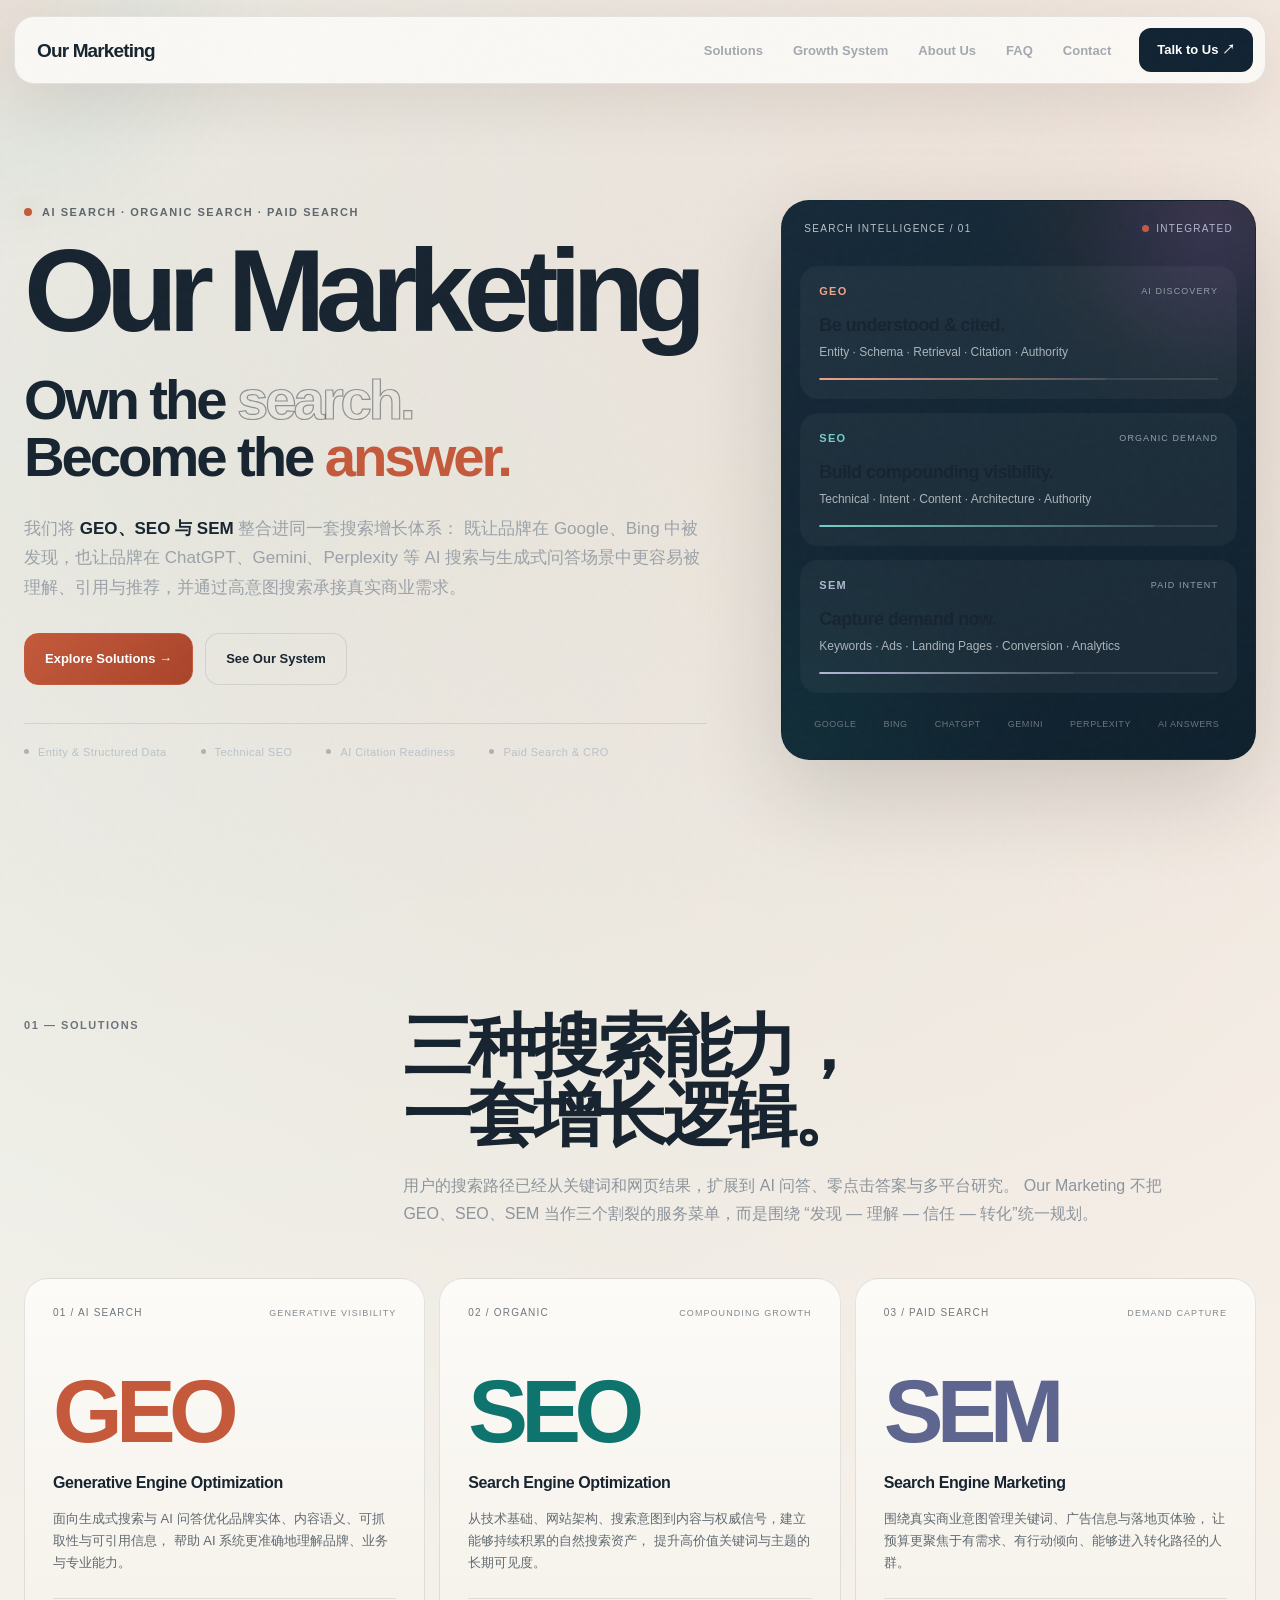
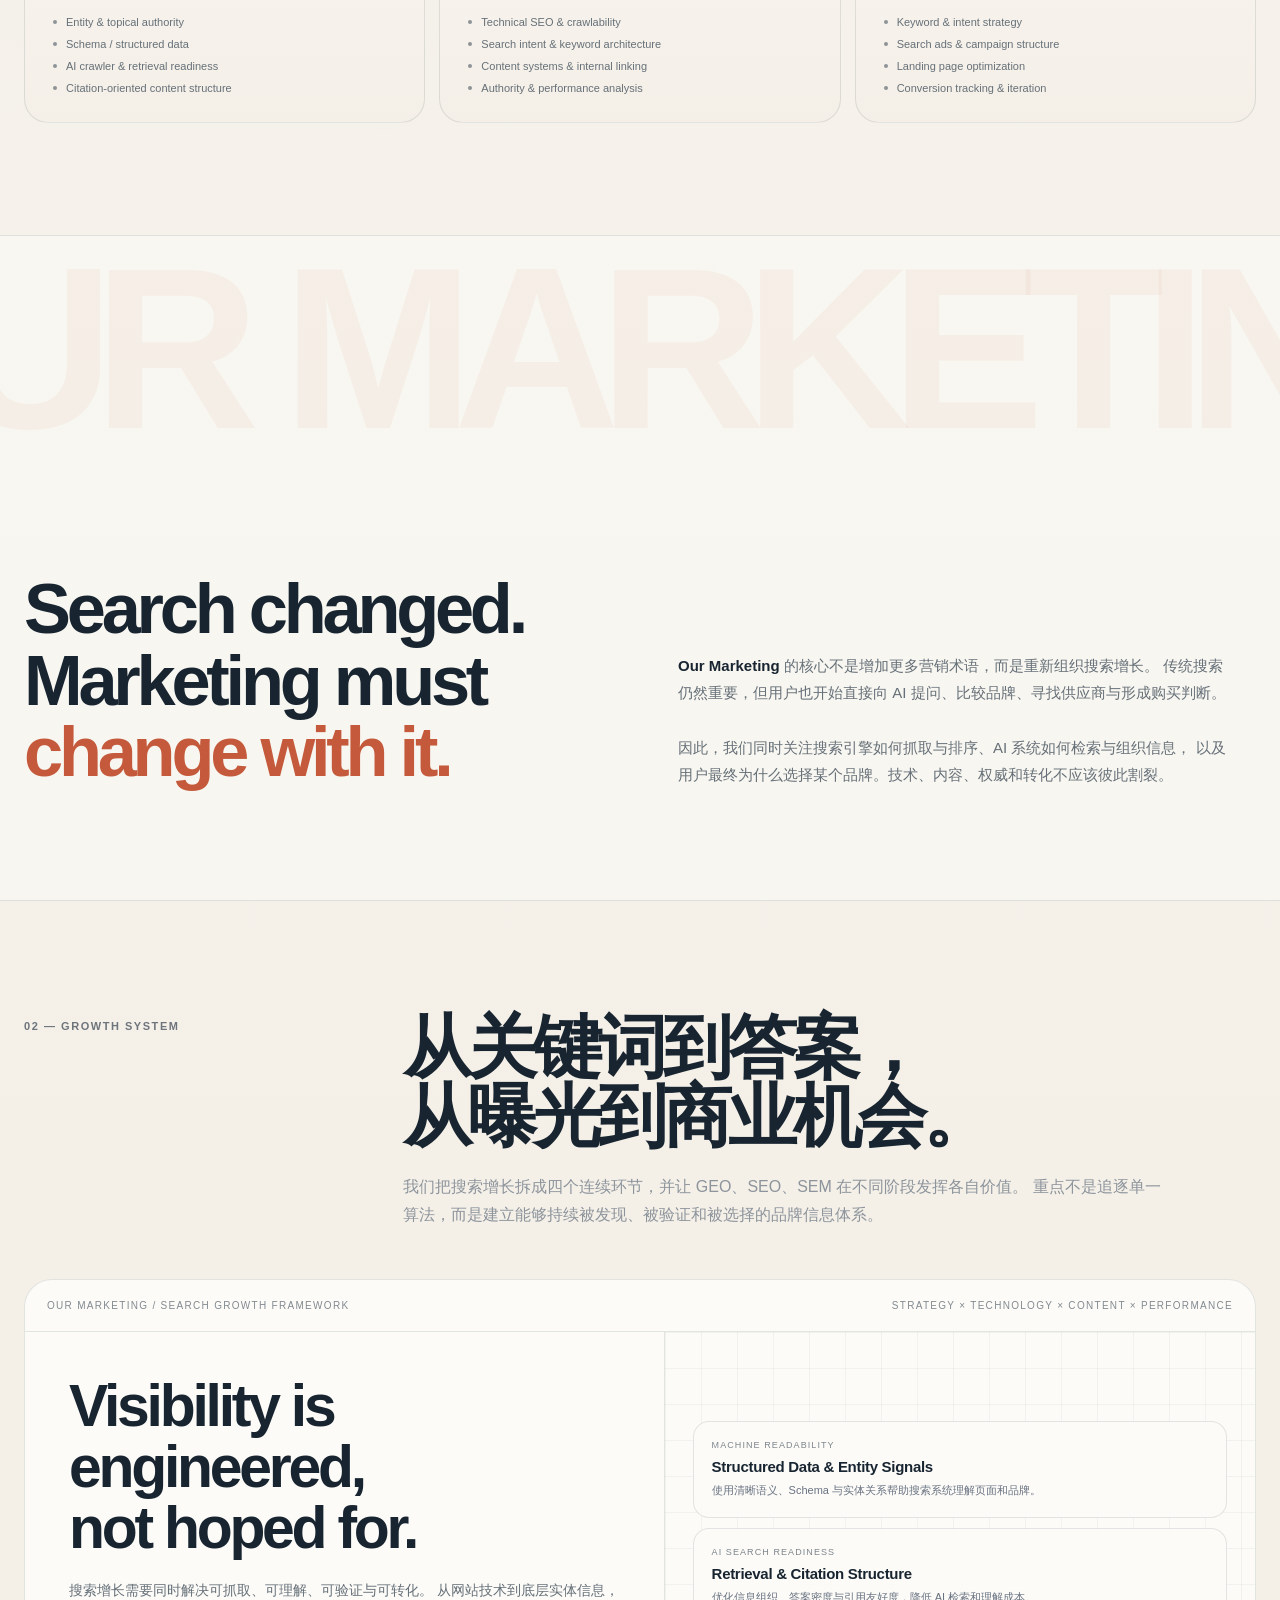
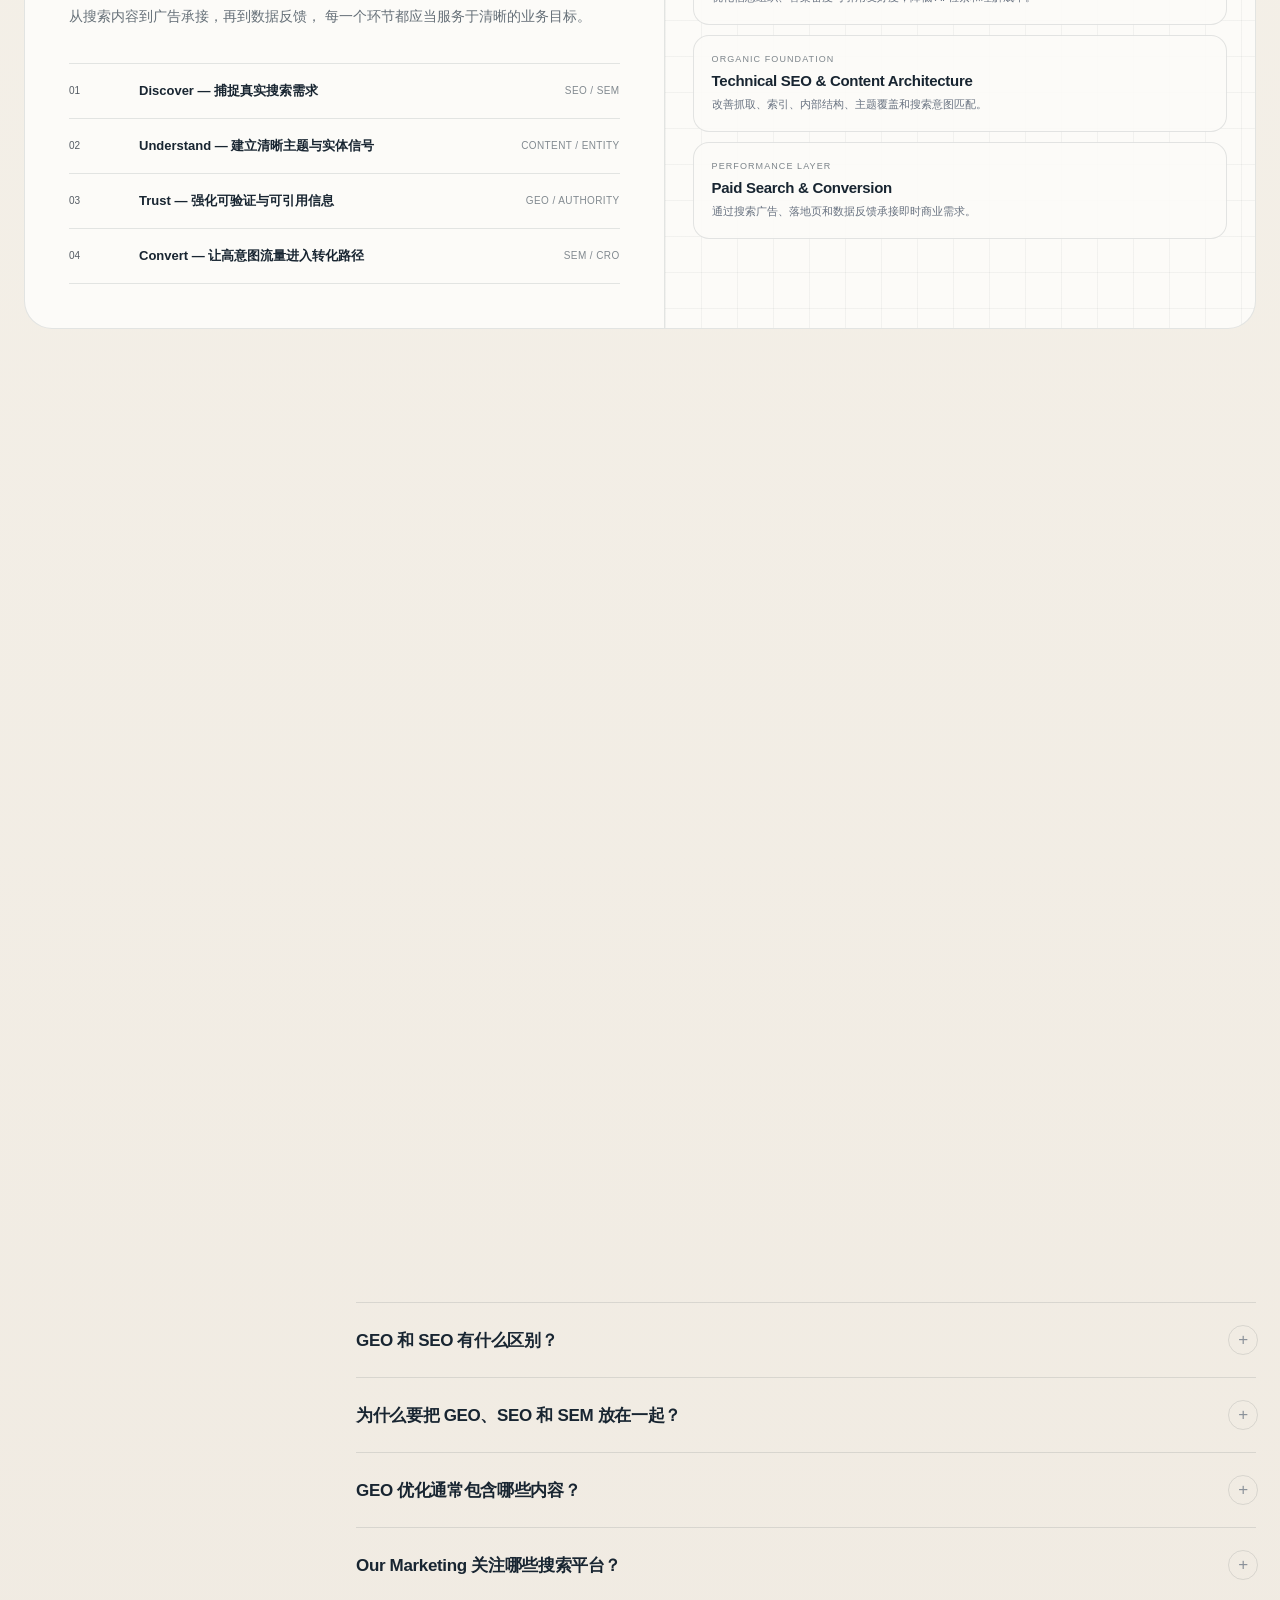
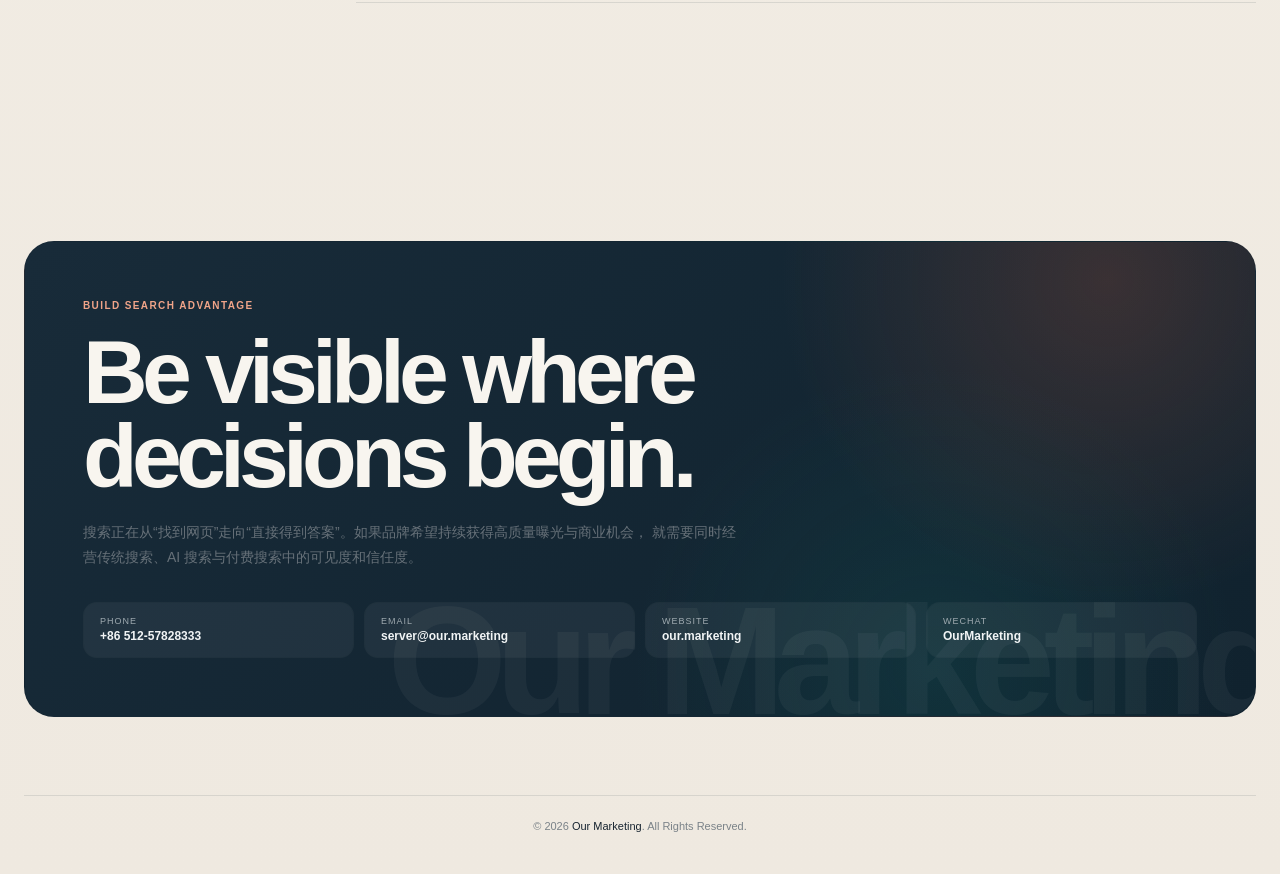
==== index.html @ e61b0ce6 "Create index.html" ====
<!DOCTYPE html>
<html lang="zh-CN">
<head>
  <meta charset="UTF-8">
  <meta name="viewport" content="width=device-width, initial-scale=1.0">
  <meta name="theme-color" content="#F4F0E8">
  <meta name="color-scheme" content="light">

  <title>Our Marketing</title>
  <meta name="description" content="Our Marketing 专注 GEO、SEO 与 SEM 一体化搜索增长，帮助品牌提升在 Google、Bing 及 ChatGPT、Gemini、Perplexity 等 AI 搜索与生成式问答场景中的可见度、可信度与转化机会。">
  <meta name="keywords" content="GEO, Generative Engine Optimization, 生成式引擎优化, AI搜索优化, SEO, 搜索引擎优化, SEM, 搜索引擎营销, Google Ads, AI Search, Our Marketing">
  <meta name="robots" content="index,follow,max-image-preview:large,max-snippet:-1,max-video-preview:-1">
  <meta name="author" content="Our Marketing">
  <meta name="format-detection" content="telephone=no">
  <link rel="canonical" href="https://our.marketing/">

  <meta property="og:type" content="website">
  <meta property="og:locale" content="zh_CN">
  <meta property="og:site_name" content="Our Marketing">
  <meta property="og:title" content="Our Marketing">
  <meta property="og:description" content="GEO × SEO × SEM 一体化搜索增长。让品牌被搜索、被理解、被引用、被选择。">
  <meta property="og:url" content="https://our.marketing/">

  <meta name="twitter:card" content="summary">
  <meta name="twitter:title" content="Our Marketing">
  <meta name="twitter:description" content="GEO × SEO × SEM 一体化搜索增长。">

  <script type="application/ld+json">
  {
    "@context": "https://schema.org",
    "@graph": [
      {
        "@type": "Organization",
        "@id": "https://our.marketing/#organization",
        "name": "Our Marketing",
        "url": "https://our.marketing/",
        "email": "server@our.marketing",
        "telephone": "+86-512-57828333",
        "description": "专注 GEO、SEO 与 SEM 的一体化搜索增长服务，覆盖传统搜索、付费搜索与 AI 搜索场景。",
        "knowsAbout": [
          "Generative Engine Optimization",
          "AI Search Optimization",
          "Search Engine Optimization",
          "Search Engine Marketing",
          "Technical SEO",
          "Structured Data",
          "Content Strategy",
          "Google Ads",
          "Conversion Optimization"
        ],
        "contactPoint": {
          "@type": "ContactPoint",
          "telephone": "+86-512-57828333",
          "email": "server@our.marketing",
          "contactType": "sales and customer service"
        }
      },
      {
        "@type": "WebSite",
        "@id": "https://our.marketing/#website",
        "url": "https://our.marketing/",
        "name": "Our Marketing",
        "inLanguage": "zh-CN",
        "publisher": {
          "@id": "https://our.marketing/#organization"
        }
      },
      {
        "@type": "ItemList",
        "@id": "https://our.marketing/#services",
        "name": "Our Marketing 搜索增长服务",
        "itemListElement": [
          {
            "@type": "ListItem",
            "position": 1,
            "item": {
              "@type": "Service",
              "name": "GEO 生成式引擎优化",
              "serviceType": "Generative Engine Optimization",
              "provider": {"@id": "https://our.marketing/#organization"},
              "description": "围绕品牌实体、内容语义、结构化数据、AI 抓取与可引用信息，提升品牌在生成式搜索与 AI 问答中的理解、引用和推荐机会。"
            }
          },
          {
            "@type": "ListItem",
            "position": 2,
            "item": {
              "@type": "Service",
              "name": "SEO 搜索引擎优化",
              "serviceType": "Search Engine Optimization",
              "provider": {"@id": "https://our.marketing/#organization"},
              "description": "围绕技术架构、搜索意图、内容体系、内部链接与权威信号，建立长期自然搜索可见度。"
            }
          },
          {
            "@type": "ListItem",
            "position": 3,
            "item": {
              "@type": "Service",
              "name": "SEM 搜索引擎营销",
              "serviceType": "Search Engine Marketing",
              "provider": {"@id": "https://our.marketing/#organization"},
              "description": "通过关键词策略、搜索广告、落地页和转化路径优化，承接高意图商业需求。"
            }
          }
        ]
      },
      {
        "@type": "FAQPage",
        "@id": "https://our.marketing/#faq",
        "mainEntity": [
          {
            "@type": "Question",
            "name": "GEO 和 SEO 有什么区别？",
            "acceptedAnswer": {
              "@type": "Answer",
              "text": "SEO 主要提升网站在传统搜索引擎中的自然搜索可见度；GEO 更关注品牌和内容在生成式搜索、AI 问答及大模型答案中的理解、引用和推荐机会。两者基础能力高度相关，但衡量方式与优化重点并不完全相同。"
            }
          },
          {
            "@type": "Question",
            "name": "为什么要把 GEO、SEO 和 SEM 放在一起？",
            "acceptedAnswer": {
              "@type": "Answer",
              "text": "SEO 建立长期自然搜索资产，SEM 捕捉即时高意图需求，GEO 扩展品牌在 AI 搜索和生成式答案中的可见度。三者协同可以覆盖用户从发现、研究、比较到转化的更多搜索触点。"
            }
          },
          {
            "@type": "Question",
            "name": "GEO 优化通常包含哪些内容？",
            "acceptedAnswer": {
              "@type": "Answer",
              "text": "通常包括品牌实体与主题语义梳理、内容结构优化、结构化数据、可抓取性、可引用信息组织、权威信号建设，以及对 AI 搜索可见度和引用情况的持续观察。"
            }
          },
          {
            "@type": "Question",
            "name": "Our Marketing 关注哪些搜索平台？",
            "acceptedAnswer": {
              "@type": "Answer",
              "text": "策略同时考虑 Google、Bing 等传统搜索入口，以及 ChatGPT、Gemini、Perplexity 等生成式搜索和 AI 问答场景，并根据业务目标确定优先级。"
            }
          }
        ]
      }
    ]
  }
  </script>

  <style>
    :root{
      --bg:#F4F0E8;
      --bg-2:#ECE6DC;
      --panel:#FCFBF8;
      --panel-2:#F2EDE5;
      --ink:#13202B;
      --text:#182531;
      --muted:#6B737B;
      --muted-2:#8D949A;
      --line:rgba(24,37,49,.11);
      --line-strong:rgba(24,37,49,.20);
      --accent:#C45A3B;
      --accent-soft:#E5A189;
      --teal:#0F746D;
      --indigo:#5E668F;
      --navy:#122433;
      --container:1240px;
      --radius:24px;
    }

    *{box-sizing:border-box}
    html{scroll-behavior:smooth}
    body{
      margin:0;
      color:var(--text);
      background:
        radial-gradient(circle at 84% 4%, rgba(196,90,59,.10), transparent 27%),
        radial-gradient(circle at 14% 8%, rgba(15,116,109,.07), transparent 25%),
        linear-gradient(180deg,#F8F5EF 0%,#F4F0E8 50%,#EFE9E0 100%);
      font-family:Inter,"SF Pro Display","PingFang SC","Microsoft YaHei",Arial,sans-serif;
      -webkit-font-smoothing:antialiased;
      text-rendering:optimizeLegibility;
      overflow-x:hidden;
    }

    a{color:inherit;text-decoration:none}
    button,input,textarea{font:inherit}
    ::selection{background:var(--accent);color:#FFFFFF}

    .noise{
      position:fixed;
      inset:0;
      z-index:1000;
      opacity:.018;
      pointer-events:none;
      background-image:url("data:image/svg+xml,%3Csvg viewBox='0 0 160 160' xmlns='http://www.w3.org/2000/svg'%3E%3Cfilter id='n'%3E%3CfeTurbulence type='fractalNoise' baseFrequency='.82' numOctaves='4' stitchTiles='stitch'/%3E%3C/filter%3E%3Crect width='100%25' height='100%25' filter='url(%23n)' opacity='.9'/%3E%3C/svg%3E");
    }

    .mouse-glow{
      width:520px;
      height:520px;
      position:fixed;
      left:0;
      top:0;
      z-index:0;
      border-radius:50%;
      transform:translate(-50%,-50%);
      pointer-events:none;
      background:radial-gradient(circle,rgba(196,90,59,.08),rgba(15,116,109,.035) 40%,transparent 72%);
    }

    .container{
      width:min(calc(100% - 48px),var(--container));
      margin:auto;
      position:relative;
      z-index:2;
    }

    .nav-shell{
      position:fixed;
      top:16px;
      left:0;
      width:100%;
      z-index:100;
      pointer-events:none;
    }

    .nav{
      width:min(calc(100% - 28px),1320px);
      height:68px;
      margin:auto;
      padding:0 12px 0 22px;
      display:flex;
      align-items:center;
      justify-content:space-between;
      gap:28px;
      border:1px solid rgba(18,24,38,.10);
      border-radius:20px;
      background:rgba(252,251,248,.88);
      backdrop-filter:blur(20px);
      -webkit-backdrop-filter:blur(20px);
      box-shadow:0 18px 60px rgba(45,36,28,.10);
      pointer-events:auto;
    }

    .brand{
      font-size:19px;
      line-height:1;
      font-weight:780;
      letter-spacing:-.045em;
      white-space:nowrap;
    }

    .nav-links{
      display:flex;
      align-items:center;
      gap:30px;
      margin-left:auto;
    }

    .nav-links a{
      color:#a4a9b0;
      font-size:13px;
      font-weight:560;
      transition:.2s ease;
    }

    .nav-links a:hover{color:var(--accent)}

    .nav-cta{
      height:44px;
      padding:0 18px;
      display:inline-flex;
      align-items:center;
      justify-content:center;
      border-radius:12px;
      background:var(--navy);
      color:#FFFFFF;
      font-size:13px;
      font-weight:760;
      transition:.25s ease;
      white-space:nowrap;
    }

    .nav-cta:hover{background:var(--accent);transform:translateY(-1px)}

    .hero{
      min-height:100svh;
      padding:140px 0 80px;
      display:flex;
      align-items:center;
      position:relative;
      isolation:isolate;
    }

    .hero-grid{
      display:grid;
      grid-template-columns:minmax(0,1.18fr) minmax(360px,.82fr);
      gap:74px;
      align-items:center;
    }

    .hero-eyebrow{
      display:inline-flex;
      align-items:center;
      gap:10px;
      color:#5F676D;
      font-size:11px;
      font-weight:700;
      letter-spacing:.14em;
      text-transform:uppercase;
    }

    .hero-eyebrow::before{
      content:"";
      width:8px;
      height:8px;
      border-radius:50%;
      background:var(--accent);
      box-shadow:0 0 18px rgba(196,90,59,.25);
    }

    h1{
      margin:22px 0 0;
      font-size:clamp(72px,9.2vw,142px);
      line-height:.82;
      font-weight:820;
      letter-spacing:-.082em;
    }

    .hero-statement{
      margin:32px 0 0;
      max-width:760px;
      font-size:clamp(30px,4.4vw,66px);
      line-height:1.02;
      letter-spacing:-.055em;
      font-weight:710;
    }

    .hero-statement .outline{
      color:transparent;
      -webkit-text-stroke:1.2px rgba(19,32,43,.42);
    }

    .hero-statement .accent{color:var(--accent)}

    .hero-copy{
      max-width:700px;
      margin:28px 0 0;
      color:#9ca2a9;
      font-size:17px;
      line-height:1.75;
    }

    .hero-copy strong{color:var(--text);font-weight:650}

    .hero-actions{
      margin-top:30px;
      display:flex;
      gap:12px;
      flex-wrap:wrap;
    }

    .btn{
      min-height:52px;
      padding:0 20px;
      display:inline-flex;
      align-items:center;
      justify-content:center;
      gap:10px;
      border:1px solid var(--line);
      border-radius:14px;
      font-size:13px;
      font-weight:760;
      transition:.25s ease;
    }

    .btn-primary{background:linear-gradient(135deg,#C45A3B,#A9442B);border-color:#C45A3B;color:#FFFFFF}
    .btn-primary:hover{transform:translateY(-2px);box-shadow:0 18px 45px rgba(196,90,59,.18)}
    .btn-secondary{background:rgba(255,255,255,.025)}
    .btn-secondary:hover{background:rgba(255,255,255,.10);border-color:var(--line-strong)}

    .hero-proof{
      margin-top:38px;
      padding-top:22px;
      border-top:1px solid var(--line);
      display:flex;
      gap:22px 34px;
      flex-wrap:wrap;
    }

    .proof-item{
      display:flex;
      align-items:center;
      gap:9px;
      color:#B9C2C8;
      font-size:11px;
      letter-spacing:.04em;
    }

    .proof-item::before{
      content:"";
      width:5px;
      height:5px;
      border-radius:50%;
      background:#7E8795;
      opacity:.55;
    }

    .intelligence{
      position:relative;
      border:1px solid var(--line-strong);
      border-radius:28px;
      padding:18px;
      background:
        radial-gradient(circle at 92% 0%, rgba(196,90,59,.16), transparent 32%),
        radial-gradient(circle at 0% 100%, rgba(15,116,109,.14), transparent 34%),
        linear-gradient(160deg,#172A39 0%,#10212E 100%);
      box-shadow:0 34px 90px rgba(34,29,24,.16);
      overflow:hidden;
    }

    .intelligence::before{
      content:"";
      position:absolute;
      width:290px;
      height:290px;
      right:-100px;
      top:-110px;
      border-radius:50%;
      background:radial-gradient(circle,rgba(124,92,252,.12),transparent 68%);
      pointer-events:none;
    }

    .intelligence-head{
      padding:4px 4px 17px;
      border-bottom:1px solid var(--line);
      display:flex;
      align-items:center;
      justify-content:space-between;
      gap:20px;
      color:#B9C2C8;
      font-size:10px;
      letter-spacing:.13em;
      text-transform:uppercase;
    }

    .live{
      display:flex;
      align-items:center;
      gap:7px;
    }

    .live::before{
      content:"";
      width:7px;
      height:7px;
      border-radius:50%;
      background:var(--accent);
      box-shadow:0 0 16px rgba(49,87,246,.24);
    }

    .signal{
      margin-top:14px;
      padding:18px;
      border:1px solid var(--line);
      border-radius:18px;
      background:rgba(255,255,255,.045);
      position:relative;
      overflow:hidden;
    }

    .signal-top{
      display:flex;
      align-items:center;
      justify-content:space-between;
      gap:20px;
    }

    .signal-code{
      font-size:11px;
      font-weight:820;
      letter-spacing:.12em;
    }

    .signal:nth-of-type(2) .signal-code{color:#F0A489}
    .signal:nth-of-type(3) .signal-code{color:#75CFC8}
    .signal:nth-of-type(4) .signal-code{color:#B3B8D5}

    .signal-mode{
      color:#93A0A8;
      font-size:9px;
      letter-spacing:.12em;
      text-transform:uppercase;
    }

    .signal h2{
      margin:18px 0 7px;
      font-size:18px;
      letter-spacing:-.03em;
    }

    .signal p{
      margin:0;
      color:#AAB4BA;
      font-size:12px;
      line-height:1.6;
    }

    .signal-line{
      height:2px;
      margin-top:16px;
      background:rgba(255,255,255,.10);
      overflow:hidden;
      border-radius:999px;
    }

    .signal-line span{
      display:block;
      height:100%;
      width:72%;
      border-radius:inherit;
      background:linear-gradient(90deg,#F0A489,rgba(240,164,137,.10));
      animation:scan 3.8s ease-in-out infinite alternate;
      transform-origin:left;
    }

    .signal:nth-of-type(3) .signal-line span{
      width:84%;
      background:linear-gradient(90deg,#75CFC8,rgba(117,207,200,.10));
      animation-delay:.4s;
    }

    .signal:nth-of-type(4) .signal-line span{
      width:64%;
      background:linear-gradient(90deg,#B3B8D5,rgba(179,184,213,.10));
      animation-delay:.8s;
    }

    @keyframes scan{
      from{transform:scaleX(.62);opacity:.55}
      to{transform:scaleX(1);opacity:1}
    }

    .surface-cloud{
      padding:18px 4px 4px;
      display:flex;
      flex-wrap:wrap;
      gap:7px;
    }

    .surface-cloud span{
      padding:7px 9px;
      border:1px solid var(--line);
      border-radius:999px;
      color:#6e747c;
      font-size:9px;
      letter-spacing:.06em;
      text-transform:uppercase;
    }

    section{padding:112px 0}

    .section-head{
      display:grid;
      grid-template-columns:.55fr 1.45fr;
      gap:56px;
      margin-bottom:50px;
      align-items:start;
    }

    .section-kicker{
      padding-top:7px;
      color:#6e747c;
      font-size:11px;
      font-weight:720;
      letter-spacing:.14em;
      text-transform:uppercase;
    }

    .section-title{
      margin:0;
      max-width:910px;
      font-size:clamp(40px,5.4vw,76px);
      line-height:1;
      letter-spacing:-.058em;
      font-weight:750;
    }

    .section-sub{
      max-width:760px;
      margin:22px 0 0;
      color:#8d949c;
      font-size:16px;
      line-height:1.75;
    }

    .services-grid{
      display:grid;
      grid-template-columns:repeat(3,1fr);
      gap:14px;
      align-items:start;
    }

    .service-card{
      padding:28px;
      border:1px solid var(--line);
      border-radius:var(--radius);
      background:linear-gradient(180deg,#FCFBF8,#F4EFE7);
      position:relative;
      overflow:hidden;
      transition:.3s ease;
    }

    .service-card:hover{
      transform:translateY(-5px);
      border-color:rgba(196,90,59,.26);
      background:linear-gradient(180deg,#FCFBF8,#F1EAE0);
      box-shadow:0 18px 50px rgba(61,45,34,.08);
    }

    .service-top{
      display:flex;
      align-items:center;
      justify-content:space-between;
      gap:20px;
    }

    .service-index{
      color:#6F777D;
      font-size:10px;
      letter-spacing:.12em;
    }

    .service-status{
      color:#828A90;
      font-size:9px;
      letter-spacing:.12em;
      text-transform:uppercase;
    }

    .service-code{
      margin-top:58px;
      font-size:clamp(68px,7vw,104px);
      line-height:.8;
      letter-spacing:-.075em;
      font-weight:820;
    }

    .geo .service-code{color:var(--accent)}
    .seo .service-code{color:var(--teal)}
    .sem .service-code{color:var(--indigo)}

    .service-name{
      margin-top:26px;
      font-size:16px;
      font-weight:700;
      letter-spacing:-.025em;
    }

    .service-desc{
      margin-top:10px;
      color:#616A71;
      font-size:13px;
      line-height:1.7;
    }

    .cap-list{
      margin-top:24px;
      padding-top:17px;
      border-top:1px solid var(--line);
      display:grid;
      gap:10px;
    }

    .cap-list span{
      display:flex;
      align-items:center;
      gap:9px;
      color:#667078;
      font-size:11px;
    }

    .cap-list span::before{
      content:"";
      width:4px;
      height:4px;
      border-radius:50%;
      background:currentColor;
      opacity:.72;
    }

    .positioning{
      background:rgba(252,251,248,.52);
      border-top:1px solid var(--line);
      border-bottom:1px solid var(--line);
      overflow:hidden;
      position:relative;
    }

    .positioning-bg{
      position:absolute;
      top:20px;
      left:50%;
      transform:translateX(-50%);
      width:max-content;
      font-size:clamp(120px,18vw,270px);
      line-height:.8;
      font-weight:830;
      letter-spacing:-.09em;
      color:rgba(196,90,59,.055);
      white-space:nowrap;
      pointer-events:none;
      user-select:none;
    }

    .positioning-grid{
      min-height:440px;
      display:grid;
      grid-template-columns:1fr 1fr;
      gap:76px;
      align-items:end;
      padding-top:150px;
      position:relative;
      z-index:2;
    }

    .positioning-title{
      margin:0;
      font-size:clamp(42px,5.5vw,78px);
      line-height:1.02;
      letter-spacing:-.06em;
      font-weight:750;
    }

    .positioning-title .accent{color:var(--accent)}

    .positioning-copy{
      max-width:560px;
      color:#667078;
      font-size:15px;
      line-height:1.82;
    }

    .positioning-copy strong{color:var(--text);font-weight:650}

    .system-board{
      overflow:hidden;
      border:1px solid var(--line);
      border-radius:28px;
      background:var(--panel);
    }

    .system-head{
      padding:20px 22px;
      border-bottom:1px solid var(--line);
      display:flex;
      align-items:center;
      justify-content:space-between;
      gap:20px;
      color:#828A90;
      font-size:10px;
      letter-spacing:.13em;
      text-transform:uppercase;
    }

    .system-grid{
      display:grid;
      grid-template-columns:1.04fr .96fr;
    }

    .system-main{
      padding:44px;
      border-right:1px solid var(--line);
    }

    .system-main h3{
      margin:0;
      max-width:620px;
      font-size:clamp(38px,4.6vw,62px);
      line-height:1.03;
      letter-spacing:-.055em;
      font-weight:730;
    }

    .system-main > p{
      max-width:600px;
      margin:20px 0 0;
      color:#667078;
      font-size:14px;
      line-height:1.8;
    }

    .steps{
      margin-top:34px;
      border-top:1px solid var(--line);
    }

    .step{
      padding:18px 0;
      display:grid;
      grid-template-columns:54px 1fr auto;
      gap:16px;
      align-items:center;
      border-bottom:1px solid var(--line);
    }

    .step-num{color:#555c64;font-size:10px}
    .step strong{font-size:13px;font-weight:660}
    .step span:last-child{color:#828A90;font-size:10px;letter-spacing:.04em}

    .matrix{
      padding:28px;
      display:grid;
      gap:10px;
      align-content:center;
      background:
        linear-gradient(rgba(19,32,43,.045) 1px,transparent 1px),
        linear-gradient(90deg,rgba(19,32,43,.045) 1px,transparent 1px);
      background-size:36px 36px;
    }

    .matrix-card{
      padding:18px;
      border:1px solid var(--line);
      border-radius:16px;
      background:rgba(252,251,248,.90);
    }

    .matrix-card small{
      display:block;
      color:#7D858B;
      font-size:9px;
      letter-spacing:.12em;
      text-transform:uppercase;
    }

    .matrix-card strong{
      display:block;
      margin-top:8px;
      font-size:15px;
      letter-spacing:-.02em;
    }

    .matrix-card p{
      margin:7px 0 0;
      color:#687280;
      font-size:11px;
      line-height:1.55;
    }

    .outcomes{
      display:grid;
      grid-template-columns:repeat(4,1fr);
      border-top:1px solid var(--line);
      border-left:1px solid var(--line);
      align-items:start;
    }

    .outcome{
      padding:26px;
      border-right:1px solid var(--line);
      border-bottom:1px solid var(--line);
      background:rgba(252,251,248,.50);
    }

    .outcome small{
      display:block;
      color:#7D858B;
      font-size:9px;
      letter-spacing:.12em;
      text-transform:uppercase;
    }

    .outcome h4{
      margin:28px 0 0;
      font-size:24px;
      line-height:1.15;
      letter-spacing:-.035em;
    }

    .outcome p{
      margin:9px 0 0;
      color:#7c838b;
      font-size:12px;
      line-height:1.65;
    }

    .faq-list{
      max-width:900px;
      margin-left:auto;
    }

    .faq-item{
      border-top:1px solid var(--line);
    }

    .faq-item:last-child{border-bottom:1px solid var(--line)}

    .faq-item summary{
      padding:22px 0;
      display:grid;
      grid-template-columns:1fr 28px;
      gap:20px;
      align-items:center;
      cursor:pointer;
      list-style:none;
      font-size:17px;
      font-weight:630;
      letter-spacing:-.02em;
    }

    .faq-item summary::-webkit-details-marker{display:none}

    .faq-item summary::after{
      content:"+";
      width:28px;
      height:28px;
      display:grid;
      place-items:center;
      border:1px solid var(--line);
      border-radius:50%;
      color:#8b929a;
      font-size:17px;
      font-weight:400;
      transition:.2s ease;
    }

    .faq-item[open] summary::after{transform:rotate(45deg);color:var(--accent)}

    .faq-item p{
      max-width:760px;
      margin:-4px 0 22px;
      color:#667078;
      font-size:14px;
      line-height:1.8;
    }

    .cta{padding:126px 0 50px}

    .cta-panel{
      padding:58px;
      overflow:hidden;
      position:relative;
      border:1px solid var(--line-strong);
      border-radius:30px;
      background:
        radial-gradient(circle at 88% 8%,rgba(196,90,59,.22),transparent 28%),
        radial-gradient(circle at 74% 90%,rgba(15,116,109,.18),transparent 30%),
        linear-gradient(135deg,#182B39 0%,#10222E 100%);
    }

    .cta-panel::after{
      content:"Our Marketing";
      position:absolute;
      right:-24px;
      bottom:-34px;
      z-index:0;
      color:rgba(255,255,255,.045);
      font-size:clamp(78px,12vw,172px);
      font-weight:820;
      letter-spacing:-.075em;
      white-space:nowrap;
    }

    .cta-label{
      position:relative;
      z-index:2;
      color:#F0A489;
      font-size:10px;
      font-weight:740;
      letter-spacing:.14em;
      text-transform:uppercase;
    }

    .cta h2{
      max-width:940px;
      color:#F8F5EF;
      margin:20px 0 0;
      position:relative;
      z-index:2;
      font-size:clamp(48px,7vw,92px);
      line-height:.93;
      letter-spacing:-.065em;
      font-weight:770;
    }

    .cta-copy{
      max-width:660px;
      color:#C5CDD2;
      margin:22px 0 0;
      position:relative;
      z-index:2;
      color:#667078;
      font-size:14px;
      line-height:1.8;
    }

    .contact-grid{
      margin-top:32px;
      display:grid;
      grid-template-columns:repeat(4,minmax(0,1fr));
      gap:10px;
      align-items:start;
      position:relative;
      z-index:2;
    }

    .contact-item{
      padding:14px 16px;
      border:1px solid var(--line);
      border-radius:14px;
      background:rgba(255,255,255,.055);
      box-shadow:none;
      transition:.2s ease;
    }

    a.contact-item:hover{
      border-color:var(--line-strong);
      background:rgba(255,255,255,.09);
    }

    .contact-item small{
      display:block;
      margin:0 0 2px;
      color:#9FAAB0;
      font-size:9px;
      line-height:1.05;
      letter-spacing:.11em;
      text-transform:uppercase;
    }

    .contact-item strong{
      display:block;
      margin:0;
      color:#F1F4F5;
      font-size:12px;
      line-height:1.2;
      font-weight:620;
      overflow-wrap:anywhere;
    }

    footer{padding:28px 0 42px}

    .footer-row{
      padding-top:24px;
      border-top:1px solid var(--line);
      color:#7A8288;
      font-size:11px;
      text-align:center;
    }

    .footer-row a{
      color:var(--text);
      transition:.2s ease;
    }

    .footer-row a:hover{color:var(--accent)}

    .reveal{
      opacity:0;
      transform:translateY(18px);
      transition:opacity .7s ease,transform .7s ease;
    }

    .reveal.show{opacity:1;transform:none}

    @media (max-width:1180px){
      .hero-grid{grid-template-columns:minmax(0,1.08fr) minmax(340px,.92fr);gap:48px}
      .nav-links{gap:22px}
      .service-card{padding:24px}
      .system-main{padding:38px}
    }

    @media (max-width:900px){
      .nav{padding:0 10px 0 18px}
      .brand{font-size:18px}
      .hero-grid,.section-head,.positioning-grid,.system-grid{grid-template-columns:1fr}
      .hero-grid{gap:42px}
      .hero{padding-top:124px}
      .intelligence{max-width:none}
      .section-head{gap:24px}
      .positioning-grid{gap:28px;padding-top:120px}
      .system-main{border-right:0;border-bottom:1px solid var(--line)}
      .services-grid{grid-template-columns:1fr}
      .outcomes{grid-template-columns:1fr 1fr}
      .contact-grid{grid-template-columns:1fr 1fr}
    }

    @media (max-width:680px){
      .container{width:min(calc(100% - 24px),var(--container))}
      .nav-shell{top:10px}
      .nav{
        width:calc(100% - 14px);
        height:58px;
        padding:0 10px 0 14px;
        border-radius:16px;
      }
      .brand{font-size:17px}
      .nav-links{display:none}
      .nav-cta{
        height:38px;
        padding:0 13px;
        border-radius:10px;
        font-size:12px;
      }

      .hero{
        min-height:auto;
        padding:102px 0 60px;
      }
      .hero-grid{gap:32px}
      .hero-eyebrow{
        gap:8px;
        font-size:9px;
        letter-spacing:.12em;
      }
      h1{
        font-size:clamp(52px,17vw,76px);
        line-height:.86;
      }
      .hero-statement{
        margin-top:24px;
        font-size:clamp(30px,10.5vw,48px);
        line-height:1.03;
      }
      .hero-copy{
        margin-top:22px;
        font-size:14px;
        line-height:1.72;
      }
      .hero-actions{
        margin-top:24px;
        gap:9px;
      }
      .btn{
        min-height:48px;
        padding:0 16px;
        border-radius:12px;
        font-size:12px;
      }
      .hero-proof{
        margin-top:28px;
        padding-top:18px;
        gap:12px 18px;
      }
      .proof-item{font-size:10px}

      .intelligence{
        padding:14px;
        border-radius:22px;
      }
      .intelligence-head{
        padding:2px 2px 14px;
        font-size:9px;
      }
      .signal{
        margin-top:10px;
        padding:15px;
        border-radius:14px;
      }
      .signal h2{
        margin-top:14px;
        font-size:16px;
      }
      .signal p{font-size:11px}
      .surface-cloud{padding-top:14px;gap:6px}
      .surface-cloud span{font-size:8px;padding:6px 8px}

      section{padding:72px 0}
      .section-head{margin-bottom:30px}
      .section-kicker{font-size:10px}
      .section-title{
        font-size:clamp(34px,11vw,52px);
        line-height:1.03;
      }
      .section-sub{
        margin-top:17px;
        font-size:14px;
        line-height:1.72;
      }

      .service-card{
        padding:20px;
        border-radius:18px;
      }
      .service-top{gap:10px}
      .service-index,.service-status{font-size:8px}
      .service-code{
        margin-top:30px;
        font-size:clamp(64px,22vw,92px);
      }
      .service-name{
        margin-top:22px;
        font-size:15px;
      }
      .service-desc{
        font-size:12px;
        line-height:1.68;
      }
      .cap-list{
        margin-top:20px;
        padding-top:15px;
        gap:8px;
      }
      .cap-list span{font-size:10px}

      .positioning-bg{font-size:34vw;top:32px}
      .positioning-grid{
        min-height:auto;
        padding-top:90px;
      }
      .positioning-title{
        font-size:clamp(36px,12vw,54px);
      }
      .positioning-copy{
        font-size:14px;
        line-height:1.76;
      }

      .system-board{border-radius:20px}
      .system-head{
        padding:15px 16px;
        gap:12px;
        flex-direction:column;
        align-items:flex-start;
        font-size:8px;
      }
      .system-main{padding:24px 20px}
      .system-main h3{
        font-size:clamp(32px,10vw,46px);
      }
      .system-main > p{
        font-size:13px;
        line-height:1.72;
      }
      .steps{margin-top:26px}
      .step{
        padding:15px 0;
        grid-template-columns:34px 1fr;
        gap:8px 12px;
      }
      .step span:last-child{
        grid-column:2;
        font-size:9px;
      }
      .matrix{
        padding:16px;
        gap:8px;
        background-size:28px 28px;
      }
      .matrix-card{
        padding:15px;
        border-radius:13px;
      }
      .matrix-card strong{font-size:14px}
      .matrix-card p{font-size:10px}

      .outcomes{grid-template-columns:1fr}
      .outcome{padding:22px}
      .outcome h4{
        margin-top:20px;
        font-size:22px;
      }

      .faq-list{margin-left:0}
      .faq-item summary{
        padding:18px 0;
        grid-template-columns:1fr 26px;
        gap:14px;
        font-size:14px;
        line-height:1.5;
      }
      .faq-item summary::after{
        width:26px;
        height:26px;
      }
      .faq-item p{
        margin:-2px 0 18px;
        font-size:13px;
        line-height:1.72;
      }

      .cta{
        padding:72px 0 34px;
      }
      .cta-panel{
        padding:30px 18px;
        border-radius:20px;
      }
      .cta h2{
        margin-top:16px;
        font-size:clamp(40px,13vw,62px);
      }
      .cta-copy{
        margin-top:18px;
        font-size:13px;
        line-height:1.72;
      }
      .contact-grid{
        margin-top:24px;
        grid-template-columns:1fr;
        gap:8px;
      }
      .contact-item{
        padding:12px 14px;
        border-radius:12px;
      }
      .contact-item small{font-size:8px}
      .contact-item strong{
        font-size:12px;
        line-height:1.18;
      }

      footer{padding:22px 0 30px}
      .footer-row{
        padding-top:20px;
        font-size:10px;
        line-height:1.6;
        text-align:center;
      }

      .mouse-glow{display:none}
    }

    @media (max-width:420px){
      .nav-cta{padding:0 11px;font-size:11px}
      h1{font-size:clamp(48px,18vw,68px)}
      .hero-statement{font-size:clamp(28px,11vw,42px)}
      .hero-actions{display:grid;grid-template-columns:1fr}
      .btn{width:100%}
      .service-code{font-size:clamp(58px,24vw,82px)}
      .section-title{font-size:clamp(32px,12vw,46px)}
      .positioning-title{font-size:clamp(34px,13vw,48px)}
      .system-main h3{font-size:clamp(30px,11vw,42px)}
      .cta h2{font-size:clamp(36px,14vw,52px)}
    }


    @media (prefers-reduced-motion:reduce){
      *{animation:none!important;transition:none!important;scroll-behavior:auto!important}
    }
  </style>
</head>

<body>
  <div class="noise" aria-hidden="true"></div>
  <div class="mouse-glow" id="mouseGlow" aria-hidden="true"></div>

  <header class="nav-shell">
    <nav class="nav" aria-label="主导航">
      <a class="brand" href="#top" aria-label="Our Marketing 首页">Our Marketing</a>

      <div class="nav-links">
        <a href="#services">Solutions</a>
        <a href="#system">Growth System</a>
        <a href="#about">About Us</a>
        <a href="#insights">FAQ</a>
        <a href="#contact">Contact</a>
      </div>

      <a class="nav-cta" href="#contact">Talk to Us ↗</a>
    </nav>
  </header>

  <main id="top">
    <section class="hero" aria-labelledby="hero-title">
      <div class="container hero-grid">
        <div>
          <div class="hero-eyebrow">AI Search · Organic Search · Paid Search</div>

          <h1 id="hero-title">Our Marketing</h1>

          <div class="hero-statement">
            Own the <span class="outline">search.</span><br>
            Become the <span class="accent">answer.</span>
          </div>

          <p class="hero-copy">
            我们将 <strong>GEO、SEO 与 SEM</strong> 整合进同一套搜索增长体系：
            既让品牌在 Google、Bing 中被发现，也让品牌在 ChatGPT、Gemini、Perplexity
            等 AI 搜索与生成式问答场景中更容易被理解、引用与推荐，并通过高意图搜索承接真实商业需求。
          </p>

          <div class="hero-actions">
            <a class="btn btn-primary" href="#services">Explore Solutions →</a>
            <a class="btn btn-secondary" href="#system">See Our System</a>
          </div>

          <div class="hero-proof" aria-label="核心能力">
            <span class="proof-item">Entity & Structured Data</span>
            <span class="proof-item">Technical SEO</span>
            <span class="proof-item">AI Citation Readiness</span>
            <span class="proof-item">Paid Search & CRO</span>
          </div>
        </div>

        <aside class="intelligence reveal" aria-label="搜索增长能力矩阵">
          <div class="intelligence-head">
            <span>Search Intelligence / 01</span>
            <span class="live">Integrated</span>
          </div>

          <div class="signal">
            <div class="signal-top">
              <span class="signal-code">GEO</span>
              <span class="signal-mode">AI Discovery</span>
            </div>
            <h2>Be understood & cited.</h2>
            <p>Entity · Schema · Retrieval · Citation · Authority</p>
            <div class="signal-line"><span></span></div>
          </div>

          <div class="signal">
            <div class="signal-top">
              <span class="signal-code">SEO</span>
              <span class="signal-mode">Organic Demand</span>
            </div>
            <h2>Build compounding visibility.</h2>
            <p>Technical · Intent · Content · Architecture · Authority</p>
            <div class="signal-line"><span></span></div>
          </div>

          <div class="signal">
            <div class="signal-top">
              <span class="signal-code">SEM</span>
              <span class="signal-mode">Paid Intent</span>
            </div>
            <h2>Capture demand now.</h2>
            <p>Keywords · Ads · Landing Pages · Conversion · Analytics</p>
            <div class="signal-line"><span></span></div>
          </div>

          <div class="surface-cloud" aria-label="关注的搜索入口">
            <span>Google</span>
            <span>Bing</span>
            <span>ChatGPT</span>
            <span>Gemini</span>
            <span>Perplexity</span>
            <span>AI Answers</span>
          </div>
        </aside>
      </div>
    </section>

    <section id="services" aria-labelledby="services-title">
      <div class="container">
        <div class="section-head reveal">
          <div class="section-kicker">01 — Solutions</div>
          <div>
            <h2 class="section-title" id="services-title">三种搜索能力，<br>一套增长逻辑。</h2>
            <p class="section-sub">
              用户的搜索路径已经从关键词和网页结果，扩展到 AI 问答、零点击答案与多平台研究。
              Our Marketing 不把 GEO、SEO、SEM 当作三个割裂的服务菜单，而是围绕
              “发现 — 理解 — 信任 — 转化”统一规划。
            </p>
          </div>
        </div>

        <div class="services-grid">
          <article class="service-card geo reveal">
            <div class="service-top">
              <span class="service-index">01 / AI SEARCH</span>
              <span class="service-status">Generative Visibility</span>
            </div>
            <div class="service-code">GEO</div>
            <h3 class="service-name">Generative Engine Optimization</h3>
            <p class="service-desc">
              面向生成式搜索与 AI 问答优化品牌实体、内容语义、可抓取性与可引用信息，
              帮助 AI 系统更准确地理解品牌、业务与专业能力。
            </p>
            <div class="cap-list">
              <span>Entity & topical authority</span>
              <span>Schema / structured data</span>
              <span>AI crawler & retrieval readiness</span>
              <span>Citation-oriented content structure</span>
            </div>
          </article>

          <article class="service-card seo reveal">
            <div class="service-top">
              <span class="service-index">02 / ORGANIC</span>
              <span class="service-status">Compounding Growth</span>
            </div>
            <div class="service-code">SEO</div>
            <h3 class="service-name">Search Engine Optimization</h3>
            <p class="service-desc">
              从技术基础、网站架构、搜索意图到内容与权威信号，建立能够持续积累的自然搜索资产，
              提升高价值关键词与主题的长期可见度。
            </p>
            <div class="cap-list">
              <span>Technical SEO & crawlability</span>
              <span>Search intent & keyword architecture</span>
              <span>Content systems & internal linking</span>
              <span>Authority & performance analysis</span>
            </div>
          </article>

          <article class="service-card sem reveal">
            <div class="service-top">
              <span class="service-index">03 / PAID SEARCH</span>
              <span class="service-status">Demand Capture</span>
            </div>
            <div class="service-code">SEM</div>
            <h3 class="service-name">Search Engine Marketing</h3>
            <p class="service-desc">
              围绕真实商业意图管理关键词、广告信息与落地页体验，
              让预算更聚焦于有需求、有行动倾向、能够进入转化路径的人群。
            </p>
            <div class="cap-list">
              <span>Keyword & intent strategy</span>
              <span>Search ads & campaign structure</span>
              <span>Landing page optimization</span>
              <span>Conversion tracking & iteration</span>
            </div>
          </article>
        </div>
      </div>
    </section>

    <section class="positioning" id="about" aria-labelledby="about-title">
      <div class="positioning-bg" aria-hidden="true">OUR MARKETING</div>
      <div class="container positioning-grid">
        <h2 class="positioning-title reveal" id="about-title">
          Search changed.<br>
          Marketing must<br>
          <span class="accent">change with it.</span>
        </h2>

        <div class="positioning-copy reveal">
          <strong>Our Marketing</strong> 的核心不是增加更多营销术语，而是重新组织搜索增长。
          传统搜索仍然重要，但用户也开始直接向 AI 提问、比较品牌、寻找供应商与形成购买判断。
          <br><br>
          因此，我们同时关注搜索引擎如何抓取与排序、AI 系统如何检索与组织信息，
          以及用户最终为什么选择某个品牌。技术、内容、权威和转化不应该彼此割裂。
        </div>
      </div>
    </section>

    <section id="system" aria-labelledby="system-title">
      <div class="container">
        <div class="section-head reveal">
          <div class="section-kicker">02 — Growth System</div>
          <div>
            <h2 class="section-title" id="system-title">从关键词到答案，<br>从曝光到商业机会。</h2>
            <p class="section-sub">
              我们把搜索增长拆成四个连续环节，并让 GEO、SEO、SEM 在不同阶段发挥各自价值。
              重点不是追逐单一算法，而是建立能够持续被发现、被验证和被选择的品牌信息体系。
            </p>
          </div>
        </div>

        <div class="system-board reveal">
          <div class="system-head">
            <span>Our Marketing / Search Growth Framework</span>
            <span>Strategy × Technology × Content × Performance</span>
          </div>

          <div class="system-grid">
            <div class="system-main">
              <h3>Visibility is engineered,<br>not hoped for.</h3>
              <p>
                搜索增长需要同时解决可抓取、可理解、可验证与可转化。
                从网站技术到底层实体信息，从搜索内容到广告承接，再到数据反馈，
                每一个环节都应当服务于清晰的业务目标。
              </p>

              <div class="steps">
                <div class="step">
                  <span class="step-num">01</span>
                  <strong>Discover — 捕捉真实搜索需求</strong>
                  <span>SEO / SEM</span>
                </div>
                <div class="step">
                  <span class="step-num">02</span>
                  <strong>Understand — 建立清晰主题与实体信号</strong>
                  <span>CONTENT / ENTITY</span>
                </div>
                <div class="step">
                  <span class="step-num">03</span>
                  <strong>Trust — 强化可验证与可引用信息</strong>
                  <span>GEO / AUTHORITY</span>
                </div>
                <div class="step">
                  <span class="step-num">04</span>
                  <strong>Convert — 让高意图流量进入转化路径</strong>
                  <span>SEM / CRO</span>
                </div>
              </div>
            </div>

            <div class="matrix" aria-label="技术能力">
              <div class="matrix-card">
                <small>Machine Readability</small>
                <strong>Structured Data & Entity Signals</strong>
                <p>使用清晰语义、Schema 与实体关系帮助搜索系统理解页面和品牌。</p>
              </div>
              <div class="matrix-card">
                <small>AI Search Readiness</small>
                <strong>Retrieval & Citation Structure</strong>
                <p>优化信息组织、答案密度与引用友好度，降低 AI 检索和理解成本。</p>
              </div>
              <div class="matrix-card">
                <small>Organic Foundation</small>
                <strong>Technical SEO & Content Architecture</strong>
                <p>改善抓取、索引、内部结构、主题覆盖和搜索意图匹配。</p>
              </div>
              <div class="matrix-card">
                <small>Performance Layer</small>
                <strong>Paid Search & Conversion</strong>
                <p>通过搜索广告、落地页和数据反馈承接即时商业需求。</p>
              </div>
            </div>
          </div>
        </div>
      </div>
    </section>

    <section aria-labelledby="outcome-title">
      <div class="container">
        <div class="section-head reveal">
          <div class="section-kicker">03 — What Matters</div>
          <div>
            <h2 class="section-title" id="outcome-title">不只看排名。<br>看品牌是否进入决策。</h2>
          </div>
        </div>

        <div class="outcomes reveal">
          <article class="outcome">
            <small>Visibility</small>
            <h4>被发现</h4>
            <p>在传统搜索、AI 搜索和高意图付费入口中建立稳定存在感。</p>
          </article>
          <article class="outcome">
            <small>Relevance</small>
            <h4>被理解</h4>
            <p>让搜索系统准确理解品牌是谁、做什么、适合解决什么问题。</p>
          </article>
          <article class="outcome">
            <small>Authority</small>
            <h4>被信任</h4>
            <p>用清晰内容、可信信号和可验证信息支撑品牌专业度。</p>
          </article>
          <article class="outcome">
            <small>Conversion</small>
            <h4>被选择</h4>
            <p>让访问、咨询和广告预算最终进入更有效的商业转化路径。</p>
          </article>
        </div>
      </div>
    </section>

    <section id="insights" aria-labelledby="faq-title">
      <div class="container">
        <div class="section-head reveal">
          <div class="section-kicker">04 — Search Intelligence</div>
          <div>
            <h2 class="section-title" id="faq-title">关于 GEO、SEO 与 SEM。</h2>
            <p class="section-sub">
              把关键问题直接讲清楚，也让搜索引擎与生成式系统更容易理解页面主题和服务边界。
            </p>
          </div>
        </div>

        <div class="faq-list reveal">
          <details class="faq-item">
            <summary>GEO 和 SEO 有什么区别？</summary>
            <p>SEO 主要提升网站在传统搜索引擎中的自然搜索可见度；GEO 更关注品牌和内容在生成式搜索、AI 问答及大模型答案中的理解、引用和推荐机会。两者共享技术、内容与权威基础，但优化重点和衡量方式并不完全相同。</p>
          </details>

          <details class="faq-item">
            <summary>为什么要把 GEO、SEO 和 SEM 放在一起？</summary>
            <p>SEO 建立长期自然搜索资产，SEM 捕捉即时高意图需求，GEO 扩展品牌在 AI 搜索和生成式答案中的可见度。三者协同，可以覆盖用户从发现、研究、比较到转化的更多搜索触点。</p>
          </details>

          <details class="faq-item">
            <summary>GEO 优化通常包含哪些内容？</summary>
            <p>通常包括品牌实体与主题语义梳理、内容结构优化、结构化数据、可抓取性、可引用信息组织、权威信号建设，以及对 AI 搜索可见度和引用情况的持续观察。</p>
          </details>

          <details class="faq-item">
            <summary>Our Marketing 关注哪些搜索平台？</summary>
            <p>策略同时考虑 Google、Bing 等传统搜索入口，以及 ChatGPT、Gemini、Perplexity 等生成式搜索和 AI 问答场景，并根据具体业务目标、目标市场与用户搜索习惯确定优先级。</p>
          </details>
        </div>
      </div>
    </section>

    <section class="cta" id="contact" aria-labelledby="contact-title">
      <div class="container">
        <div class="cta-panel reveal">
          <div class="cta-label">Build Search Advantage</div>
          <h2 id="contact-title">Be visible where<br>decisions begin.</h2>
          <p class="cta-copy">
            搜索正在从“找到网页”走向“直接得到答案”。如果品牌希望持续获得高质量曝光与商业机会，
            就需要同时经营传统搜索、AI 搜索与付费搜索中的可见度和信任度。
          </p>

          <div class="contact-grid">
            <a class="contact-item" href="tel:+8651257828333">
              <small>Phone</small>
              <strong>+86 512-57828333</strong>
            </a>
            <a class="contact-item" href="mailto:server@our.marketing">
              <small>Email</small>
              <strong>server@our.marketing</strong>
            </a>
            <a class="contact-item" href="https://our.marketing" target="_blank" rel="noopener">
              <small>Website</small>
              <strong>our.marketing</strong>
            </a>
            <div class="contact-item">
              <small>WeChat</small>
              <strong>OurMarketing</strong>
            </div>
          </div>
        </div>
      </div>
    </section>
  </main>

  <footer>
    <div class="container">
      <div class="footer-row">
        © 2026 <a href="https://our.marketing" target="_blank" rel="noopener">Our Marketing</a>. All Rights Reserved.
      </div>
    </div>
  </footer>

  <script>
    const glow = document.getElementById('mouseGlow');
    window.addEventListener('pointermove', (event) => {
      if (!glow) return;
      glow.style.left = event.clientX + 'px';
      glow.style.top = event.clientY + 'px';
    }, {passive:true});

    const revealNodes = document.querySelectorAll('.reveal');
    if ('IntersectionObserver' in window) {
      const observer = new IntersectionObserver((entries) => {
        entries.forEach((entry) => {
          if (entry.isIntersecting) {
            entry.target.classList.add('show');
            observer.unobserve(entry.target);
          }
        });
      }, {threshold:0.1});
      revealNodes.forEach((node) => observer.observe(node));
    } else {
      revealNodes.forEach((node) => node.classList.add('show'));
    }
  </script>
</body>
</html>
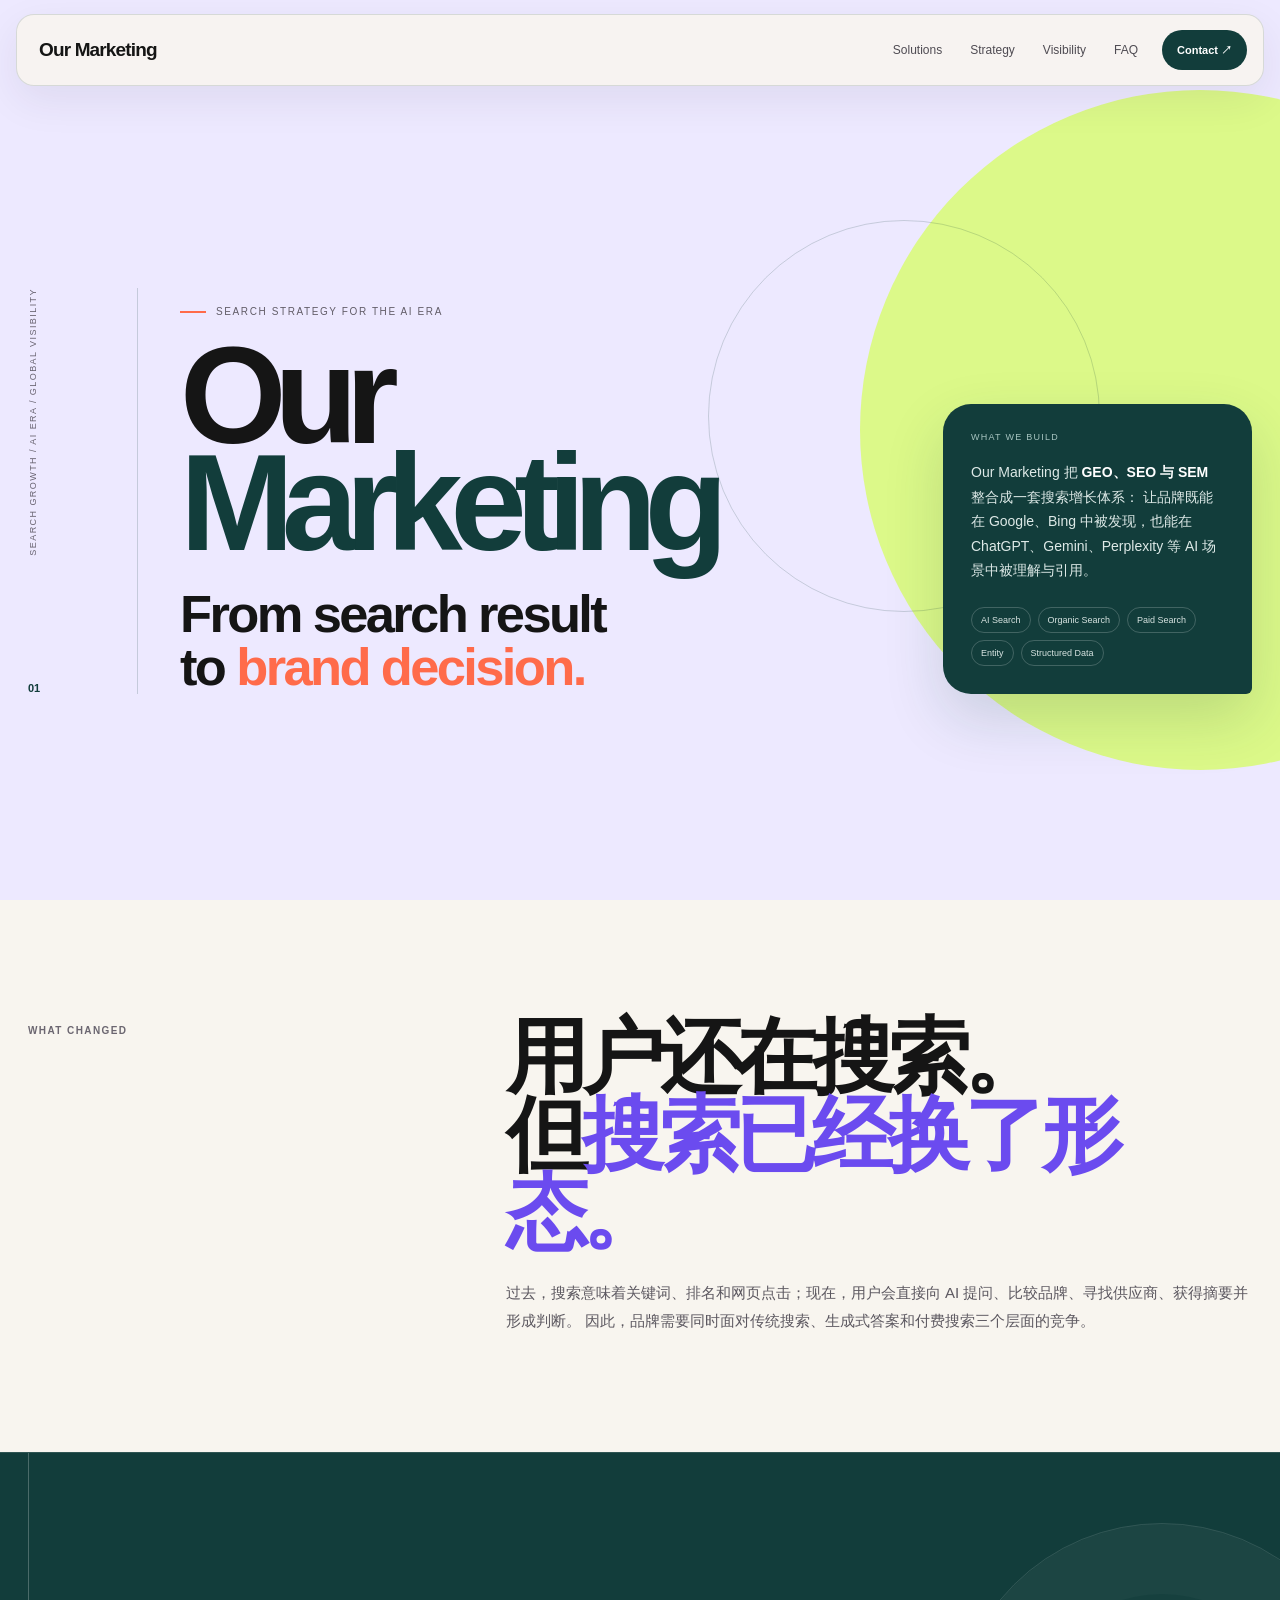
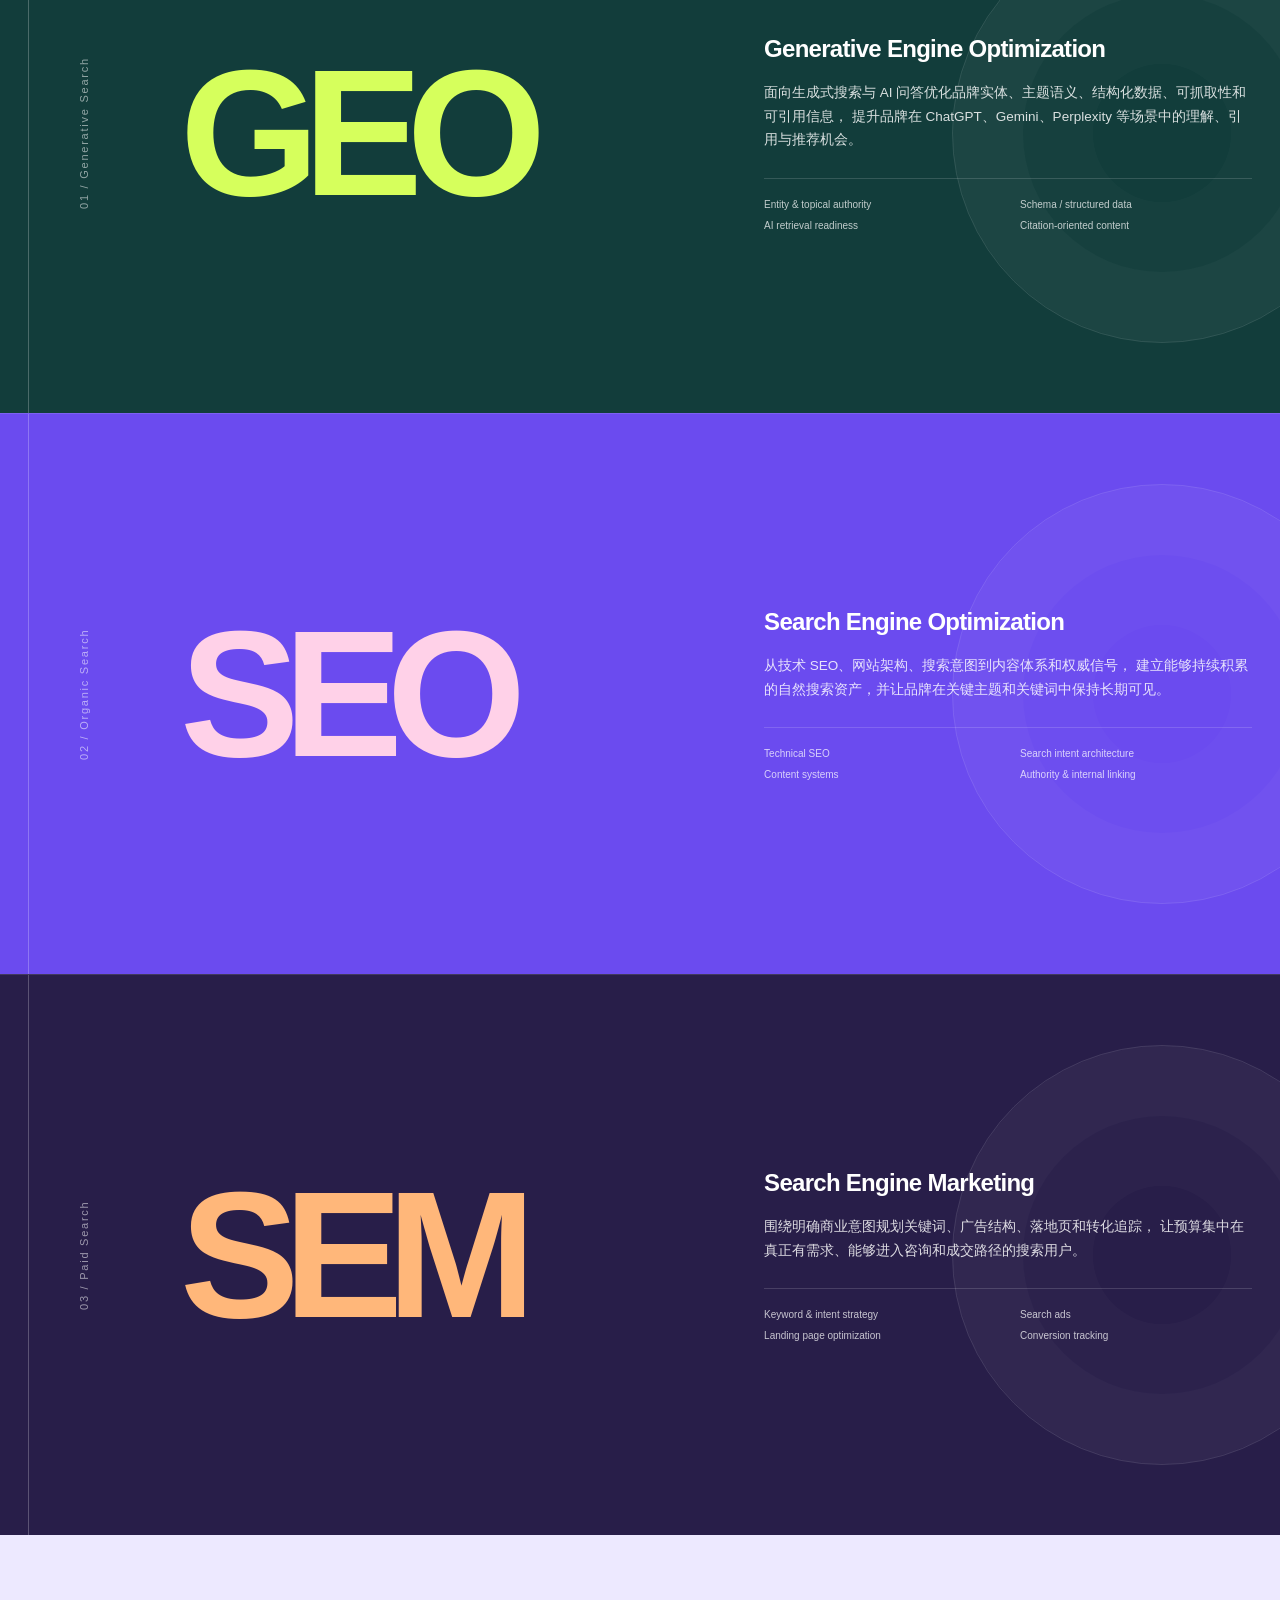
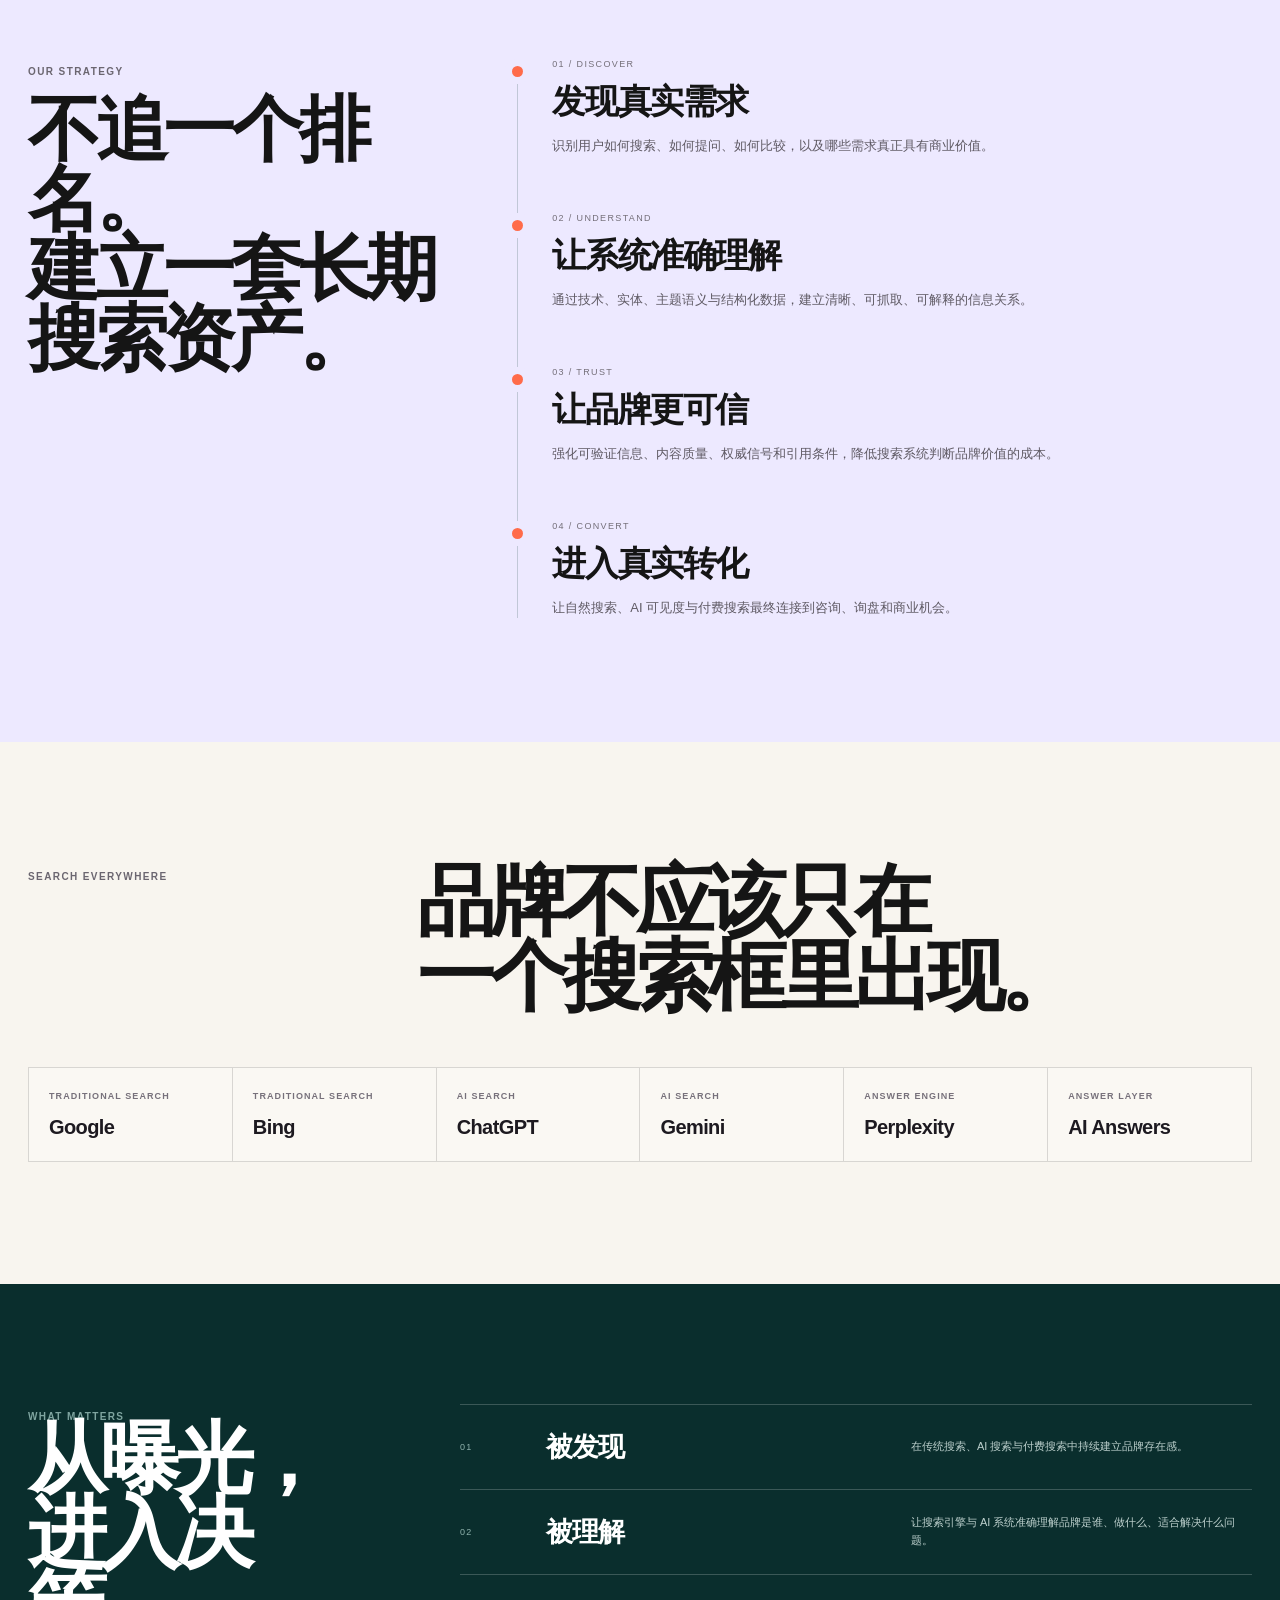
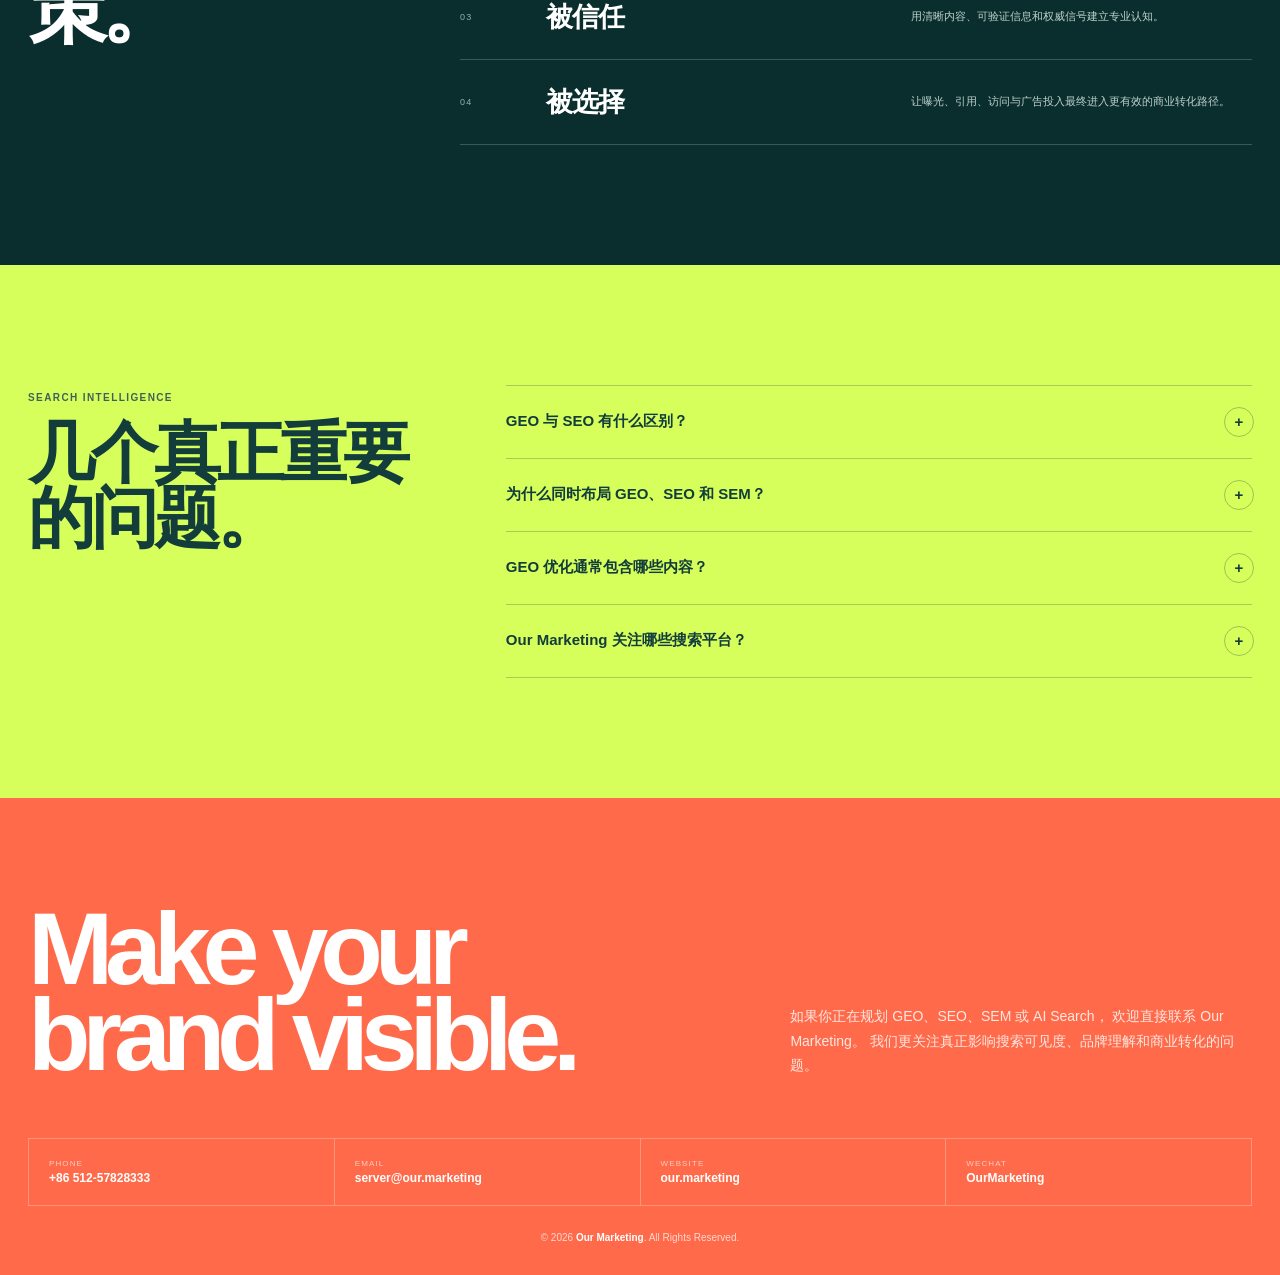
==== commit 0f843d3f: "Update index.html" ====
--- a/index.html
+++ b/index.html
@@ -3,142 +3,129 @@
 <head>
   <meta charset="UTF-8">
   <meta name="viewport" content="width=device-width, initial-scale=1.0">
-  <meta name="theme-color" content="#F4F0E8">
+  <meta name="theme-color" content="#EDE9FF">
   <meta name="color-scheme" content="light">
 
   <title>Our Marketing</title>
-  <meta name="description" content="Our Marketing 专注 GEO、SEO 与 SEM 一体化搜索增长，帮助品牌提升在 Google、Bing 及 ChatGPT、Gemini、Perplexity 等 AI 搜索与生成式问答场景中的可见度、可信度与转化机会。">
-  <meta name="keywords" content="GEO, Generative Engine Optimization, 生成式引擎优化, AI搜索优化, SEO, 搜索引擎优化, SEM, 搜索引擎营销, Google Ads, AI Search, Our Marketing">
+  <meta name="description" content="Our Marketing 专注 GEO、SEO 与 SEM 一体化搜索增长，帮助品牌在传统搜索与 AI 搜索场景中提升可见度、可信度与转化机会。">
+  <meta name="keywords" content="Our Marketing,GEO,Generative Engine Optimization,生成式引擎优化,AI搜索优化,SEO,SEM,Google Ads,AI Search">
   <meta name="robots" content="index,follow,max-image-preview:large,max-snippet:-1,max-video-preview:-1">
-  <meta name="author" content="Our Marketing">
-  <meta name="format-detection" content="telephone=no">
   <link rel="canonical" href="https://our.marketing/">
 
   <meta property="og:type" content="website">
   <meta property="og:locale" content="zh_CN">
   <meta property="og:site_name" content="Our Marketing">
   <meta property="og:title" content="Our Marketing">
-  <meta property="og:description" content="GEO × SEO × SEM 一体化搜索增长。让品牌被搜索、被理解、被引用、被选择。">
+  <meta property="og:description" content="GEO × SEO × SEM. Search growth for the AI era.">
   <meta property="og:url" content="https://our.marketing/">
 
   <meta name="twitter:card" content="summary">
   <meta name="twitter:title" content="Our Marketing">
-  <meta name="twitter:description" content="GEO × SEO × SEM 一体化搜索增长。">
+  <meta name="twitter:description" content="GEO × SEO × SEM. Search growth for the AI era.">
 
   <script type="application/ld+json">
   {
-    "@context": "https://schema.org",
-    "@graph": [
+    "@context":"https://schema.org",
+    "@graph":[
       {
-        "@type": "Organization",
-        "@id": "https://our.marketing/#organization",
-        "name": "Our Marketing",
-        "url": "https://our.marketing/",
-        "email": "server@our.marketing",
-        "telephone": "+86-512-57828333",
-        "description": "专注 GEO、SEO 与 SEM 的一体化搜索增长服务，覆盖传统搜索、付费搜索与 AI 搜索场景。",
-        "knowsAbout": [
+        "@type":"Organization",
+        "@id":"https://our.marketing/#organization",
+        "name":"Our Marketing",
+        "url":"https://our.marketing/",
+        "email":"server@our.marketing",
+        "telephone":"+86-512-57828333",
+        "description":"专注 GEO、SEO 与 SEM 的一体化搜索增长服务。",
+        "knowsAbout":[
           "Generative Engine Optimization",
           "AI Search Optimization",
           "Search Engine Optimization",
           "Search Engine Marketing",
           "Technical SEO",
           "Structured Data",
+          "Entity Optimization",
+          "AI Citation Strategy",
           "Content Strategy",
           "Google Ads",
           "Conversion Optimization"
         ],
-        "contactPoint": {
-          "@type": "ContactPoint",
-          "telephone": "+86-512-57828333",
-          "email": "server@our.marketing",
-          "contactType": "sales and customer service"
+        "contactPoint":{
+          "@type":"ContactPoint",
+          "telephone":"+86-512-57828333",
+          "email":"server@our.marketing",
+          "contactType":"sales and customer service"
         }
       },
       {
-        "@type": "WebSite",
-        "@id": "https://our.marketing/#website",
-        "url": "https://our.marketing/",
-        "name": "Our Marketing",
-        "inLanguage": "zh-CN",
-        "publisher": {
-          "@id": "https://our.marketing/#organization"
-        }
+        "@type":"WebSite",
+        "@id":"https://our.marketing/#website",
+        "url":"https://our.marketing/",
+        "name":"Our Marketing",
+        "publisher":{"@id":"https://our.marketing/#organization"},
+        "inLanguage":"zh-CN"
       },
       {
-        "@type": "ItemList",
-        "@id": "https://our.marketing/#services",
-        "name": "Our Marketing 搜索增长服务",
-        "itemListElement": [
+        "@type":"ItemList",
+        "@id":"https://our.marketing/#services",
+        "name":"Our Marketing 搜索增长服务",
+        "itemListElement":[
           {
-            "@type": "ListItem",
-            "position": 1,
-            "item": {
-              "@type": "Service",
-              "name": "GEO 生成式引擎优化",
-              "serviceType": "Generative Engine Optimization",
-              "provider": {"@id": "https://our.marketing/#organization"},
-              "description": "围绕品牌实体、内容语义、结构化数据、AI 抓取与可引用信息，提升品牌在生成式搜索与 AI 问答中的理解、引用和推荐机会。"
+            "@type":"ListItem",
+            "position":1,
+            "item":{
+              "@type":"Service",
+              "name":"GEO 生成式引擎优化",
+              "serviceType":"Generative Engine Optimization",
+              "provider":{"@id":"https://our.marketing/#organization"}
             }
           },
           {
-            "@type": "ListItem",
-            "position": 2,
-            "item": {
-              "@type": "Service",
-              "name": "SEO 搜索引擎优化",
-              "serviceType": "Search Engine Optimization",
-              "provider": {"@id": "https://our.marketing/#organization"},
-              "description": "围绕技术架构、搜索意图、内容体系、内部链接与权威信号，建立长期自然搜索可见度。"
+            "@type":"ListItem",
+            "position":2,
+            "item":{
+              "@type":"Service",
+              "name":"SEO 搜索引擎优化",
+              "serviceType":"Search Engine Optimization",
+              "provider":{"@id":"https://our.marketing/#organization"}
             }
           },
           {
-            "@type": "ListItem",
-            "position": 3,
-            "item": {
-              "@type": "Service",
-              "name": "SEM 搜索引擎营销",
-              "serviceType": "Search Engine Marketing",
-              "provider": {"@id": "https://our.marketing/#organization"},
-              "description": "通过关键词策略、搜索广告、落地页和转化路径优化，承接高意图商业需求。"
+            "@type":"ListItem",
+            "position":3,
+            "item":{
+              "@type":"Service",
+              "name":"SEM 搜索引擎营销",
+              "serviceType":"Search Engine Marketing",
+              "provider":{"@id":"https://our.marketing/#organization"}
             }
           }
         ]
       },
       {
-        "@type": "FAQPage",
-        "@id": "https://our.marketing/#faq",
-        "mainEntity": [
+        "@type":"FAQPage",
+        "@id":"https://our.marketing/#faq",
+        "mainEntity":[
           {
-            "@type": "Question",
-            "name": "GEO 和 SEO 有什么区别？",
-            "acceptedAnswer": {
-              "@type": "Answer",
-              "text": "SEO 主要提升网站在传统搜索引擎中的自然搜索可见度；GEO 更关注品牌和内容在生成式搜索、AI 问答及大模型答案中的理解、引用和推荐机会。两者基础能力高度相关，但衡量方式与优化重点并不完全相同。"
+            "@type":"Question",
+            "name":"GEO 与 SEO 有什么区别？",
+            "acceptedAnswer":{
+              "@type":"Answer",
+              "text":"SEO 主要提升网站在传统搜索引擎中的自然搜索可见度；GEO 更关注品牌和内容在生成式搜索与 AI 问答中的理解、引用和推荐机会。"
             }
           },
           {
-            "@type": "Question",
-            "name": "为什么要把 GEO、SEO 和 SEM 放在一起？",
-            "acceptedAnswer": {
-              "@type": "Answer",
-              "text": "SEO 建立长期自然搜索资产，SEM 捕捉即时高意图需求，GEO 扩展品牌在 AI 搜索和生成式答案中的可见度。三者协同可以覆盖用户从发现、研究、比较到转化的更多搜索触点。"
+            "@type":"Question",
+            "name":"为什么同时布局 GEO、SEO 和 SEM？",
+            "acceptedAnswer":{
+              "@type":"Answer",
+              "text":"SEO 建立长期自然搜索资产，SEM 捕捉即时高意图需求，GEO 扩展品牌在 AI 搜索和生成式答案中的可见度。"
             }
           },
           {
-            "@type": "Question",
-            "name": "GEO 优化通常包含哪些内容？",
-            "acceptedAnswer": {
-              "@type": "Answer",
-              "text": "通常包括品牌实体与主题语义梳理、内容结构优化、结构化数据、可抓取性、可引用信息组织、权威信号建设，以及对 AI 搜索可见度和引用情况的持续观察。"
-            }
-          },
-          {
-            "@type": "Question",
-            "name": "Our Marketing 关注哪些搜索平台？",
-            "acceptedAnswer": {
-              "@type": "Answer",
-              "text": "策略同时考虑 Google、Bing 等传统搜索入口，以及 ChatGPT、Gemini、Perplexity 等生成式搜索和 AI 问答场景，并根据业务目标确定优先级。"
+            "@type":"Question",
+            "name":"GEO 优化通常包含哪些内容？",
+            "acceptedAnswer":{
+              "@type":"Answer",
+              "text":"通常包括品牌实体、主题语义、结构化数据、可抓取性、AI 检索友好度、可引用信息组织与权威信号建设。"
             }
           }
         ]
@@ -149,1570 +136,1234 @@
 
   <style>
     :root{
-      --bg:#F4F0E8;
-      --bg-2:#ECE6DC;
-      --panel:#FCFBF8;
-      --panel-2:#F2EDE5;
-      --ink:#13202B;
-      --text:#182531;
-      --muted:#6B737B;
-      --muted-2:#8D949A;
-      --line:rgba(24,37,49,.11);
-      --line-strong:rgba(24,37,49,.20);
-      --accent:#C45A3B;
-      --accent-soft:#E5A189;
-      --teal:#0F746D;
-      --indigo:#5E668F;
-      --navy:#122433;
-      --container:1240px;
-      --radius:24px;
+      --lav:#EDE9FF;
+      --lav-2:#DCD4FF;
+      --cream:#F8F5EF;
+      --ink:#151515;
+      --petrol:#123D3B;
+      --petrol-2:#0A2E2D;
+      --coral:#FF6B4A;
+      --acid:#D6FF5C;
+      --plum:#6B4BEF;
+      --line:rgba(21,21,21,.15);
+      --line-light:rgba(255,255,255,.24);
+      --muted:#66616B;
+      --max:1340px;
     }
 
     *{box-sizing:border-box}
     html{scroll-behavior:smooth}
     body{
       margin:0;
-      color:var(--text);
-      background:
-        radial-gradient(circle at 84% 4%, rgba(196,90,59,.10), transparent 27%),
-        radial-gradient(circle at 14% 8%, rgba(15,116,109,.07), transparent 25%),
-        linear-gradient(180deg,#F8F5EF 0%,#F4F0E8 50%,#EFE9E0 100%);
-      font-family:Inter,"SF Pro Display","PingFang SC","Microsoft YaHei",Arial,sans-serif;
+      background:var(--lav);
+      color:var(--ink);
+      font-family:Inter,Arial,"Helvetica Neue","PingFang SC","Microsoft YaHei",sans-serif;
       -webkit-font-smoothing:antialiased;
       text-rendering:optimizeLegibility;
       overflow-x:hidden;
     }
 
     a{color:inherit;text-decoration:none}
-    button,input,textarea{font:inherit}
-    ::selection{background:var(--accent);color:#FFFFFF}
-
-    .noise{
+    ::selection{background:var(--acid);color:var(--petrol)}
+    .wrap{width:min(calc(100% - 56px),var(--max));margin:auto}
+
+    /* top nav */
+    .topbar{
       position:fixed;
-      inset:0;
-      z-index:1000;
-      opacity:.018;
-      pointer-events:none;
-      background-image:url("data:image/svg+xml,%3Csvg viewBox='0 0 160 160' xmlns='http://www.w3.org/2000/svg'%3E%3Cfilter id='n'%3E%3CfeTurbulence type='fractalNoise' baseFrequency='.82' numOctaves='4' stitchTiles='stitch'/%3E%3C/filter%3E%3Crect width='100%25' height='100%25' filter='url(%23n)' opacity='.9'/%3E%3C/svg%3E");
-    }
-
-    .mouse-glow{
-      width:520px;
-      height:520px;
-      position:fixed;
+      z-index:100;
       left:0;
       top:0;
-      z-index:0;
-      border-radius:50%;
-      transform:translate(-50%,-50%);
-      pointer-events:none;
-      background:radial-gradient(circle,rgba(196,90,59,.08),rgba(15,116,109,.035) 40%,transparent 72%);
-    }
-
-    .container{
-      width:min(calc(100% - 48px),var(--container));
-      margin:auto;
-      position:relative;
-      z-index:2;
-    }
-
-    .nav-shell{
-      position:fixed;
-      top:16px;
-      left:0;
       width:100%;
-      z-index:100;
-      pointer-events:none;
-    }
-
-    .nav{
-      width:min(calc(100% - 28px),1320px);
-      height:68px;
-      margin:auto;
-      padding:0 12px 0 22px;
+    }
+
+    .topbar-inner{
+      width:min(calc(100% - 32px),1380px);
+      height:72px;
+      margin:14px auto 0;
+      padding:0 16px 0 22px;
       display:flex;
       align-items:center;
-      justify-content:space-between;
-      gap:28px;
-      border:1px solid rgba(18,24,38,.10);
-      border-radius:20px;
-      background:rgba(252,251,248,.88);
-      backdrop-filter:blur(20px);
-      -webkit-backdrop-filter:blur(20px);
-      box-shadow:0 18px 60px rgba(45,36,28,.10);
-      pointer-events:auto;
+      gap:24px;
+      border:1px solid rgba(18,61,59,.14);
+      border-radius:18px;
+      background:rgba(248,245,239,.86);
+      backdrop-filter:blur(18px);
+      box-shadow:0 14px 40px rgba(50,35,70,.08);
     }
 
     .brand{
       font-size:19px;
-      line-height:1;
-      font-weight:780;
+      font-weight:850;
       letter-spacing:-.045em;
       white-space:nowrap;
     }
 
-    .nav-links{
+    .menu{
+      margin-left:auto;
       display:flex;
+      gap:28px;
       align-items:center;
-      gap:30px;
-      margin-left:auto;
-    }
-
-    .nav-links a{
-      color:#a4a9b0;
-      font-size:13px;
-      font-weight:560;
-      transition:.2s ease;
-    }
-
-    .nav-links a:hover{color:var(--accent)}
-
-    .nav-cta{
-      height:44px;
-      padding:0 18px;
+      font-size:12px;
+      color:#4F4B53;
+    }
+
+    .menu a:hover{color:var(--plum)}
+
+    .contact-chip{
+      min-height:40px;
+      padding:0 15px;
       display:inline-flex;
       align-items:center;
       justify-content:center;
-      border-radius:12px;
-      background:var(--navy);
-      color:#FFFFFF;
-      font-size:13px;
-      font-weight:760;
-      transition:.25s ease;
-      white-space:nowrap;
-    }
-
-    .nav-cta:hover{background:var(--accent);transform:translateY(-1px)}
-
+      border-radius:999px;
+      background:var(--petrol);
+      color:#fff;
+      font-size:11px;
+      font-weight:750;
+    }
+
+    /* Hero */
     .hero{
       min-height:100svh;
-      padding:140px 0 80px;
+      padding:138px 0 56px;
+      display:grid;
+      align-items:end;
+      position:relative;
+      overflow:hidden;
+    }
+
+    .hero::before{
+      content:"";
+      position:absolute;
+      width:680px;
+      height:680px;
+      right:-260px;
+      top:90px;
+      border-radius:50%;
+      background:var(--acid);
+      opacity:.72;
+    }
+
+    .hero::after{
+      content:"";
+      position:absolute;
+      width:390px;
+      height:390px;
+      right:180px;
+      top:220px;
+      border-radius:50%;
+      border:1px solid rgba(18,61,59,.18);
+    }
+
+    .hero-grid{
+      position:relative;
+      z-index:2;
+      display:grid;
+      grid-template-columns:110px 1.4fr .6fr;
+      gap:42px;
+      align-items:end;
+    }
+
+    .hero-rail{
+      align-self:stretch;
+      display:flex;
+      flex-direction:column;
+      justify-content:space-between;
+      border-right:1px solid rgba(18,61,59,.18);
+      padding-right:24px;
+    }
+
+    .hero-rail span{
+      font-size:9px;
+      letter-spacing:.16em;
+      text-transform:uppercase;
+      color:#686370;
+      writing-mode:vertical-rl;
+      transform:rotate(180deg);
+    }
+
+    .hero-rail b{
+      font-size:11px;
+      color:var(--petrol);
+    }
+
+    .hero-main{
+      padding-top:18px;
+    }
+
+    .hero-kicker{
+      display:flex;
+      gap:10px;
+      align-items:center;
+      font-size:10px;
+      letter-spacing:.16em;
+      text-transform:uppercase;
+      color:#625D68;
+      margin-bottom:26px;
+    }
+
+    .hero-kicker::before{
+      content:"";
+      width:26px;
+      height:2px;
+      background:var(--coral);
+    }
+
+    h1{
+      margin:0;
+      max-width:920px;
+      font-size:clamp(82px,10.7vw,158px);
+      line-height:.78;
+      letter-spacing:-.09em;
+      font-weight:900;
+    }
+
+    .hero-mark{
+      display:inline-block;
+      color:var(--petrol);
+    }
+
+    .hero-subline{
+      margin-top:30px;
+      max-width:800px;
+      font-size:clamp(30px,4.1vw,58px);
+      line-height:1.02;
+      letter-spacing:-.05em;
+      font-weight:760;
+    }
+
+    .hero-subline em{
+      font-style:normal;
+      color:var(--coral);
+    }
+
+    .hero-aside{
+      align-self:end;
+      background:var(--petrol);
+      color:#fff;
+      padding:28px;
+      border-radius:28px 28px 6px 28px;
+      box-shadow:0 24px 60px rgba(18,61,59,.16);
+    }
+
+    .hero-aside small{
+      display:block;
+      font-size:9px;
+      letter-spacing:.14em;
+      text-transform:uppercase;
+      color:#A7C4C0;
+    }
+
+    .hero-aside p{
+      margin:18px 0 0;
+      color:#DDE9E7;
+      font-size:14px;
+      line-height:1.75;
+    }
+
+    .hero-aside strong{color:#fff}
+
+    .hero-tags{
+      margin-top:24px;
+      display:flex;
+      gap:7px;
+      flex-wrap:wrap;
+    }
+
+    .hero-tags span{
+      padding:7px 9px;
+      border:1px solid rgba(255,255,255,.2);
+      border-radius:999px;
+      font-size:9px;
+      color:#D7E3E1;
+    }
+
+    /* intro split */
+    .intro{
+      background:var(--cream);
+      padding:118px 0;
+    }
+
+    .intro-grid{
+      display:grid;
+      grid-template-columns:.7fr 1.3fr;
+      gap:76px;
+    }
+
+    .label{
+      font-size:10px;
+      letter-spacing:.14em;
+      text-transform:uppercase;
+      color:#6B6670;
+      font-weight:700;
+      padding-top:7px;
+    }
+
+    .intro h2{
+      margin:0;
+      max-width:930px;
+      font-size:clamp(48px,6.4vw,88px);
+      line-height:.95;
+      letter-spacing:-.068em;
+      font-weight:850;
+    }
+
+    .intro h2 span{
+      color:var(--plum);
+    }
+
+    .intro p{
+      margin:28px 0 0;
+      max-width:760px;
+      color:#5C5860;
+      font-size:15px;
+      line-height:1.82;
+    }
+
+    /* services as full screen chapters */
+    .service-chapter{
+      border-top:1px solid rgba(255,255,255,.12);
+      color:#fff;
+      position:relative;
+      overflow:hidden;
+    }
+
+    .service-chapter.geo{background:var(--petrol)}
+    .service-chapter.seo{background:var(--plum)}
+    .service-chapter.sem{background:#281E49}
+
+    .service-inner{
+      min-height:560px;
+      display:grid;
+      grid-template-columns:110px 1fr .9fr;
+      gap:42px;
+      align-items:center;
+      position:relative;
+      z-index:2;
+    }
+
+    .service-index{
+      align-self:stretch;
       display:flex;
       align-items:center;
+      justify-content:center;
+      border-right:1px solid var(--line-light);
+      font-size:11px;
+      letter-spacing:.16em;
+      writing-mode:vertical-rl;
+      transform:rotate(180deg);
+      color:rgba(255,255,255,.54);
+    }
+
+    .service-code{
+      font-size:clamp(100px,14vw,200px);
+      line-height:.72;
+      letter-spacing:-.09em;
+      font-weight:900;
+    }
+
+    .geo .service-code{color:var(--acid)}
+    .seo .service-code{color:#FFD1E8}
+    .sem .service-code{color:#FFB77A}
+
+    .service-copy h3{
+      margin:0;
+      font-size:24px;
+      letter-spacing:-.03em;
+    }
+
+    .service-copy p{
+      margin:18px 0 0;
+      color:rgba(255,255,255,.84);
+      font-size:13.5px;
+      line-height:1.75;
+      max-width:630px;
+    }
+
+    .service-points{
+      margin-top:26px;
+      display:grid;
+      grid-template-columns:1fr 1fr;
+      gap:10px 24px;
+      padding-top:20px;
+      border-top:1px solid rgba(255,255,255,.15);
+    }
+
+    .service-points span{
+      font-size:10px;
+      color:rgba(255,255,255,.74);
+    }
+
+    .service-orb{
+      position:absolute;
+      width:420px;
+      height:420px;
+      border-radius:50%;
+      right:-120px;
+      top:50%;
+      transform:translateY(-50%);
+      border:1px solid rgba(255,255,255,.13);
+      box-shadow:
+        inset 0 0 0 70px rgba(255,255,255,.025),
+        inset 0 0 0 140px rgba(255,255,255,.018);
+    }
+
+    /* strategy */
+    .strategy{
+      padding:124px 0;
+      background:var(--lav);
+    }
+
+    .strategy-grid{
+      display:grid;
+      grid-template-columns:.72fr 1.28fr;
+      gap:76px;
+    }
+
+    .strategy-title{
+      position:sticky;
+      top:120px;
+      align-self:start;
+    }
+
+    .strategy-title h2{
+      margin:18px 0 0;
+      font-size:clamp(44px,5.6vw,76px);
+      line-height:.97;
+      letter-spacing:-.06em;
+    }
+
+    .strategy-flow{
+      border-left:1px solid rgba(18,61,59,.2);
+      padding-left:34px;
+    }
+
+    .strategy-step{
       position:relative;
-      isolation:isolate;
-    }
-
-    .hero-grid{
-      display:grid;
-      grid-template-columns:minmax(0,1.18fr) minmax(360px,.82fr);
-      gap:74px;
-      align-items:center;
-    }
-
-    .hero-eyebrow{
-      display:inline-flex;
-      align-items:center;
-      gap:10px;
-      color:#5F676D;
-      font-size:11px;
-      font-weight:700;
-      letter-spacing:.14em;
-      text-transform:uppercase;
-    }
-
-    .hero-eyebrow::before{
-      content:"";
-      width:8px;
-      height:8px;
-      border-radius:50%;
-      background:var(--accent);
-      box-shadow:0 0 18px rgba(196,90,59,.25);
-    }
-
-    h1{
-      margin:22px 0 0;
-      font-size:clamp(72px,9.2vw,142px);
-      line-height:.82;
-      font-weight:820;
-      letter-spacing:-.082em;
-    }
-
-    .hero-statement{
-      margin:32px 0 0;
-      max-width:760px;
-      font-size:clamp(30px,4.4vw,66px);
-      line-height:1.02;
-      letter-spacing:-.055em;
-      font-weight:710;
-    }
-
-    .hero-statement .outline{
-      color:transparent;
-      -webkit-text-stroke:1.2px rgba(19,32,43,.42);
-    }
-
-    .hero-statement .accent{color:var(--accent)}
-
-    .hero-copy{
-      max-width:700px;
-      margin:28px 0 0;
-      color:#9ca2a9;
-      font-size:17px;
-      line-height:1.75;
-    }
-
-    .hero-copy strong{color:var(--text);font-weight:650}
-
-    .hero-actions{
-      margin-top:30px;
-      display:flex;
-      gap:12px;
-      flex-wrap:wrap;
-    }
-
-    .btn{
-      min-height:52px;
-      padding:0 20px;
-      display:inline-flex;
-      align-items:center;
-      justify-content:center;
-      gap:10px;
-      border:1px solid var(--line);
-      border-radius:14px;
-      font-size:13px;
-      font-weight:760;
-      transition:.25s ease;
-    }
-
-    .btn-primary{background:linear-gradient(135deg,#C45A3B,#A9442B);border-color:#C45A3B;color:#FFFFFF}
-    .btn-primary:hover{transform:translateY(-2px);box-shadow:0 18px 45px rgba(196,90,59,.18)}
-    .btn-secondary{background:rgba(255,255,255,.025)}
-    .btn-secondary:hover{background:rgba(255,255,255,.10);border-color:var(--line-strong)}
-
-    .hero-proof{
-      margin-top:38px;
-      padding-top:22px;
-      border-top:1px solid var(--line);
-      display:flex;
-      gap:22px 34px;
-      flex-wrap:wrap;
-    }
-
-    .proof-item{
-      display:flex;
-      align-items:center;
-      gap:9px;
-      color:#B9C2C8;
-      font-size:11px;
-      letter-spacing:.04em;
-    }
-
-    .proof-item::before{
-      content:"";
-      width:5px;
-      height:5px;
-      border-radius:50%;
-      background:#7E8795;
-      opacity:.55;
-    }
-
-    .intelligence{
-      position:relative;
-      border:1px solid var(--line-strong);
-      border-radius:28px;
-      padding:18px;
-      background:
-        radial-gradient(circle at 92% 0%, rgba(196,90,59,.16), transparent 32%),
-        radial-gradient(circle at 0% 100%, rgba(15,116,109,.14), transparent 34%),
-        linear-gradient(160deg,#172A39 0%,#10212E 100%);
-      box-shadow:0 34px 90px rgba(34,29,24,.16);
-      overflow:hidden;
-    }
-
-    .intelligence::before{
+      padding:0 0 56px;
+    }
+
+    .strategy-step:last-child{padding-bottom:0}
+
+    .strategy-step::before{
       content:"";
       position:absolute;
-      width:290px;
-      height:290px;
-      right:-100px;
-      top:-110px;
+      left:-40px;
+      top:7px;
+      width:11px;
+      height:11px;
       border-radius:50%;
-      background:radial-gradient(circle,rgba(124,92,252,.12),transparent 68%);
-      pointer-events:none;
-    }
-
-    .intelligence-head{
-      padding:4px 4px 17px;
+      background:var(--coral);
+      box-shadow:0 0 0 7px var(--lav);
+    }
+
+    .strategy-step small{
+      display:block;
+      font-size:9px;
+      letter-spacing:.15em;
+      text-transform:uppercase;
+      color:#746F79;
+    }
+
+    .strategy-step h3{
+      margin:10px 0 0;
+      font-size:34px;
+      letter-spacing:-.04em;
+    }
+
+    .strategy-step p{
+      margin:10px 0 0;
+      max-width:640px;
+      color:#5F5A64;
+      font-size:13px;
+      line-height:1.68;
+    }
+
+    /* visibility */
+    .visibility{
+      background:var(--cream);
+      padding:122px 0;
+    }
+
+    .visibility-head{
+      display:grid;
+      grid-template-columns:.55fr 1.45fr;
+      gap:72px;
+      margin-bottom:54px;
+    }
+
+    .visibility h2{
+      margin:0;
+      font-size:clamp(46px,6.1vw,84px);
+      line-height:.95;
+      letter-spacing:-.065em;
+    }
+
+    .visibility-map{
+      display:grid;
+      grid-template-columns:repeat(6,minmax(0,1fr));
+      border-top:1px solid var(--line);
+      border-left:1px solid var(--line);
+      background:rgba(255,255,255,.24);
+    }
+
+    .platform{
+      padding:22px 20px;
+      border-right:1px solid var(--line);
       border-bottom:1px solid var(--line);
       display:flex;
-      align-items:center;
-      justify-content:space-between;
-      gap:20px;
-      color:#B9C2C8;
-      font-size:10px;
-      letter-spacing:.13em;
-      text-transform:uppercase;
-    }
-
-    .live{
-      display:flex;
-      align-items:center;
-      gap:7px;
-    }
-
-    .live::before{
-      content:"";
-      width:7px;
-      height:7px;
-      border-radius:50%;
-      background:var(--accent);
-      box-shadow:0 0 16px rgba(49,87,246,.24);
-    }
-
-    .signal{
-      margin-top:14px;
-      padding:18px;
-      border:1px solid var(--line);
-      border-radius:18px;
-      background:rgba(255,255,255,.045);
-      position:relative;
-      overflow:hidden;
-    }
-
-    .signal-top{
-      display:flex;
-      align-items:center;
-      justify-content:space-between;
-      gap:20px;
-    }
-
-    .signal-code{
-      font-size:11px;
-      font-weight:820;
-      letter-spacing:.12em;
-    }
-
-    .signal:nth-of-type(2) .signal-code{color:#F0A489}
-    .signal:nth-of-type(3) .signal-code{color:#75CFC8}
-    .signal:nth-of-type(4) .signal-code{color:#B3B8D5}
-
-    .signal-mode{
-      color:#93A0A8;
+      flex-direction:column;
+      justify-content:flex-start;
+      gap:14px;
+      transition:.2s ease;
+    }
+
+    .platform:hover{
+      background:rgba(214,255,92,.52);
+    }
+
+    .platform:hover small{
+      color:#50604B;
+    }
+
+    .platform:hover strong{
+      color:var(--petrol);
+    }
+
+    .platform small{
       font-size:9px;
+      line-height:1.35;
       letter-spacing:.12em;
       text-transform:uppercase;
-    }
-
-    .signal h2{
-      margin:18px 0 7px;
-      font-size:18px;
+      color:#77717B;
+      font-weight:650;
+    }
+
+    .platform strong{
+      font-size:20px;
+      line-height:1.15;
       letter-spacing:-.03em;
-    }
-
-    .signal p{
+      color:#1D1A20;
+      font-weight:760;
+    }
+
+    /* outcomes */
+    .outcomes{
+      background:var(--petrol-2);
+      color:#fff;
+      padding:120px 0;
+    }
+
+    .outcomes-grid{
+      display:grid;
+      grid-template-columns:.62fr 1.38fr;
+      gap:76px;
+    }
+
+    .outcomes h2{
       margin:0;
-      color:#AAB4BA;
-      font-size:12px;
+      font-size:clamp(48px,6.2vw,86px);
+      line-height:.94;
+      letter-spacing:-.07em;
+    }
+
+    .outcome-list{
+      border-top:1px solid rgba(255,255,255,.2);
+    }
+
+    .outcome-item{
+      display:grid;
+      grid-template-columns:62px 1fr 1fr;
+      gap:24px;
+      align-items:center;
+      padding:24px 0;
+      border-bottom:1px solid rgba(255,255,255,.2);
+    }
+
+    .outcome-item span{
+      font-size:9px;
+      letter-spacing:.14em;
+      color:#8FB2AD;
+    }
+
+    .outcome-item h3{
+      margin:0;
+      font-size:27px;
+      letter-spacing:-.035em;
+    }
+
+    .outcome-item p{
+      margin:0;
+      color:#BDD0CD;
+      font-size:11px;
       line-height:1.6;
     }
 
-    .signal-line{
-      height:2px;
-      margin-top:16px;
-      background:rgba(255,255,255,.10);
-      overflow:hidden;
-      border-radius:999px;
-    }
-
-    .signal-line span{
-      display:block;
-      height:100%;
-      width:72%;
-      border-radius:inherit;
-      background:linear-gradient(90deg,#F0A489,rgba(240,164,137,.10));
-      animation:scan 3.8s ease-in-out infinite alternate;
-      transform-origin:left;
-    }
-
-    .signal:nth-of-type(3) .signal-line span{
-      width:84%;
-      background:linear-gradient(90deg,#75CFC8,rgba(117,207,200,.10));
-      animation-delay:.4s;
-    }
-
-    .signal:nth-of-type(4) .signal-line span{
-      width:64%;
-      background:linear-gradient(90deg,#B3B8D5,rgba(179,184,213,.10));
-      animation-delay:.8s;
-    }
-
-    @keyframes scan{
-      from{transform:scaleX(.62);opacity:.55}
-      to{transform:scaleX(1);opacity:1}
-    }
-
-    .surface-cloud{
-      padding:18px 4px 4px;
-      display:flex;
-      flex-wrap:wrap;
-      gap:7px;
-    }
-
-    .surface-cloud span{
-      padding:7px 9px;
-      border:1px solid var(--line);
-      border-radius:999px;
-      color:#6e747c;
-      font-size:9px;
-      letter-spacing:.06em;
-      text-transform:uppercase;
-    }
-
-    section{padding:112px 0}
-
-    .section-head{
+    /* FAQ */
+    .faq{
+      padding:120px 0;
+      background:var(--acid);
+    }
+
+    .faq-grid{
       display:grid;
-      grid-template-columns:.55fr 1.45fr;
-      gap:56px;
-      margin-bottom:50px;
-      align-items:start;
-    }
-
-    .section-kicker{
-      padding-top:7px;
-      color:#6e747c;
-      font-size:11px;
-      font-weight:720;
-      letter-spacing:.14em;
-      text-transform:uppercase;
-    }
-
-    .section-title{
-      margin:0;
-      max-width:910px;
-      font-size:clamp(40px,5.4vw,76px);
-      line-height:1;
-      letter-spacing:-.058em;
-      font-weight:750;
-    }
-
-    .section-sub{
-      max-width:760px;
-      margin:22px 0 0;
-      color:#8d949c;
-      font-size:16px;
-      line-height:1.75;
-    }
-
-    .services-grid{
-      display:grid;
-      grid-template-columns:repeat(3,1fr);
-      gap:14px;
-      align-items:start;
-    }
-
-    .service-card{
-      padding:28px;
-      border:1px solid var(--line);
-      border-radius:var(--radius);
-      background:linear-gradient(180deg,#FCFBF8,#F4EFE7);
-      position:relative;
-      overflow:hidden;
-      transition:.3s ease;
-    }
-
-    .service-card:hover{
-      transform:translateY(-5px);
-      border-color:rgba(196,90,59,.26);
-      background:linear-gradient(180deg,#FCFBF8,#F1EAE0);
-      box-shadow:0 18px 50px rgba(61,45,34,.08);
-    }
-
-    .service-top{
-      display:flex;
-      align-items:center;
-      justify-content:space-between;
-      gap:20px;
-    }
-
-    .service-index{
-      color:#6F777D;
-      font-size:10px;
-      letter-spacing:.12em;
-    }
-
-    .service-status{
-      color:#828A90;
-      font-size:9px;
-      letter-spacing:.12em;
-      text-transform:uppercase;
-    }
-
-    .service-code{
-      margin-top:58px;
-      font-size:clamp(68px,7vw,104px);
-      line-height:.8;
-      letter-spacing:-.075em;
-      font-weight:820;
-    }
-
-    .geo .service-code{color:var(--accent)}
-    .seo .service-code{color:var(--teal)}
-    .sem .service-code{color:var(--indigo)}
-
-    .service-name{
-      margin-top:26px;
-      font-size:16px;
-      font-weight:700;
-      letter-spacing:-.025em;
-    }
-
-    .service-desc{
-      margin-top:10px;
-      color:#616A71;
-      font-size:13px;
-      line-height:1.7;
-    }
-
-    .cap-list{
-      margin-top:24px;
-      padding-top:17px;
-      border-top:1px solid var(--line);
-      display:grid;
-      gap:10px;
-    }
-
-    .cap-list span{
-      display:flex;
-      align-items:center;
-      gap:9px;
-      color:#667078;
-      font-size:11px;
-    }
-
-    .cap-list span::before{
-      content:"";
-      width:4px;
-      height:4px;
-      border-radius:50%;
-      background:currentColor;
-      opacity:.72;
-    }
-
-    .positioning{
-      background:rgba(252,251,248,.52);
-      border-top:1px solid var(--line);
-      border-bottom:1px solid var(--line);
-      overflow:hidden;
-      position:relative;
-    }
-
-    .positioning-bg{
-      position:absolute;
-      top:20px;
-      left:50%;
-      transform:translateX(-50%);
-      width:max-content;
-      font-size:clamp(120px,18vw,270px);
-      line-height:.8;
-      font-weight:830;
-      letter-spacing:-.09em;
-      color:rgba(196,90,59,.055);
-      white-space:nowrap;
-      pointer-events:none;
-      user-select:none;
-    }
-
-    .positioning-grid{
-      min-height:440px;
-      display:grid;
-      grid-template-columns:1fr 1fr;
+      grid-template-columns:.7fr 1.3fr;
       gap:76px;
-      align-items:end;
-      padding-top:150px;
-      position:relative;
-      z-index:2;
-    }
-
-    .positioning-title{
-      margin:0;
-      font-size:clamp(42px,5.5vw,78px);
-      line-height:1.02;
+    }
+
+    .faq h2{
+      margin:18px 0 0;
+      font-size:clamp(42px,5.2vw,70px);
+      line-height:.98;
       letter-spacing:-.06em;
-      font-weight:750;
-    }
-
-    .positioning-title .accent{color:var(--accent)}
-
-    .positioning-copy{
-      max-width:560px;
-      color:#667078;
-      font-size:15px;
-      line-height:1.82;
-    }
-
-    .positioning-copy strong{color:var(--text);font-weight:650}
-
-    .system-board{
-      overflow:hidden;
-      border:1px solid var(--line);
-      border-radius:28px;
-      background:var(--panel);
-    }
-
-    .system-head{
-      padding:20px 22px;
-      border-bottom:1px solid var(--line);
-      display:flex;
-      align-items:center;
-      justify-content:space-between;
-      gap:20px;
-      color:#828A90;
-      font-size:10px;
-      letter-spacing:.13em;
-      text-transform:uppercase;
-    }
-
-    .system-grid{
-      display:grid;
-      grid-template-columns:1.04fr .96fr;
-    }
-
-    .system-main{
-      padding:44px;
-      border-right:1px solid var(--line);
-    }
-
-    .system-main h3{
-      margin:0;
-      max-width:620px;
-      font-size:clamp(38px,4.6vw,62px);
-      line-height:1.03;
-      letter-spacing:-.055em;
-      font-weight:730;
-    }
-
-    .system-main > p{
-      max-width:600px;
-      margin:20px 0 0;
-      color:#667078;
-      font-size:14px;
-      line-height:1.8;
-    }
-
-    .steps{
-      margin-top:34px;
-      border-top:1px solid var(--line);
-    }
-
-    .step{
-      padding:18px 0;
-      display:grid;
-      grid-template-columns:54px 1fr auto;
-      gap:16px;
-      align-items:center;
-      border-bottom:1px solid var(--line);
-    }
-
-    .step-num{color:#555c64;font-size:10px}
-    .step strong{font-size:13px;font-weight:660}
-    .step span:last-child{color:#828A90;font-size:10px;letter-spacing:.04em}
-
-    .matrix{
-      padding:28px;
-      display:grid;
-      gap:10px;
-      align-content:center;
-      background:
-        linear-gradient(rgba(19,32,43,.045) 1px,transparent 1px),
-        linear-gradient(90deg,rgba(19,32,43,.045) 1px,transparent 1px);
-      background-size:36px 36px;
-    }
-
-    .matrix-card{
-      padding:18px;
-      border:1px solid var(--line);
-      border-radius:16px;
-      background:rgba(252,251,248,.90);
-    }
-
-    .matrix-card small{
-      display:block;
-      color:#7D858B;
-      font-size:9px;
-      letter-spacing:.12em;
-      text-transform:uppercase;
-    }
-
-    .matrix-card strong{
-      display:block;
-      margin-top:8px;
-      font-size:15px;
-      letter-spacing:-.02em;
-    }
-
-    .matrix-card p{
-      margin:7px 0 0;
-      color:#687280;
-      font-size:11px;
-      line-height:1.55;
-    }
-
-    .outcomes{
-      display:grid;
-      grid-template-columns:repeat(4,1fr);
-      border-top:1px solid var(--line);
-      border-left:1px solid var(--line);
-      align-items:start;
-    }
-
-    .outcome{
-      padding:26px;
-      border-right:1px solid var(--line);
-      border-bottom:1px solid var(--line);
-      background:rgba(252,251,248,.50);
-    }
-
-    .outcome small{
-      display:block;
-      color:#7D858B;
-      font-size:9px;
-      letter-spacing:.12em;
-      text-transform:uppercase;
-    }
-
-    .outcome h4{
-      margin:28px 0 0;
-      font-size:24px;
-      line-height:1.15;
-      letter-spacing:-.035em;
-    }
-
-    .outcome p{
-      margin:9px 0 0;
-      color:#7c838b;
-      font-size:12px;
-      line-height:1.65;
-    }
-
-    .faq-list{
-      max-width:900px;
-      margin-left:auto;
-    }
-
-    .faq-item{
-      border-top:1px solid var(--line);
-    }
-
-    .faq-item:last-child{border-bottom:1px solid var(--line)}
-
-    .faq-item summary{
-      padding:22px 0;
+      color:var(--petrol);
+    }
+
+    .faq-list details{
+      border-top:1px solid rgba(18,61,59,.25);
+    }
+
+    .faq-list details:last-child{
+      border-bottom:1px solid rgba(18,61,59,.25);
+    }
+
+    .faq-list summary{
+      list-style:none;
+      cursor:pointer;
+      padding:21px 0;
       display:grid;
       grid-template-columns:1fr 28px;
-      gap:20px;
+      gap:18px;
       align-items:center;
-      cursor:pointer;
-      list-style:none;
-      font-size:17px;
-      font-weight:630;
-      letter-spacing:-.02em;
-    }
-
-    .faq-item summary::-webkit-details-marker{display:none}
-
-    .faq-item summary::after{
+      color:var(--petrol);
+      font-size:15px;
+      font-weight:700;
+    }
+
+    .faq-list summary::-webkit-details-marker{display:none}
+
+    .faq-list summary::after{
       content:"+";
       width:28px;
       height:28px;
+      border:1px solid rgba(18,61,59,.3);
+      border-radius:50%;
       display:grid;
       place-items:center;
-      border:1px solid var(--line);
-      border-radius:50%;
-      color:#8b929a;
-      font-size:17px;
-      font-weight:400;
       transition:.2s ease;
     }
 
-    .faq-item[open] summary::after{transform:rotate(45deg);color:var(--accent)}
-
-    .faq-item p{
-      max-width:760px;
-      margin:-4px 0 22px;
-      color:#667078;
+    .faq-list details[open] summary::after{
+      transform:rotate(45deg);
+      background:var(--petrol);
+      color:#fff;
+    }
+
+    .faq-list p{
+      margin:-2px 0 22px;
+      color:#35554F;
+      font-size:12px;
+      line-height:1.72;
+    }
+
+    /* contact */
+    .contact{
+      background:var(--coral);
+      color:#fff;
+      padding:108px 0 0;
+    }
+
+    .contact-head{
+      display:grid;
+      grid-template-columns:1.2fr .8fr;
+      gap:70px;
+      align-items:end;
+      padding-bottom:60px;
+    }
+
+    .contact h2{
+      margin:0;
+      font-size:clamp(58px,8vw,116px);
+      line-height:.84;
+      letter-spacing:-.08em;
+    }
+
+    .contact-copy{
+      color:rgba(255,255,255,.84);
       font-size:14px;
-      line-height:1.8;
-    }
-
-    .cta{padding:126px 0 50px}
-
-    .cta-panel{
-      padding:58px;
-      overflow:hidden;
-      position:relative;
-      border:1px solid var(--line-strong);
-      border-radius:30px;
-      background:
-        radial-gradient(circle at 88% 8%,rgba(196,90,59,.22),transparent 28%),
-        radial-gradient(circle at 74% 90%,rgba(15,116,109,.18),transparent 30%),
-        linear-gradient(135deg,#182B39 0%,#10222E 100%);
-    }
-
-    .cta-panel::after{
-      content:"Our Marketing";
-      position:absolute;
-      right:-24px;
-      bottom:-34px;
-      z-index:0;
-      color:rgba(255,255,255,.045);
-      font-size:clamp(78px,12vw,172px);
-      font-weight:820;
-      letter-spacing:-.075em;
-      white-space:nowrap;
-    }
-
-    .cta-label{
-      position:relative;
-      z-index:2;
-      color:#F0A489;
-      font-size:10px;
-      font-weight:740;
+      line-height:1.75;
+    }
+
+    .contact-grid{
+      display:grid;
+      grid-template-columns:repeat(4,1fr);
+      border-top:1px solid rgba(255,255,255,.28);
+      border-left:1px solid rgba(255,255,255,.28);
+    }
+
+    .contact-item{
+      padding:20px;
+      border-right:1px solid rgba(255,255,255,.28);
+      border-bottom:1px solid rgba(255,255,255,.28);
+      transition:.2s ease;
+    }
+
+    a.contact-item:hover{
+      background:#fff;
+      color:var(--coral);
+    }
+
+    .contact-item small{
+      display:block;
+      margin:0 0 3px;
+      font-size:8px;
       letter-spacing:.14em;
       text-transform:uppercase;
-    }
-
-    .cta h2{
-      max-width:940px;
-      color:#F8F5EF;
-      margin:20px 0 0;
-      position:relative;
-      z-index:2;
-      font-size:clamp(48px,7vw,92px);
-      line-height:.93;
-      letter-spacing:-.065em;
-      font-weight:770;
-    }
-
-    .cta-copy{
-      max-width:660px;
-      color:#C5CDD2;
-      margin:22px 0 0;
-      position:relative;
-      z-index:2;
-      color:#667078;
-      font-size:14px;
-      line-height:1.8;
-    }
-
-    .contact-grid{
-      margin-top:32px;
-      display:grid;
-      grid-template-columns:repeat(4,minmax(0,1fr));
-      gap:10px;
-      align-items:start;
-      position:relative;
-      z-index:2;
-    }
-
-    .contact-item{
-      padding:14px 16px;
-      border:1px solid var(--line);
-      border-radius:14px;
-      background:rgba(255,255,255,.055);
-      box-shadow:none;
-      transition:.2s ease;
-    }
-
-    a.contact-item:hover{
-      border-color:var(--line-strong);
-      background:rgba(255,255,255,.09);
-    }
-
-    .contact-item small{
-      display:block;
-      margin:0 0 2px;
-      color:#9FAAB0;
-      font-size:9px;
-      line-height:1.05;
-      letter-spacing:.11em;
-      text-transform:uppercase;
+      opacity:.65;
     }
 
     .contact-item strong{
       display:block;
-      margin:0;
-      color:#F1F4F5;
       font-size:12px;
-      line-height:1.2;
-      font-weight:620;
       overflow-wrap:anywhere;
     }
 
-    footer{padding:28px 0 42px}
+    footer{
+      background:var(--coral);
+      color:#fff;
+      padding:26px 0 32px;
+    }
 
     .footer-row{
-      padding-top:24px;
-      border-top:1px solid var(--line);
-      color:#7A8288;
-      font-size:11px;
       text-align:center;
-    }
-
-    .footer-row a{
-      color:var(--text);
-      transition:.2s ease;
-    }
-
-    .footer-row a:hover{color:var(--accent)}
+      font-size:10px;
+      color:rgba(255,255,255,.74);
+    }
+
+    .footer-row a{color:#fff;font-weight:700}
 
     .reveal{
       opacity:0;
-      transform:translateY(18px);
+      transform:translateY(16px);
       transition:opacity .7s ease,transform .7s ease;
     }
-
     .reveal.show{opacity:1;transform:none}
 
-    @media (max-width:1180px){
-      .hero-grid{grid-template-columns:minmax(0,1.08fr) minmax(340px,.92fr);gap:48px}
-      .nav-links{gap:22px}
-      .service-card{padding:24px}
-      .system-main{padding:38px}
-    }
-
-    @media (max-width:900px){
-      .nav{padding:0 10px 0 18px}
-      .brand{font-size:18px}
-      .hero-grid,.section-head,.positioning-grid,.system-grid{grid-template-columns:1fr}
-      .hero-grid{gap:42px}
-      .hero{padding-top:124px}
-      .intelligence{max-width:none}
-      .section-head{gap:24px}
-      .positioning-grid{gap:28px;padding-top:120px}
-      .system-main{border-right:0;border-bottom:1px solid var(--line)}
-      .services-grid{grid-template-columns:1fr}
-      .outcomes{grid-template-columns:1fr 1fr}
+    @media(max-width:1040px){
+      .hero-grid,
+      .intro-grid,
+      .strategy-grid,
+      .visibility-head,
+      .outcomes-grid,
+      .faq-grid,
+      .contact-head{
+        grid-template-columns:1fr;
+      }
+
+      .hero-grid{grid-template-columns:76px 1fr}
+      .hero-aside{grid-column:2}
+
+      .service-inner{
+        grid-template-columns:80px 1fr;
+      }
+
+      .service-copy{
+        grid-column:2;
+      }
+
+      .service-orb{
+        width:330px;height:330px;right:-150px;
+      }
+
+      .strategy-title{position:static}
+
+      .visibility-map{grid-template-columns:repeat(3,1fr)}
       .contact-grid{grid-template-columns:1fr 1fr}
     }
 
-    @media (max-width:680px){
-      .container{width:min(calc(100% - 24px),var(--container))}
-      .nav-shell{top:10px}
-      .nav{
-        width:calc(100% - 14px);
+    @media(max-width:760px){
+      .wrap{width:calc(100% - 24px)}
+
+      .topbar-inner{
+        width:calc(100% - 16px);
         height:58px;
+        margin-top:8px;
         padding:0 10px 0 14px;
-        border-radius:16px;
-      }
-      .brand{font-size:17px}
-      .nav-links{display:none}
-      .nav-cta{
-        height:38px;
-        padding:0 13px;
-        border-radius:10px;
-        font-size:12px;
-      }
+        border-radius:14px;
+      }
+
+      .menu{display:none}
+      .brand{font-size:16px}
+      .contact-chip{min-height:34px;padding:0 10px;font-size:9px}
 
       .hero{
         min-height:auto;
-        padding:102px 0 60px;
-      }
-      .hero-grid{gap:32px}
-      .hero-eyebrow{
-        gap:8px;
-        font-size:9px;
-        letter-spacing:.12em;
-      }
+        padding:96px 0 48px;
+      }
+
+      .hero::before{
+        width:330px;height:330px;right:-190px;top:74px;
+      }
+
+      .hero::after{display:none}
+
+      .hero-grid{
+        grid-template-columns:1fr;
+        gap:22px;
+      }
+
+      .hero-rail{display:none}
+
+      .hero-kicker{
+        margin-bottom:18px;
+        font-size:8px;
+      }
+
       h1{
-        font-size:clamp(52px,17vw,76px);
-        line-height:.86;
-      }
-      .hero-statement{
-        margin-top:24px;
-        font-size:clamp(30px,10.5vw,48px);
-        line-height:1.03;
-      }
-      .hero-copy{
-        margin-top:22px;
-        font-size:14px;
-        line-height:1.72;
-      }
-      .hero-actions{
-        margin-top:24px;
+        font-size:clamp(56px,19vw,82px);
+        line-height:.81;
+      }
+
+      .hero-subline{
+        margin-top:18px;
+        font-size:clamp(28px,10vw,42px);
+      }
+
+      .hero-aside{
+        grid-column:auto;
+        padding:20px;
+        border-radius:20px 20px 5px 20px;
+      }
+
+      .hero-aside p{font-size:12px}
+
+      .intro{padding:72px 0}
+      .intro-grid{gap:16px}
+      .intro h2{font-size:clamp(36px,11.5vw,50px)}
+      .intro p{margin-top:18px;font-size:12px}
+
+      .service-inner{
+        min-height:auto;
+        grid-template-columns:1fr;
+        gap:16px;
+        padding:58px 0;
+      }
+
+      .service-index{
+        writing-mode:initial;
+        transform:none;
+        justify-content:flex-start;
+        border-right:0;
+        border-bottom:1px solid var(--line-light);
+        padding-bottom:12px;
+      }
+
+      .service-code{
+        font-size:clamp(82px,29vw,120px);
+      }
+
+      .service-copy{grid-column:auto}
+      .service-copy h3{font-size:20px}
+      .service-copy p{font-size:12px}
+      .service-points{grid-template-columns:1fr}
+      .service-orb{display:none}
+
+      .strategy{padding:74px 0}
+      .strategy-grid{gap:30px}
+      .strategy-title h2{font-size:clamp(36px,11vw,48px)}
+      .strategy-flow{padding-left:26px}
+      .strategy-step{padding-bottom:40px}
+      .strategy-step::before{left:-32px}
+      .strategy-step h3{font-size:26px}
+      .strategy-step p{font-size:12px}
+
+      .visibility{padding:74px 0}
+      .visibility-head{gap:18px;margin-bottom:34px}
+      .visibility h2{font-size:clamp(36px,11vw,48px)}
+      .visibility-map{grid-template-columns:1fr 1fr}
+      .platform{
+        padding:18px 16px;
+        gap:12px;
+      }
+      .platform strong{font-size:17px;line-height:1.2}
+
+      .outcomes{padding:74px 0}
+      .outcomes-grid{gap:32px}
+      .outcomes h2{font-size:clamp(38px,11.5vw,52px)}
+      .outcome-item{
+        grid-template-columns:40px 1fr;
+        gap:8px 14px;
+        padding:20px 0;
+      }
+      .outcome-item p{grid-column:2}
+      .outcome-item h3{font-size:23px}
+
+      .faq{padding:74px 0}
+      .faq-grid{gap:24px}
+      .faq h2{font-size:clamp(34px,10.5vw,46px)}
+      .faq-list summary{font-size:13px;padding:17px 0}
+      .faq-list p{font-size:11px}
+
+      .contact{padding-top:72px}
+      .contact-head{gap:22px;padding-bottom:42px}
+      .contact h2{font-size:clamp(46px,16vw,70px)}
+      .contact-copy{font-size:12px}
+      .contact-grid{grid-template-columns:1fr}
+      .contact-item{padding:14px 16px}
+
+      footer{padding:20px 0 26px}
+    }
+
+    @media(max-width:420px){
+      .visibility-map{grid-template-columns:1fr}
+      .platform{
+        padding:15px 14px;
         gap:9px;
       }
-      .btn{
-        min-height:48px;
-        padding:0 16px;
-        border-radius:12px;
-        font-size:12px;
-      }
-      .hero-proof{
-        margin-top:28px;
-        padding-top:18px;
-        gap:12px 18px;
-      }
-      .proof-item{font-size:10px}
-
-      .intelligence{
-        padding:14px;
-        border-radius:22px;
-      }
-      .intelligence-head{
-        padding:2px 2px 14px;
-        font-size:9px;
-      }
-      .signal{
-        margin-top:10px;
-        padding:15px;
-        border-radius:14px;
-      }
-      .signal h2{
-        margin-top:14px;
-        font-size:16px;
-      }
-      .signal p{font-size:11px}
-      .surface-cloud{padding-top:14px;gap:6px}
-      .surface-cloud span{font-size:8px;padding:6px 8px}
-
-      section{padding:72px 0}
-      .section-head{margin-bottom:30px}
-      .section-kicker{font-size:10px}
-      .section-title{
-        font-size:clamp(34px,11vw,52px);
-        line-height:1.03;
-      }
-      .section-sub{
-        margin-top:17px;
-        font-size:14px;
-        line-height:1.72;
-      }
-
-      .service-card{
-        padding:20px;
-        border-radius:18px;
-      }
-      .service-top{gap:10px}
-      .service-index,.service-status{font-size:8px}
-      .service-code{
-        margin-top:30px;
-        font-size:clamp(64px,22vw,92px);
-      }
-      .service-name{
-        margin-top:22px;
-        font-size:15px;
-      }
-      .service-desc{
-        font-size:12px;
-        line-height:1.68;
-      }
-      .cap-list{
-        margin-top:20px;
-        padding-top:15px;
-        gap:8px;
-      }
-      .cap-list span{font-size:10px}
-
-      .positioning-bg{font-size:34vw;top:32px}
-      .positioning-grid{
-        min-height:auto;
-        padding-top:90px;
-      }
-      .positioning-title{
-        font-size:clamp(36px,12vw,54px);
-      }
-      .positioning-copy{
-        font-size:14px;
-        line-height:1.76;
-      }
-
-      .system-board{border-radius:20px}
-      .system-head{
-        padding:15px 16px;
-        gap:12px;
-        flex-direction:column;
-        align-items:flex-start;
-        font-size:8px;
-      }
-      .system-main{padding:24px 20px}
-      .system-main h3{
-        font-size:clamp(32px,10vw,46px);
-      }
-      .system-main > p{
-        font-size:13px;
-        line-height:1.72;
-      }
-      .steps{margin-top:26px}
-      .step{
-        padding:15px 0;
-        grid-template-columns:34px 1fr;
-        gap:8px 12px;
-      }
-      .step span:last-child{
-        grid-column:2;
-        font-size:9px;
-      }
-      .matrix{
-        padding:16px;
-        gap:8px;
-        background-size:28px 28px;
-      }
-      .matrix-card{
-        padding:15px;
-        border-radius:13px;
-      }
-      .matrix-card strong{font-size:14px}
-      .matrix-card p{font-size:10px}
-
-      .outcomes{grid-template-columns:1fr}
-      .outcome{padding:22px}
-      .outcome h4{
-        margin-top:20px;
-        font-size:22px;
-      }
-
-      .faq-list{margin-left:0}
-      .faq-item summary{
-        padding:18px 0;
-        grid-template-columns:1fr 26px;
-        gap:14px;
-        font-size:14px;
-        line-height:1.5;
-      }
-      .faq-item summary::after{
-        width:26px;
-        height:26px;
-      }
-      .faq-item p{
-        margin:-2px 0 18px;
-        font-size:13px;
-        line-height:1.72;
-      }
-
-      .cta{
-        padding:72px 0 34px;
-      }
-      .cta-panel{
-        padding:30px 18px;
-        border-radius:20px;
-      }
-      .cta h2{
-        margin-top:16px;
-        font-size:clamp(40px,13vw,62px);
-      }
-      .cta-copy{
-        margin-top:18px;
-        font-size:13px;
-        line-height:1.72;
-      }
-      .contact-grid{
-        margin-top:24px;
-        grid-template-columns:1fr;
-        gap:8px;
-      }
-      .contact-item{
-        padding:12px 14px;
-        border-radius:12px;
-      }
-      .contact-item small{font-size:8px}
-      .contact-item strong{
-        font-size:12px;
-        line-height:1.18;
-      }
-
-      footer{padding:22px 0 30px}
-      .footer-row{
-        padding-top:20px;
-        font-size:10px;
-        line-height:1.6;
-        text-align:center;
-      }
-
-      .mouse-glow{display:none}
-    }
-
-    @media (max-width:420px){
-      .nav-cta{padding:0 11px;font-size:11px}
-      h1{font-size:clamp(48px,18vw,68px)}
-      .hero-statement{font-size:clamp(28px,11vw,42px)}
-      .hero-actions{display:grid;grid-template-columns:1fr}
-      .btn{width:100%}
-      .service-code{font-size:clamp(58px,24vw,82px)}
-      .section-title{font-size:clamp(32px,12vw,46px)}
-      .positioning-title{font-size:clamp(34px,13vw,48px)}
-      .system-main h3{font-size:clamp(30px,11vw,42px)}
-      .cta h2{font-size:clamp(36px,14vw,52px)}
-    }
-
-
-    @media (prefers-reduced-motion:reduce){
+    }
+
+    @media(prefers-reduced-motion:reduce){
       *{animation:none!important;transition:none!important;scroll-behavior:auto!important}
     }
   </style>
 </head>
 
 <body>
-  <div class="noise" aria-hidden="true"></div>
-  <div class="mouse-glow" id="mouseGlow" aria-hidden="true"></div>
-
-  <header class="nav-shell">
-    <nav class="nav" aria-label="主导航">
-      <a class="brand" href="#top" aria-label="Our Marketing 首页">Our Marketing</a>
-
-      <div class="nav-links">
+  <header class="topbar">
+    <div class="topbar-inner">
+      <a class="brand" href="#top">Our Marketing</a>
+
+      <nav class="menu" aria-label="主导航">
         <a href="#services">Solutions</a>
-        <a href="#system">Growth System</a>
-        <a href="#about">About Us</a>
-        <a href="#insights">FAQ</a>
-        <a href="#contact">Contact</a>
-      </div>
-
-      <a class="nav-cta" href="#contact">Talk to Us ↗</a>
-    </nav>
+        <a href="#strategy">Strategy</a>
+        <a href="#visibility">Visibility</a>
+        <a href="#faq">FAQ</a>
+      </nav>
+
+      <a class="contact-chip" href="#contact">Contact ↗</a>
+    </div>
   </header>
 
   <main id="top">
-    <section class="hero" aria-labelledby="hero-title">
-      <div class="container hero-grid">
-        <div>
-          <div class="hero-eyebrow">AI Search · Organic Search · Paid Search</div>
-
-          <h1 id="hero-title">Our Marketing</h1>
-
-          <div class="hero-statement">
-            Own the <span class="outline">search.</span><br>
-            Become the <span class="accent">answer.</span>
-          </div>
-
-          <p class="hero-copy">
-            我们将 <strong>GEO、SEO 与 SEM</strong> 整合进同一套搜索增长体系：
-            既让品牌在 Google、Bing 中被发现，也让品牌在 ChatGPT、Gemini、Perplexity
-            等 AI 搜索与生成式问答场景中更容易被理解、引用与推荐，并通过高意图搜索承接真实商业需求。
+    <section class="hero">
+      <div class="wrap hero-grid">
+        <div class="hero-rail">
+          <span>Search Growth / AI Era / Global Visibility</span>
+          <b>01</b>
+        </div>
+
+        <div class="hero-main">
+          <div class="hero-kicker">Search Strategy for the AI Era</div>
+
+          <h1>
+            Our<br>
+            <span class="hero-mark">Marketing</span>
+          </h1>
+
+          <div class="hero-subline">
+            From search result<br>
+            to <em>brand decision.</em>
+          </div>
+        </div>
+
+        <aside class="hero-aside">
+          <small>What We Build</small>
+          <p>
+            Our Marketing 把 <strong>GEO、SEO 与 SEM</strong> 整合成一套搜索增长体系：
+            让品牌既能在 Google、Bing 中被发现，也能在 ChatGPT、Gemini、Perplexity 等 AI 场景中被理解与引用。
           </p>
 
-          <div class="hero-actions">
-            <a class="btn btn-primary" href="#services">Explore Solutions →</a>
-            <a class="btn btn-secondary" href="#system">See Our System</a>
-          </div>
-
-          <div class="hero-proof" aria-label="核心能力">
-            <span class="proof-item">Entity & Structured Data</span>
-            <span class="proof-item">Technical SEO</span>
-            <span class="proof-item">AI Citation Readiness</span>
-            <span class="proof-item">Paid Search & CRO</span>
-          </div>
-        </div>
-
-        <aside class="intelligence reveal" aria-label="搜索增长能力矩阵">
-          <div class="intelligence-head">
-            <span>Search Intelligence / 01</span>
-            <span class="live">Integrated</span>
-          </div>
-
-          <div class="signal">
-            <div class="signal-top">
-              <span class="signal-code">GEO</span>
-              <span class="signal-mode">AI Discovery</span>
-            </div>
-            <h2>Be understood & cited.</h2>
-            <p>Entity · Schema · Retrieval · Citation · Authority</p>
-            <div class="signal-line"><span></span></div>
-          </div>
-
-          <div class="signal">
-            <div class="signal-top">
-              <span class="signal-code">SEO</span>
-              <span class="signal-mode">Organic Demand</span>
-            </div>
-            <h2>Build compounding visibility.</h2>
-            <p>Technical · Intent · Content · Architecture · Authority</p>
-            <div class="signal-line"><span></span></div>
-          </div>
-
-          <div class="signal">
-            <div class="signal-top">
-              <span class="signal-code">SEM</span>
-              <span class="signal-mode">Paid Intent</span>
-            </div>
-            <h2>Capture demand now.</h2>
-            <p>Keywords · Ads · Landing Pages · Conversion · Analytics</p>
-            <div class="signal-line"><span></span></div>
-          </div>
-
-          <div class="surface-cloud" aria-label="关注的搜索入口">
-            <span>Google</span>
-            <span>Bing</span>
-            <span>ChatGPT</span>
-            <span>Gemini</span>
-            <span>Perplexity</span>
-            <span>AI Answers</span>
+          <div class="hero-tags">
+            <span>AI Search</span>
+            <span>Organic Search</span>
+            <span>Paid Search</span>
+            <span>Entity</span>
+            <span>Structured Data</span>
           </div>
         </aside>
       </div>
     </section>
 
-    <section id="services" aria-labelledby="services-title">
-      <div class="container">
-        <div class="section-head reveal">
-          <div class="section-kicker">01 — Solutions</div>
-          <div>
-            <h2 class="section-title" id="services-title">三种搜索能力，<br>一套增长逻辑。</h2>
-            <p class="section-sub">
-              用户的搜索路径已经从关键词和网页结果，扩展到 AI 问答、零点击答案与多平台研究。
-              Our Marketing 不把 GEO、SEO、SEM 当作三个割裂的服务菜单，而是围绕
-              “发现 — 理解 — 信任 — 转化”统一规划。
+    <section class="intro">
+      <div class="wrap intro-grid reveal">
+        <div class="label">What Changed</div>
+
+        <div>
+          <h2>
+            用户还在搜索。<br>
+            但<span>搜索已经换了形态。</span>
+          </h2>
+
+          <p>
+            过去，搜索意味着关键词、排名和网页点击；现在，用户会直接向 AI 提问、比较品牌、寻找供应商、获得摘要并形成判断。
+            因此，品牌需要同时面对传统搜索、生成式答案和付费搜索三个层面的竞争。
+          </p>
+        </div>
+      </div>
+    </section>
+
+    <section id="services">
+      <article class="service-chapter geo">
+        <div class="wrap service-inner reveal">
+          <div class="service-index">01 / Generative Search</div>
+          <div class="service-code">GEO</div>
+
+          <div class="service-copy">
+            <h3>Generative Engine Optimization</h3>
+            <p>
+              面向生成式搜索与 AI 问答优化品牌实体、主题语义、结构化数据、可抓取性和可引用信息，
+              提升品牌在 ChatGPT、Gemini、Perplexity 等场景中的理解、引用与推荐机会。
             </p>
-          </div>
-        </div>
-
-        <div class="services-grid">
-          <article class="service-card geo reveal">
-            <div class="service-top">
-              <span class="service-index">01 / AI SEARCH</span>
-              <span class="service-status">Generative Visibility</span>
-            </div>
-            <div class="service-code">GEO</div>
-            <h3 class="service-name">Generative Engine Optimization</h3>
-            <p class="service-desc">
-              面向生成式搜索与 AI 问答优化品牌实体、内容语义、可抓取性与可引用信息，
-              帮助 AI 系统更准确地理解品牌、业务与专业能力。
-            </p>
-            <div class="cap-list">
+
+            <div class="service-points">
               <span>Entity & topical authority</span>
               <span>Schema / structured data</span>
-              <span>AI crawler & retrieval readiness</span>
-              <span>Citation-oriented content structure</span>
+              <span>AI retrieval readiness</span>
+              <span>Citation-oriented content</span>
             </div>
-          </article>
-
-          <article class="service-card seo reveal">
-            <div class="service-top">
-              <span class="service-index">02 / ORGANIC</span>
-              <span class="service-status">Compounding Growth</span>
+          </div>
+
+          <div class="service-orb"></div>
+        </div>
+      </article>
+
+      <article class="service-chapter seo">
+        <div class="wrap service-inner reveal">
+          <div class="service-index">02 / Organic Search</div>
+          <div class="service-code">SEO</div>
+
+          <div class="service-copy">
+            <h3>Search Engine Optimization</h3>
+            <p>
+              从技术 SEO、网站架构、搜索意图到内容体系和权威信号，
+              建立能够持续积累的自然搜索资产，并让品牌在关键主题和关键词中保持长期可见。
+            </p>
+
+            <div class="service-points">
+              <span>Technical SEO</span>
+              <span>Search intent architecture</span>
+              <span>Content systems</span>
+              <span>Authority & internal linking</span>
             </div>
-            <div class="service-code">SEO</div>
-            <h3 class="service-name">Search Engine Optimization</h3>
-            <p class="service-desc">
-              从技术基础、网站架构、搜索意图到内容与权威信号，建立能够持续积累的自然搜索资产，
-              提升高价值关键词与主题的长期可见度。
+          </div>
+
+          <div class="service-orb"></div>
+        </div>
+      </article>
+
+      <article class="service-chapter sem">
+        <div class="wrap service-inner reveal">
+          <div class="service-index">03 / Paid Search</div>
+          <div class="service-code">SEM</div>
+
+          <div class="service-copy">
+            <h3>Search Engine Marketing</h3>
+            <p>
+              围绕明确商业意图规划关键词、广告结构、落地页和转化追踪，
+              让预算集中在真正有需求、能够进入咨询和成交路径的搜索用户。
             </p>
-            <div class="cap-list">
-              <span>Technical SEO & crawlability</span>
-              <span>Search intent & keyword architecture</span>
-              <span>Content systems & internal linking</span>
-              <span>Authority & performance analysis</span>
+
+            <div class="service-points">
+              <span>Keyword & intent strategy</span>
+              <span>Search ads</span>
+              <span>Landing page optimization</span>
+              <span>Conversion tracking</span>
             </div>
-          </article>
-
-          <article class="service-card sem reveal">
-            <div class="service-top">
-              <span class="service-index">03 / PAID SEARCH</span>
-              <span class="service-status">Demand Capture</span>
-            </div>
-            <div class="service-code">SEM</div>
-            <h3 class="service-name">Search Engine Marketing</h3>
-            <p class="service-desc">
-              围绕真实商业意图管理关键词、广告信息与落地页体验，
-              让预算更聚焦于有需求、有行动倾向、能够进入转化路径的人群。
-            </p>
-            <div class="cap-list">
-              <span>Keyword & intent strategy</span>
-              <span>Search ads & campaign structure</span>
-              <span>Landing page optimization</span>
-              <span>Conversion tracking & iteration</span>
-            </div>
-          </article>
+          </div>
+
+          <div class="service-orb"></div>
+        </div>
+      </article>
+    </section>
+
+    <section class="strategy" id="strategy">
+      <div class="wrap strategy-grid">
+        <div class="strategy-title reveal">
+          <div class="label">Our Strategy</div>
+          <h2>
+            不追一个排名。<br>
+            建立一套长期搜索资产。
+          </h2>
+        </div>
+
+        <div class="strategy-flow reveal">
+          <div class="strategy-step">
+            <small>01 / Discover</small>
+            <h3>发现真实需求</h3>
+            <p>识别用户如何搜索、如何提问、如何比较，以及哪些需求真正具有商业价值。</p>
+          </div>
+
+          <div class="strategy-step">
+            <small>02 / Understand</small>
+            <h3>让系统准确理解</h3>
+            <p>通过技术、实体、主题语义与结构化数据，建立清晰、可抓取、可解释的信息关系。</p>
+          </div>
+
+          <div class="strategy-step">
+            <small>03 / Trust</small>
+            <h3>让品牌更可信</h3>
+            <p>强化可验证信息、内容质量、权威信号和引用条件，降低搜索系统判断品牌价值的成本。</p>
+          </div>
+
+          <div class="strategy-step">
+            <small>04 / Convert</small>
+            <h3>进入真实转化</h3>
+            <p>让自然搜索、AI 可见度与付费搜索最终连接到咨询、询盘和商业机会。</p>
+          </div>
         </div>
       </div>
     </section>
 
-    <section class="positioning" id="about" aria-labelledby="about-title">
-      <div class="positioning-bg" aria-hidden="true">OUR MARKETING</div>
-      <div class="container positioning-grid">
-        <h2 class="positioning-title reveal" id="about-title">
-          Search changed.<br>
-          Marketing must<br>
-          <span class="accent">change with it.</span>
-        </h2>
-
-        <div class="positioning-copy reveal">
-          <strong>Our Marketing</strong> 的核心不是增加更多营销术语，而是重新组织搜索增长。
-          传统搜索仍然重要，但用户也开始直接向 AI 提问、比较品牌、寻找供应商与形成购买判断。
-          <br><br>
-          因此，我们同时关注搜索引擎如何抓取与排序、AI 系统如何检索与组织信息，
-          以及用户最终为什么选择某个品牌。技术、内容、权威和转化不应该彼此割裂。
+    <section class="visibility" id="visibility">
+      <div class="wrap">
+        <div class="visibility-head reveal">
+          <div class="label">Search Everywhere</div>
+          <h2>
+            品牌不应该只在<br>
+            一个搜索框里出现。
+          </h2>
+        </div>
+
+        <div class="visibility-map reveal">
+          <div class="platform">
+            <small>Traditional Search</small>
+            <strong>Google</strong>
+          </div>
+          <div class="platform">
+            <small>Traditional Search</small>
+            <strong>Bing</strong>
+          </div>
+          <div class="platform">
+            <small>AI Search</small>
+            <strong>ChatGPT</strong>
+          </div>
+          <div class="platform">
+            <small>AI Search</small>
+            <strong>Gemini</strong>
+          </div>
+          <div class="platform">
+            <small>Answer Engine</small>
+            <strong>Perplexity</strong>
+          </div>
+          <div class="platform">
+            <small>Answer Layer</small>
+            <strong>AI Answers</strong>
+          </div>
         </div>
       </div>
     </section>
 
-    <section id="system" aria-labelledby="system-title">
-      <div class="container">
-        <div class="section-head reveal">
-          <div class="section-kicker">02 — Growth System</div>
-          <div>
-            <h2 class="section-title" id="system-title">从关键词到答案，<br>从曝光到商业机会。</h2>
-            <p class="section-sub">
-              我们把搜索增长拆成四个连续环节，并让 GEO、SEO、SEM 在不同阶段发挥各自价值。
-              重点不是追逐单一算法，而是建立能够持续被发现、被验证和被选择的品牌信息体系。
-            </p>
-          </div>
-        </div>
-
-        <div class="system-board reveal">
-          <div class="system-head">
-            <span>Our Marketing / Search Growth Framework</span>
-            <span>Strategy × Technology × Content × Performance</span>
-          </div>
-
-          <div class="system-grid">
-            <div class="system-main">
-              <h3>Visibility is engineered,<br>not hoped for.</h3>
-              <p>
-                搜索增长需要同时解决可抓取、可理解、可验证与可转化。
-                从网站技术到底层实体信息，从搜索内容到广告承接，再到数据反馈，
-                每一个环节都应当服务于清晰的业务目标。
-              </p>
-
-              <div class="steps">
-                <div class="step">
-                  <span class="step-num">01</span>
-                  <strong>Discover — 捕捉真实搜索需求</strong>
-                  <span>SEO / SEM</span>
-                </div>
-                <div class="step">
-                  <span class="step-num">02</span>
-                  <strong>Understand — 建立清晰主题与实体信号</strong>
-                  <span>CONTENT / ENTITY</span>
-                </div>
-                <div class="step">
-                  <span class="step-num">03</span>
-                  <strong>Trust — 强化可验证与可引用信息</strong>
-                  <span>GEO / AUTHORITY</span>
-                </div>
-                <div class="step">
-                  <span class="step-num">04</span>
-                  <strong>Convert — 让高意图流量进入转化路径</strong>
-                  <span>SEM / CRO</span>
-                </div>
-              </div>
-            </div>
-
-            <div class="matrix" aria-label="技术能力">
-              <div class="matrix-card">
-                <small>Machine Readability</small>
-                <strong>Structured Data & Entity Signals</strong>
-                <p>使用清晰语义、Schema 与实体关系帮助搜索系统理解页面和品牌。</p>
-              </div>
-              <div class="matrix-card">
-                <small>AI Search Readiness</small>
-                <strong>Retrieval & Citation Structure</strong>
-                <p>优化信息组织、答案密度与引用友好度，降低 AI 检索和理解成本。</p>
-              </div>
-              <div class="matrix-card">
-                <small>Organic Foundation</small>
-                <strong>Technical SEO & Content Architecture</strong>
-                <p>改善抓取、索引、内部结构、主题覆盖和搜索意图匹配。</p>
-              </div>
-              <div class="matrix-card">
-                <small>Performance Layer</small>
-                <strong>Paid Search & Conversion</strong>
-                <p>通过搜索广告、落地页和数据反馈承接即时商业需求。</p>
-              </div>
-            </div>
+    <section class="outcomes">
+      <div class="wrap outcomes-grid">
+        <div class="reveal">
+          <div class="label" style="color:#7FA5A0">What Matters</div>
+          <h2>
+            从曝光，<br>
+            进入决策。
+          </h2>
+        </div>
+
+        <div class="outcome-list reveal">
+          <div class="outcome-item">
+            <span>01</span>
+            <h3>被发现</h3>
+            <p>在传统搜索、AI 搜索与付费搜索中持续建立品牌存在感。</p>
+          </div>
+
+          <div class="outcome-item">
+            <span>02</span>
+            <h3>被理解</h3>
+            <p>让搜索引擎与 AI 系统准确理解品牌是谁、做什么、适合解决什么问题。</p>
+          </div>
+
+          <div class="outcome-item">
+            <span>03</span>
+            <h3>被信任</h3>
+            <p>用清晰内容、可验证信息和权威信号建立专业认知。</p>
+          </div>
+
+          <div class="outcome-item">
+            <span>04</span>
+            <h3>被选择</h3>
+            <p>让曝光、引用、访问与广告投入最终进入更有效的商业转化路径。</p>
           </div>
         </div>
       </div>
     </section>
 
-    <section aria-labelledby="outcome-title">
-      <div class="container">
-        <div class="section-head reveal">
-          <div class="section-kicker">03 — What Matters</div>
-          <div>
-            <h2 class="section-title" id="outcome-title">不只看排名。<br>看品牌是否进入决策。</h2>
-          </div>
-        </div>
-
-        <div class="outcomes reveal">
-          <article class="outcome">
-            <small>Visibility</small>
-            <h4>被发现</h4>
-            <p>在传统搜索、AI 搜索和高意图付费入口中建立稳定存在感。</p>
-          </article>
-          <article class="outcome">
-            <small>Relevance</small>
-            <h4>被理解</h4>
-            <p>让搜索系统准确理解品牌是谁、做什么、适合解决什么问题。</p>
-          </article>
-          <article class="outcome">
-            <small>Authority</small>
-            <h4>被信任</h4>
-            <p>用清晰内容、可信信号和可验证信息支撑品牌专业度。</p>
-          </article>
-          <article class="outcome">
-            <small>Conversion</small>
-            <h4>被选择</h4>
-            <p>让访问、咨询和广告预算最终进入更有效的商业转化路径。</p>
-          </article>
+    <section class="faq" id="faq">
+      <div class="wrap faq-grid">
+        <div class="reveal">
+          <div class="label" style="color:#40615B">Search Intelligence</div>
+          <h2>几个真正重要的问题。</h2>
+        </div>
+
+        <div class="faq-list reveal">
+          <details>
+            <summary>GEO 与 SEO 有什么区别？</summary>
+            <p>
+              SEO 主要提升网站在传统搜索引擎中的自然搜索可见度；GEO 更关注品牌和内容在生成式搜索、AI 问答及大模型答案中的理解、引用和推荐机会。
+            </p>
+          </details>
+
+          <details>
+            <summary>为什么同时布局 GEO、SEO 和 SEM？</summary>
+            <p>
+              SEO 建立长期自然搜索资产，SEM 捕捉即时高意图需求，GEO 扩展品牌在 AI 搜索和生成式答案中的可见度。三者协同，可以覆盖更多真实搜索触点。
+            </p>
+          </details>
+
+          <details>
+            <summary>GEO 优化通常包含哪些内容？</summary>
+            <p>
+              通常包括品牌实体、主题语义、结构化数据、可抓取性、AI 检索友好度、可引用信息组织与权威信号建设。
+            </p>
+          </details>
+
+          <details>
+            <summary>Our Marketing 关注哪些搜索平台？</summary>
+            <p>
+              策略同时考虑 Google、Bing 等传统搜索入口，以及 ChatGPT、Gemini、Perplexity 等生成式搜索和 AI 问答场景，并根据业务目标确定优先级。
+            </p>
+          </details>
         </div>
       </div>
     </section>
 
-    <section id="insights" aria-labelledby="faq-title">
-      <div class="container">
-        <div class="section-head reveal">
-          <div class="section-kicker">04 — Search Intelligence</div>
-          <div>
-            <h2 class="section-title" id="faq-title">关于 GEO、SEO 与 SEM。</h2>
-            <p class="section-sub">
-              把关键问题直接讲清楚，也让搜索引擎与生成式系统更容易理解页面主题和服务边界。
-            </p>
-          </div>
-        </div>
-
-        <div class="faq-list reveal">
-          <details class="faq-item">
-            <summary>GEO 和 SEO 有什么区别？</summary>
-            <p>SEO 主要提升网站在传统搜索引擎中的自然搜索可见度；GEO 更关注品牌和内容在生成式搜索、AI 问答及大模型答案中的理解、引用和推荐机会。两者共享技术、内容与权威基础，但优化重点和衡量方式并不完全相同。</p>
-          </details>
-
-          <details class="faq-item">
-            <summary>为什么要把 GEO、SEO 和 SEM 放在一起？</summary>
-            <p>SEO 建立长期自然搜索资产，SEM 捕捉即时高意图需求，GEO 扩展品牌在 AI 搜索和生成式答案中的可见度。三者协同，可以覆盖用户从发现、研究、比较到转化的更多搜索触点。</p>
-          </details>
-
-          <details class="faq-item">
-            <summary>GEO 优化通常包含哪些内容？</summary>
-            <p>通常包括品牌实体与主题语义梳理、内容结构优化、结构化数据、可抓取性、可引用信息组织、权威信号建设，以及对 AI 搜索可见度和引用情况的持续观察。</p>
-          </details>
-
-          <details class="faq-item">
-            <summary>Our Marketing 关注哪些搜索平台？</summary>
-            <p>策略同时考虑 Google、Bing 等传统搜索入口，以及 ChatGPT、Gemini、Perplexity 等生成式搜索和 AI 问答场景，并根据具体业务目标、目标市场与用户搜索习惯确定优先级。</p>
-          </details>
-        </div>
-      </div>
-    </section>
-
-    <section class="cta" id="contact" aria-labelledby="contact-title">
-      <div class="container">
-        <div class="cta-panel reveal">
-          <div class="cta-label">Build Search Advantage</div>
-          <h2 id="contact-title">Be visible where<br>decisions begin.</h2>
-          <p class="cta-copy">
-            搜索正在从“找到网页”走向“直接得到答案”。如果品牌希望持续获得高质量曝光与商业机会，
-            就需要同时经营传统搜索、AI 搜索与付费搜索中的可见度和信任度。
-          </p>
-
-          <div class="contact-grid">
-            <a class="contact-item" href="tel:+8651257828333">
-              <small>Phone</small>
-              <strong>+86 512-57828333</strong>
-            </a>
-            <a class="contact-item" href="mailto:server@our.marketing">
-              <small>Email</small>
-              <strong>server@our.marketing</strong>
-            </a>
-            <a class="contact-item" href="https://our.marketing" target="_blank" rel="noopener">
-              <small>Website</small>
-              <strong>our.marketing</strong>
-            </a>
-            <div class="contact-item">
-              <small>WeChat</small>
-              <strong>OurMarketing</strong>
-            </div>
+    <section class="contact" id="contact">
+      <div class="wrap">
+        <div class="contact-head reveal">
+          <h2>
+            Make your<br>
+            brand visible.
+          </h2>
+
+          <div class="contact-copy">
+            如果你正在规划 GEO、SEO、SEM 或 AI Search，
+            欢迎直接联系 Our Marketing。
+            我们更关注真正影响搜索可见度、品牌理解和商业转化的问题。
+          </div>
+        </div>
+
+        <div class="contact-grid reveal">
+          <a class="contact-item" href="tel:+8651257828333">
+            <small>Phone</small>
+            <strong>+86 512-57828333</strong>
+          </a>
+
+          <a class="contact-item" href="mailto:server@our.marketing">
+            <small>Email</small>
+            <strong>server@our.marketing</strong>
+          </a>
+
+          <a class="contact-item" href="https://our.marketing" target="_blank" rel="noopener">
+            <small>Website</small>
+            <strong>our.marketing</strong>
+          </a>
+
+          <div class="contact-item">
+            <small>WeChat</small>
+            <strong>OurMarketing</strong>
           </div>
         </div>
       </div>
@@ -1720,7 +1371,7 @@
   </main>
 
   <footer>
-    <div class="container">
+    <div class="wrap">
       <div class="footer-row">
         © 2026 <a href="https://our.marketing" target="_blank" rel="noopener">Our Marketing</a>. All Rights Reserved.
       </div>
@@ -1728,14 +1379,8 @@
   </footer>
 
   <script>
-    const glow = document.getElementById('mouseGlow');
-    window.addEventListener('pointermove', (event) => {
-      if (!glow) return;
-      glow.style.left = event.clientX + 'px';
-      glow.style.top = event.clientY + 'px';
-    }, {passive:true});
-
-    const revealNodes = document.querySelectorAll('.reveal');
+    const revealItems = document.querySelectorAll('.reveal');
+
     if ('IntersectionObserver' in window) {
       const observer = new IntersectionObserver((entries) => {
         entries.forEach((entry) => {
@@ -1744,10 +1389,11 @@
             observer.unobserve(entry.target);
           }
         });
-      }, {threshold:0.1});
-      revealNodes.forEach((node) => observer.observe(node));
+      }, { threshold: 0.08 });
+
+      revealItems.forEach((item) => observer.observe(item));
     } else {
-      revealNodes.forEach((node) => node.classList.add('show'));
+      revealItems.forEach((item) => item.classList.add('show'));
     }
   </script>
 </body>
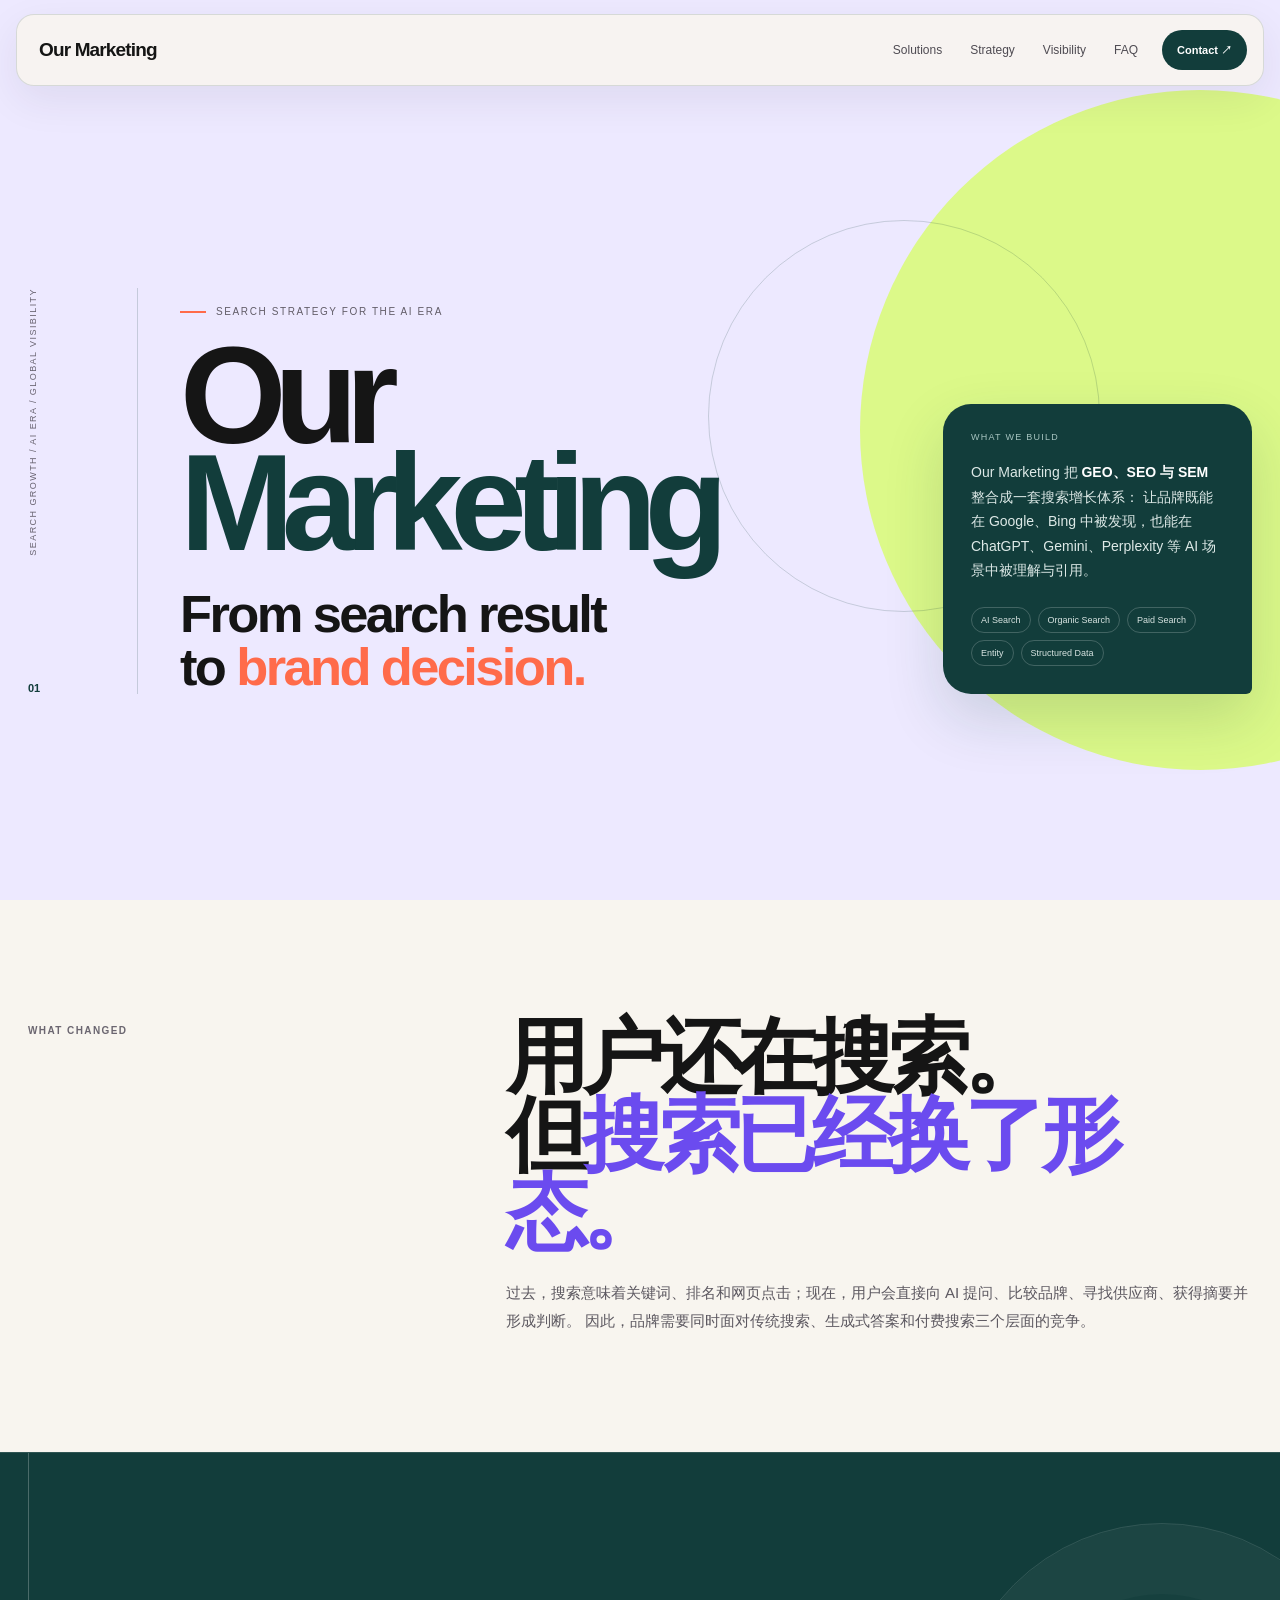
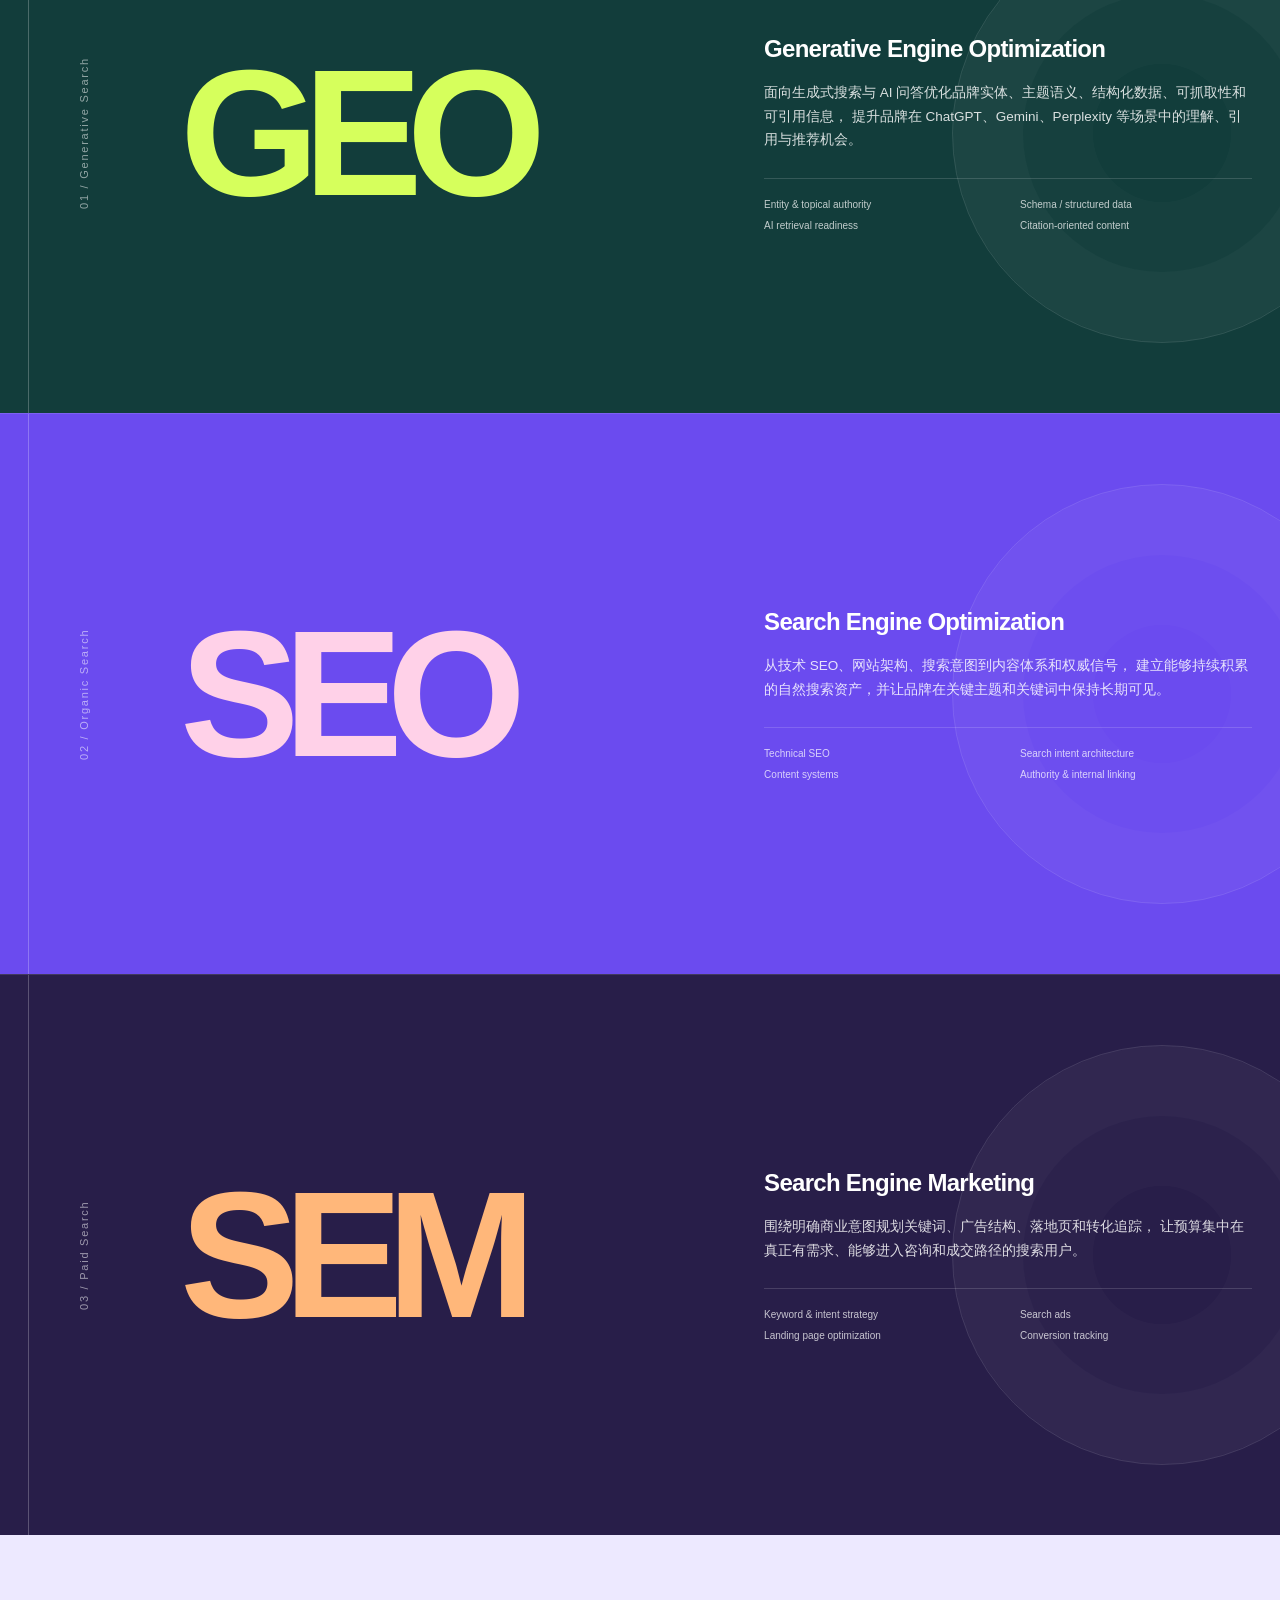
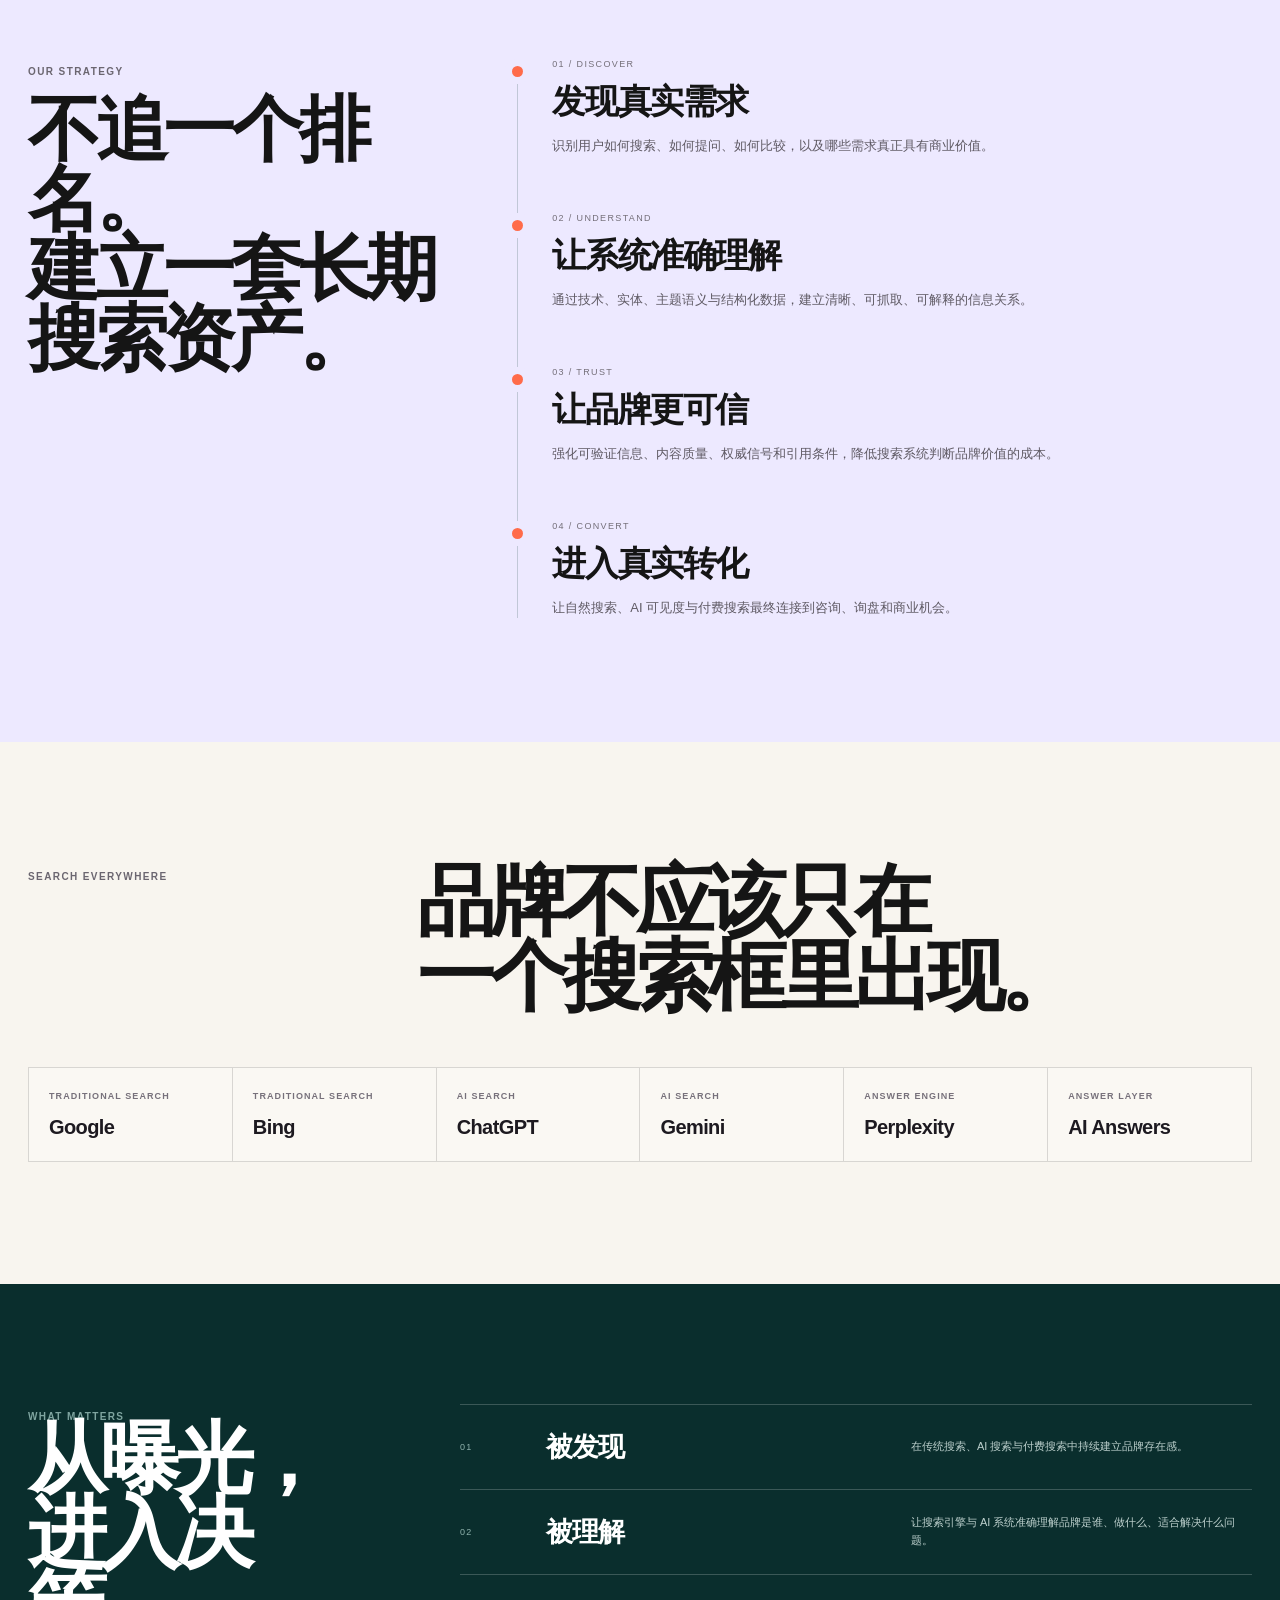
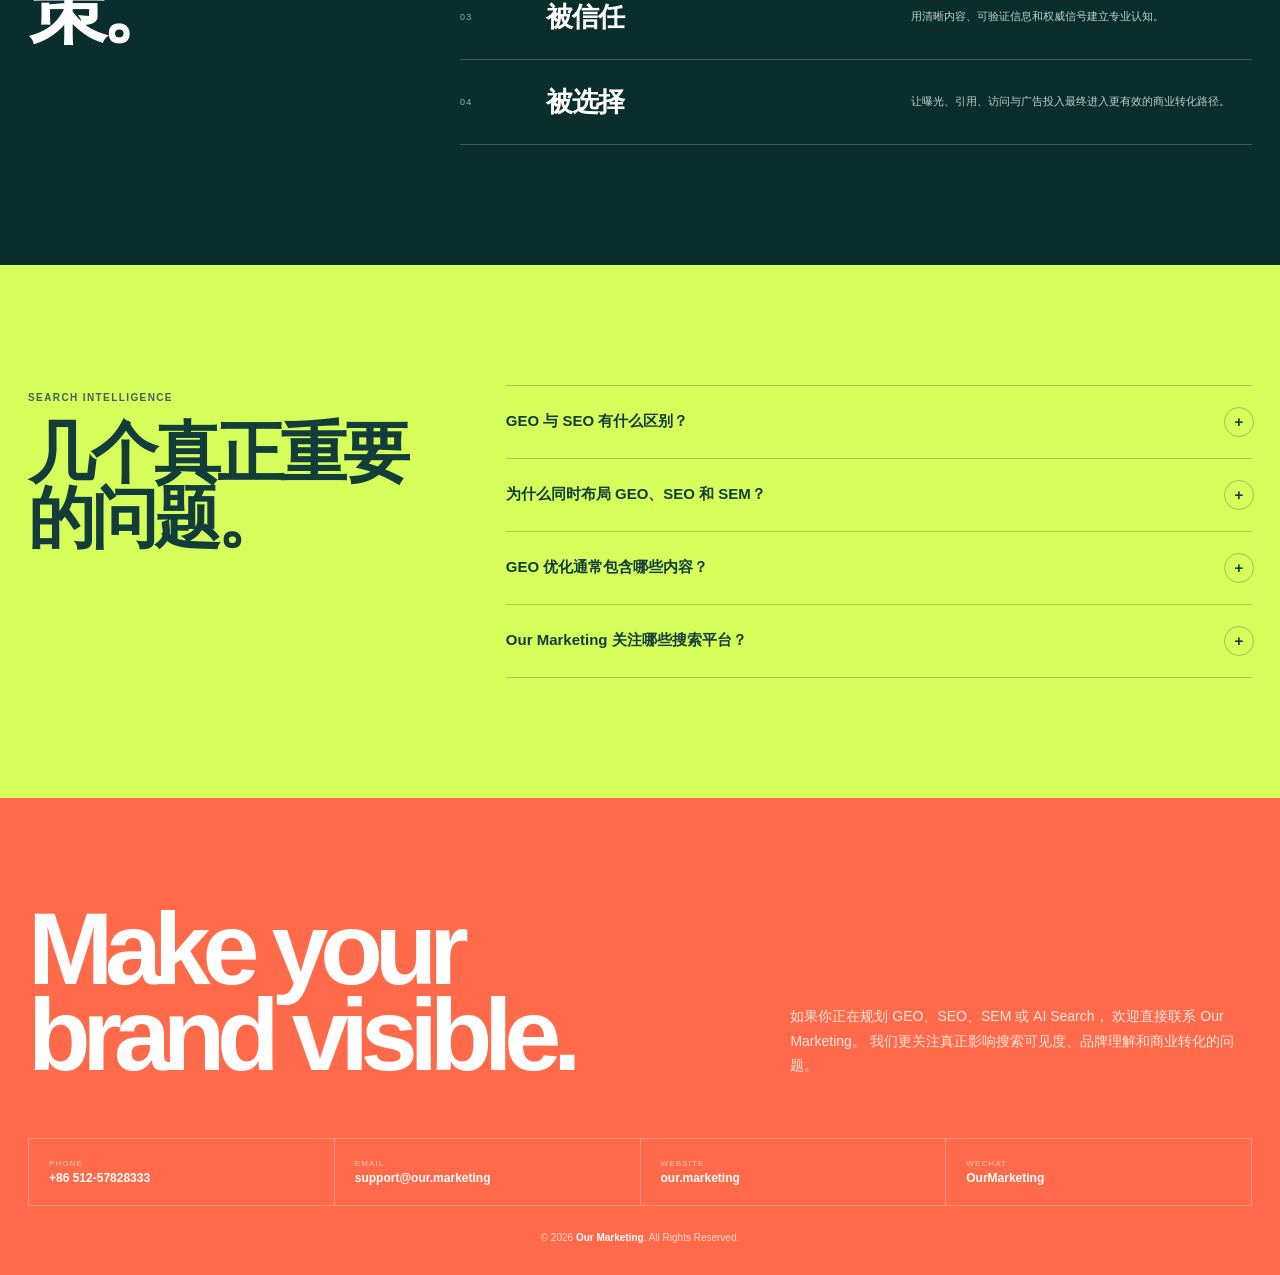
==== commit a4fe0c75: "Update index.html" ====
--- a/index.html
+++ b/index.html
@@ -32,7 +32,7 @@
         "@id":"https://our.marketing/#organization",
         "name":"Our Marketing",
         "url":"https://our.marketing/",
-        "email":"server@our.marketing",
+        "email":"support@our.marketing",
         "telephone":"+86-512-57828333",
         "description":"专注 GEO、SEO 与 SEM 的一体化搜索增长服务。",
         "knowsAbout":[
@@ -51,7 +51,7 @@
         "contactPoint":{
           "@type":"ContactPoint",
           "telephone":"+86-512-57828333",
-          "email":"server@our.marketing",
+          "email":"support@our.marketing",
           "contactType":"sales and customer service"
         }
       },
@@ -1351,9 +1351,9 @@
             <strong>+86 512-57828333</strong>
           </a>
 
-          <a class="contact-item" href="mailto:server@our.marketing">
+          <a class="contact-item" href="mailto:support@our.marketing">
             <small>Email</small>
-            <strong>server@our.marketing</strong>
+            <strong>support@our.marketing</strong>
           </a>
 
           <a class="contact-item" href="https://our.marketing" target="_blank" rel="noopener">
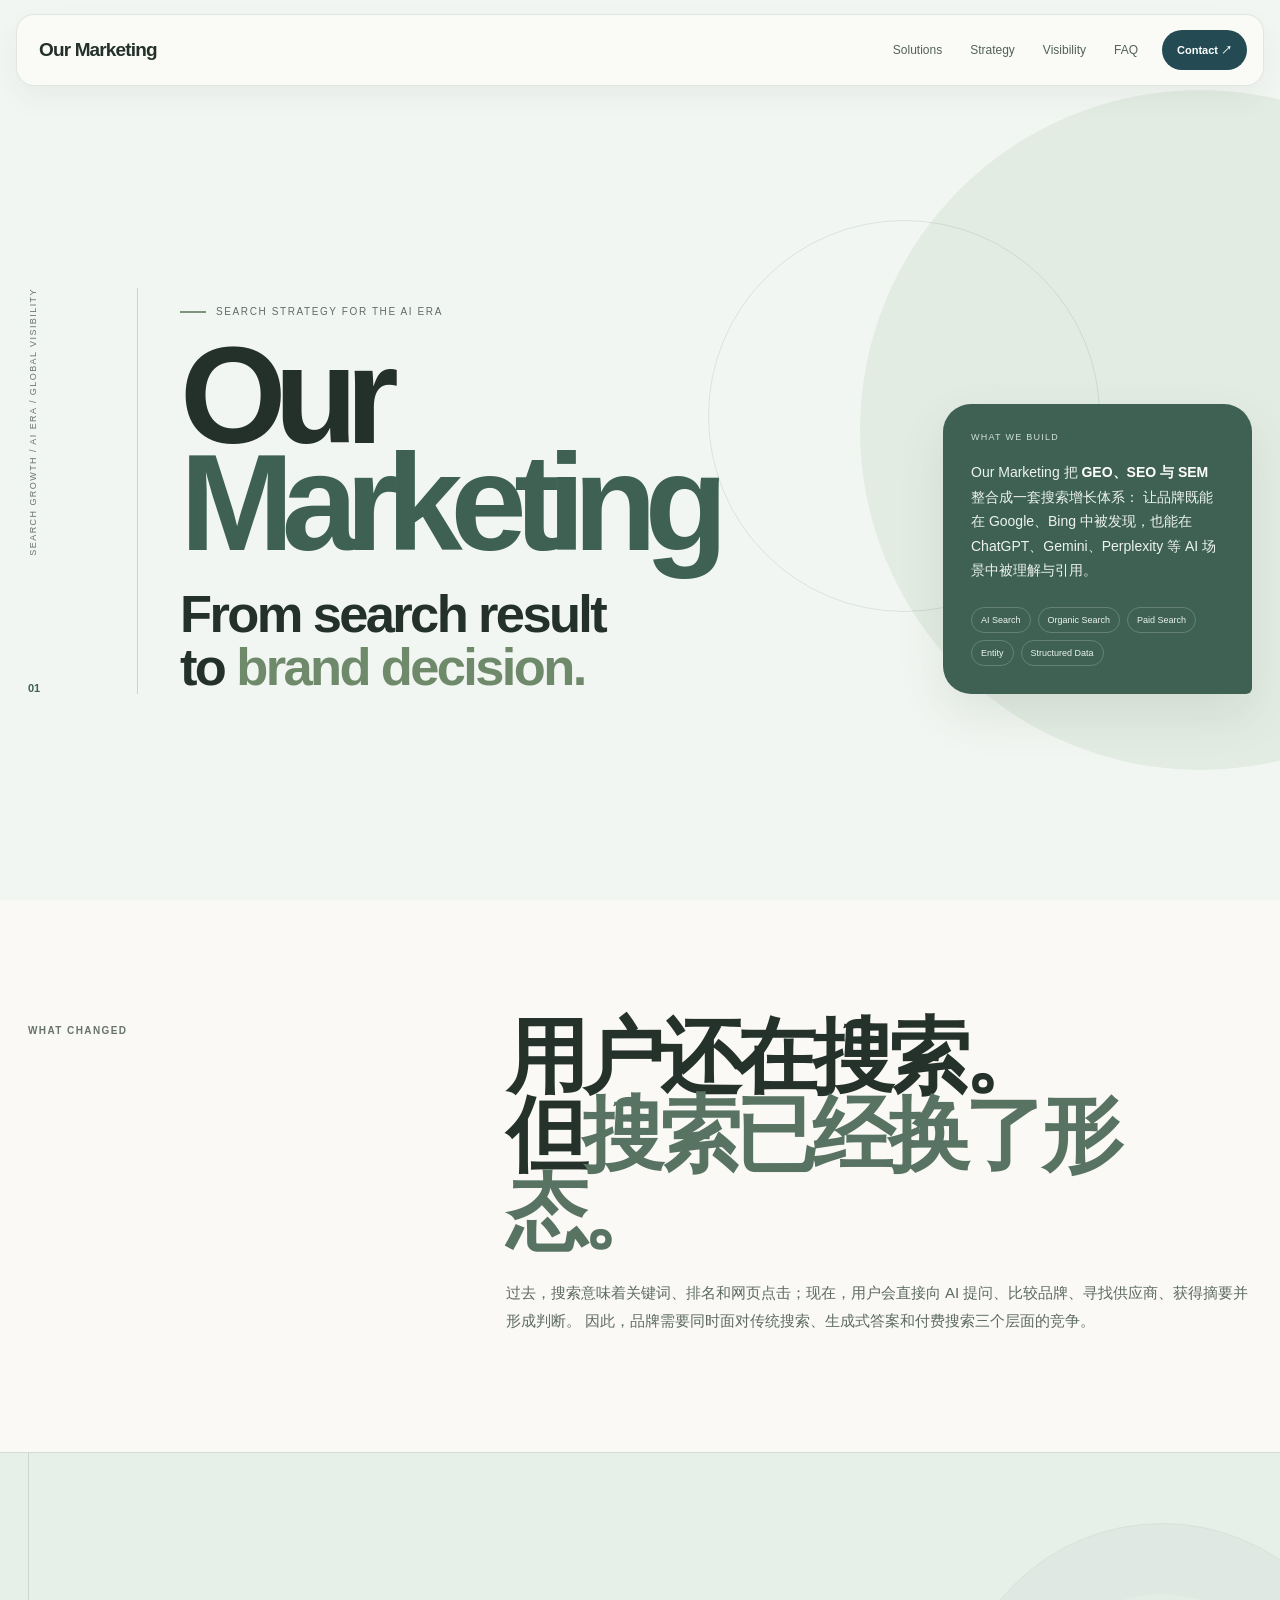
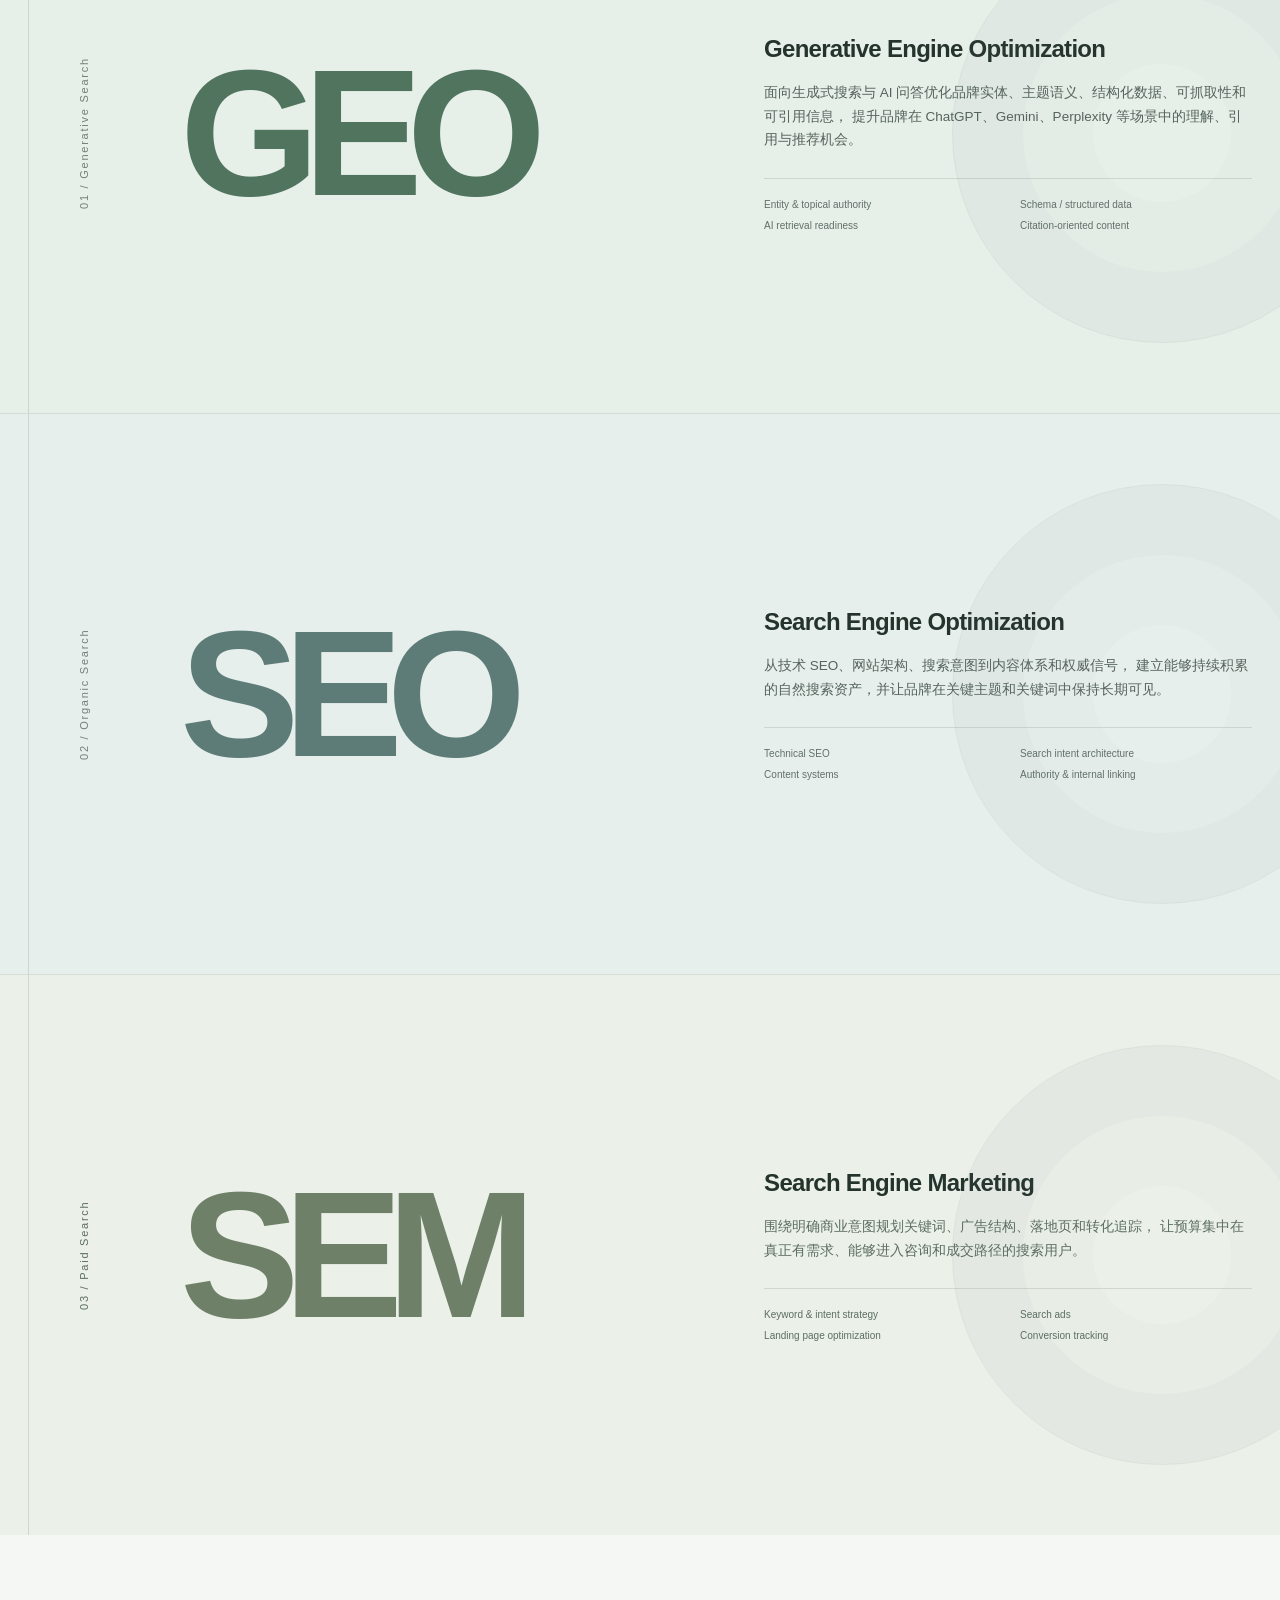
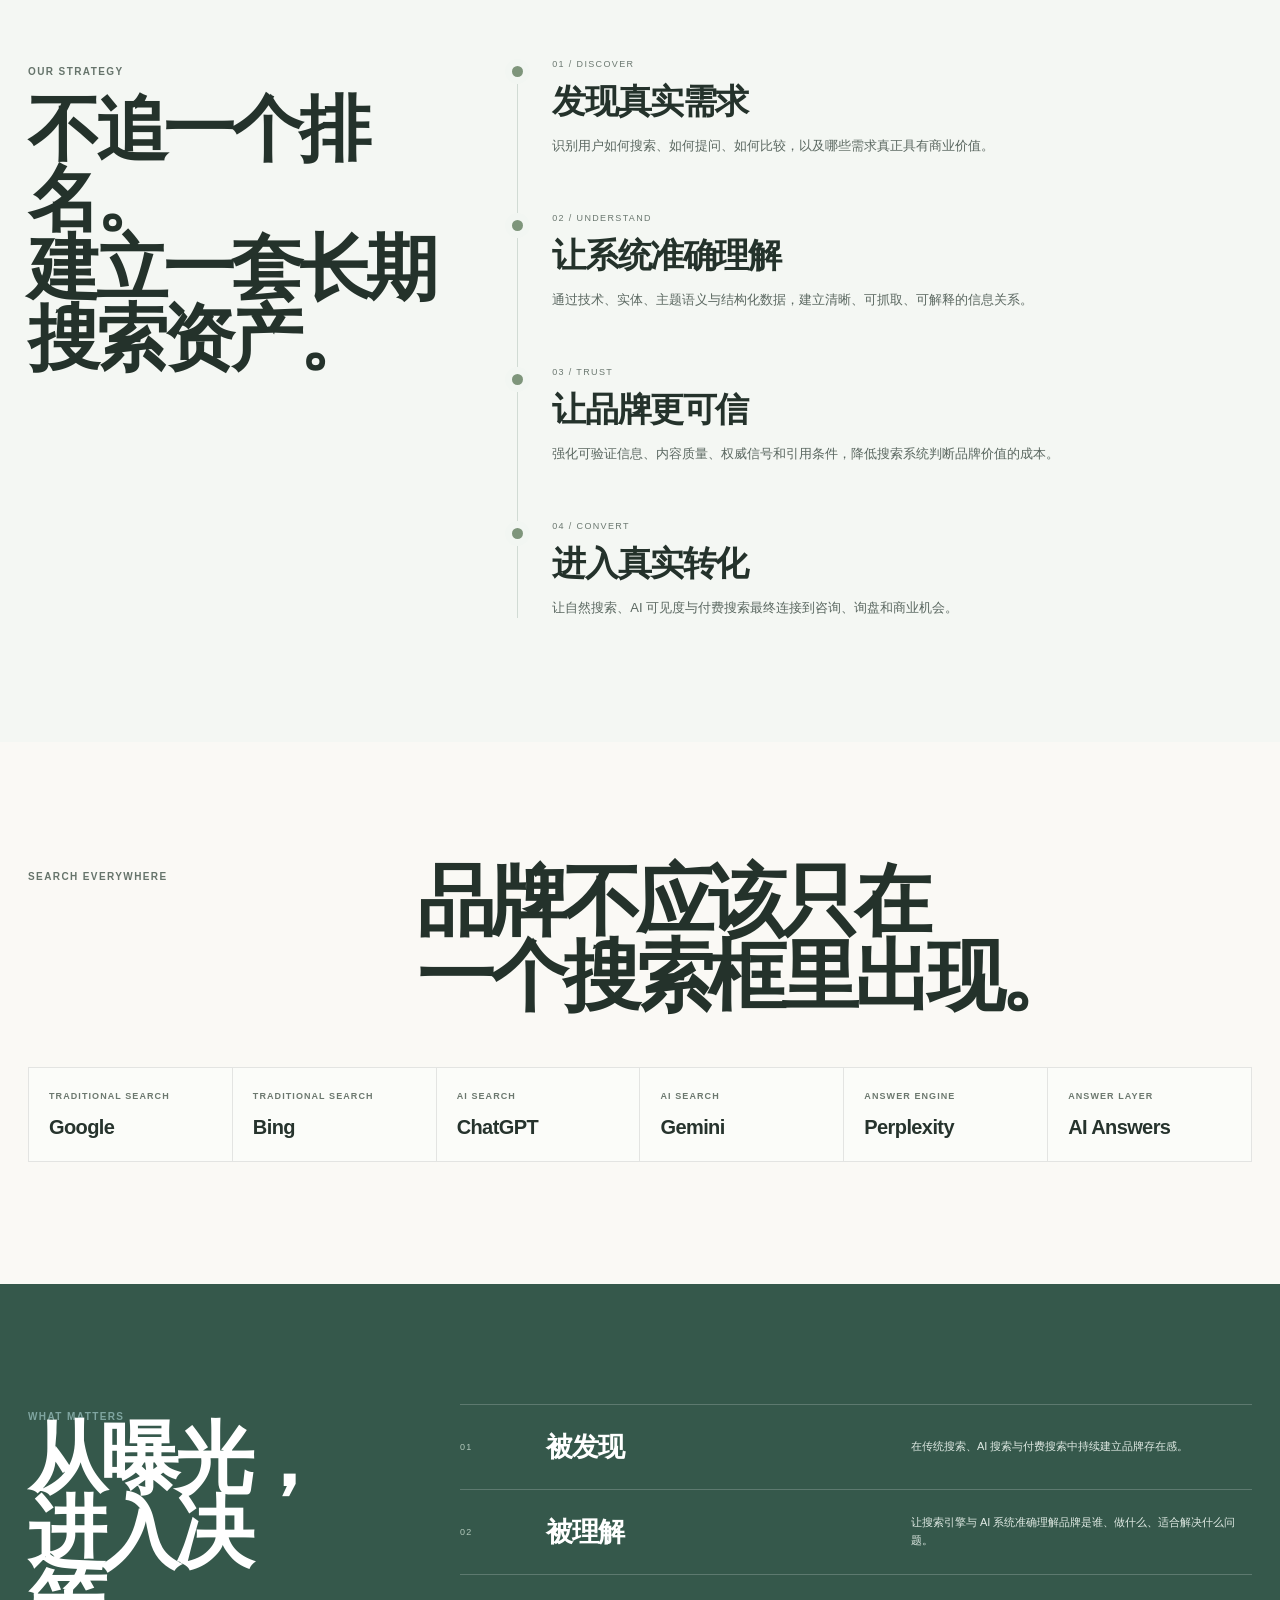
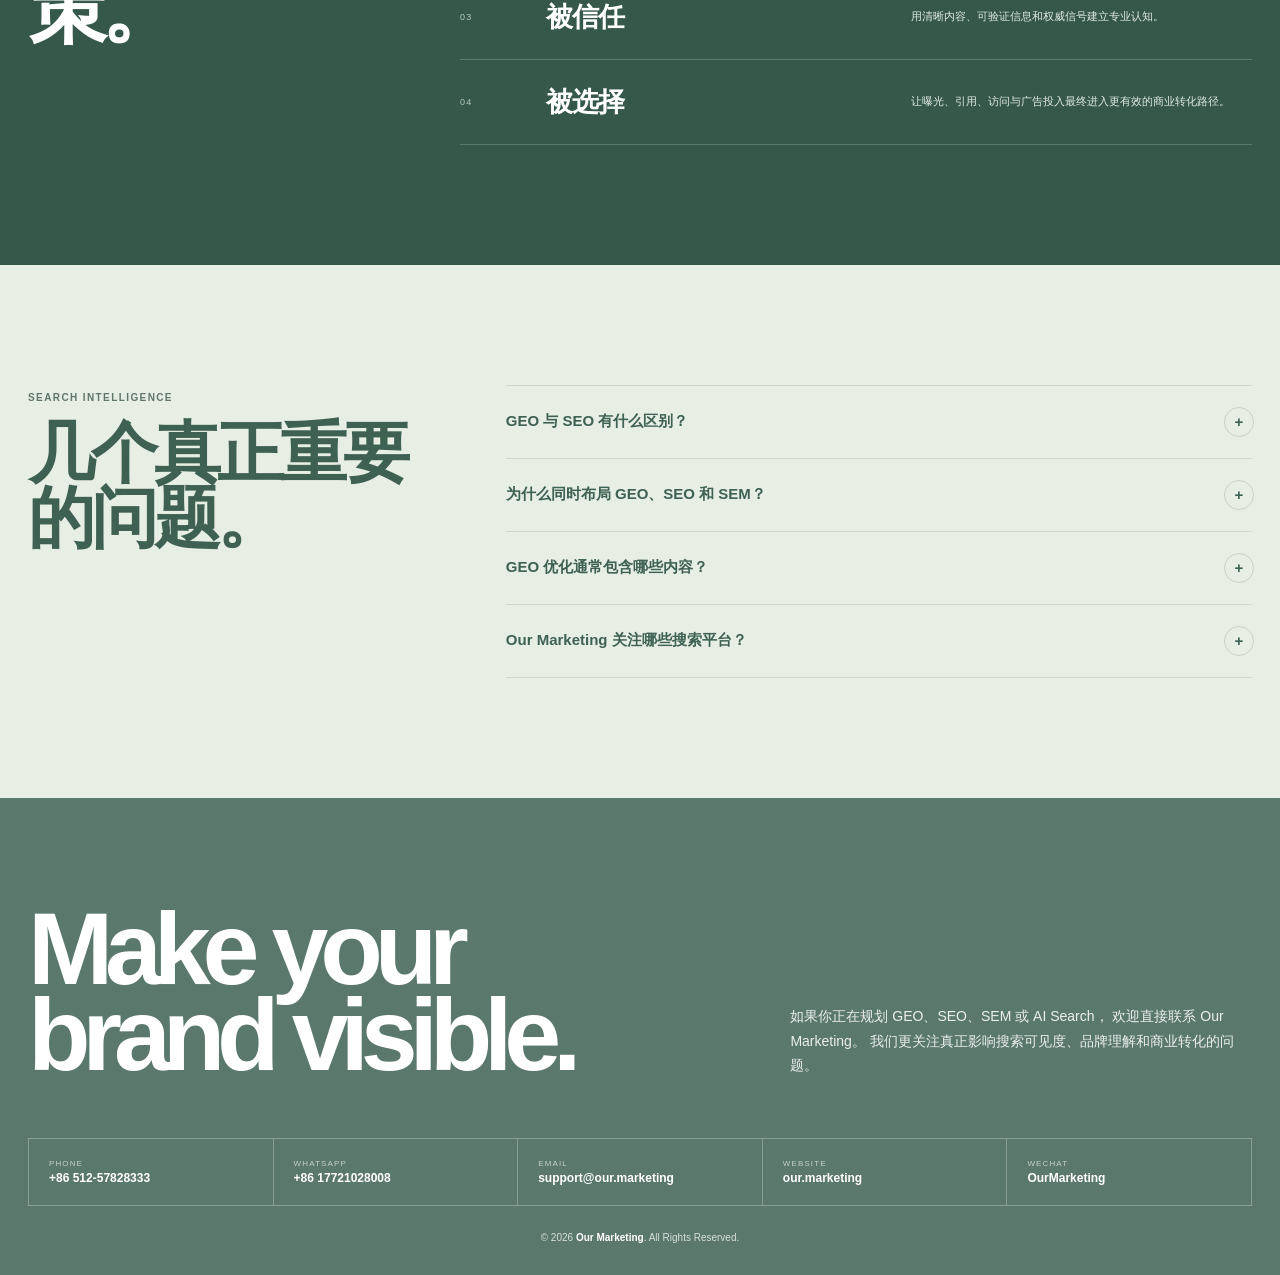
==== commit 502350a7: "Update index.html" ====
--- a/index.html
+++ b/index.html
@@ -3,7 +3,7 @@
 <head>
   <meta charset="UTF-8">
   <meta name="viewport" content="width=device-width, initial-scale=1.0">
-  <meta name="theme-color" content="#EDE9FF">
+  <meta name="theme-color" content="#F4F7F3">
   <meta name="color-scheme" content="light">
 
   <title>Our Marketing</title>
@@ -48,12 +48,22 @@
           "Google Ads",
           "Conversion Optimization"
         ],
-        "contactPoint":{
-          "@type":"ContactPoint",
-          "telephone":"+86-512-57828333",
-          "email":"support@our.marketing",
-          "contactType":"sales and customer service"
-        }
+        "contactPoint":[
+          {
+            "@type":"ContactPoint",
+            "telephone":"+86-512-57828333",
+            "email":"support@our.marketing",
+            "contactType":"sales and customer service"
+          },
+          {
+            "@type":"ContactPoint",
+            "telephone":"+86-17721028008",
+            "contactType":"WhatsApp"
+          }
+        ],
+        "sameAs":[
+          "https://wa.me/8617721028008"
+        ]
       },
       {
         "@type":"WebSite",
@@ -136,18 +146,18 @@
 
   <style>
     :root{
-      --lav:#EDE9FF;
-      --lav-2:#DCD4FF;
-      --cream:#F8F5EF;
-      --ink:#151515;
-      --petrol:#123D3B;
-      --petrol-2:#0A2E2D;
-      --coral:#FF6B4A;
-      --acid:#D6FF5C;
-      --plum:#6B4BEF;
-      --line:rgba(21,21,21,.15);
-      --line-light:rgba(255,255,255,.24);
-      --muted:#66616B;
+      --lav:#F4F7F3;
+      --lav-2:#E6ECE6;
+      --cream:#FAF9F5;
+      --ink:#24312B;
+      --petrol:#3E6154;
+      --petrol-2:#2E4B40;
+      --coral:#7E957B;
+      --acid:#E7EEE4;
+      --plum:#748982;
+      --line:rgba(36,49,43,.115);
+      --line-light:rgba(255,255,255,.22);
+      --muted:#66736C;
       --max:1340px;
     }
 
@@ -155,7 +165,7 @@
     html{scroll-behavior:smooth}
     body{
       margin:0;
-      background:var(--lav);
+      background:#F2F6F2;
       color:var(--ink);
       font-family:Inter,Arial,"Helvetica Neue","PingFang SC","Microsoft YaHei",sans-serif;
       -webkit-font-smoothing:antialiased;
@@ -164,7 +174,7 @@
     }
 
     a{color:inherit;text-decoration:none}
-    ::selection{background:var(--acid);color:var(--petrol)}
+    ::selection{background:#EDF2ED;color:var(--petrol)}
     .wrap{width:min(calc(100% - 56px),var(--max));margin:auto}
 
     /* top nav */
@@ -184,11 +194,11 @@
       display:flex;
       align-items:center;
       gap:24px;
-      border:1px solid rgba(18,61,59,.14);
+      border:1px solid rgba(62,97,84,.13);
       border-radius:18px;
-      background:rgba(248,245,239,.86);
+      background:rgba(250,250,247,.94);
       backdrop-filter:blur(18px);
-      box-shadow:0 14px 40px rgba(50,35,70,.08);
+      box-shadow:0 12px 28px rgba(42,61,52,.05);
     }
 
     .brand{
@@ -204,7 +214,7 @@
       gap:28px;
       align-items:center;
       font-size:12px;
-      color:#4F4B53;
+      color:#53625A;
     }
 
     .menu a:hover{color:var(--plum)}
@@ -216,7 +226,7 @@
       align-items:center;
       justify-content:center;
       border-radius:999px;
-      background:var(--petrol);
+      background:#244B53;
       color:#fff;
       font-size:11px;
       font-weight:750;
@@ -240,8 +250,8 @@
       right:-260px;
       top:90px;
       border-radius:50%;
-      background:var(--acid);
-      opacity:.72;
+      background:#DFE9DF;
+      opacity:.76;
     }
 
     .hero::after{
@@ -252,7 +262,7 @@
       right:180px;
       top:220px;
       border-radius:50%;
-      border:1px solid rgba(18,61,59,.18);
+      border:1px solid rgba(62,97,84,.13);
     }
 
     .hero-grid{
@@ -277,7 +287,7 @@
       font-size:9px;
       letter-spacing:.16em;
       text-transform:uppercase;
-      color:#686370;
+      color:#66736B;
       writing-mode:vertical-rl;
       transform:rotate(180deg);
     }
@@ -298,7 +308,7 @@
       font-size:10px;
       letter-spacing:.16em;
       text-transform:uppercase;
-      color:#625D68;
+      color:#5F6C64;
       margin-bottom:26px;
     }
 
@@ -334,16 +344,16 @@
 
     .hero-subline em{
       font-style:normal;
-      color:var(--coral);
+      color:#6F8A6A;
     }
 
     .hero-aside{
       align-self:end;
-      background:var(--petrol);
+      background:#3E6154;
       color:#fff;
       padding:28px;
       border-radius:28px 28px 6px 28px;
-      box-shadow:0 24px 60px rgba(18,61,59,.16);
+      box-shadow:0 20px 48px rgba(51,78,66,.11);
     }
 
     .hero-aside small{
@@ -351,12 +361,12 @@
       font-size:9px;
       letter-spacing:.14em;
       text-transform:uppercase;
-      color:#A7C4C0;
+      color:#D1DED7;
     }
 
     .hero-aside p{
       margin:18px 0 0;
-      color:#DDE9E7;
+      color:#F2F6F3;
       font-size:14px;
       line-height:1.75;
     }
@@ -375,12 +385,12 @@
       border:1px solid rgba(255,255,255,.2);
       border-radius:999px;
       font-size:9px;
-      color:#D7E3E1;
+      color:#E8EFEA;
     }
 
     /* intro split */
     .intro{
-      background:var(--cream);
+      background:#FAF9F5;
       padding:118px 0;
     }
 
@@ -394,7 +404,7 @@
       font-size:10px;
       letter-spacing:.14em;
       text-transform:uppercase;
-      color:#6B6670;
+      color:#66746B;
       font-weight:700;
       padding-top:7px;
     }
@@ -409,28 +419,71 @@
     }
 
     .intro h2 span{
-      color:var(--plum);
+      color:#587361;
     }
 
     .intro p{
       margin:28px 0 0;
       max-width:760px;
-      color:#5C5860;
+      color:#5D6A63;
       font-size:15px;
       line-height:1.82;
     }
 
     /* services as full screen chapters */
     .service-chapter{
-      border-top:1px solid rgba(255,255,255,.12);
+      border-top:1px solid rgba(24,52,59,.10);
       color:#fff;
       position:relative;
       overflow:hidden;
     }
 
-    .service-chapter.geo{background:var(--petrol)}
-    .service-chapter.seo{background:var(--plum)}
-    .service-chapter.sem{background:#281E49}
+
+    .service-chapter.geo,
+    .service-chapter.seo,
+    .service-chapter.sem{
+      color:#25332D;
+    }
+
+    .service-chapter .service-index{
+      color:#728078;
+      border-right-color:rgba(37,51,45,.13);
+    }
+
+    .service-chapter .service-copy h3{
+      color:#25332D;
+    }
+
+    .service-chapter .service-copy p{
+      color:#55645C;
+    }
+
+    .service-chapter .service-points{
+      border-top-color:rgba(37,51,45,.13);
+    }
+
+    .service-chapter .service-points span{
+      color:#617068;
+    }
+
+    .service-chapter.geo{background:#E6EFE8;color:#25332D}
+    .service-chapter.seo{background:#E7EFED;color:#25332D}
+    .service-chapter.sem{background:#EBF0E8;color:#25332D}
+
+
+    .service-chapter + .service-chapter{
+      border-top:1px solid rgba(37,51,45,.10);
+    }
+
+    .service-chapter .service-copy h3{
+      font-weight:760;
+    }
+
+    .service-chapter.sem .service-index,
+    .service-chapter.sem .service-copy p,
+    .service-chapter.sem .service-points span{
+      color:#5D6D63;
+    }
 
     .service-inner{
       min-height:560px;
@@ -447,12 +500,12 @@
       display:flex;
       align-items:center;
       justify-content:center;
-      border-right:1px solid var(--line-light);
+      border-right:1px solid rgba(24,52,59,.12);
       font-size:11px;
       letter-spacing:.16em;
       writing-mode:vertical-rl;
       transform:rotate(180deg);
-      color:rgba(255,255,255,.54);
+      color:#748A8F;
     }
 
     .service-code{
@@ -462,9 +515,9 @@
       font-weight:900;
     }
 
-    .geo .service-code{color:var(--acid)}
-    .seo .service-code{color:#FFD1E8}
-    .sem .service-code{color:#FFB77A}
+    .geo .service-code{color:#50745E}
+    .seo .service-code{color:#5D7C77}
+    .sem .service-code{color:#6F8068}
 
     .service-copy h3{
       margin:0;
@@ -474,7 +527,7 @@
 
     .service-copy p{
       margin:18px 0 0;
-      color:rgba(255,255,255,.84);
+      color:rgba(255,255,255,.88);
       font-size:13.5px;
       line-height:1.75;
       max-width:630px;
@@ -486,12 +539,12 @@
       grid-template-columns:1fr 1fr;
       gap:10px 24px;
       padding-top:20px;
-      border-top:1px solid rgba(255,255,255,.15);
+      border-top:1px solid rgba(24,52,59,.12);
     }
 
     .service-points span{
       font-size:10px;
-      color:rgba(255,255,255,.74);
+      color:rgba(255,255,255,.76);
     }
 
     .service-orb{
@@ -502,10 +555,10 @@
       right:-120px;
       top:50%;
       transform:translateY(-50%);
-      border:1px solid rgba(255,255,255,.13);
+      border:1px solid rgba(62,97,84,.085);
       box-shadow:
-        inset 0 0 0 70px rgba(255,255,255,.025),
-        inset 0 0 0 140px rgba(255,255,255,.018);
+        inset 0 0 0 70px rgba(91,120,99,.026),
+        inset 0 0 0 140px rgba(91,120,99,.018);
     }
 
     /* strategy */
@@ -534,7 +587,7 @@
     }
 
     .strategy-flow{
-      border-left:1px solid rgba(18,61,59,.2);
+      border-left:1px solid rgba(53,89,75,.18);
       padding-left:34px;
     }
 
@@ -554,7 +607,7 @@
       height:11px;
       border-radius:50%;
       background:var(--coral);
-      box-shadow:0 0 0 7px var(--lav);
+      box-shadow:0 0 0 7px #F2F6F2;
     }
 
     .strategy-step small{
@@ -562,7 +615,7 @@
       font-size:9px;
       letter-spacing:.15em;
       text-transform:uppercase;
-      color:#746F79;
+      color:#6B7870;
     }
 
     .strategy-step h3{
@@ -574,7 +627,7 @@
     .strategy-step p{
       margin:10px 0 0;
       max-width:640px;
-      color:#5F5A64;
+      color:#5B6861;
       font-size:13px;
       line-height:1.68;
     }
@@ -604,7 +657,7 @@
       grid-template-columns:repeat(6,minmax(0,1fr));
       border-top:1px solid var(--line);
       border-left:1px solid var(--line);
-      background:rgba(255,255,255,.24);
+      background:#FBFCF9;
     }
 
     .platform{
@@ -619,15 +672,15 @@
     }
 
     .platform:hover{
-      background:rgba(214,255,92,.52);
+      background:#E7EFE9;
     }
 
     .platform:hover small{
-      color:#50604B;
+      color:#5D6C64;
     }
 
     .platform:hover strong{
-      color:var(--petrol);
+      color:#355349;
     }
 
     .platform small{
@@ -635,7 +688,7 @@
       line-height:1.35;
       letter-spacing:.12em;
       text-transform:uppercase;
-      color:#77717B;
+      color:#6C786F;
       font-weight:650;
     }
 
@@ -643,15 +696,21 @@
       font-size:20px;
       line-height:1.15;
       letter-spacing:-.03em;
-      color:#1D1A20;
+      color:#26332D;
       font-weight:760;
     }
 
     /* outcomes */
     .outcomes{
-      background:var(--petrol-2);
+      background:#35584B;
       color:#fff;
       padding:120px 0;
+    }
+
+
+    .outcomes h2,
+    .outcome-item h3{
+      color:#FFFFFF;
     }
 
     .outcomes-grid{
@@ -683,7 +742,7 @@
     .outcome-item span{
       font-size:9px;
       letter-spacing:.14em;
-      color:#8FB2AD;
+      color:#B2C8BB;
     }
 
     .outcome-item h3{
@@ -694,7 +753,7 @@
 
     .outcome-item p{
       margin:0;
-      color:#BDD0CD;
+      color:#E0EAE4;
       font-size:11px;
       line-height:1.6;
     }
@@ -703,6 +762,12 @@
     .faq{
       padding:120px 0;
       background:var(--acid);
+    }
+
+
+    .faq h2,
+    .faq-list summary{
+      color:#304A3E;
     }
 
     .faq-grid{
@@ -720,11 +785,11 @@
     }
 
     .faq-list details{
-      border-top:1px solid rgba(18,61,59,.25);
+      border-top:1px solid rgba(53,89,75,.14);
     }
 
     .faq-list details:last-child{
-      border-bottom:1px solid rgba(18,61,59,.25);
+      border-bottom:1px solid rgba(53,89,75,.14);
     }
 
     .faq-list summary{
@@ -746,7 +811,7 @@
       content:"+";
       width:28px;
       height:28px;
-      border:1px solid rgba(18,61,59,.3);
+      border:1px solid rgba(53,89,75,.18);
       border-radius:50%;
       display:grid;
       place-items:center;
@@ -755,20 +820,20 @@
 
     .faq-list details[open] summary::after{
       transform:rotate(45deg);
-      background:var(--petrol);
+      background:#3E6154;
       color:#fff;
     }
 
     .faq-list p{
       margin:-2px 0 22px;
-      color:#35554F;
+      color:#52665B;
       font-size:12px;
       line-height:1.72;
     }
 
     /* contact */
     .contact{
-      background:var(--coral);
+      background:#5B786D;
       color:#fff;
       padding:108px 0 0;
     }
@@ -789,14 +854,14 @@
     }
 
     .contact-copy{
-      color:rgba(255,255,255,.84);
+      color:rgba(255,255,255,.88);
       font-size:14px;
       line-height:1.75;
     }
 
     .contact-grid{
       display:grid;
-      grid-template-columns:repeat(4,1fr);
+      grid-template-columns:repeat(5,1fr);
       border-top:1px solid rgba(255,255,255,.28);
       border-left:1px solid rgba(255,255,255,.28);
     }
@@ -810,7 +875,7 @@
 
     a.contact-item:hover{
       background:#fff;
-      color:var(--coral);
+      color:#6F8A6A;
     }
 
     .contact-item small{
@@ -829,7 +894,7 @@
     }
 
     footer{
-      background:var(--coral);
+      background:#5B786D;
       color:#fff;
       padding:26px 0 32px;
     }
@@ -837,10 +902,36 @@
     .footer-row{
       text-align:center;
       font-size:10px;
-      color:rgba(255,255,255,.74);
+      color:rgba(255,255,255,.76);
     }
 
     .footer-row a{color:#fff;font-weight:700}
+
+
+    /* Contrast safeguards */
+    .intro,
+    .strategy,
+    .visibility,
+    .faq{
+      color:#24322B;
+    }
+
+    .hero-aside,
+    .outcomes,
+    .contact,
+    footer{
+      color:#FFFFFF;
+    }
+
+    .hero-aside p,
+    .hero-aside span{
+      color:#EDF3EF;
+    }
+
+    .contact-item small,
+    .contact-item strong{
+      color:inherit;
+    }
 
     .reveal{
       opacity:0;
@@ -878,7 +969,7 @@
       .strategy-title{position:static}
 
       .visibility-map{grid-template-columns:repeat(3,1fr)}
-      .contact-grid{grid-template-columns:1fr 1fr}
+      .contact-grid{grid-template-columns:repeat(3,1fr)}
     }
 
     @media(max-width:760px){
@@ -954,7 +1045,7 @@
         transform:none;
         justify-content:flex-start;
         border-right:0;
-        border-bottom:1px solid var(--line-light);
+        border-bottom:1px solid rgba(36,51,43,.14);
         padding-bottom:12px;
       }
 
@@ -1294,7 +1385,7 @@
     <section class="faq" id="faq">
       <div class="wrap faq-grid">
         <div class="reveal">
-          <div class="label" style="color:#40615B">Search Intelligence</div>
+          <div class="label" style="color:#60766A">Search Intelligence</div>
           <h2>几个真正重要的问题。</h2>
         </div>
 
@@ -1349,6 +1440,11 @@
           <a class="contact-item" href="tel:+8651257828333">
             <small>Phone</small>
             <strong>+86 512-57828333</strong>
+          </a>
+
+          <a class="contact-item" href="https://wa.me/8617721028008" target="_blank" rel="noopener">
+            <small>WhatsApp</small>
+            <strong>+86 17721028008</strong>
           </a>
 
           <a class="contact-item" href="mailto:support@our.marketing">
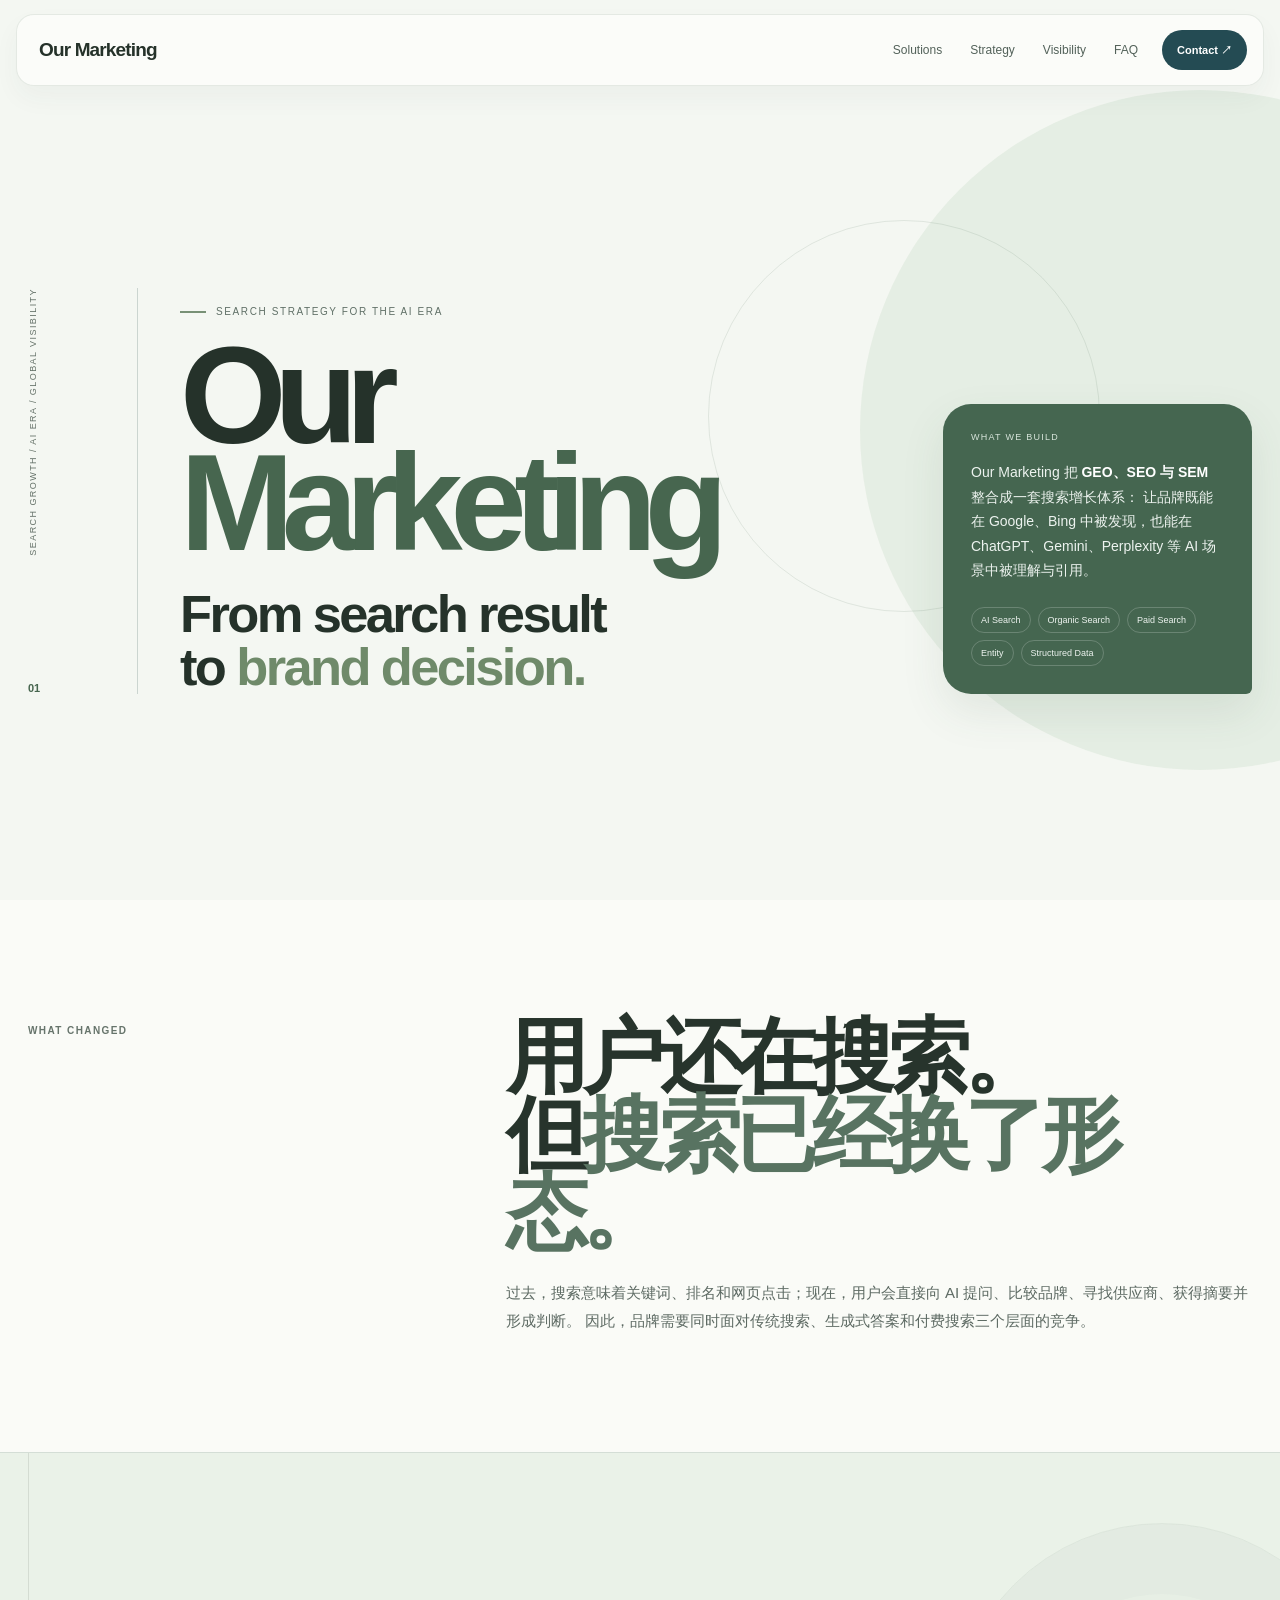
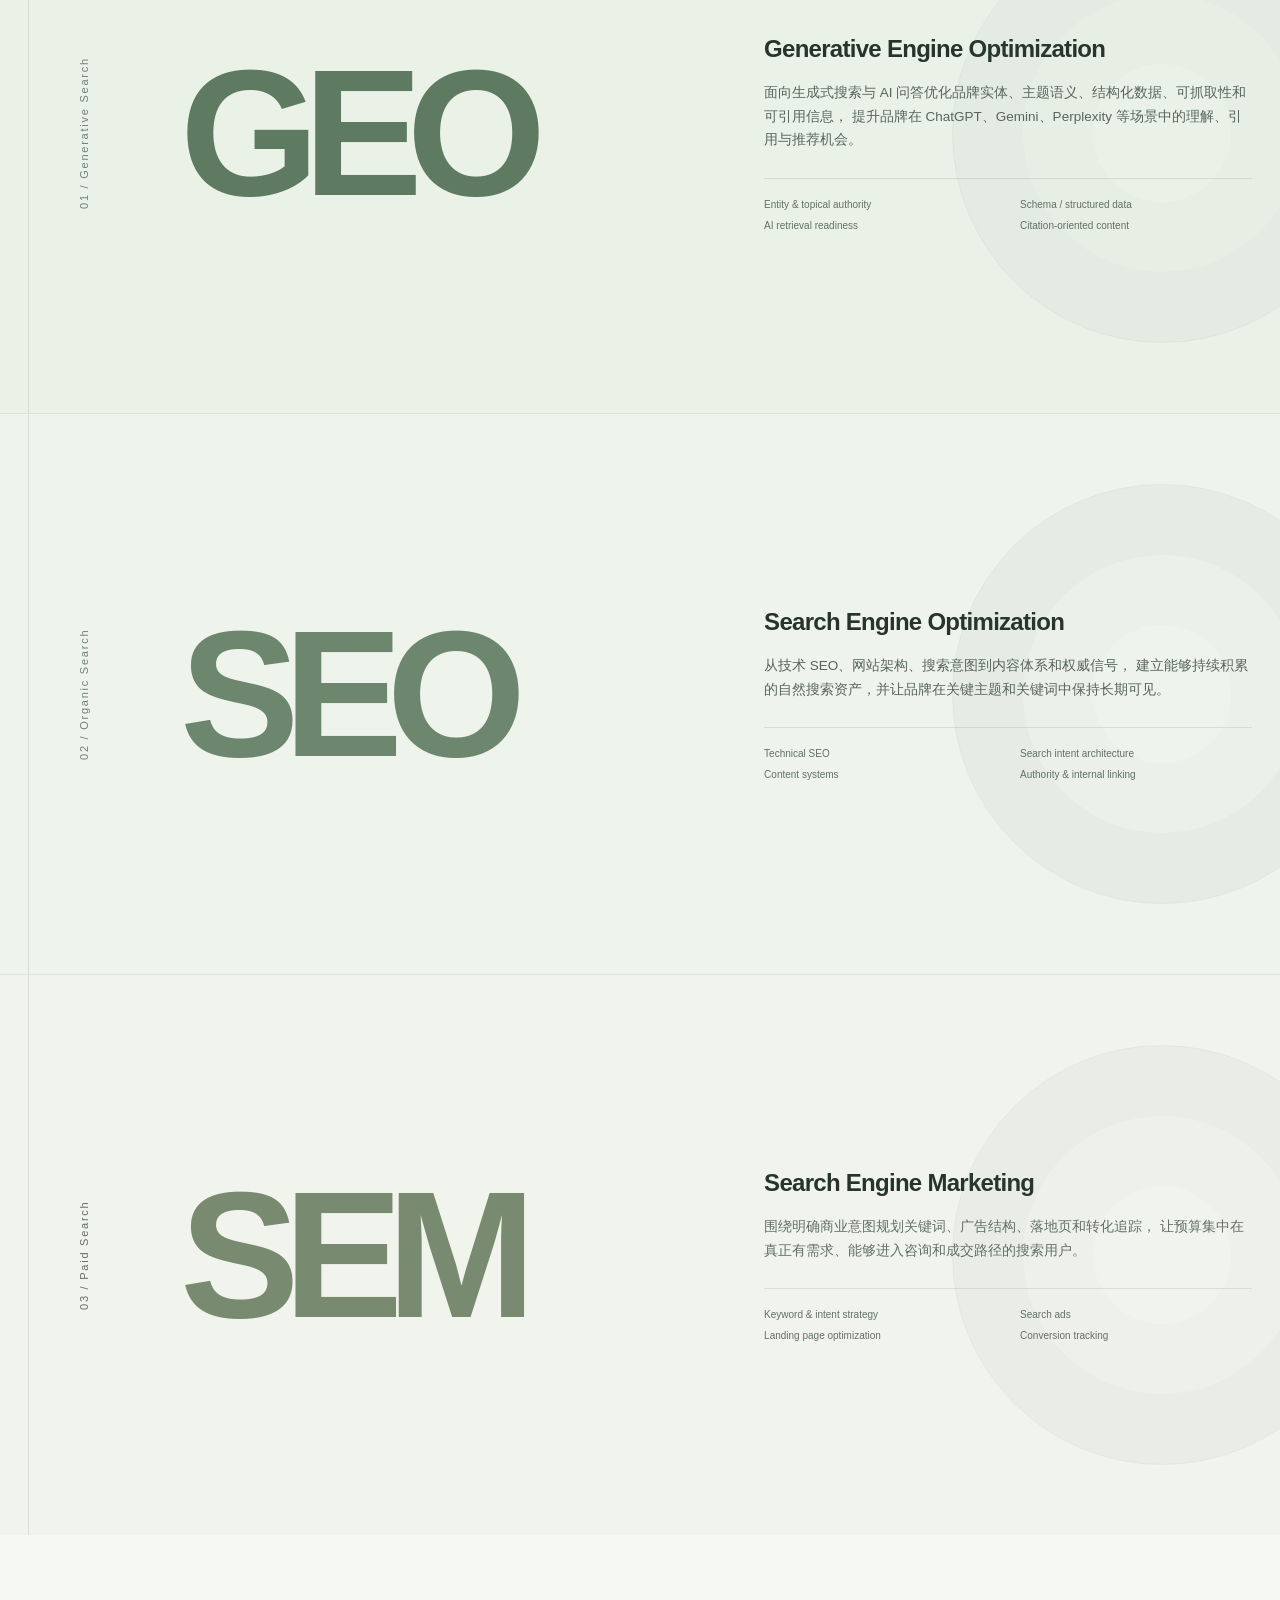
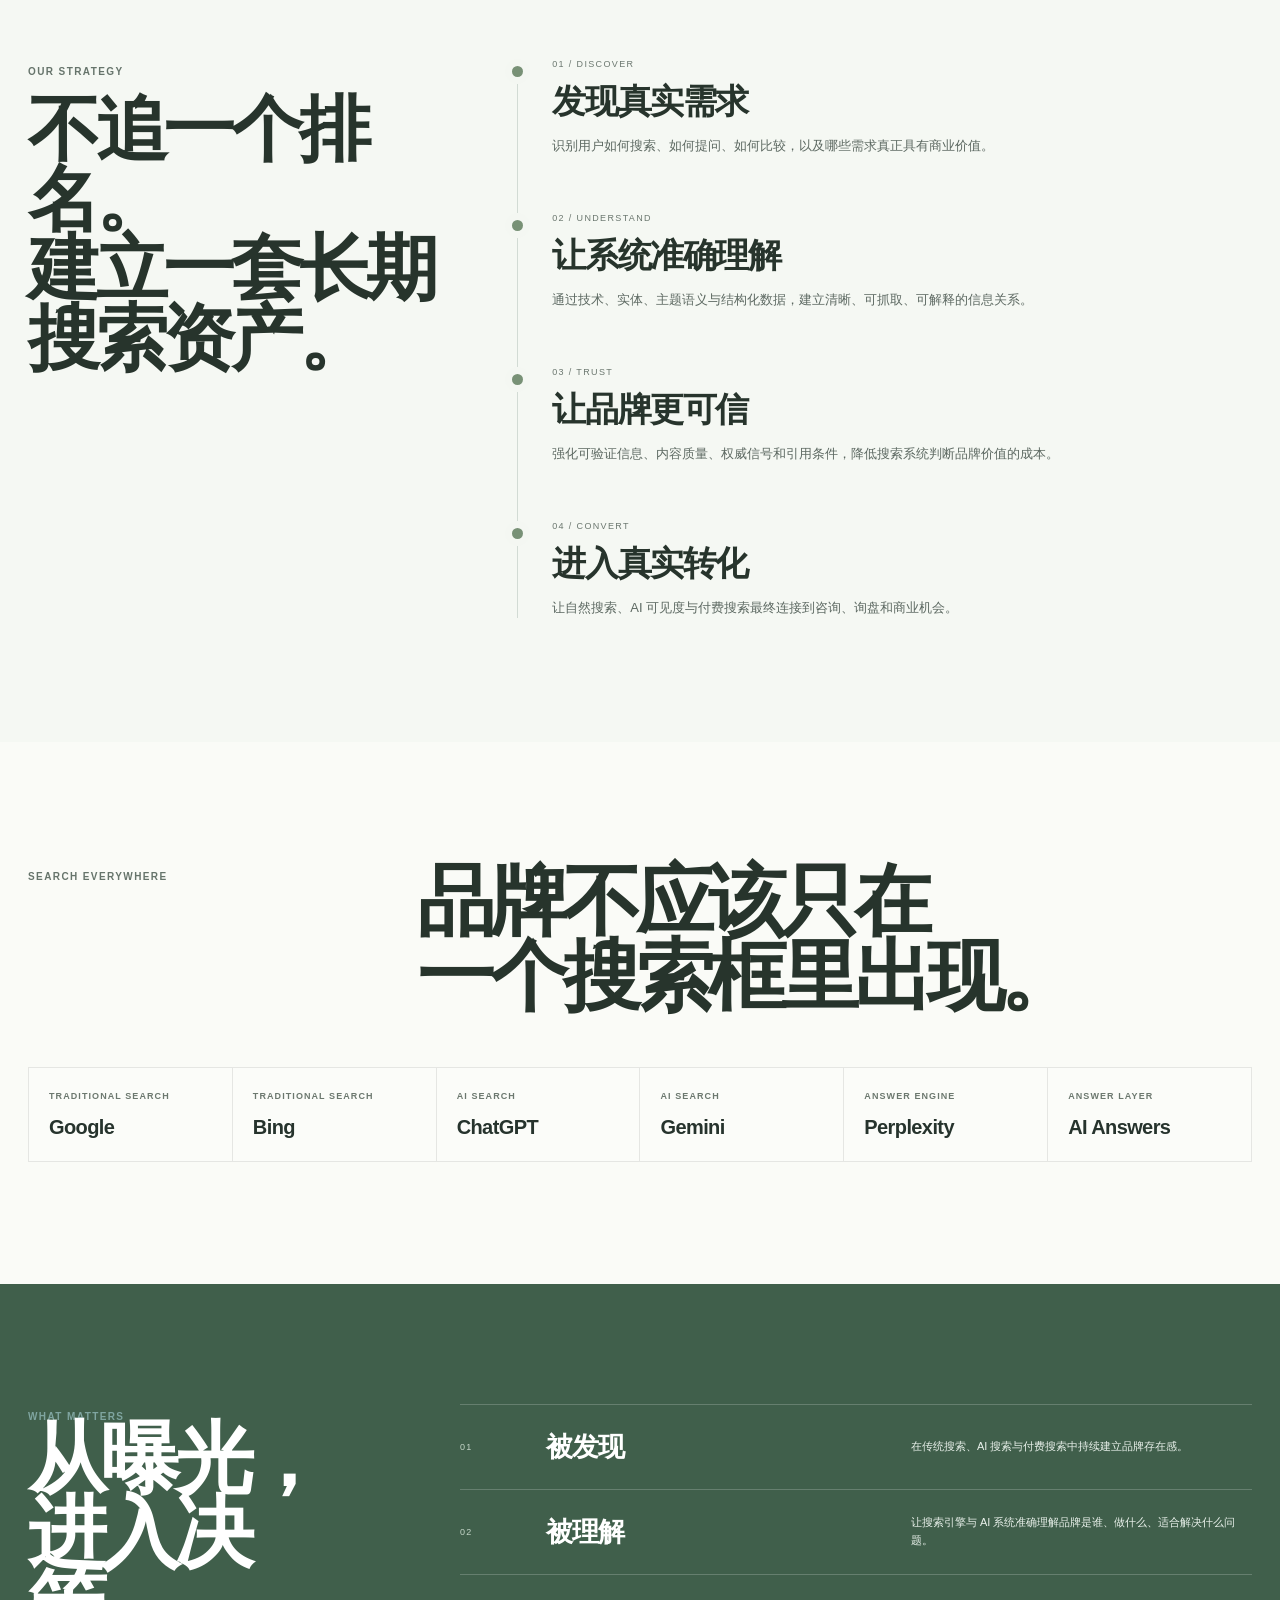
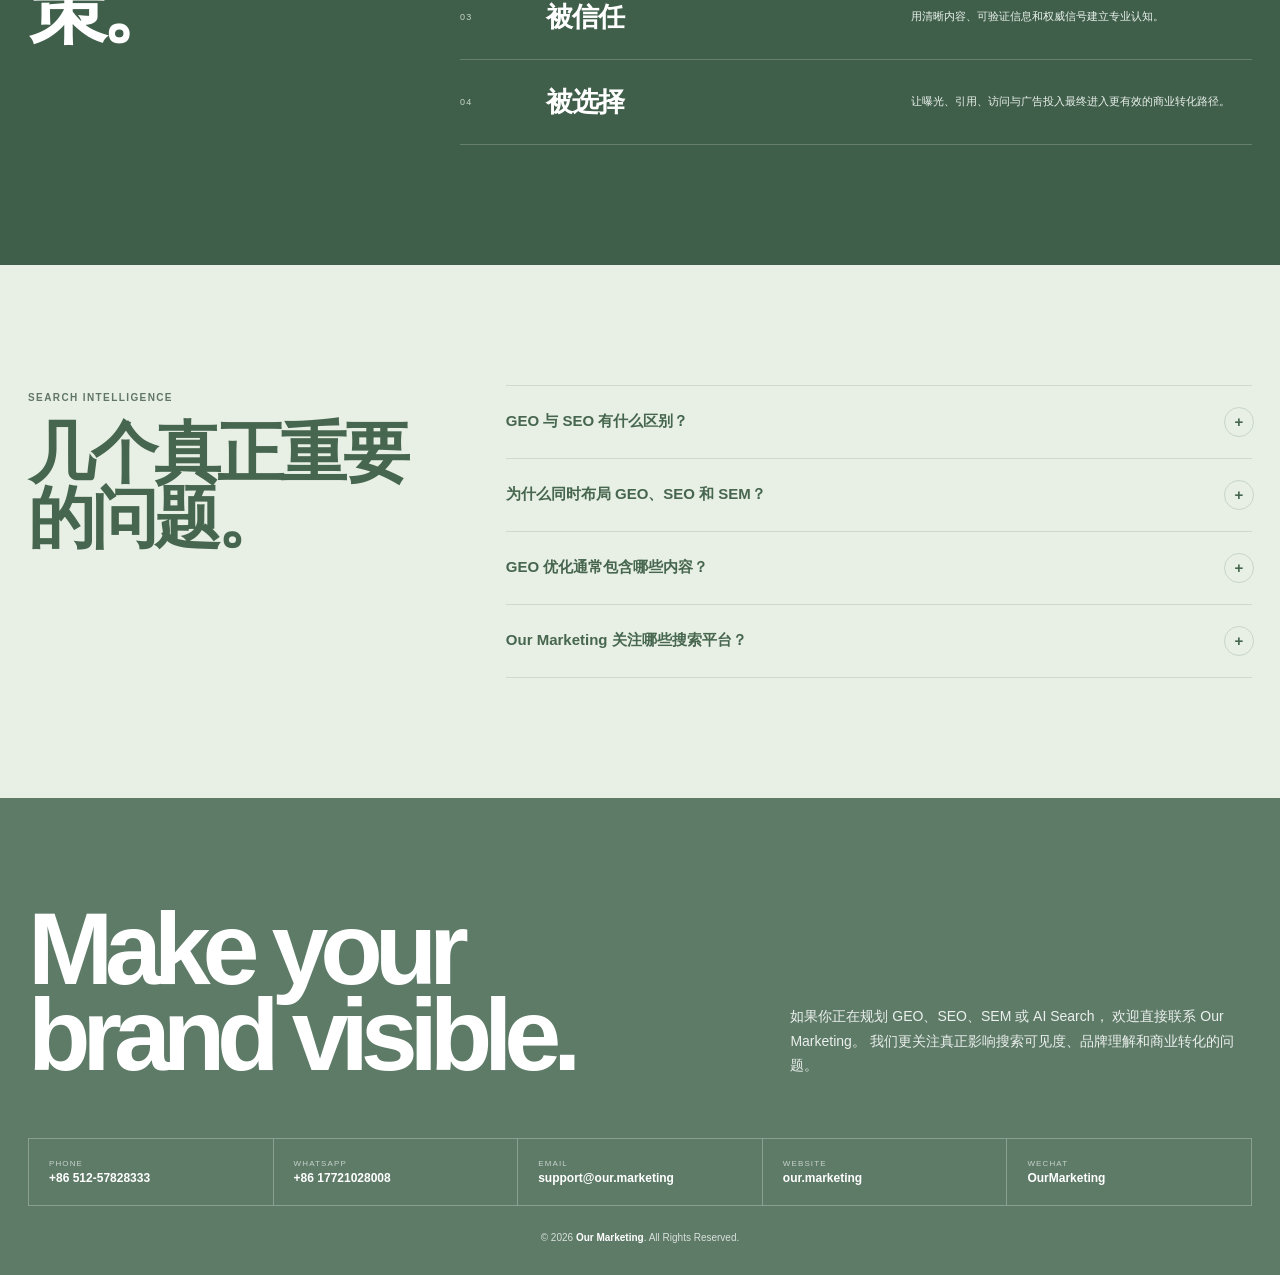
==== commit df8d8d4f: "Update index.html" ====
--- a/index.html
+++ b/index.html
@@ -3,7 +3,7 @@
 <head>
   <meta charset="UTF-8">
   <meta name="viewport" content="width=device-width, initial-scale=1.0">
-  <meta name="theme-color" content="#F4F7F3">
+  <meta name="theme-color" content="#F5F8F3">
   <meta name="color-scheme" content="light">
 
   <title>Our Marketing</title>
@@ -146,18 +146,18 @@
 
   <style>
     :root{
-      --lav:#F4F7F3;
-      --lav-2:#E6ECE6;
-      --cream:#FAF9F5;
-      --ink:#24312B;
-      --petrol:#3E6154;
-      --petrol-2:#2E4B40;
-      --coral:#7E957B;
-      --acid:#E7EEE4;
-      --plum:#748982;
-      --line:rgba(36,49,43,.115);
+      --lav:#F5F8F3;
+      --lav-2:#E6ECE3;
+      --cream:#FAFBF7;
+      --ink:#25322A;
+      --petrol:#47664F;
+      --petrol-2:#31483A;
+      --coral:#789176;
+      --acid:#E8F0E5;
+      --plum:#7F9382;
+      --line:rgba(37,50,42,.105);
       --line-light:rgba(255,255,255,.22);
-      --muted:#66736C;
+      --muted:#66736A;
       --max:1340px;
     }
 
@@ -165,7 +165,7 @@
     html{scroll-behavior:smooth}
     body{
       margin:0;
-      background:#F2F6F2;
+      background:#F4F7F2;
       color:var(--ink);
       font-family:Inter,Arial,"Helvetica Neue","PingFang SC","Microsoft YaHei",sans-serif;
       -webkit-font-smoothing:antialiased;
@@ -174,7 +174,7 @@
     }
 
     a{color:inherit;text-decoration:none}
-    ::selection{background:#EDF2ED;color:var(--petrol)}
+    ::selection{background:#EDF3E9;color:var(--petrol)}
     .wrap{width:min(calc(100% - 56px),var(--max));margin:auto}
 
     /* top nav */
@@ -194,11 +194,11 @@
       display:flex;
       align-items:center;
       gap:24px;
-      border:1px solid rgba(62,97,84,.13);
+      border:1px solid rgba(71,102,79,.12);
       border-radius:18px;
-      background:rgba(250,250,247,.94);
+      background:rgba(251,252,249,.95);
       backdrop-filter:blur(18px);
-      box-shadow:0 12px 28px rgba(42,61,52,.05);
+      box-shadow:0 12px 26px rgba(54,78,61,.045);
     }
 
     .brand{
@@ -250,8 +250,8 @@
       right:-260px;
       top:90px;
       border-radius:50%;
-      background:#DFE9DF;
-      opacity:.76;
+      background:#E2ECE0;
+      opacity:.78;
     }
 
     .hero::after{
@@ -262,7 +262,7 @@
       right:180px;
       top:220px;
       border-radius:50%;
-      border:1px solid rgba(62,97,84,.13);
+      border:1px solid rgba(71,102,79,.12);
     }
 
     .hero-grid{
@@ -287,7 +287,7 @@
       font-size:9px;
       letter-spacing:.16em;
       text-transform:uppercase;
-      color:#66736B;
+      color:#647168;
       writing-mode:vertical-rl;
       transform:rotate(180deg);
     }
@@ -308,7 +308,7 @@
       font-size:10px;
       letter-spacing:.16em;
       text-transform:uppercase;
-      color:#5F6C64;
+      color:#607067;
       margin-bottom:26px;
     }
 
@@ -316,7 +316,7 @@
       content:"";
       width:26px;
       height:2px;
-      background:var(--coral);
+      background:#789176;
     }
 
     h1{
@@ -349,11 +349,11 @@
 
     .hero-aside{
       align-self:end;
-      background:#3E6154;
+      background:#456650;
       color:#fff;
       padding:28px;
       border-radius:28px 28px 6px 28px;
-      box-shadow:0 20px 48px rgba(51,78,66,.11);
+      box-shadow:0 18px 44px rgba(55,84,64,.10);
     }
 
     .hero-aside small{
@@ -361,12 +361,12 @@
       font-size:9px;
       letter-spacing:.14em;
       text-transform:uppercase;
-      color:#D1DED7;
+      color:#D7E4DA;
     }
 
     .hero-aside p{
       margin:18px 0 0;
-      color:#F2F6F3;
+      color:#F4F8F5;
       font-size:14px;
       line-height:1.75;
     }
@@ -385,12 +385,12 @@
       border:1px solid rgba(255,255,255,.2);
       border-radius:999px;
       font-size:9px;
-      color:#E8EFEA;
+      color:#EAF1EC;
     }
 
     /* intro split */
     .intro{
-      background:#FAF9F5;
+      background:#FAFBF7;
       padding:118px 0;
     }
 
@@ -442,37 +442,37 @@
     .service-chapter.geo,
     .service-chapter.seo,
     .service-chapter.sem{
-      color:#25332D;
+      color:#26342B;
     }
 
     .service-chapter .service-index{
-      color:#728078;
-      border-right-color:rgba(37,51,45,.13);
+      color:#718078;
+      border-right-color:rgba(38,52,43,.11);
     }
 
     .service-chapter .service-copy h3{
-      color:#25332D;
+      color:#26342B;
     }
 
     .service-chapter .service-copy p{
-      color:#55645C;
+      color:#57665C;
     }
 
     .service-chapter .service-points{
-      border-top-color:rgba(37,51,45,.13);
+      border-top-color:rgba(38,52,43,.11);
     }
 
     .service-chapter .service-points span{
-      color:#617068;
-    }
-
-    .service-chapter.geo{background:#E6EFE8;color:#25332D}
-    .service-chapter.seo{background:#E7EFED;color:#25332D}
-    .service-chapter.sem{background:#EBF0E8;color:#25332D}
+      color:#617066;
+    }
+
+    .service-chapter.geo{background:#EAF2E8;color:#26342B}
+    .service-chapter.seo{background:#EEF3EB;color:#26342B}
+    .service-chapter.sem{background:#F1F4EC;color:#26342B}
 
 
     .service-chapter + .service-chapter{
-      border-top:1px solid rgba(37,51,45,.10);
+      border-top:1px solid rgba(38,52,43,.09);
     }
 
     .service-chapter .service-copy h3{
@@ -482,7 +482,7 @@
     .service-chapter.sem .service-index,
     .service-chapter.sem .service-copy p,
     .service-chapter.sem .service-points span{
-      color:#5D6D63;
+      color:#627066;
     }
 
     .service-inner{
@@ -515,9 +515,9 @@
       font-weight:900;
     }
 
-    .geo .service-code{color:#50745E}
-    .seo .service-code{color:#5D7C77}
-    .sem .service-code{color:#6F8068}
+    .geo .service-code{color:#5E7B62}
+    .seo .service-code{color:#6D876F}
+    .sem .service-code{color:#788A70}
 
     .service-copy h3{
       margin:0;
@@ -555,7 +555,7 @@
       right:-120px;
       top:50%;
       transform:translateY(-50%);
-      border:1px solid rgba(62,97,84,.085);
+      border:1px solid rgba(71,102,79,.075);
       box-shadow:
         inset 0 0 0 70px rgba(91,120,99,.026),
         inset 0 0 0 140px rgba(91,120,99,.018);
@@ -606,8 +606,8 @@
       width:11px;
       height:11px;
       border-radius:50%;
-      background:var(--coral);
-      box-shadow:0 0 0 7px #F2F6F2;
+      background:#789176;
+      box-shadow:0 0 0 7px #F4F7F2;
     }
 
     .strategy-step small{
@@ -615,7 +615,7 @@
       font-size:9px;
       letter-spacing:.15em;
       text-transform:uppercase;
-      color:#6B7870;
+      color:#6B776F;
     }
 
     .strategy-step h3{
@@ -627,7 +627,7 @@
     .strategy-step p{
       margin:10px 0 0;
       max-width:640px;
-      color:#5B6861;
+      color:#5D6962;
       font-size:13px;
       line-height:1.68;
     }
@@ -672,7 +672,7 @@
     }
 
     .platform:hover{
-      background:#E7EFE9;
+      background:#EAF1E8;
     }
 
     .platform:hover small{
@@ -702,7 +702,7 @@
 
     /* outcomes */
     .outcomes{
-      background:#35584B;
+      background:#405F4B;
       color:#fff;
       padding:120px 0;
     }
@@ -742,7 +742,7 @@
     .outcome-item span{
       font-size:9px;
       letter-spacing:.14em;
-      color:#B2C8BB;
+      color:#C5D6C9;
     }
 
     .outcome-item h3{
@@ -753,7 +753,7 @@
 
     .outcome-item p{
       margin:0;
-      color:#E0EAE4;
+      color:#E9F1EB;
       font-size:11px;
       line-height:1.6;
     }
@@ -767,7 +767,7 @@
 
     .faq h2,
     .faq-list summary{
-      color:#304A3E;
+      color:#385242;
     }
 
     .faq-grid{
@@ -820,20 +820,20 @@
 
     .faq-list details[open] summary::after{
       transform:rotate(45deg);
-      background:#3E6154;
+      background:#456650;
       color:#fff;
     }
 
     .faq-list p{
       margin:-2px 0 22px;
-      color:#52665B;
+      color:#566A5D;
       font-size:12px;
       line-height:1.72;
     }
 
     /* contact */
     .contact{
-      background:#5B786D;
+      background:#5E7B68;
       color:#fff;
       padding:108px 0 0;
     }
@@ -894,7 +894,7 @@
     }
 
     footer{
-      background:#5B786D;
+      background:#5E7B68;
       color:#fff;
       padding:26px 0 32px;
     }
@@ -913,7 +913,7 @@
     .strategy,
     .visibility,
     .faq{
-      color:#24322B;
+      color:#27342C;
     }
 
     .hero-aside,
@@ -1385,7 +1385,7 @@
     <section class="faq" id="faq">
       <div class="wrap faq-grid">
         <div class="reveal">
-          <div class="label" style="color:#60766A">Search Intelligence</div>
+          <div class="label" style="color:#617568">Search Intelligence</div>
           <h2>几个真正重要的问题。</h2>
         </div>
 
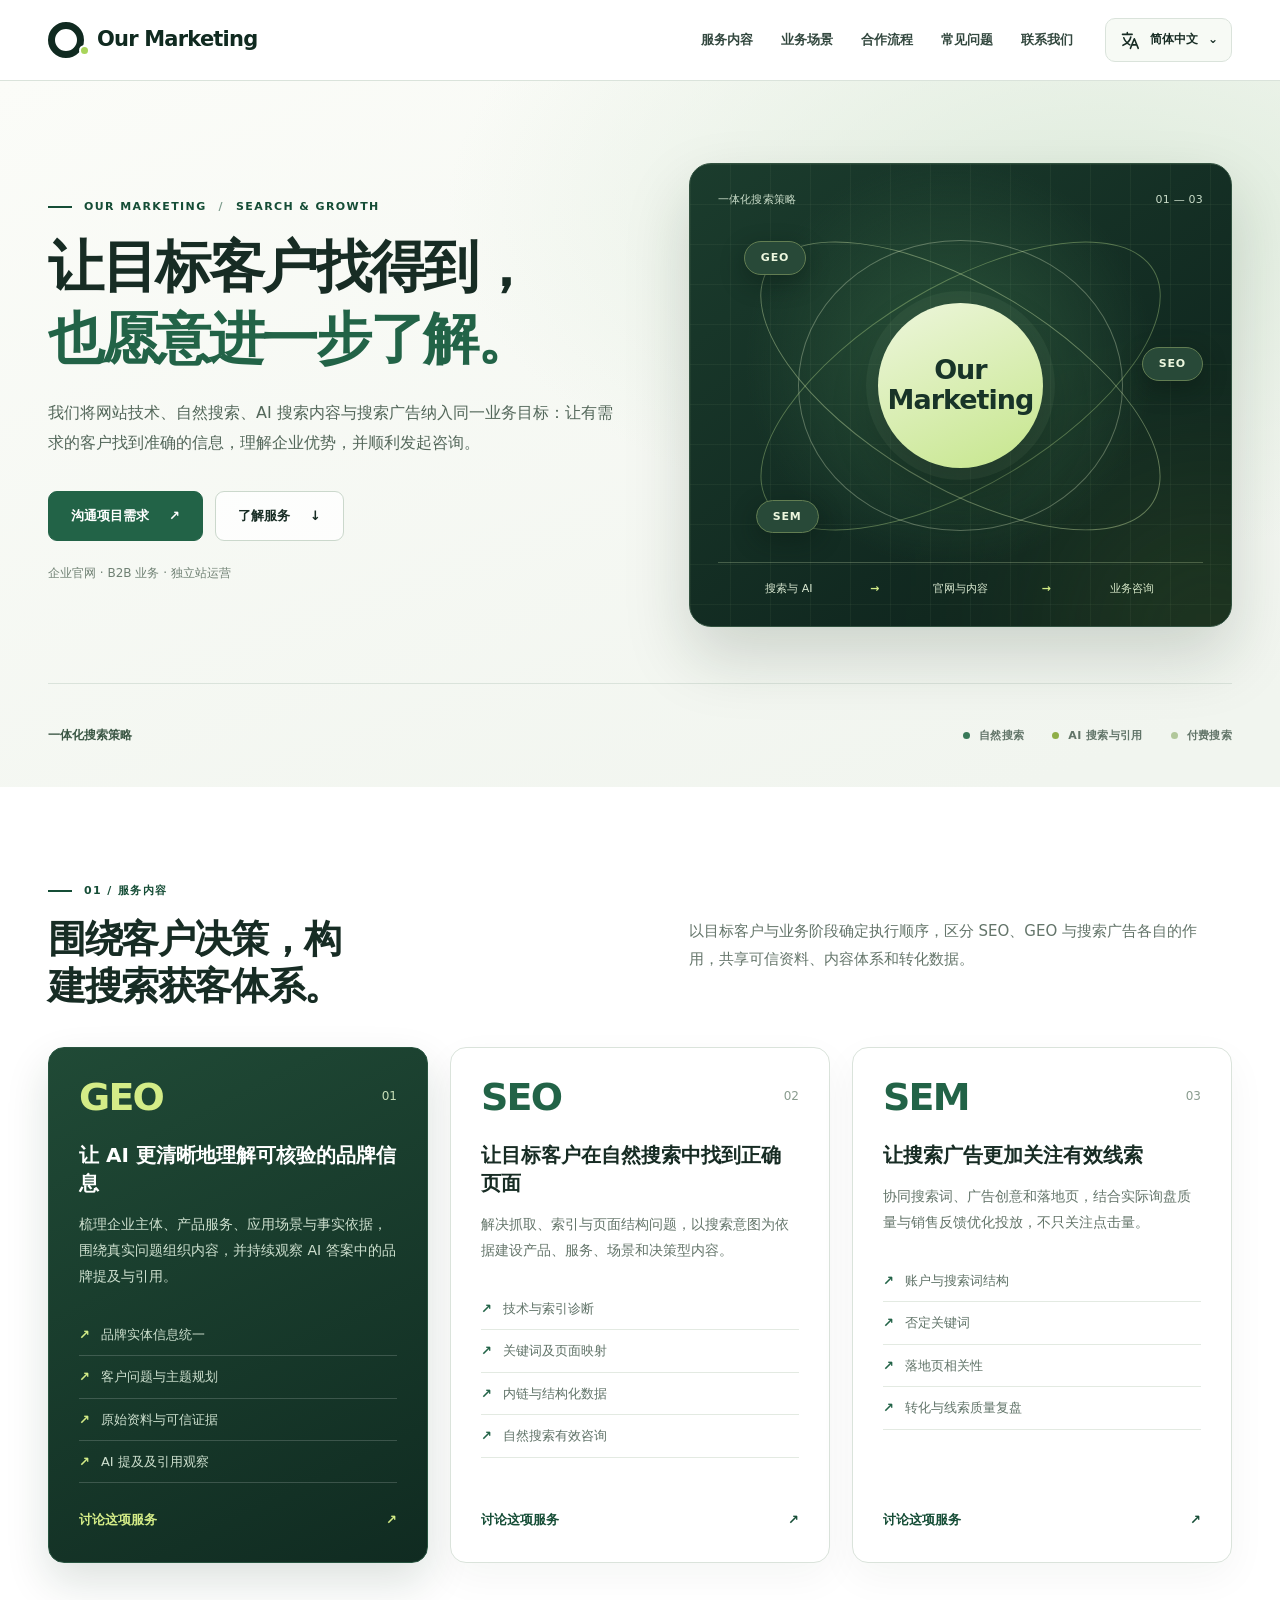
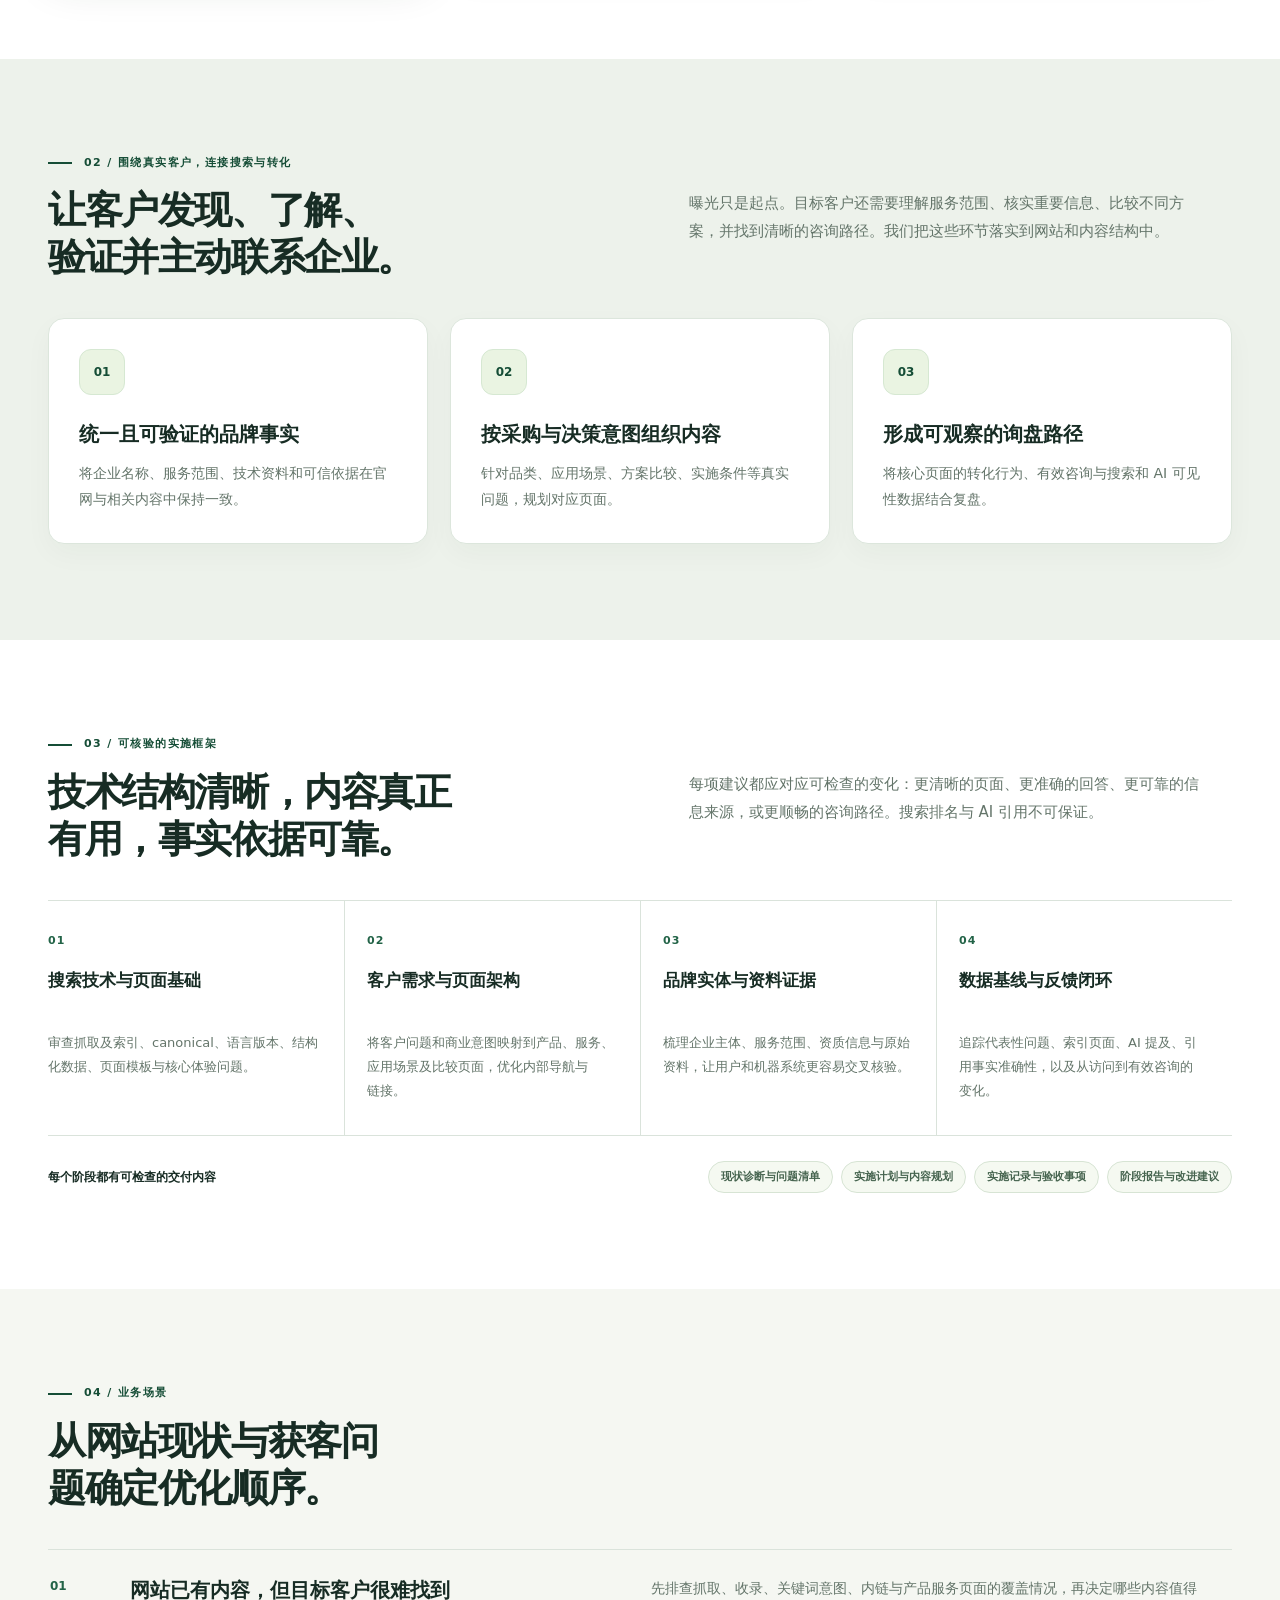
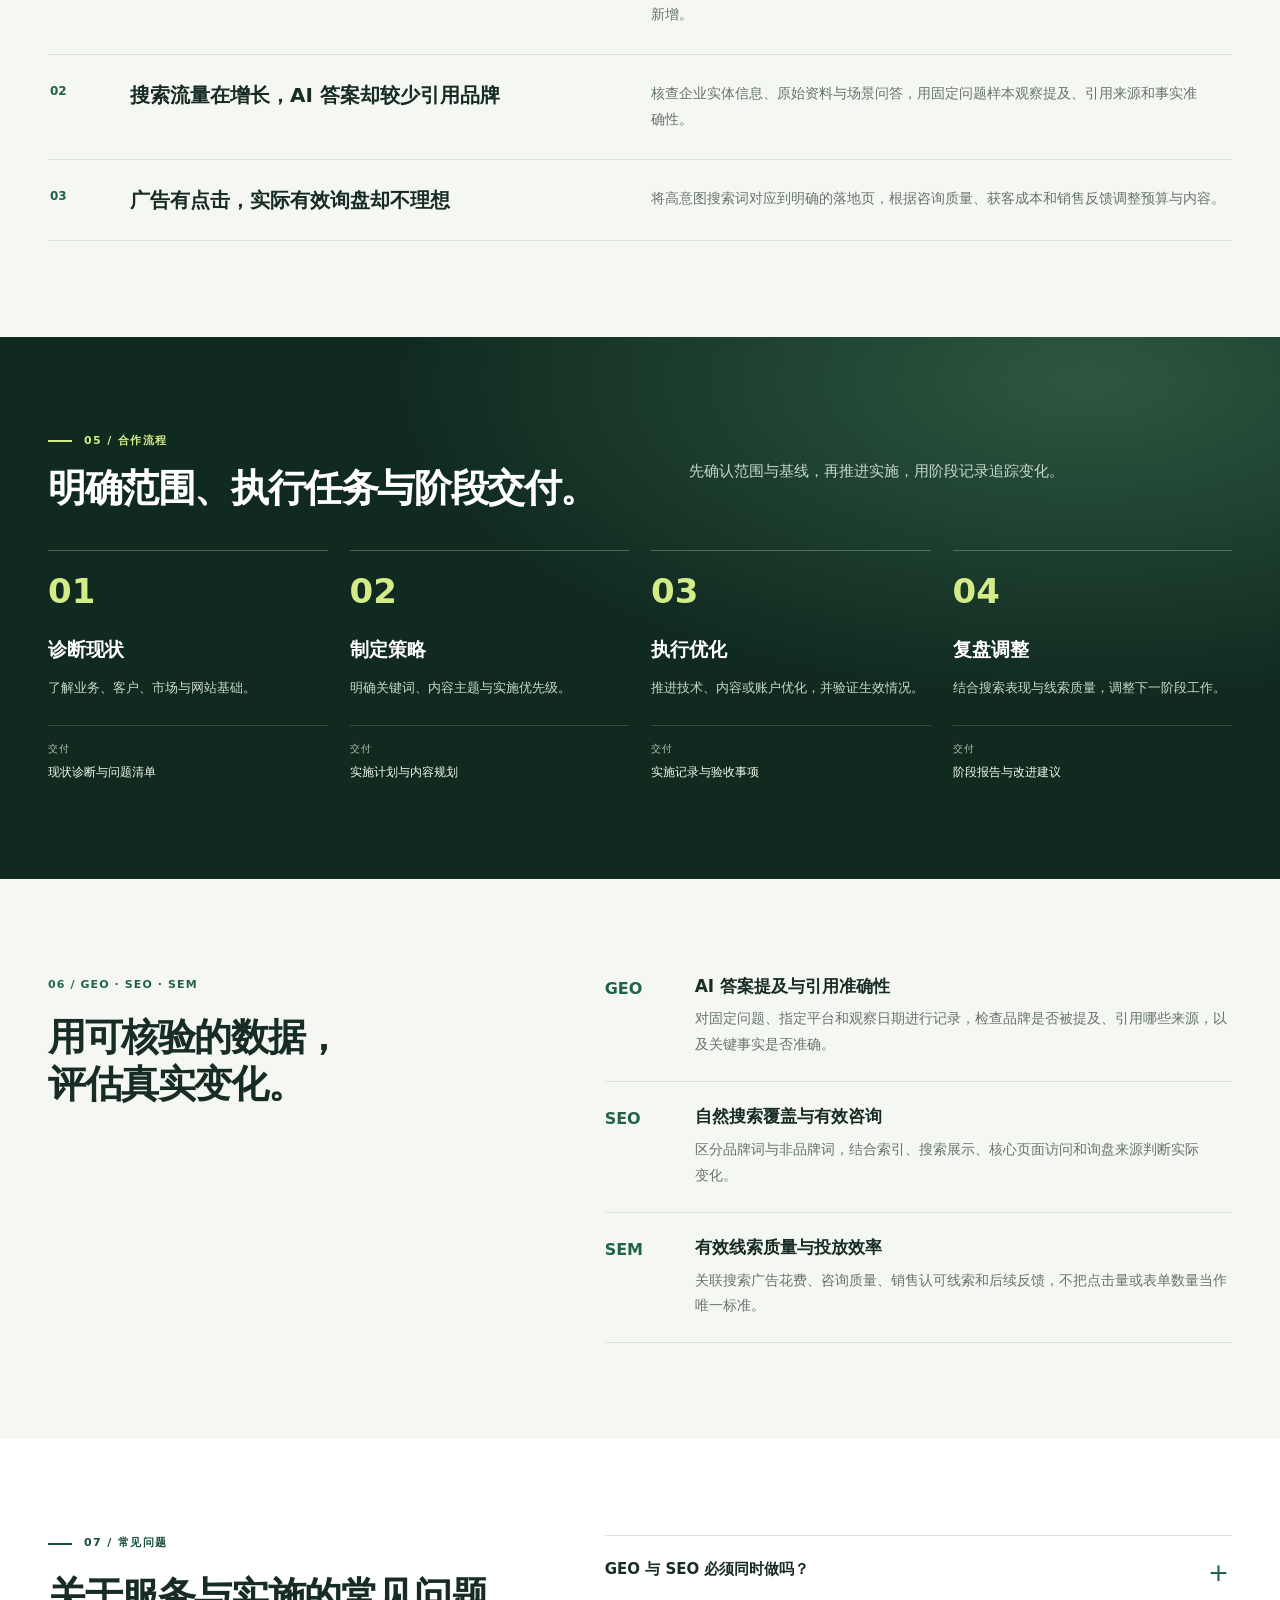
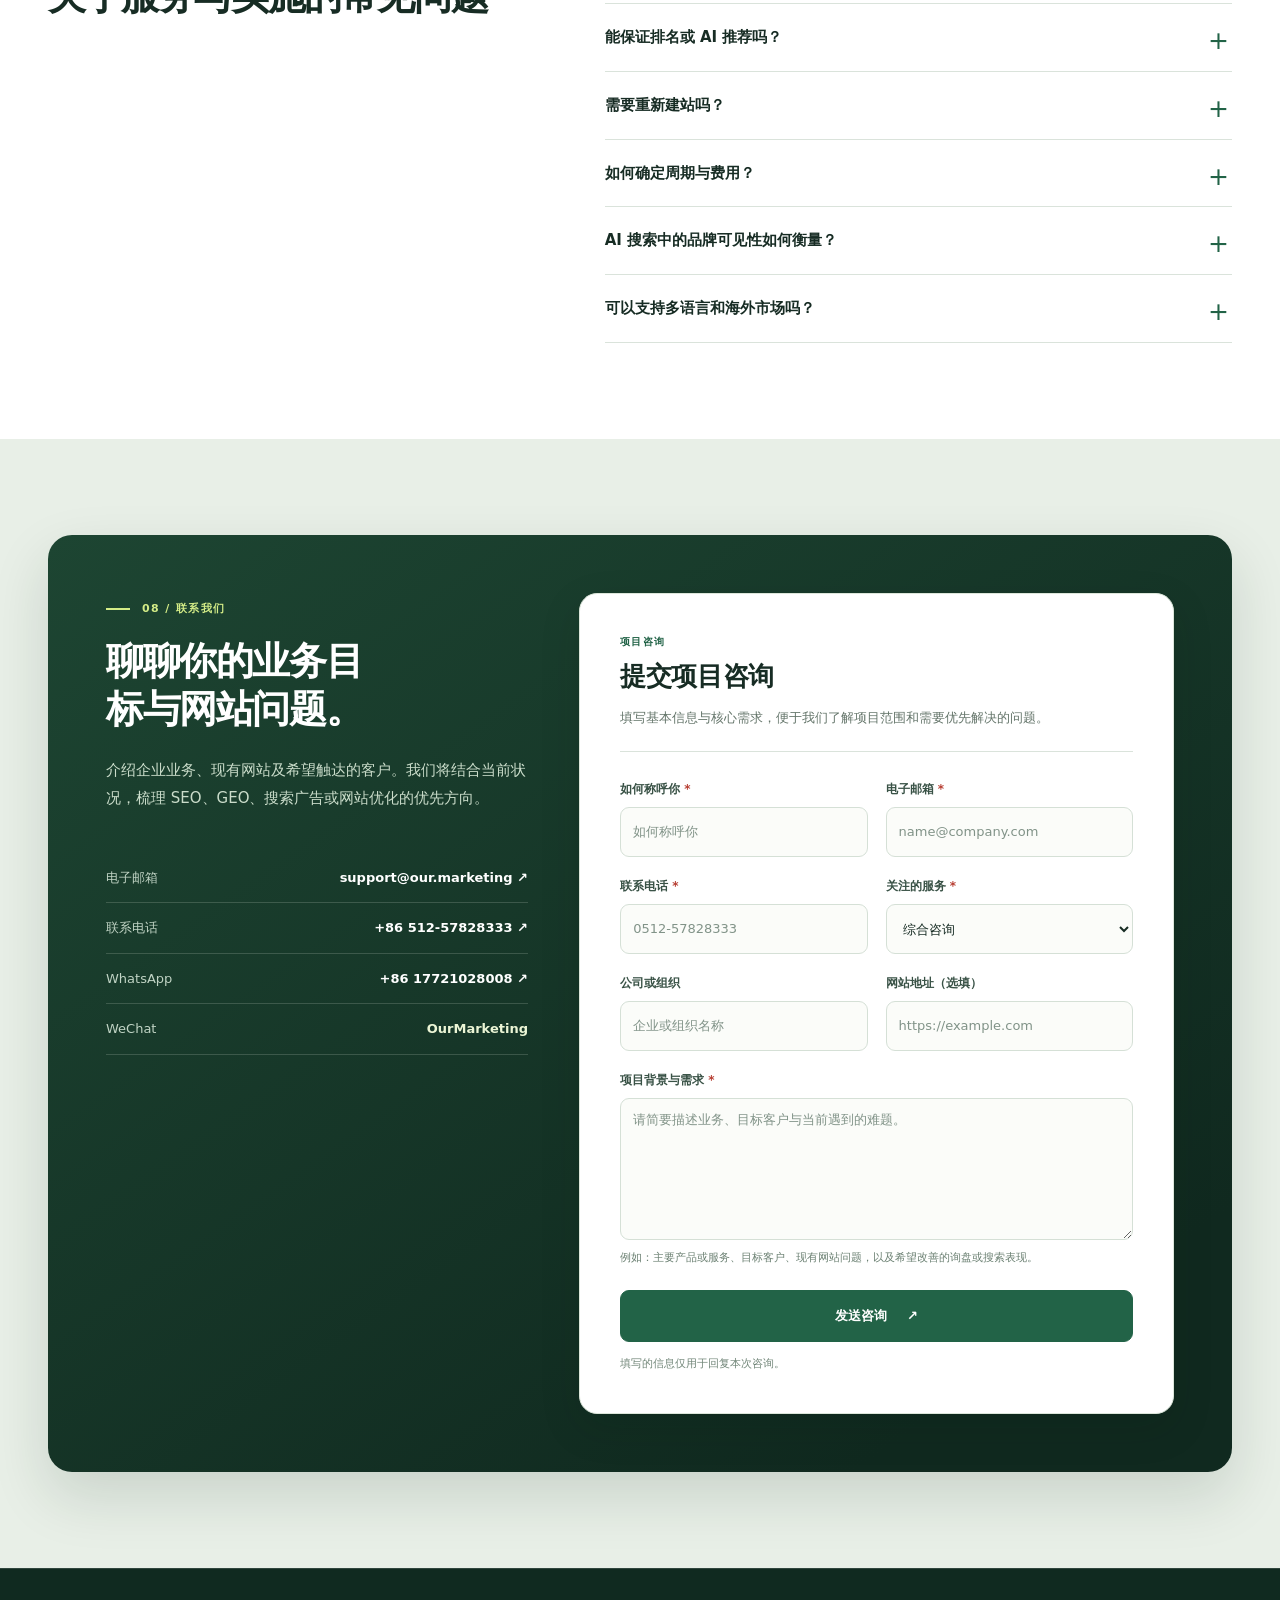
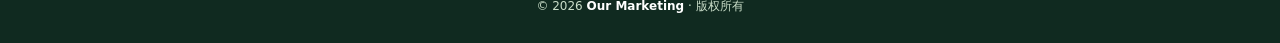
==== commit cedf5974: "Add files via upload" ====
--- a/index.html
+++ b/index.html
@@ -1,1496 +1,22 @@
-<!DOCTYPE html>
-<html lang="zh-CN">
-<head>
-  <meta charset="UTF-8">
-  <meta name="viewport" content="width=device-width, initial-scale=1.0">
-  <meta name="theme-color" content="#F5F8F3">
-  <meta name="color-scheme" content="light">
-
-  <title>Our Marketing</title>
-  <meta name="description" content="Our Marketing 专注 GEO、SEO 与 SEM 一体化搜索增长，帮助品牌在传统搜索与 AI 搜索场景中提升可见度、可信度与转化机会。">
-  <meta name="keywords" content="Our Marketing,GEO,Generative Engine Optimization,生成式引擎优化,AI搜索优化,SEO,SEM,Google Ads,AI Search">
-  <meta name="robots" content="index,follow,max-image-preview:large,max-snippet:-1,max-video-preview:-1">
-  <link rel="canonical" href="https://our.marketing/">
-
-  <meta property="og:type" content="website">
-  <meta property="og:locale" content="zh_CN">
-  <meta property="og:site_name" content="Our Marketing">
-  <meta property="og:title" content="Our Marketing">
-  <meta property="og:description" content="GEO × SEO × SEM. Search growth for the AI era.">
-  <meta property="og:url" content="https://our.marketing/">
-
-  <meta name="twitter:card" content="summary">
-  <meta name="twitter:title" content="Our Marketing">
-  <meta name="twitter:description" content="GEO × SEO × SEM. Search growth for the AI era.">
-
-  <script type="application/ld+json">
-  {
-    "@context":"https://schema.org",
-    "@graph":[
-      {
-        "@type":"Organization",
-        "@id":"https://our.marketing/#organization",
-        "name":"Our Marketing",
-        "url":"https://our.marketing/",
-        "email":"support@our.marketing",
-        "telephone":"+86-512-57828333",
-        "description":"专注 GEO、SEO 与 SEM 的一体化搜索增长服务。",
-        "knowsAbout":[
-          "Generative Engine Optimization",
-          "AI Search Optimization",
-          "Search Engine Optimization",
-          "Search Engine Marketing",
-          "Technical SEO",
-          "Structured Data",
-          "Entity Optimization",
-          "AI Citation Strategy",
-          "Content Strategy",
-          "Google Ads",
-          "Conversion Optimization"
-        ],
-        "contactPoint":[
-          {
-            "@type":"ContactPoint",
-            "telephone":"+86-512-57828333",
-            "email":"support@our.marketing",
-            "contactType":"sales and customer service"
-          },
-          {
-            "@type":"ContactPoint",
-            "telephone":"+86-17721028008",
-            "contactType":"WhatsApp"
-          }
-        ],
-        "sameAs":[
-          "https://wa.me/8617721028008"
-        ]
-      },
-      {
-        "@type":"WebSite",
-        "@id":"https://our.marketing/#website",
-        "url":"https://our.marketing/",
-        "name":"Our Marketing",
-        "publisher":{"@id":"https://our.marketing/#organization"},
-        "inLanguage":"zh-CN"
-      },
-      {
-        "@type":"ItemList",
-        "@id":"https://our.marketing/#services",
-        "name":"Our Marketing 搜索增长服务",
-        "itemListElement":[
-          {
-            "@type":"ListItem",
-            "position":1,
-            "item":{
-              "@type":"Service",
-              "name":"GEO 生成式引擎优化",
-              "serviceType":"Generative Engine Optimization",
-              "provider":{"@id":"https://our.marketing/#organization"}
-            }
-          },
-          {
-            "@type":"ListItem",
-            "position":2,
-            "item":{
-              "@type":"Service",
-              "name":"SEO 搜索引擎优化",
-              "serviceType":"Search Engine Optimization",
-              "provider":{"@id":"https://our.marketing/#organization"}
-            }
-          },
-          {
-            "@type":"ListItem",
-            "position":3,
-            "item":{
-              "@type":"Service",
-              "name":"SEM 搜索引擎营销",
-              "serviceType":"Search Engine Marketing",
-              "provider":{"@id":"https://our.marketing/#organization"}
-            }
-          }
-        ]
-      },
-      {
-        "@type":"FAQPage",
-        "@id":"https://our.marketing/#faq",
-        "mainEntity":[
-          {
-            "@type":"Question",
-            "name":"GEO 与 SEO 有什么区别？",
-            "acceptedAnswer":{
-              "@type":"Answer",
-              "text":"SEO 主要提升网站在传统搜索引擎中的自然搜索可见度；GEO 更关注品牌和内容在生成式搜索与 AI 问答中的理解、引用和推荐机会。"
-            }
-          },
-          {
-            "@type":"Question",
-            "name":"为什么同时布局 GEO、SEO 和 SEM？",
-            "acceptedAnswer":{
-              "@type":"Answer",
-              "text":"SEO 建立长期自然搜索资产，SEM 捕捉即时高意图需求，GEO 扩展品牌在 AI 搜索和生成式答案中的可见度。"
-            }
-          },
-          {
-            "@type":"Question",
-            "name":"GEO 优化通常包含哪些内容？",
-            "acceptedAnswer":{
-              "@type":"Answer",
-              "text":"通常包括品牌实体、主题语义、结构化数据、可抓取性、AI 检索友好度、可引用信息组织与权威信号建设。"
-            }
-          }
-        ]
-      }
-    ]
-  }
-  </script>
-
-  <style>
-    :root{
-      --lav:#F5F8F3;
-      --lav-2:#E6ECE3;
-      --cream:#FAFBF7;
-      --ink:#25322A;
-      --petrol:#47664F;
-      --petrol-2:#31483A;
-      --coral:#789176;
-      --acid:#E8F0E5;
-      --plum:#7F9382;
-      --line:rgba(37,50,42,.105);
-      --line-light:rgba(255,255,255,.22);
-      --muted:#66736A;
-      --max:1340px;
-    }
-
-    *{box-sizing:border-box}
-    html{scroll-behavior:smooth}
-    body{
-      margin:0;
-      background:#F4F7F2;
-      color:var(--ink);
-      font-family:Inter,Arial,"Helvetica Neue","PingFang SC","Microsoft YaHei",sans-serif;
-      -webkit-font-smoothing:antialiased;
-      text-rendering:optimizeLegibility;
-      overflow-x:hidden;
-    }
-
-    a{color:inherit;text-decoration:none}
-    ::selection{background:#EDF3E9;color:var(--petrol)}
-    .wrap{width:min(calc(100% - 56px),var(--max));margin:auto}
-
-    /* top nav */
-    .topbar{
-      position:fixed;
-      z-index:100;
-      left:0;
-      top:0;
-      width:100%;
-    }
-
-    .topbar-inner{
-      width:min(calc(100% - 32px),1380px);
-      height:72px;
-      margin:14px auto 0;
-      padding:0 16px 0 22px;
-      display:flex;
-      align-items:center;
-      gap:24px;
-      border:1px solid rgba(71,102,79,.12);
-      border-radius:18px;
-      background:rgba(251,252,249,.95);
-      backdrop-filter:blur(18px);
-      box-shadow:0 12px 26px rgba(54,78,61,.045);
-    }
-
-    .brand{
-      font-size:19px;
-      font-weight:850;
-      letter-spacing:-.045em;
-      white-space:nowrap;
-    }
-
-    .menu{
-      margin-left:auto;
-      display:flex;
-      gap:28px;
-      align-items:center;
-      font-size:12px;
-      color:#53625A;
-    }
-
-    .menu a:hover{color:var(--plum)}
-
-    .contact-chip{
-      min-height:40px;
-      padding:0 15px;
-      display:inline-flex;
-      align-items:center;
-      justify-content:center;
-      border-radius:999px;
-      background:#244B53;
-      color:#fff;
-      font-size:11px;
-      font-weight:750;
-    }
-
-    /* Hero */
-    .hero{
-      min-height:100svh;
-      padding:138px 0 56px;
-      display:grid;
-      align-items:end;
-      position:relative;
-      overflow:hidden;
-    }
-
-    .hero::before{
-      content:"";
-      position:absolute;
-      width:680px;
-      height:680px;
-      right:-260px;
-      top:90px;
-      border-radius:50%;
-      background:#E2ECE0;
-      opacity:.78;
-    }
-
-    .hero::after{
-      content:"";
-      position:absolute;
-      width:390px;
-      height:390px;
-      right:180px;
-      top:220px;
-      border-radius:50%;
-      border:1px solid rgba(71,102,79,.12);
-    }
-
-    .hero-grid{
-      position:relative;
-      z-index:2;
-      display:grid;
-      grid-template-columns:110px 1.4fr .6fr;
-      gap:42px;
-      align-items:end;
-    }
-
-    .hero-rail{
-      align-self:stretch;
-      display:flex;
-      flex-direction:column;
-      justify-content:space-between;
-      border-right:1px solid rgba(18,61,59,.18);
-      padding-right:24px;
-    }
-
-    .hero-rail span{
-      font-size:9px;
-      letter-spacing:.16em;
-      text-transform:uppercase;
-      color:#647168;
-      writing-mode:vertical-rl;
-      transform:rotate(180deg);
-    }
-
-    .hero-rail b{
-      font-size:11px;
-      color:var(--petrol);
-    }
-
-    .hero-main{
-      padding-top:18px;
-    }
-
-    .hero-kicker{
-      display:flex;
-      gap:10px;
-      align-items:center;
-      font-size:10px;
-      letter-spacing:.16em;
-      text-transform:uppercase;
-      color:#607067;
-      margin-bottom:26px;
-    }
-
-    .hero-kicker::before{
-      content:"";
-      width:26px;
-      height:2px;
-      background:#789176;
-    }
-
-    h1{
-      margin:0;
-      max-width:920px;
-      font-size:clamp(82px,10.7vw,158px);
-      line-height:.78;
-      letter-spacing:-.09em;
-      font-weight:900;
-    }
-
-    .hero-mark{
-      display:inline-block;
-      color:var(--petrol);
-    }
-
-    .hero-subline{
-      margin-top:30px;
-      max-width:800px;
-      font-size:clamp(30px,4.1vw,58px);
-      line-height:1.02;
-      letter-spacing:-.05em;
-      font-weight:760;
-    }
-
-    .hero-subline em{
-      font-style:normal;
-      color:#6F8A6A;
-    }
-
-    .hero-aside{
-      align-self:end;
-      background:#456650;
-      color:#fff;
-      padding:28px;
-      border-radius:28px 28px 6px 28px;
-      box-shadow:0 18px 44px rgba(55,84,64,.10);
-    }
-
-    .hero-aside small{
-      display:block;
-      font-size:9px;
-      letter-spacing:.14em;
-      text-transform:uppercase;
-      color:#D7E4DA;
-    }
-
-    .hero-aside p{
-      margin:18px 0 0;
-      color:#F4F8F5;
-      font-size:14px;
-      line-height:1.75;
-    }
-
-    .hero-aside strong{color:#fff}
-
-    .hero-tags{
-      margin-top:24px;
-      display:flex;
-      gap:7px;
-      flex-wrap:wrap;
-    }
-
-    .hero-tags span{
-      padding:7px 9px;
-      border:1px solid rgba(255,255,255,.2);
-      border-radius:999px;
-      font-size:9px;
-      color:#EAF1EC;
-    }
-
-    /* intro split */
-    .intro{
-      background:#FAFBF7;
-      padding:118px 0;
-    }
-
-    .intro-grid{
-      display:grid;
-      grid-template-columns:.7fr 1.3fr;
-      gap:76px;
-    }
-
-    .label{
-      font-size:10px;
-      letter-spacing:.14em;
-      text-transform:uppercase;
-      color:#66746B;
-      font-weight:700;
-      padding-top:7px;
-    }
-
-    .intro h2{
-      margin:0;
-      max-width:930px;
-      font-size:clamp(48px,6.4vw,88px);
-      line-height:.95;
-      letter-spacing:-.068em;
-      font-weight:850;
-    }
-
-    .intro h2 span{
-      color:#587361;
-    }
-
-    .intro p{
-      margin:28px 0 0;
-      max-width:760px;
-      color:#5D6A63;
-      font-size:15px;
-      line-height:1.82;
-    }
-
-    /* services as full screen chapters */
-    .service-chapter{
-      border-top:1px solid rgba(24,52,59,.10);
-      color:#fff;
-      position:relative;
-      overflow:hidden;
-    }
-
-
-    .service-chapter.geo,
-    .service-chapter.seo,
-    .service-chapter.sem{
-      color:#26342B;
-    }
-
-    .service-chapter .service-index{
-      color:#718078;
-      border-right-color:rgba(38,52,43,.11);
-    }
-
-    .service-chapter .service-copy h3{
-      color:#26342B;
-    }
-
-    .service-chapter .service-copy p{
-      color:#57665C;
-    }
-
-    .service-chapter .service-points{
-      border-top-color:rgba(38,52,43,.11);
-    }
-
-    .service-chapter .service-points span{
-      color:#617066;
-    }
-
-    .service-chapter.geo{background:#EAF2E8;color:#26342B}
-    .service-chapter.seo{background:#EEF3EB;color:#26342B}
-    .service-chapter.sem{background:#F1F4EC;color:#26342B}
-
-
-    .service-chapter + .service-chapter{
-      border-top:1px solid rgba(38,52,43,.09);
-    }
-
-    .service-chapter .service-copy h3{
-      font-weight:760;
-    }
-
-    .service-chapter.sem .service-index,
-    .service-chapter.sem .service-copy p,
-    .service-chapter.sem .service-points span{
-      color:#627066;
-    }
-
-    .service-inner{
-      min-height:560px;
-      display:grid;
-      grid-template-columns:110px 1fr .9fr;
-      gap:42px;
-      align-items:center;
-      position:relative;
-      z-index:2;
-    }
-
-    .service-index{
-      align-self:stretch;
-      display:flex;
-      align-items:center;
-      justify-content:center;
-      border-right:1px solid rgba(24,52,59,.12);
-      font-size:11px;
-      letter-spacing:.16em;
-      writing-mode:vertical-rl;
-      transform:rotate(180deg);
-      color:#748A8F;
-    }
-
-    .service-code{
-      font-size:clamp(100px,14vw,200px);
-      line-height:.72;
-      letter-spacing:-.09em;
-      font-weight:900;
-    }
-
-    .geo .service-code{color:#5E7B62}
-    .seo .service-code{color:#6D876F}
-    .sem .service-code{color:#788A70}
-
-    .service-copy h3{
-      margin:0;
-      font-size:24px;
-      letter-spacing:-.03em;
-    }
-
-    .service-copy p{
-      margin:18px 0 0;
-      color:rgba(255,255,255,.88);
-      font-size:13.5px;
-      line-height:1.75;
-      max-width:630px;
-    }
-
-    .service-points{
-      margin-top:26px;
-      display:grid;
-      grid-template-columns:1fr 1fr;
-      gap:10px 24px;
-      padding-top:20px;
-      border-top:1px solid rgba(24,52,59,.12);
-    }
-
-    .service-points span{
-      font-size:10px;
-      color:rgba(255,255,255,.76);
-    }
-
-    .service-orb{
-      position:absolute;
-      width:420px;
-      height:420px;
-      border-radius:50%;
-      right:-120px;
-      top:50%;
-      transform:translateY(-50%);
-      border:1px solid rgba(71,102,79,.075);
-      box-shadow:
-        inset 0 0 0 70px rgba(91,120,99,.026),
-        inset 0 0 0 140px rgba(91,120,99,.018);
-    }
-
-    /* strategy */
-    .strategy{
-      padding:124px 0;
-      background:var(--lav);
-    }
-
-    .strategy-grid{
-      display:grid;
-      grid-template-columns:.72fr 1.28fr;
-      gap:76px;
-    }
-
-    .strategy-title{
-      position:sticky;
-      top:120px;
-      align-self:start;
-    }
-
-    .strategy-title h2{
-      margin:18px 0 0;
-      font-size:clamp(44px,5.6vw,76px);
-      line-height:.97;
-      letter-spacing:-.06em;
-    }
-
-    .strategy-flow{
-      border-left:1px solid rgba(53,89,75,.18);
-      padding-left:34px;
-    }
-
-    .strategy-step{
-      position:relative;
-      padding:0 0 56px;
-    }
-
-    .strategy-step:last-child{padding-bottom:0}
-
-    .strategy-step::before{
-      content:"";
-      position:absolute;
-      left:-40px;
-      top:7px;
-      width:11px;
-      height:11px;
-      border-radius:50%;
-      background:#789176;
-      box-shadow:0 0 0 7px #F4F7F2;
-    }
-
-    .strategy-step small{
-      display:block;
-      font-size:9px;
-      letter-spacing:.15em;
-      text-transform:uppercase;
-      color:#6B776F;
-    }
-
-    .strategy-step h3{
-      margin:10px 0 0;
-      font-size:34px;
-      letter-spacing:-.04em;
-    }
-
-    .strategy-step p{
-      margin:10px 0 0;
-      max-width:640px;
-      color:#5D6962;
-      font-size:13px;
-      line-height:1.68;
-    }
-
-    /* visibility */
-    .visibility{
-      background:var(--cream);
-      padding:122px 0;
-    }
-
-    .visibility-head{
-      display:grid;
-      grid-template-columns:.55fr 1.45fr;
-      gap:72px;
-      margin-bottom:54px;
-    }
-
-    .visibility h2{
-      margin:0;
-      font-size:clamp(46px,6.1vw,84px);
-      line-height:.95;
-      letter-spacing:-.065em;
-    }
-
-    .visibility-map{
-      display:grid;
-      grid-template-columns:repeat(6,minmax(0,1fr));
-      border-top:1px solid var(--line);
-      border-left:1px solid var(--line);
-      background:#FBFCF9;
-    }
-
-    .platform{
-      padding:22px 20px;
-      border-right:1px solid var(--line);
-      border-bottom:1px solid var(--line);
-      display:flex;
-      flex-direction:column;
-      justify-content:flex-start;
-      gap:14px;
-      transition:.2s ease;
-    }
-
-    .platform:hover{
-      background:#EAF1E8;
-    }
-
-    .platform:hover small{
-      color:#5D6C64;
-    }
-
-    .platform:hover strong{
-      color:#355349;
-    }
-
-    .platform small{
-      font-size:9px;
-      line-height:1.35;
-      letter-spacing:.12em;
-      text-transform:uppercase;
-      color:#6C786F;
-      font-weight:650;
-    }
-
-    .platform strong{
-      font-size:20px;
-      line-height:1.15;
-      letter-spacing:-.03em;
-      color:#26332D;
-      font-weight:760;
-    }
-
-    /* outcomes */
-    .outcomes{
-      background:#405F4B;
-      color:#fff;
-      padding:120px 0;
-    }
-
-
-    .outcomes h2,
-    .outcome-item h3{
-      color:#FFFFFF;
-    }
-
-    .outcomes-grid{
-      display:grid;
-      grid-template-columns:.62fr 1.38fr;
-      gap:76px;
-    }
-
-    .outcomes h2{
-      margin:0;
-      font-size:clamp(48px,6.2vw,86px);
-      line-height:.94;
-      letter-spacing:-.07em;
-    }
-
-    .outcome-list{
-      border-top:1px solid rgba(255,255,255,.2);
-    }
-
-    .outcome-item{
-      display:grid;
-      grid-template-columns:62px 1fr 1fr;
-      gap:24px;
-      align-items:center;
-      padding:24px 0;
-      border-bottom:1px solid rgba(255,255,255,.2);
-    }
-
-    .outcome-item span{
-      font-size:9px;
-      letter-spacing:.14em;
-      color:#C5D6C9;
-    }
-
-    .outcome-item h3{
-      margin:0;
-      font-size:27px;
-      letter-spacing:-.035em;
-    }
-
-    .outcome-item p{
-      margin:0;
-      color:#E9F1EB;
-      font-size:11px;
-      line-height:1.6;
-    }
-
-    /* FAQ */
-    .faq{
-      padding:120px 0;
-      background:var(--acid);
-    }
-
-
-    .faq h2,
-    .faq-list summary{
-      color:#385242;
-    }
-
-    .faq-grid{
-      display:grid;
-      grid-template-columns:.7fr 1.3fr;
-      gap:76px;
-    }
-
-    .faq h2{
-      margin:18px 0 0;
-      font-size:clamp(42px,5.2vw,70px);
-      line-height:.98;
-      letter-spacing:-.06em;
-      color:var(--petrol);
-    }
-
-    .faq-list details{
-      border-top:1px solid rgba(53,89,75,.14);
-    }
-
-    .faq-list details:last-child{
-      border-bottom:1px solid rgba(53,89,75,.14);
-    }
-
-    .faq-list summary{
-      list-style:none;
-      cursor:pointer;
-      padding:21px 0;
-      display:grid;
-      grid-template-columns:1fr 28px;
-      gap:18px;
-      align-items:center;
-      color:var(--petrol);
-      font-size:15px;
-      font-weight:700;
-    }
-
-    .faq-list summary::-webkit-details-marker{display:none}
-
-    .faq-list summary::after{
-      content:"+";
-      width:28px;
-      height:28px;
-      border:1px solid rgba(53,89,75,.18);
-      border-radius:50%;
-      display:grid;
-      place-items:center;
-      transition:.2s ease;
-    }
-
-    .faq-list details[open] summary::after{
-      transform:rotate(45deg);
-      background:#456650;
-      color:#fff;
-    }
-
-    .faq-list p{
-      margin:-2px 0 22px;
-      color:#566A5D;
-      font-size:12px;
-      line-height:1.72;
-    }
-
-    /* contact */
-    .contact{
-      background:#5E7B68;
-      color:#fff;
-      padding:108px 0 0;
-    }
-
-    .contact-head{
-      display:grid;
-      grid-template-columns:1.2fr .8fr;
-      gap:70px;
-      align-items:end;
-      padding-bottom:60px;
-    }
-
-    .contact h2{
-      margin:0;
-      font-size:clamp(58px,8vw,116px);
-      line-height:.84;
-      letter-spacing:-.08em;
-    }
-
-    .contact-copy{
-      color:rgba(255,255,255,.88);
-      font-size:14px;
-      line-height:1.75;
-    }
-
-    .contact-grid{
-      display:grid;
-      grid-template-columns:repeat(5,1fr);
-      border-top:1px solid rgba(255,255,255,.28);
-      border-left:1px solid rgba(255,255,255,.28);
-    }
-
-    .contact-item{
-      padding:20px;
-      border-right:1px solid rgba(255,255,255,.28);
-      border-bottom:1px solid rgba(255,255,255,.28);
-      transition:.2s ease;
-    }
-
-    a.contact-item:hover{
-      background:#fff;
-      color:#6F8A6A;
-    }
-
-    .contact-item small{
-      display:block;
-      margin:0 0 3px;
-      font-size:8px;
-      letter-spacing:.14em;
-      text-transform:uppercase;
-      opacity:.65;
-    }
-
-    .contact-item strong{
-      display:block;
-      font-size:12px;
-      overflow-wrap:anywhere;
-    }
-
-    footer{
-      background:#5E7B68;
-      color:#fff;
-      padding:26px 0 32px;
-    }
-
-    .footer-row{
-      text-align:center;
-      font-size:10px;
-      color:rgba(255,255,255,.76);
-    }
-
-    .footer-row a{color:#fff;font-weight:700}
-
-
-    /* Contrast safeguards */
-    .intro,
-    .strategy,
-    .visibility,
-    .faq{
-      color:#27342C;
-    }
-
-    .hero-aside,
-    .outcomes,
-    .contact,
-    footer{
-      color:#FFFFFF;
-    }
-
-    .hero-aside p,
-    .hero-aside span{
-      color:#EDF3EF;
-    }
-
-    .contact-item small,
-    .contact-item strong{
-      color:inherit;
-    }
-
-    .reveal{
-      opacity:0;
-      transform:translateY(16px);
-      transition:opacity .7s ease,transform .7s ease;
-    }
-    .reveal.show{opacity:1;transform:none}
-
-    @media(max-width:1040px){
-      .hero-grid,
-      .intro-grid,
-      .strategy-grid,
-      .visibility-head,
-      .outcomes-grid,
-      .faq-grid,
-      .contact-head{
-        grid-template-columns:1fr;
-      }
-
-      .hero-grid{grid-template-columns:76px 1fr}
-      .hero-aside{grid-column:2}
-
-      .service-inner{
-        grid-template-columns:80px 1fr;
-      }
-
-      .service-copy{
-        grid-column:2;
-      }
-
-      .service-orb{
-        width:330px;height:330px;right:-150px;
-      }
-
-      .strategy-title{position:static}
-
-      .visibility-map{grid-template-columns:repeat(3,1fr)}
-      .contact-grid{grid-template-columns:repeat(3,1fr)}
-    }
-
-    @media(max-width:760px){
-      .wrap{width:calc(100% - 24px)}
-
-      .topbar-inner{
-        width:calc(100% - 16px);
-        height:58px;
-        margin-top:8px;
-        padding:0 10px 0 14px;
-        border-radius:14px;
-      }
-
-      .menu{display:none}
-      .brand{font-size:16px}
-      .contact-chip{min-height:34px;padding:0 10px;font-size:9px}
-
-      .hero{
-        min-height:auto;
-        padding:96px 0 48px;
-      }
-
-      .hero::before{
-        width:330px;height:330px;right:-190px;top:74px;
-      }
-
-      .hero::after{display:none}
-
-      .hero-grid{
-        grid-template-columns:1fr;
-        gap:22px;
-      }
-
-      .hero-rail{display:none}
-
-      .hero-kicker{
-        margin-bottom:18px;
-        font-size:8px;
-      }
-
-      h1{
-        font-size:clamp(56px,19vw,82px);
-        line-height:.81;
-      }
-
-      .hero-subline{
-        margin-top:18px;
-        font-size:clamp(28px,10vw,42px);
-      }
-
-      .hero-aside{
-        grid-column:auto;
-        padding:20px;
-        border-radius:20px 20px 5px 20px;
-      }
-
-      .hero-aside p{font-size:12px}
-
-      .intro{padding:72px 0}
-      .intro-grid{gap:16px}
-      .intro h2{font-size:clamp(36px,11.5vw,50px)}
-      .intro p{margin-top:18px;font-size:12px}
-
-      .service-inner{
-        min-height:auto;
-        grid-template-columns:1fr;
-        gap:16px;
-        padding:58px 0;
-      }
-
-      .service-index{
-        writing-mode:initial;
-        transform:none;
-        justify-content:flex-start;
-        border-right:0;
-        border-bottom:1px solid rgba(36,51,43,.14);
-        padding-bottom:12px;
-      }
-
-      .service-code{
-        font-size:clamp(82px,29vw,120px);
-      }
-
-      .service-copy{grid-column:auto}
-      .service-copy h3{font-size:20px}
-      .service-copy p{font-size:12px}
-      .service-points{grid-template-columns:1fr}
-      .service-orb{display:none}
-
-      .strategy{padding:74px 0}
-      .strategy-grid{gap:30px}
-      .strategy-title h2{font-size:clamp(36px,11vw,48px)}
-      .strategy-flow{padding-left:26px}
-      .strategy-step{padding-bottom:40px}
-      .strategy-step::before{left:-32px}
-      .strategy-step h3{font-size:26px}
-      .strategy-step p{font-size:12px}
-
-      .visibility{padding:74px 0}
-      .visibility-head{gap:18px;margin-bottom:34px}
-      .visibility h2{font-size:clamp(36px,11vw,48px)}
-      .visibility-map{grid-template-columns:1fr 1fr}
-      .platform{
-        padding:18px 16px;
-        gap:12px;
-      }
-      .platform strong{font-size:17px;line-height:1.2}
-
-      .outcomes{padding:74px 0}
-      .outcomes-grid{gap:32px}
-      .outcomes h2{font-size:clamp(38px,11.5vw,52px)}
-      .outcome-item{
-        grid-template-columns:40px 1fr;
-        gap:8px 14px;
-        padding:20px 0;
-      }
-      .outcome-item p{grid-column:2}
-      .outcome-item h3{font-size:23px}
-
-      .faq{padding:74px 0}
-      .faq-grid{gap:24px}
-      .faq h2{font-size:clamp(34px,10.5vw,46px)}
-      .faq-list summary{font-size:13px;padding:17px 0}
-      .faq-list p{font-size:11px}
-
-      .contact{padding-top:72px}
-      .contact-head{gap:22px;padding-bottom:42px}
-      .contact h2{font-size:clamp(46px,16vw,70px)}
-      .contact-copy{font-size:12px}
-      .contact-grid{grid-template-columns:1fr}
-      .contact-item{padding:14px 16px}
-
-      footer{padding:20px 0 26px}
-    }
-
-    @media(max-width:420px){
-      .visibility-map{grid-template-columns:1fr}
-      .platform{
-        padding:15px 14px;
-        gap:9px;
-      }
-    }
-
-    @media(prefers-reduced-motion:reduce){
-      *{animation:none!important;transition:none!important;scroll-behavior:auto!important}
-    }
-  </style>
-</head>
-
-<body>
-  <header class="topbar">
-    <div class="topbar-inner">
-      <a class="brand" href="#top">Our Marketing</a>
-
-      <nav class="menu" aria-label="主导航">
-        <a href="#services">Solutions</a>
-        <a href="#strategy">Strategy</a>
-        <a href="#visibility">Visibility</a>
-        <a href="#faq">FAQ</a>
-      </nav>
-
-      <a class="contact-chip" href="#contact">Contact ↗</a>
-    </div>
-  </header>
-
-  <main id="top">
-    <section class="hero">
-      <div class="wrap hero-grid">
-        <div class="hero-rail">
-          <span>Search Growth / AI Era / Global Visibility</span>
-          <b>01</b>
-        </div>
-
-        <div class="hero-main">
-          <div class="hero-kicker">Search Strategy for the AI Era</div>
-
-          <h1>
-            Our<br>
-            <span class="hero-mark">Marketing</span>
-          </h1>
-
-          <div class="hero-subline">
-            From search result<br>
-            to <em>brand decision.</em>
-          </div>
-        </div>
-
-        <aside class="hero-aside">
-          <small>What We Build</small>
-          <p>
-            Our Marketing 把 <strong>GEO、SEO 与 SEM</strong> 整合成一套搜索增长体系：
-            让品牌既能在 Google、Bing 中被发现，也能在 ChatGPT、Gemini、Perplexity 等 AI 场景中被理解与引用。
-          </p>
-
-          <div class="hero-tags">
-            <span>AI Search</span>
-            <span>Organic Search</span>
-            <span>Paid Search</span>
-            <span>Entity</span>
-            <span>Structured Data</span>
-          </div>
-        </aside>
-      </div>
-    </section>
-
-    <section class="intro">
-      <div class="wrap intro-grid reveal">
-        <div class="label">What Changed</div>
-
-        <div>
-          <h2>
-            用户还在搜索。<br>
-            但<span>搜索已经换了形态。</span>
-          </h2>
-
-          <p>
-            过去，搜索意味着关键词、排名和网页点击；现在，用户会直接向 AI 提问、比较品牌、寻找供应商、获得摘要并形成判断。
-            因此，品牌需要同时面对传统搜索、生成式答案和付费搜索三个层面的竞争。
-          </p>
-        </div>
-      </div>
-    </section>
-
-    <section id="services">
-      <article class="service-chapter geo">
-        <div class="wrap service-inner reveal">
-          <div class="service-index">01 / Generative Search</div>
-          <div class="service-code">GEO</div>
-
-          <div class="service-copy">
-            <h3>Generative Engine Optimization</h3>
-            <p>
-              面向生成式搜索与 AI 问答优化品牌实体、主题语义、结构化数据、可抓取性和可引用信息，
-              提升品牌在 ChatGPT、Gemini、Perplexity 等场景中的理解、引用与推荐机会。
-            </p>
-
-            <div class="service-points">
-              <span>Entity & topical authority</span>
-              <span>Schema / structured data</span>
-              <span>AI retrieval readiness</span>
-              <span>Citation-oriented content</span>
-            </div>
-          </div>
-
-          <div class="service-orb"></div>
-        </div>
-      </article>
-
-      <article class="service-chapter seo">
-        <div class="wrap service-inner reveal">
-          <div class="service-index">02 / Organic Search</div>
-          <div class="service-code">SEO</div>
-
-          <div class="service-copy">
-            <h3>Search Engine Optimization</h3>
-            <p>
-              从技术 SEO、网站架构、搜索意图到内容体系和权威信号，
-              建立能够持续积累的自然搜索资产，并让品牌在关键主题和关键词中保持长期可见。
-            </p>
-
-            <div class="service-points">
-              <span>Technical SEO</span>
-              <span>Search intent architecture</span>
-              <span>Content systems</span>
-              <span>Authority & internal linking</span>
-            </div>
-          </div>
-
-          <div class="service-orb"></div>
-        </div>
-      </article>
-
-      <article class="service-chapter sem">
-        <div class="wrap service-inner reveal">
-          <div class="service-index">03 / Paid Search</div>
-          <div class="service-code">SEM</div>
-
-          <div class="service-copy">
-            <h3>Search Engine Marketing</h3>
-            <p>
-              围绕明确商业意图规划关键词、广告结构、落地页和转化追踪，
-              让预算集中在真正有需求、能够进入咨询和成交路径的搜索用户。
-            </p>
-
-            <div class="service-points">
-              <span>Keyword & intent strategy</span>
-              <span>Search ads</span>
-              <span>Landing page optimization</span>
-              <span>Conversion tracking</span>
-            </div>
-          </div>
-
-          <div class="service-orb"></div>
-        </div>
-      </article>
-    </section>
-
-    <section class="strategy" id="strategy">
-      <div class="wrap strategy-grid">
-        <div class="strategy-title reveal">
-          <div class="label">Our Strategy</div>
-          <h2>
-            不追一个排名。<br>
-            建立一套长期搜索资产。
-          </h2>
-        </div>
-
-        <div class="strategy-flow reveal">
-          <div class="strategy-step">
-            <small>01 / Discover</small>
-            <h3>发现真实需求</h3>
-            <p>识别用户如何搜索、如何提问、如何比较，以及哪些需求真正具有商业价值。</p>
-          </div>
-
-          <div class="strategy-step">
-            <small>02 / Understand</small>
-            <h3>让系统准确理解</h3>
-            <p>通过技术、实体、主题语义与结构化数据，建立清晰、可抓取、可解释的信息关系。</p>
-          </div>
-
-          <div class="strategy-step">
-            <small>03 / Trust</small>
-            <h3>让品牌更可信</h3>
-            <p>强化可验证信息、内容质量、权威信号和引用条件，降低搜索系统判断品牌价值的成本。</p>
-          </div>
-
-          <div class="strategy-step">
-            <small>04 / Convert</small>
-            <h3>进入真实转化</h3>
-            <p>让自然搜索、AI 可见度与付费搜索最终连接到咨询、询盘和商业机会。</p>
-          </div>
-        </div>
-      </div>
-    </section>
-
-    <section class="visibility" id="visibility">
-      <div class="wrap">
-        <div class="visibility-head reveal">
-          <div class="label">Search Everywhere</div>
-          <h2>
-            品牌不应该只在<br>
-            一个搜索框里出现。
-          </h2>
-        </div>
-
-        <div class="visibility-map reveal">
-          <div class="platform">
-            <small>Traditional Search</small>
-            <strong>Google</strong>
-          </div>
-          <div class="platform">
-            <small>Traditional Search</small>
-            <strong>Bing</strong>
-          </div>
-          <div class="platform">
-            <small>AI Search</small>
-            <strong>ChatGPT</strong>
-          </div>
-          <div class="platform">
-            <small>AI Search</small>
-            <strong>Gemini</strong>
-          </div>
-          <div class="platform">
-            <small>Answer Engine</small>
-            <strong>Perplexity</strong>
-          </div>
-          <div class="platform">
-            <small>Answer Layer</small>
-            <strong>AI Answers</strong>
-          </div>
-        </div>
-      </div>
-    </section>
-
-    <section class="outcomes">
-      <div class="wrap outcomes-grid">
-        <div class="reveal">
-          <div class="label" style="color:#7FA5A0">What Matters</div>
-          <h2>
-            从曝光，<br>
-            进入决策。
-          </h2>
-        </div>
-
-        <div class="outcome-list reveal">
-          <div class="outcome-item">
-            <span>01</span>
-            <h3>被发现</h3>
-            <p>在传统搜索、AI 搜索与付费搜索中持续建立品牌存在感。</p>
-          </div>
-
-          <div class="outcome-item">
-            <span>02</span>
-            <h3>被理解</h3>
-            <p>让搜索引擎与 AI 系统准确理解品牌是谁、做什么、适合解决什么问题。</p>
-          </div>
-
-          <div class="outcome-item">
-            <span>03</span>
-            <h3>被信任</h3>
-            <p>用清晰内容、可验证信息和权威信号建立专业认知。</p>
-          </div>
-
-          <div class="outcome-item">
-            <span>04</span>
-            <h3>被选择</h3>
-            <p>让曝光、引用、访问与广告投入最终进入更有效的商业转化路径。</p>
-          </div>
-        </div>
-      </div>
-    </section>
-
-    <section class="faq" id="faq">
-      <div class="wrap faq-grid">
-        <div class="reveal">
-          <div class="label" style="color:#617568">Search Intelligence</div>
-          <h2>几个真正重要的问题。</h2>
-        </div>
-
-        <div class="faq-list reveal">
-          <details>
-            <summary>GEO 与 SEO 有什么区别？</summary>
-            <p>
-              SEO 主要提升网站在传统搜索引擎中的自然搜索可见度；GEO 更关注品牌和内容在生成式搜索、AI 问答及大模型答案中的理解、引用和推荐机会。
-            </p>
-          </details>
-
-          <details>
-            <summary>为什么同时布局 GEO、SEO 和 SEM？</summary>
-            <p>
-              SEO 建立长期自然搜索资产，SEM 捕捉即时高意图需求，GEO 扩展品牌在 AI 搜索和生成式答案中的可见度。三者协同，可以覆盖更多真实搜索触点。
-            </p>
-          </details>
-
-          <details>
-            <summary>GEO 优化通常包含哪些内容？</summary>
-            <p>
-              通常包括品牌实体、主题语义、结构化数据、可抓取性、AI 检索友好度、可引用信息组织与权威信号建设。
-            </p>
-          </details>
-
-          <details>
-            <summary>Our Marketing 关注哪些搜索平台？</summary>
-            <p>
-              策略同时考虑 Google、Bing 等传统搜索入口，以及 ChatGPT、Gemini、Perplexity 等生成式搜索和 AI 问答场景，并根据业务目标确定优先级。
-            </p>
-          </details>
-        </div>
-      </div>
-    </section>
-
-    <section class="contact" id="contact">
-      <div class="wrap">
-        <div class="contact-head reveal">
-          <h2>
-            Make your<br>
-            brand visible.
-          </h2>
-
-          <div class="contact-copy">
-            如果你正在规划 GEO、SEO、SEM 或 AI Search，
-            欢迎直接联系 Our Marketing。
-            我们更关注真正影响搜索可见度、品牌理解和商业转化的问题。
-          </div>
-        </div>
-
-        <div class="contact-grid reveal">
-          <a class="contact-item" href="tel:+8651257828333">
-            <small>Phone</small>
-            <strong>+86 512-57828333</strong>
-          </a>
-
-          <a class="contact-item" href="https://wa.me/8617721028008" target="_blank" rel="noopener">
-            <small>WhatsApp</small>
-            <strong>+86 17721028008</strong>
-          </a>
-
-          <a class="contact-item" href="mailto:support@our.marketing">
-            <small>Email</small>
-            <strong>support@our.marketing</strong>
-          </a>
-
-          <a class="contact-item" href="https://our.marketing" target="_blank" rel="noopener">
-            <small>Website</small>
-            <strong>our.marketing</strong>
-          </a>
-
-          <div class="contact-item">
-            <small>WeChat</small>
-            <strong>OurMarketing</strong>
-          </div>
-        </div>
-      </div>
-    </section>
-  </main>
-
-  <footer>
-    <div class="wrap">
-      <div class="footer-row">
-        © 2026 <a href="https://our.marketing" target="_blank" rel="noopener">Our Marketing</a>. All Rights Reserved.
-      </div>
-    </div>
-  </footer>
-
-  <script>
-    const revealItems = document.querySelectorAll('.reveal');
-
-    if ('IntersectionObserver' in window) {
-      const observer = new IntersectionObserver((entries) => {
-        entries.forEach((entry) => {
-          if (entry.isIntersecting) {
-            entry.target.classList.add('show');
-            observer.unobserve(entry.target);
-          }
-        });
-      }, { threshold: 0.08 });
-
-      revealItems.forEach((item) => observer.observe(item));
-    } else {
-      revealItems.forEach((item) => item.classList.add('show'));
-    }
-  </script>
-</body>
-</html>
+<!doctype html>
+<html lang="zh-CN" dir="ltr"><head><meta charset="utf-8"><meta name="viewport" content="width=device-width,initial-scale=1"><meta name="theme-color" content="#163D32"><meta name="color-scheme" content="light">
+<title>Our Marketing｜GEO优化、SEO优化与搜索广告服务</title><meta name="description" content="Our Marketing 提供GEO优化、SEO优化、搜索广告与企业网站优化服务，围绕技术基础、品牌可信信息、AI搜索可见性及有效询盘，制定可执行、可衡量的增长策略。"><meta name="robots" content="index,follow,max-image-preview:large"><link rel="canonical" href="https://our.marketing/"><link rel="alternate" hreflang="zh-CN" href="https://our.marketing/"><link rel="alternate" hreflang="en" href="https://our.marketing/en/"><link rel="alternate" hreflang="zh-TW" href="https://our.marketing/zh-tw/"><link rel="alternate" hreflang="es" href="https://our.marketing/es/"><link rel="alternate" hreflang="fr" href="https://our.marketing/fr/"><link rel="alternate" hreflang="de" href="https://our.marketing/de/"><link rel="alternate" hreflang="pt" href="https://our.marketing/pt/"><link rel="alternate" hreflang="it" href="https://our.marketing/it/"><link rel="alternate" hreflang="ja" href="https://our.marketing/ja/"><link rel="alternate" hreflang="ko" href="https://our.marketing/ko/"><link rel="alternate" hreflang="ru" href="https://our.marketing/ru/"><link rel="alternate" hreflang="ar" href="https://our.marketing/ar/"><link rel="alternate" hreflang="x-default" href="https://our.marketing/en/">
+<link rel="icon" href="assets/favicon.svg" type="image/svg+xml"><link rel="preload" href="assets/site.css" as="style"><link rel="stylesheet" href="assets/site.css"><meta property="og:type" content="website"><meta property="og:site_name" content="Our Marketing"><meta property="og:title" content="Our Marketing｜GEO优化、SEO优化与搜索广告服务"><meta property="og:description" content="Our Marketing 提供GEO优化、SEO优化、搜索广告与企业网站优化服务，围绕技术基础、品牌可信信息、AI搜索可见性及有效询盘，制定可执行、可衡量的增长策略。"><meta property="og:url" content="https://our.marketing/"><meta property="og:locale" content="zh_CN"><meta property="og:image" content="https://our.marketing/assets/og-cover.png"><meta property="og:image:type" content="image/png"><meta property="og:image:width" content="1200"><meta property="og:image:height" content="630"><meta property="og:image:alt" content="Our Marketing — SEO, GEO and search advertising services"><meta name="twitter:card" content="summary_large_image"><meta name="twitter:title" content="Our Marketing｜GEO优化、SEO优化与搜索广告服务"><meta name="twitter:description" content="Our Marketing 提供GEO优化、SEO优化、搜索广告与企业网站优化服务，围绕技术基础、品牌可信信息、AI搜索可见性及有效询盘，制定可执行、可衡量的增长策略。"><meta name="twitter:image" content="https://our.marketing/assets/og-cover.png"><meta name="twitter:image:alt" content="Our Marketing — SEO, GEO and SEM">
+<script type="application/ld+json">{"@context": "https://schema.org", "@graph": [{"@type": "Organization", "@id": "https://our.marketing/#organization", "name": "Our Marketing", "url": "https://our.marketing/", "description": "SEO, GEO, search advertising and website optimisation services for businesses.", "email": "support@our.marketing", "telephone": "+86-512-57828333", "logo": {"@type": "ImageObject", "url": "https://our.marketing/assets/og-cover.png", "width": 1200, "height": 630}, "contactPoint": [{"@type": "ContactPoint", "contactType": "sales", "email": "support@our.marketing", "telephone": "+86-512-57828333"}]}, {"@type": "WebSite", "@id": "https://our.marketing/#website", "url": "https://our.marketing/", "name": "Our Marketing", "inLanguage": ["zh-CN", "en", "zh-TW", "es", "fr", "de", "pt", "it", "ja", "ko", "ru", "ar"], "publisher": {"@id": "https://our.marketing/#organization"}}, {"@type": "WebPage", "@id": "https://our.marketing/#webpage", "url": "https://our.marketing/", "name": "Our Marketing｜GEO优化、SEO优化与搜索广告服务", "description": "Our Marketing 提供GEO优化、SEO优化、搜索广告与企业网站优化服务，围绕技术基础、品牌可信信息、AI搜索可见性及有效询盘，制定可执行、可衡量的增长策略。", "inLanguage": "zh-CN", "isPartOf": {"@id": "https://our.marketing/#website"}, "about": {"@id": "https://our.marketing/#organization"}, "primaryImageOfPage": {"@type": "ImageObject", "url": "https://our.marketing/assets/og-cover.png", "width": 1200, "height": 630}, "mainEntity": {"@id": "https://our.marketing/#services-list"}}, {"@type": "ItemList", "@id": "https://our.marketing/#services-list", "name": "围绕客户决策，构建搜索获客体系。", "inLanguage": "zh-CN", "itemListElement": [{"@type": "ListItem", "position": 1, "item": {"@id": "https://our.marketing/#service-geo"}}, {"@type": "ListItem", "position": 2, "item": {"@id": "https://our.marketing/#service-seo"}}, {"@type": "ListItem", "position": 3, "item": {"@id": "https://our.marketing/#service-sem"}}]}, {"@type": "FAQPage", "@id": "https://our.marketing/#faq", "url": "https://our.marketing/#faq", "inLanguage": "zh-CN", "mainEntity": [{"@type": "Question", "name": "GEO 与 SEO 必须同时做吗？", "acceptedAnswer": {"@type": "Answer", "text": "不必。两者共享网站和内容基础，但目标不同。可以根据现状分阶段推进。"}}, {"@type": "Question", "name": "能保证排名或 AI 推荐吗？", "acceptedAnswer": {"@type": "Answer", "text": "不能保证固定排名、引用或 AI 推荐。以约定的工作范围、可核验交付和阶段数据评估合作。"}}, {"@type": "Question", "name": "需要重新建站吗？", "acceptedAnswer": {"@type": "Answer", "text": "不一定。先评估访问、索引、结构与咨询路径，优先改进现有网站；必要时再讨论重构与迁移。"}}, {"@type": "Question", "name": "如何确定周期与费用？", "acceptedAnswer": {"@type": "Answer", "text": "根据网站规模、目标市场和实施工作量确定。合作前明确交付、分工和报告周期，广告预算与服务费用分开确认。"}}, {"@type": "Question", "name": "AI 搜索中的品牌可见性如何衡量？", "acceptedAnswer": {"@type": "Answer", "text": "使用固定问题样本、目标平台和观察日期，记录品牌提及、引用来源和事实准确性。AI 答案具有波动性，不能以单次结果推断整体表现。"}}, {"@type": "Question", "name": "可以支持多语言和海外市场吗？", "acceptedAnswer": {"@type": "Answer", "text": "可以按目标市场分阶段推进。先评估当地搜索意图、语言表达、hreflang、内容质量与询盘路径，再确定优先语言和页面。"}}]}, {"@type": "Service", "@id": "https://our.marketing/#service-geo", "name": "让 AI 更清晰地理解可核验的品牌信息", "serviceType": "Generative Engine Optimization (GEO)", "description": "梳理企业主体、产品服务、应用场景与事实依据，围绕真实问题组织内容，并持续观察 AI 答案中的品牌提及与引用。", "url": "https://our.marketing/#service-geo", "inLanguage": "zh-CN", "provider": {"@id": "https://our.marketing/#organization"}}, {"@type": "Service", "@id": "https://our.marketing/#service-seo", "name": "让目标客户在自然搜索中找到正确页面", "serviceType": "Search Engine Optimization (SEO)", "description": "解决抓取、索引与页面结构问题，以搜索意图为依据建设产品、服务、场景和决策型内容。", "url": "https://our.marketing/#service-seo", "inLanguage": "zh-CN", "provider": {"@id": "https://our.marketing/#organization"}}, {"@type": "Service", "@id": "https://our.marketing/#service-sem", "name": "让搜索广告更加关注有效线索", "serviceType": "Search Engine Marketing (SEM)", "description": "协同搜索词、广告创意和落地页，结合实际询盘质量与销售反馈优化投放，不只关注点击量。", "url": "https://our.marketing/#service-sem", "inLanguage": "zh-CN", "provider": {"@id": "https://our.marketing/#organization"}}]}</script><script defer src="assets/site.js"></script><noscript><style>nav{display:flex;position:static;flex-wrap:wrap}.navrow{flex-wrap:wrap;padding-block:12px}.menu-button{display:none}.contact-form button[type=submit]{display:none}</style></noscript></head>
+<body><a class="skip" href="#main">跳至主要内容</a><header><div class="wrap navrow"><a class="brand" href="#top" aria-label="Our Marketing" title="Our Marketing"><span class="brand-mark" aria-hidden="true"></span>Our Marketing</a><nav id="main-nav" aria-label="菜单"><a href="#services">服务内容</a><a href="#solutions">业务场景</a><a href="#strategy">合作流程</a><a href="#faq">常见问题</a><a href="#contact">联系我们</a></nav><div class="tools"><details class="language"><summary aria-label="选择语言"><svg class="globe" viewBox="0 0 24 24" aria-hidden="true" fill="none" stroke="currentColor" stroke-width="1.8" stroke-linecap="round" stroke-linejoin="round"><path d="M4 5h11M9.5 3v2M5.5 9c1.1 3.7 3.7 6.1 7 8M13.5 8c-.8 4-4.4 7.6-9 9.5"></path><path d="m13 21 4.5-11 4.5 11M14.6 17h5.8"></path></svg><span class="current-name">简体中文</span><span aria-hidden="true">⌄</span></summary><div class="language-panel"><a data-language href="index.html" lang="zh-CN" hreflang="zh-CN" aria-current="page">简体中文</a><a data-language href="en/index.html" lang="en" hreflang="en">English</a><a data-language href="zh-tw/index.html" lang="zh-TW" hreflang="zh-TW">繁體中文</a><a data-language href="es/index.html" lang="es" hreflang="es">Español</a><a data-language href="fr/index.html" lang="fr" hreflang="fr">Français</a><a data-language href="de/index.html" lang="de" hreflang="de">Deutsch</a><a data-language href="pt/index.html" lang="pt" hreflang="pt">Português</a><a data-language href="it/index.html" lang="it" hreflang="it">Italiano</a><a data-language href="ja/index.html" lang="ja" hreflang="ja">日本語</a><a data-language href="ko/index.html" lang="ko" hreflang="ko">한국어</a><a data-language href="ru/index.html" lang="ru" hreflang="ru">Русский</a><a data-language href="ar/index.html" lang="ar" hreflang="ar">العربية</a></div></details><button class="menu-button" type="button" id="menu-toggle" aria-label="菜单" aria-expanded="false" aria-controls="main-nav">☰</button></div></div></header>
+<main id="main"><section class="hero" id="top"><div class="wrap"><div class="hero-grid"><div class="hero-copy"><span class="eyebrow" dir="ltr">OUR MARKETING <span aria-hidden="true">/</span> SEARCH &amp; GROWTH</span><h1>让目标客户找得到，<em>也愿意进一步了解。</em></h1><p class="lead">我们将网站技术、自然搜索、AI 搜索内容与搜索广告纳入同一业务目标：让有需求的客户找到准确的信息，理解企业优势，并顺利发起咨询。</p><div class="actions"><a class="btn" href="#contact">沟通项目需求<span aria-hidden="true">↗</span></a><a class="btn outline" href="#services">了解服务<span aria-hidden="true">↓</span></a></div><p class="micro">企业官网 · B2B 业务 · 独立站运营</p></div><div class="hero-art"><div class="art-head"><span>一体化搜索策略</span><span dir="ltr">01 — 03</span></div><div class="art-graphic" role="img" aria-label="Our Marketing: integrated search strategy"><div class="art-ring" aria-hidden="true"></div><div class="art-ring second" aria-hidden="true"></div><div class="art-ring third" aria-hidden="true"></div><div class="core"><span>Our</span><span>Marketing</span></div><span class="node a">GEO</span><span class="node b">SEO</span><span class="node c">SEM</span></div><div class="art-bottom"><span>搜索与 AI</span><b aria-hidden="true">→</b><span>官网与内容</span><b aria-hidden="true">→</b><span>业务咨询</span></div></div></div><div class="platforms"><span class="channel-caption">一体化搜索策略</span><ul class="channel-list"><li><span class="channel-dot" aria-hidden="true"></span>自然搜索</li><li><span class="channel-dot" aria-hidden="true"></span>AI 搜索与引用</li><li><span class="channel-dot" aria-hidden="true"></span>付费搜索</li></ul></div></div></section>
+<section id="services" class="section white"><div class="wrap"><div class="section-head"><div class="section-title"><span class="eyebrow">01 / 服务内容</span><h2>围绕客户决策，构建搜索获客体系。</h2></div><p>以目标客户与业务阶段确定执行顺序，区分 SEO、GEO 与搜索广告各自的作用，共享可信资料、内容体系和转化数据。</p></div><div class="services"><article id="service-geo" class="service featured"><div class="service-top"><span class="service-code" dir="ltr">GEO</span><small>01</small></div><h3>让 AI 更清晰地理解可核验的品牌信息</h3><p>梳理企业主体、产品服务、应用场景与事实依据，围绕真实问题组织内容，并持续观察 AI 答案中的品牌提及与引用。</p><ul><li>品牌实体信息统一</li><li>客户问题与主题规划</li><li>原始资料与可信证据</li><li>AI 提及及引用观察</li></ul><a href="#contact" data-service="GEO">讨论这项服务<span aria-hidden="true">↗</span></a></article><article id="service-seo" class="service "><div class="service-top"><span class="service-code" dir="ltr">SEO</span><small>02</small></div><h3>让目标客户在自然搜索中找到正确页面</h3><p>解决抓取、索引与页面结构问题，以搜索意图为依据建设产品、服务、场景和决策型内容。</p><ul><li>技术与索引诊断</li><li>关键词及页面映射</li><li>内链与结构化数据</li><li>自然搜索有效咨询</li></ul><a href="#contact" data-service="SEO">讨论这项服务<span aria-hidden="true">↗</span></a></article><article id="service-sem" class="service "><div class="service-top"><span class="service-code" dir="ltr">SEM</span><small>03</small></div><h3>让搜索广告更加关注有效线索</h3><p>协同搜索词、广告创意和落地页，结合实际询盘质量与销售反馈优化投放，不只关注点击量。</p><ul><li>账户与搜索词结构</li><li>否定关键词</li><li>落地页相关性</li><li>转化与线索质量复盘</li></ul><a href="#contact" data-service="SEM">讨论这项服务<span aria-hidden="true">↗</span></a></article></div></div></section>
+<section id="approach" class="section approach-section"><div class="wrap"><div class="section-head"><div class="section-title"><span class="eyebrow">02 / 围绕真实客户，连接搜索与转化</span><h2>让客户发现、了解、验证并主动联系企业。</h2></div><p>曝光只是起点。目标客户还需要理解服务范围、核实重要信息、比较不同方案，并找到清晰的咨询路径。我们把这些环节落实到网站和内容结构中。</p></div><div class="value-grid"><article class="value-card"><span class="value-icon" aria-hidden="true">01</span><h3>统一且可验证的品牌事实</h3><p>将企业名称、服务范围、技术资料和可信依据在官网与相关内容中保持一致。</p></article><article class="value-card"><span class="value-icon" aria-hidden="true">02</span><h3>按采购与决策意图组织内容</h3><p>针对品类、应用场景、方案比较、实施条件等真实问题，规划对应页面。</p></article><article class="value-card"><span class="value-icon" aria-hidden="true">03</span><h3>形成可观察的询盘路径</h3><p>将核心页面的转化行为、有效咨询与搜索和 AI 可见性数据结合复盘。</p></article></div></div></section>
+<section id="framework" class="section framework-section"><div class="wrap"><div class="section-head"><div class="section-title"><span class="eyebrow">03 / 可核验的实施框架</span><h2>技术结构清晰，内容真正有用，事实依据可靠。</h2></div><p>每项建议都应对应可检查的变化：更清晰的页面、更准确的回答、更可靠的信息来源，或更顺畅的咨询路径。搜索排名与 AI 引用不可保证。</p></div><div class="framework-grid"><article class="framework-item"><span class="framework-index" dir="ltr">01</span><h3>搜索技术与页面基础</h3><p>审查抓取及索引、canonical、语言版本、结构化数据、页面模板与核心体验问题。</p></article><article class="framework-item"><span class="framework-index" dir="ltr">02</span><h3>客户需求与页面架构</h3><p>将客户问题和商业意图映射到产品、服务、应用场景及比较页面，优化内部导航与链接。</p></article><article class="framework-item"><span class="framework-index" dir="ltr">03</span><h3>品牌实体与资料证据</h3><p>梳理企业主体、服务范围、资质信息与原始资料，让用户和机器系统更容易交叉核验。</p></article><article class="framework-item"><span class="framework-index" dir="ltr">04</span><h3>数据基线与反馈闭环</h3><p>追踪代表性问题、索引页面、AI 提及、引用事实准确性，以及从访问到有效咨询的变化。</p></article></div><div class="delivery-strip"><strong>每个阶段都有可检查的交付内容</strong><div class="delivery-items"><span>现状诊断与问题清单</span><span>实施计划与内容规划</span><span>实施记录与验收事项</span><span>阶段报告与改进建议</span></div></div></div></section>
+<section id="solutions" class="section"><div class="wrap"><div class="section-head"><div class="section-title"><span class="eyebrow">04 / 业务场景</span><h2>从网站现状与获客问题确定优化顺序。</h2></div></div><div class="scenario-list"><article class="scenario"><span class="num" dir="ltr">01</span><h3>网站已有内容，但目标客户很难找到</h3><p>先排查抓取、收录、关键词意图、内链与产品服务页面的覆盖情况，再决定哪些内容值得新增。</p></article><article class="scenario"><span class="num" dir="ltr">02</span><h3>搜索流量在增长，AI 答案却较少引用品牌</h3><p>核查企业实体信息、原始资料与场景问答，用固定问题样本观察提及、引用来源和事实准确性。</p></article><article class="scenario"><span class="num" dir="ltr">03</span><h3>广告有点击，实际有效询盘却不理想</h3><p>将高意图搜索词对应到明确的落地页，根据咨询质量、获客成本和销售反馈调整预算与内容。</p></article></div></div></section>
+<section id="strategy" class="section dark"><div class="wrap"><div class="section-head"><div class="section-title"><span class="eyebrow">05 / 合作流程</span><h2>明确范围、执行任务与阶段交付。</h2></div><p>先确认范围与基线，再推进实施，用阶段记录追踪变化。</p></div><div class="process"><article class="step"><span class="number">01</span><h3>诊断现状</h3><p>了解业务、客户、市场与网站基础。</p><div class="output"><span>交付</span>现状诊断与问题清单</div></article><article class="step"><span class="number">02</span><h3>制定策略</h3><p>明确关键词、内容主题与实施优先级。</p><div class="output"><span>交付</span>实施计划与内容规划</div></article><article class="step"><span class="number">03</span><h3>执行优化</h3><p>推进技术、内容或账户优化，并验证生效情况。</p><div class="output"><span>交付</span>实施记录与验收事项</div></article><article class="step"><span class="number">04</span><h3>复盘调整</h3><p>结合搜索表现与线索质量，调整下一阶段工作。</p><div class="output"><span>交付</span>阶段报告与改进建议</div></article></div></div></section>
+<section id="visibility" class="section"><div class="wrap split"><div><span class="section-num">06 / GEO · SEO · SEM</span><h2>用可核验的数据，评估真实变化。</h2></div><div><article class="measure-row"><strong dir="ltr">GEO</strong><div><h3>AI 答案提及与引用准确性</h3><p>对固定问题、指定平台和观察日期进行记录，检查品牌是否被提及、引用哪些来源，以及关键事实是否准确。</p></div></article><article class="measure-row"><strong dir="ltr">SEO</strong><div><h3>自然搜索覆盖与有效咨询</h3><p>区分品牌词与非品牌词，结合索引、搜索展示、核心页面访问和询盘来源判断实际变化。</p></div></article><article class="measure-row"><strong dir="ltr">SEM</strong><div><h3>有效线索质量与投放效率</h3><p>关联搜索广告花费、咨询质量、销售认可线索和后续反馈，不把点击量或表单数量当作唯一标准。</p></div></article></div></div></section>
+<section id="faq" class="section white"><div class="wrap split"><div><span class="eyebrow">07 / 常见问题</span><h2>关于服务与实施的常见问题</h2></div><div class="faq-list"><details><summary>GEO 与 SEO 必须同时做吗？</summary><p>不必。两者共享网站和内容基础，但目标不同。可以根据现状分阶段推进。</p></details><details><summary>能保证排名或 AI 推荐吗？</summary><p>不能保证固定排名、引用或 AI 推荐。以约定的工作范围、可核验交付和阶段数据评估合作。</p></details><details><summary>需要重新建站吗？</summary><p>不一定。先评估访问、索引、结构与咨询路径，优先改进现有网站；必要时再讨论重构与迁移。</p></details><details><summary>如何确定周期与费用？</summary><p>根据网站规模、目标市场和实施工作量确定。合作前明确交付、分工和报告周期，广告预算与服务费用分开确认。</p></details><details><summary>AI 搜索中的品牌可见性如何衡量？</summary><p>使用固定问题样本、目标平台和观察日期，记录品牌提及、引用来源和事实准确性。AI 答案具有波动性，不能以单次结果推断整体表现。</p></details><details><summary>可以支持多语言和海外市场吗？</summary><p>可以按目标市场分阶段推进。先评估当地搜索意图、语言表达、hreflang、内容质量与询盘路径，再确定优先语言和页面。</p></details></div></div></section>
+<section id="contact" class="section"><div class="wrap"><div class="contact-panel"><div class="contact-info"><span class="eyebrow">08 / 联系我们</span><h2>聊聊你的业务目标与网站问题。</h2><p class="intro">介绍企业业务、现有网站及希望触达的客户。我们将结合当前状况，梳理 SEO、GEO、搜索广告或网站优化的优先方向。</p><div class="contact-list"><div class="contact-line"><span>电子邮箱</span><a dir="ltr" href="mailto:support@our.marketing">support@our.marketing ↗</a></div><div class="contact-line"><span>联系电话</span><a dir="ltr" href="tel:+8651257828333">+86 512-57828333 ↗</a></div><div class="contact-line"><span>WhatsApp</span><a dir="ltr" target="_blank" rel="noopener noreferrer" href="https://wa.me/8617721028008">+86 17721028008 ↗</a></div><div class="contact-line"><span>WeChat</span><strong class="wechat-id" dir="ltr">OurMarketing</strong></div></div></div><form class="contact-form" id="brief-form" novalidate><div class="form-heading"><span class="form-kicker">项目咨询</span><h3>提交项目咨询</h3><p class="form-intro">填写基本信息与核心需求，便于我们了解项目范围和需要优先解决的问题。</p></div>
+<div class="form-grid"><label for="name">如何称呼你 <span class="asterisk" aria-label="必填">*</span><input id="name" name="name" required autocomplete="name" maxlength="80" placeholder="如何称呼你"></label><label for="email">电子邮箱 <span class="asterisk" aria-label="必填">*</span><input id="email" name="email" type="email" required autocomplete="email" maxlength="120" inputmode="email" dir="ltr" placeholder="name@company.com"></label>
+<label for="phone">联系电话 <span class="asterisk" aria-label="必填">*</span><input id="phone" name="phone" type="tel" required autocomplete="tel" maxlength="36" inputmode="tel" dir="ltr" placeholder="0512-57828333"></label><label for="service-select">关注的服务 <span class="asterisk" aria-label="必填">*</span><select id="service-select" name="service" required><option value="general">综合咨询</option><option value="GEO">GEO · AI 搜索优化</option><option value="SEO">SEO · 自然搜索优化</option><option value="SEM">SEM · 搜索广告</option><option value="website">网站建设与优化</option><option value="strategy">综合营销策略</option></select></label>
+<label for="company">公司或组织<input id="company" name="company" autocomplete="organization" maxlength="120" placeholder="企业或组织名称"></label><label for="website">网站地址（选填）<input id="website" name="website" dir="ltr" type="url" inputmode="url" autocomplete="url" maxlength="250" placeholder="https://example.com"></label></div>
+<label class="message-label" for="message">项目背景与需求 <span class="asterisk" aria-label="必填">*</span><textarea id="message" name="message" required minlength="5" maxlength="2500" rows="5" aria-describedby="message-hint" placeholder="请简要描述业务、目标客户与当前遇到的难题。"></textarea><span id="message-hint" class="field-help">例如：主要产品或服务、目标客户、现有网站问题，以及希望改善的询盘或搜索表现。</span></label>
+<div class="hp-field" aria-hidden="true"><label for="extra-fax">Fax<input type="text" name="fax" id="extra-fax" tabindex="-1" autocomplete="off"></label></div>
+<button class="btn submit-btn" type="submit" disabled><span class="submit-text">发送咨询</span><span aria-hidden="true">↗</span></button><p class="form-privacy">填写的信息仅用于回复本次咨询。</p><div class="status" role="status" aria-live="polite" aria-atomic="true" tabindex="-1" id="form-status"></div><noscript><p><a href="mailto:support@our.marketing">support@our.marketing</a></p></noscript></form></div></div></section></main>
+<footer class="footer"><div class="wrap"><div class="footer-row"><span>© 2026 <a href="https://our.marketing/" title="Our Marketing" dir="ltr">Our Marketing</a> · 版权所有</span></div></div></footer><script id="page-config" type="application/json">{"lang": "zh-CN", "form": {"email": "电子邮箱", "phone": "联系电话", "company": "公司或组织", "website": "网站地址（选填）", "required": "必填", "optional": "选填", "submit": "发送咨询", "sending": "正在提交…", "success": "咨询已提交成功，我们将根据你提供的联系方式回复。", "failure": "提交暂未成功，请稍后重试，或发送邮件至 support@our.marketing。", "timeout": "提交超时，请检查网络后重试，或通过邮箱联系我们。", "invalid": "请检查姓名、邮箱、电话和留言内容。", "phone_invalid": "请输入有效的国际联系电话（7–20 位数字，可含国家区号）。", "privacy": "填写的信息仅用于回复本次咨询。", "service_website": "网站建设与优化", "service_strategy": "综合营销策略", "service_general": "综合咨询", "company_placeholder": "企业或组织名称", "email_placeholder": "name@company.com", "phone_placeholder": "0512-57828333", "service_geo": "GEO · AI 搜索优化", "service_seo": "SEO · 自然搜索优化", "service_sem": "SEM · 搜索广告", "intro": "填写基本信息与核心需求，便于我们了解项目范围和需要优先解决的问题。", "message_hint": "例如：主要产品或服务、目标客户、现有网站问题，以及希望改善的询盘或搜索表现。", "form_kicker": "项目咨询"}}</script></body></html>
--- a/assets/site.css
+++ b/assets/site.css
@@ -0,0 +1,412 @@
+/* Our Marketing V6 | Forest / citron / mineral white. One 8px spacing rhythm. */
+:root {
+  --bg: #F5F7F2;
+  --paper: #FFFFFF;
+  --ink: #172C24;
+  --body: #33483F;
+  --muted: #64756A;
+  --line: #DAE3DB;
+  --soft: #EAF0E8;
+  --accent: #226347;
+  --accent-dark: #154D36;
+  --accent-soft: #E1EEDB;
+  --citrus: #D4EC87;
+  --night: #102A20;
+  --night-2: #1B3D2D;
+  --max: 1184px;
+  --section-space: 104px;
+  --gap: 24px;
+  --radius: 18px;
+  --shadow: 0 16px 48px rgba(17, 48, 32, .055);
+}
+*,*::before,*::after { box-sizing:border-box; }
+html {scroll-behavior:smooth;scroll-padding-top:96px;}
+body {margin:0;background:var(--bg);color:var(--body);font:400 15px/1.78 Inter,ui-sans-serif,system-ui,-apple-system,"Segoe UI","PingFang SC","Microsoft YaHei",sans-serif;-webkit-font-smoothing:antialiased;overflow-wrap:break-word;}
+a {color:inherit;text-decoration:none;}
+button,input,select,textarea {font:inherit;}
+button {cursor:pointer;}
+a,button {touch-action:manipulation;}
+a:focus-visible,button:focus-visible,summary:focus-visible,input:focus-visible,select:focus-visible,textarea:focus-visible {outline:3px solid #A5D774;outline-offset:3px;}
+::selection {background:var(--citrus);color:var(--night);}
+h1,h2,h3,p {margin:0;}
+h1,h2,h3 {color:var(--ink);font-weight:750;}
+h1,h2 {text-wrap:balance;}
+ul {margin:0;}
+.wrap {width:min(var(--max),calc(100% - 80px));margin-inline:auto;}
+.skip {position:fixed;z-index:100;top:-200px;inset-inline-start:16px;background:white;padding:12px 20px;border-radius:10px;box-shadow:var(--shadow);}
+.skip:focus {top:12px;}
+
+/* Header — stable controls and balanced optical center */
+header {position:sticky;top:0;z-index:40;background:rgba(255,255,255,.96);border-bottom:1px solid var(--line);backdrop-filter:blur(16px);-webkit-backdrop-filter:blur(16px);}
+.navrow {min-height:80px;display:flex;align-items:center;gap:32px;}
+.brand {display:inline-flex;align-items:center;gap:13px;font-size:21px;font-weight:800;letter-spacing:-.8px;line-height:1.2;color:var(--night);white-space:nowrap;direction:ltr;}
+.brand-mark {position:relative;display:block;flex:0 0 auto;width:36px;height:36px;border:7px solid var(--night);border-radius:50%;}
+.brand-mark::after {content:"";position:absolute;width:11px;height:11px;right:-13px;bottom:-5px;border:2px solid white;border-radius:50%;background:#A8D45A;}
+nav {display:flex;gap:28px;align-items:center;margin-inline-start:auto;font-size:13px;font-weight:650;}
+nav a {padding:10px 0;white-space:nowrap;transition:color .18s;}
+nav a:hover {color:var(--accent);}
+.tools {display:flex;align-items:center;gap:10px;}
+.language {position:relative;flex-shrink:0;}
+.language summary {display:flex;align-items:center;gap:10px;min-height:44px;padding:8px 13px;border:1px solid var(--line);border-radius:10px;background:#F7FAF5;list-style:none;font-weight:650;font-size:12px;color:var(--ink);white-space:nowrap;cursor:pointer;transition:background .2s;}
+.language summary:hover {background:#EBF3E7;}
+.globe {width:21px;height:21px;flex:none;stroke:currentColor;}
+.language-panel {position:absolute;top:calc(100% + 11px);inset-inline-end:0;width:340px;max-width:calc(100vw - 30px);max-height:70vh;overflow:auto;display:grid;grid-template-columns:1fr 1fr;gap:5px;padding:12px;border:1px solid var(--line);border-radius:14px;background:white;box-shadow:0 22px 68px rgba(11,36,26,.16);}
+.language-panel a {padding:10px 12px;font-size:13px;line-height:1.5;border-radius:7px;}
+.language-panel a:hover,.language-panel a[aria-current=page] {background:var(--accent-soft);color:var(--accent-dark);}
+.language-panel a[aria-current=page]::after {content:" ✓";font-weight:700;}
+.menu-button {display:none;}
+summary::-webkit-details-marker {display:none;}
+
+/* Hero — restrained typography with one high-contrast visual */
+.hero {position:relative;overflow:hidden;padding:88px 0 0;background:radial-gradient(ellipse at 86% 18%,#DFECDD 0,transparent 42%),linear-gradient(160deg,#FBFCF8 0%,#F1F5EF 92%);}
+.hero .wrap {position:relative;}
+.hero-grid {display:grid;grid-template-columns:minmax(0,1.03fr) minmax(0,.97fr);gap:clamp(36px,5vw,72px);align-items:center;}
+.hero-copy {min-width:0;padding-bottom:8px;}
+.eyebrow {display:flex;align-items:center;gap:12px;margin-bottom:20px;color:var(--accent-dark);font-size:11px;font-weight:800;line-height:1.5;letter-spacing:1.4px;text-transform:uppercase;}
+.eyebrow::before {content:"";flex:0 0 24px;height:2px;background:currentColor;}
+.eyebrow span {opacity:.55;}
+h1 {max-width:690px;font-size:clamp(42px,4.4vw,64px);line-height:1.14;letter-spacing:-2.4px;}
+h1 em {display:block;margin-top:7px;color:var(--accent);font-style:normal;}
+.lead {max-width:565px;margin-top:27px;font-size:16px;line-height:1.9;color:#53675A;}
+.actions {display:flex;flex-wrap:wrap;gap:12px;margin-top:32px;}
+.btn {display:inline-flex;align-items:center;justify-content:center;gap:20px;min-height:50px;padding:12px 22px;border:1px solid var(--accent);border-radius:9px;background:var(--accent);color:white;font-size:13px;font-weight:750;line-height:1.4;text-align:center;transition:background .18s,box-shadow .18s,transform .18s;}
+.btn:hover {background:var(--accent-dark);border-color:var(--accent-dark);box-shadow:0 12px 26px rgba(16,64,40,.14);transform:translateY(-2px);}
+.btn.outline {background:rgba(255,255,255,.8);color:var(--ink);border-color:#CBD8CC;box-shadow:none;}
+.btn.outline:hover {background:white;border-color:#8DAE92;}
+.micro {margin-top:22px;color:#708174;font-size:12px;line-height:1.7;}
+.hero-art {position:relative;isolation:isolate;overflow:hidden;display:flex;flex-direction:column;justify-content:space-between;min-height:464px;padding:28px;border:1px solid #31513F;border-radius:22px;background:radial-gradient(circle at 48% 43%,#2B543A 0,transparent 53%),linear-gradient(145deg,#1B3C2D,#0D211B 95%);color:#F4FAEF;box-shadow:0 30px 65px rgba(15,43,26,.17);}
+.hero-art::before {content:"";position:absolute;inset:0;pointer-events:none;z-index:-1;background-image:linear-gradient(#D8F2B60C 1px,transparent 1px),linear-gradient(90deg,#D8F2B60C 1px,transparent 1px);background-size:40px 40px;}
+.hero-art::after {content:"";position:absolute;width:240px;height:240px;inset-inline-end:-100px;inset-block-end:-130px;background:#B7E45A;filter:blur(110px);opacity:.18;pointer-events:none;}
+.art-head {display:flex;justify-content:space-between;gap:14px;align-items:center;color:#C9DCC8;font-size:11px;line-height:1.5;letter-spacing:.2px;}
+.art-graphic {position:relative;display:grid;place-items:center;height:312px;direction:ltr;}
+.art-ring {position:absolute;width:93%;height:64%;border:1px solid #B4D98A64;border-radius:50%;transform:rotate(-31deg);}
+.art-ring.second {transform:rotate(31deg);border-color:#D7EEAE65;}
+.art-ring.third {width:67%;height:93%;transform:none;border-color:#E5F3CC50;}
+.core {position:relative;z-index:2;display:flex;align-items:center;justify-content:center;flex-direction:column;width:165px;height:165px;border-radius:50%;background:linear-gradient(155deg,#EDF6DC,#C6E68C);color:#183428;font-size:27px;font-weight:820;letter-spacing:-1px;line-height:1.14;text-align:center;box-shadow:0 0 0 12px #D8F2BC0D,0 22px 45px #0004;}
+.node {position:absolute;z-index:3;padding:8px 16px;border:1px solid #627D52;border-radius:100px;background:#284938;color:#EDF7DE;box-shadow:0 8px 23px #091A1270;font-size:11px;font-weight:800;letter-spacing:.8px;line-height:1.4;}
+.node.a {top:12px;left:26px;}.node.b {top:118px;right:0;}.node.c {bottom:8px;left:38px;}
+.art-bottom {display:grid;grid-template-columns:minmax(0,1fr) auto minmax(0,1fr) auto minmax(0,1fr);align-items:center;gap:10px;padding-top:17px;border-top:1px solid #D9EDBA40;color:#DAE9D2;font-size:11px;text-align:center;line-height:1.6;}
+.art-bottom b {color:var(--citrus);}
+.platforms {display:flex;align-items:center;justify-content:space-between;gap:28px;min-height:104px;margin-top:56px;padding:24px 0;border-top:1px solid var(--line);}
+.channel-caption {font-size:12px;font-weight:750;color:#3B5745;}
+.channel-list {display:flex;flex-wrap:wrap;gap:12px 28px;list-style:none;padding:0;}
+.channel-list li {display:flex;align-items:center;gap:9px;font-size:11px;font-weight:750;letter-spacing:.35px;color:#617468;}
+.channel-dot {display:block;width:7px;height:7px;flex:none;border-radius:50%;background:#387958;}
+.channel-list li:nth-child(2) .channel-dot {background:#8FAE47;}
+.channel-list li:nth-child(3) .channel-dot {background:#B1C79A;}
+
+/* Shared spacing and section headings */
+.section {padding:var(--section-space) 0;}
+.section.white {background:var(--paper);}
+.section-head {display:grid;grid-template-columns:minmax(0,1.03fr) minmax(0,.97fr);align-items:end;gap:clamp(30px,5vw,72px);margin-bottom:42px;}
+.section-head .eyebrow {margin-bottom:15px;}
+h2 {font-size:clamp(30px,3vw,42px);line-height:1.23;letter-spacing:-1.4px;}
+.section-head>p {max-width:560px;font-size:15px;color:var(--muted);line-height:1.86;}
+h3 {line-height:1.4;}
+
+/* Service pillars */
+.services {display:grid;grid-template-columns:repeat(3,minmax(0,1fr));gap:var(--gap);}
+.service {display:flex;flex-direction:column;min-width:0;min-height:440px;padding:32px;border:1px solid var(--line);border-radius:var(--radius);background:#fff;box-shadow:var(--shadow);transition:border-color .2s,box-shadow .2s,transform .2s;}
+.service:hover {border-color:#A1BA9D;box-shadow:0 20px 48px rgba(13,53,31,.09);transform:translateY(-3px);}
+.service.featured {background:linear-gradient(154deg,#204A36,#102B21);color:#EDF5E9;border-color:#285440;box-shadow:0 19px 44px rgba(16,48,30,.14);}
+.service-top {display:flex;align-items:center;justify-content:space-between;gap:16px;margin-bottom:25px;}
+.service-code {font-size:38px;font-weight:850;letter-spacing:-1.8px;line-height:1; color:var(--accent);}
+.service.featured .service-code {color:var(--citrus);}
+.service-top small {color:#8A9C8F;font-size:12px;}
+.service.featured .service-top small {color:#C8DFB8;}
+.service h3 {font-size:20px;font-weight:750;}
+.service.featured h3 {color:#fff;}
+.service p {margin-top:15px;color:var(--muted);font-size:14px;line-height:1.85;}
+.service.featured p,.service.featured li {color:#CEE0CF;}
+.service ul {list-style:none;padding:0;margin:24px 0 25px;color:#607368;font-size:13px;line-height:1.65;}
+.service li {display:flex;gap:11px;padding:10px 0;border-bottom:1px solid #E3EAE2;}
+.service li::before {content:"↗";flex:0 0 auto;color:var(--accent);font-weight:800;}
+.service.featured li {border-bottom-color:#FFFFFF2B;}
+.service.featured li::before {color:var(--citrus);}
+.service a {display:flex;justify-content:space-between;align-items:center;gap:14px;margin-top:auto;color:var(--accent-dark);font-size:13px;font-weight:800;}
+.service.featured a {color:var(--citrus);}
+.service a:hover {text-decoration:underline;text-underline-offset:4px;}
+
+/* Value and technical approach */
+.approach-section {background:#EDF2EB;}
+.value-grid {display:grid;grid-template-columns:repeat(3,minmax(0,1fr));gap:var(--gap);}
+.value-card {min-width:0;padding:32px;border:1px solid #DCE6DC;border-radius:var(--radius);background:#fff;box-shadow:0 10px 28px rgba(22,56,30,.035);}
+.value-icon {display:grid;place-items:center;width:46px;height:46px;margin-bottom:25px;border:1px solid #D6E8D2;border-radius:12px;background:#EAF4E2;color:var(--accent-dark);font-size:12px;font-weight:800;}
+.value-card h3 {font-size:20px;margin-bottom:13px;}
+.value-card p {color:var(--muted);font-size:14px;line-height:1.85;}
+.framework-section {background:var(--paper);}
+.framework-grid {display:grid;grid-template-columns:repeat(4,minmax(0,1fr));border-top:1px solid var(--line);border-bottom:1px solid var(--line);}
+.framework-item {min-width:0;padding:30px 22px 32px 0;}
+.framework-item+.framework-item {border-inline-start:1px solid var(--line);padding-inline-start:22px;}
+.framework-index {display:block;margin-bottom:28px;color:var(--accent);font-size:11px;font-weight:800;letter-spacing:1px;}
+.framework-item h3 {margin-bottom:12px;font-size:17px;}
+.framework-item p {font-size:13px;color:var(--muted);line-height:1.85;}
+.scenario-list {border-top:1px solid var(--line);}
+.scenario {display:grid;grid-template-columns:52px minmax(0,.85fr) minmax(0,1fr);gap:28px;align-items:start;padding:29px 2px;border-bottom:1px solid var(--line);}
+.scenario .num {font-size:12px;font-weight:800;color:var(--accent);}
+.scenario h3 {font-size:20px;}
+.scenario p {color:var(--muted);font-size:14px;line-height:1.85;}
+
+/* Delivery and measurement */
+.section.dark {color:#D7E5D3;background:radial-gradient(ellipse at 85% 8%,#2D5740 0,transparent 45%),var(--night);}
+.dark h2,.dark h3 {color:#fff;}
+.dark .eyebrow {color:var(--citrus);}
+.dark .section-head>p {color:#C5D7C9;}
+.process {display:grid;grid-template-columns:repeat(4,minmax(0,1fr));gap:var(--gap);}
+.step {display:flex;flex-direction:column;min-width:0;padding-top:20px;border-top:1px solid #E0F6C945;}
+.step .number {display:block;margin-bottom:24px;color:var(--citrus);font-size:34px;font-weight:750;line-height:1.2;}
+.step h3 {font-size:19px;}
+.step p {margin:14px 0 25px;font-size:13px;line-height:1.85;color:#C9D8CB;}
+.output {margin-top:auto;padding-top:14px;border-top:1px solid #E0F6C92A;font-size:12px;color:#F1F9E9;line-height:1.7;}
+.output span {display:block;margin-bottom:5px;color:#AFC4B2;font-size:10px;letter-spacing:1px;text-transform:uppercase;}
+.split {display:grid;grid-template-columns:minmax(0,.84fr) minmax(0,1.16fr);gap:clamp(45px,8vw,110px);}
+.section-num {display:block;margin-bottom:19px;color:var(--accent);font-size:11px;letter-spacing:1.1px;font-weight:800;}
+.measure-row {display:grid;grid-template-columns:70px minmax(0,1fr);gap:20px;padding:23px 0;border-bottom:1px solid var(--line);}
+.measure-row:first-child {padding-top:0;}
+.measure-row strong {color:var(--accent);font-size:16px;}
+.measure-row h3 {margin-bottom:8px;font-size:17px;}
+.measure-row p {font-size:14px;color:var(--muted);line-height:1.85;}
+.faq-list {min-width:0;}
+.faq-list details {border-bottom:1px solid var(--line);}
+.faq-list details:first-child {border-top:1px solid var(--line);}
+.faq-list summary {position:relative;list-style:none;cursor:pointer;padding:21px 32px 21px 0;color:var(--ink);font-size:15px;font-weight:700;line-height:1.65;}
+.faq-list summary::after {content:"+";position:absolute;inset-inline-end:3px;top:16px;color:var(--accent);font-size:25px;font-weight:400;}
+.faq-list details[open] summary::after {content:"−";}
+.faq-list p {padding:0 32px 22px 0;color:var(--muted);font-size:14px;line-height:1.9;}
+
+/* Conversion section: two clear columns / one coherent form */
+#contact {background:#E8EFE7;}
+.contact-panel {display:grid;grid-template-columns:minmax(0,.83fr) minmax(0,1.17fr);gap:clamp(32px,5vw,66px);padding:clamp(32px,5vw,58px);border-radius:24px;background:linear-gradient(145deg,#1D4532,#10291F 85%);box-shadow:0 24px 58px rgba(16,46,28,.14);color:#D9E7DA;}
+.contact-info {min-width:0;padding-top:4px;}
+.contact-panel h2 {color:#fff;}
+.contact-panel .eyebrow {color:var(--citrus);}
+.contact-panel .intro {margin-top:23px;font-size:15px;line-height:1.9;color:#CADCCA;}
+.contact-list {margin-top:32px;}
+.contact-line {display:flex;justify-content:space-between;flex-wrap:wrap;gap:10px 18px;padding:14px 0;border-bottom:1px solid #EAF3E42C;font-size:13px;line-height:1.65;}
+.contact-line>span {color:#C1D4C5;}
+.contact-line a {color:white;font-weight:750;}
+.contact-line a:hover {color:var(--citrus);}
+.wechat-id {color:#EBF5D5;font-size:13px;font-weight:750;user-select:text;}
+.contact-form {min-width:0;padding:32px;border:1px solid #DCE6DA;border-radius:18px;background:#fff;color:var(--body);box-shadow:0 14px 40px rgba(7,28,15,.13);}
+.contact-form h3 {font-size:23px;}
+.contact-form>p {margin:9px 0 24px;color:var(--muted);font-size:12px;}
+.form-grid {display:grid;grid-template-columns:repeat(2,minmax(0,1fr));gap:0 16px;}
+.contact-form label {display:block;min-width:0;margin-bottom:18px;color:#395246;font-size:12px;line-height:1.6;font-weight:700;}
+.contact-form input,.contact-form select,.contact-form textarea {display:block;width:100%;max-width:100%;min-height:48px;margin-top:8px;padding:11px 12px;border:1px solid #D5E0D6;border-radius:9px;outline:none;background:#FBFCF9;color:var(--ink);font-size:13px;font-weight:450;line-height:1.5;transition:box-shadow .15s,border-color .15s;}
+.contact-form textarea {min-height:136px;resize:vertical;}
+.contact-form input:hover,.contact-form select:hover,.contact-form textarea:hover {border-color:#9CB8A3;}
+.contact-form input:focus,.contact-form select:focus,.contact-form textarea:focus {border-color:#287A51;box-shadow:0 0 0 3px #96CC9F44;}
+.contact-form input::placeholder,.contact-form textarea::placeholder {color:#819388;opacity:1;}
+.asterisk {color:#B73E32;}
+.hp-field {position:absolute;left:-9999px;top:-9999px;width:1px;height:1px;overflow:hidden;}
+.contact-form .btn {width:100%;min-height:52px;}
+.contact-form .btn:disabled {cursor:wait;opacity:.72;transform:none;box-shadow:none;}
+.contact-form .status {min-height:20px;margin-top:12px;color:var(--accent-dark);font-size:12px;line-height:1.7;}
+.contact-form .status[data-state=error] {color:#AA3A31;}
+.contact-form .status[data-state=success] {color:#196841;}
+.footer {padding:27px 0;border-top:1px solid #FFFFFF22;background:var(--night);color:#C9DDC8;}
+.footer-row {display:flex;justify-content:center;align-items:center;text-align:center;font-size:12px;line-height:1.7;}
+.footer-row a {color:#fff;font-weight:700;}
+.footer-row a:hover {text-decoration:underline;text-underline-offset:4px;}
+
+/* Bidirectional layout */
+[dir=rtl] .eyebrow {letter-spacing:0;}
+[dir=rtl] .hero-art {direction:rtl;}
+[dir=rtl] .brand,[dir=rtl] .art-graphic {direction:ltr;}
+[dir=rtl] .faq-list summary,[dir=rtl] .faq-list p {padding-inline-start:32px;padding-inline-end:0;}
+[dir=rtl] .framework-item {padding:30px 0 32px 22px;}
+[dir=rtl] .framework-item+.framework-item {padding-inline-start:22px;}
+
+/* Layout breakpoints: keep rhythm consistent instead of squeezing columns */
+@media(max-width:1160px) {
+  .navrow {gap:19px;}nav {gap:17px;}
+  .hero-grid {gap:36px;} .service {padding:27px;}
+  .services,.value-grid,.process {gap:18px;}
+  .contact-panel {padding:40px;gap:34px;} .contact-form {padding:27px;}
+}
+@media(max-width:1000px) {
+  :root {--section-space:88px;}
+  .hero-grid {grid-template-columns:1.03fr .97fr;gap:30px;}
+  h1 {font-size:clamp(39px,4.6vw,55px);}
+  .hero-art {min-height:410px;padding:22px;}
+  .art-graphic {height:266px;}
+  .core {width:145px;height:145px;font-size:24px;}
+  .node.a {left:8px;}.node.c {left:10px;}
+  .framework-grid {grid-template-columns:repeat(2,minmax(0,1fr));}
+  .framework-item {padding:25px!important;}
+  .framework-item:nth-child(odd) {border-inline-start:0;}
+  .framework-item:nth-child(n+3) {border-top:1px solid var(--line);}
+  .split {gap:50px;}
+  .contact-panel {grid-template-columns:1fr;}
+  .contact-info {display:grid;grid-template-columns:minmax(0,1fr) minmax(0,1fr);gap:0 32px;}
+  .contact-info .eyebrow,.contact-info h2,.contact-info .intro {grid-column:1;}
+  .contact-list {grid-column:2;grid-row:1/span 3;margin:0;align-self:center;}
+  .contact-panel>.contact-form {max-width:100%;}
+}
+@media(max-width:900px) {
+  .menu-button {display:grid;place-items:center;width:44px;height:44px;border:1px solid var(--line);border-radius:10px;background:#F7FAF5;color:var(--ink);font-size:19px;}
+  nav {display:none;position:absolute;top:100%;left:0;right:0;flex-direction:column;align-items:stretch;gap:0;margin:0;padding:15px 24px;border-bottom:1px solid var(--line);background:#fff;box-shadow:0 20px 34px #102A201E;font-size:15px;}
+  nav.open {display:flex;}nav a {padding:13px 6px;}
+  .tools {margin-inline-start:auto;}
+  .hero {padding-top:68px;}
+  .hero-grid {grid-template-columns:1fr;gap:42px;}
+  .hero h1 {max-width:690px;font-size:clamp(44px,6.8vw,62px);}
+  .hero-art {width:100%;min-height:435px;max-width:640px;margin-inline:auto;}
+  .art-graphic {height:285px;}
+  .core {width:158px;height:158px;font-size:26px;}
+  .services {grid-template-columns:repeat(3,minmax(0,1fr));gap:12px;}
+  .service {min-height:0;padding:24px;}
+  .service h3 {font-size:18px;}
+  .service p {font-size:13px;}
+  .service-code {font-size:33px;}
+  .process {grid-template-columns:repeat(2,minmax(0,1fr));gap:30px 24px;}
+}
+@media(max-width:760px) {
+  :root {--section-space:72px;}
+  .wrap {width:calc(100% - 40px);}
+  .navrow {min-height:72px;}
+  .brand {font-size:19px;}.brand-mark {width:33px;height:33px;}
+  .hero {padding-top:58px;}
+  .hero-grid {gap:36px;}
+  .hero h1 {font-size:clamp(38px,7.7vw,54px);letter-spacing:-1.65px;}
+  .lead {font-size:15px;line-height:1.82;}
+  .platforms {min-height:0;margin-top:43px;padding:23px 0;align-items:flex-start;flex-direction:column;gap:13px;}
+  .channel-list {gap:10px 21px;}
+  .section-head {grid-template-columns:1fr;gap:16px;margin-bottom:28px;}
+  h2 {font-size:clamp(29px,6.4vw,38px);letter-spacing:-1px;}
+  .services,.value-grid {grid-template-columns:1fr;gap:16px;}
+  .service {padding:29px;}
+  .service h3 {font-size:20px;}
+  .service p {font-size:14px;}
+  .value-card {padding:28px;}
+  .framework-grid {grid-template-columns:1fr;}
+  .framework-item,.framework-item+.framework-item {padding:24px 0!important;border-inline-start:0!important;}
+  .framework-item+.framework-item {border-top:1px solid var(--line);}
+  .framework-index {margin-bottom:12px;}
+  .scenario {grid-template-columns:32px minmax(0,1fr);gap:8px 14px;padding:24px 0;}
+  .scenario h3 {font-size:18px;}.scenario p {grid-column:2;}
+  .split {grid-template-columns:1fr;gap:30px;}
+  .measure-row:first-child {padding-top:22px;border-top:1px solid var(--line);}
+  .contact-panel {padding:30px;gap:30px;}
+  .contact-info {display:block;}
+  .contact-list {margin-top:25px;}
+}
+@media(max-width:540px) {
+  :root {--section-space:64px;}
+  .wrap {width:calc(100% - 36px);}
+  .brand {font-size:18px;gap:9px;}
+  .language summary {gap:7px;padding:8px 10px;}
+  .language .current-name {max-width:76px;overflow:hidden;text-overflow:ellipsis;}
+  .language-panel {width:310px;}
+  .hero {padding-top:48px;}
+  .hero h1 {font-size:clamp(35px,9.2vw,48px);}
+  .hero-art {min-height:360px;padding:20px;border-radius:17px;}
+  .art-graphic {height:235px;}
+  .core {width:137px;height:137px;font-size:22px;}
+  .node {padding:7px 12px;font-size:10px;}.node.b {top:95px;}
+  .art-head,.art-bottom {font-size:10px;}.art-bottom {gap:6px;}
+  .service {padding:25px;}
+  .process {gap:28px 18px;}
+  .step .number {font-size:29px;margin-bottom:15px;}
+  .step h3 {font-size:17px;}.step p {font-size:12px;}
+  .contact-panel {padding:18px;border-radius:18px;gap:26px;}
+  .contact-form {padding:23px;}
+  .form-grid {grid-template-columns:1fr;}
+  .contact-line {font-size:12px;}
+}
+@media(max-width:375px) {
+  .wrap {width:calc(100% - 30px);}
+  .brand {font-size:16px;gap:8px;}.brand-mark {width:29px;height:29px;border-width:6px;}
+  .language .current-name {max-width:52px;}
+  .language-panel {max-width:calc(100vw - 24px);}
+  .hero-art {padding:16px;}
+  .node.a {left:0;}.node.c {left:4px;}
+  .process {grid-template-columns:1fr;}
+  .contact-form {padding:18px;}
+}
+@media(prefers-reduced-motion:reduce) {
+  html {scroll-behavior:auto;}
+  .btn,.service,.language summary,.contact-form input,.contact-form select,.contact-form textarea {transition:none;}
+  .btn:hover,.service:hover {transform:none;}
+}
+@media print {
+  header,.actions,.contact-form {display:none;}
+  .hero,.section,.section.dark,#contact {background:white;color:black;}
+  .hero-art,.contact-panel {box-shadow:none;}
+}
+
+/* Work products — a slim, localized handoff row under the framework */
+.delivery-strip {display:flex;align-items:center;gap:20px;justify-content:space-between;padding-top:25px;}
+.delivery-strip>strong {flex:0 0 auto;max-width:250px;font-size:12px;line-height:1.5;font-weight:750;color:var(--ink);}
+.delivery-items {display:flex;flex-wrap:wrap;justify-content:flex-end;gap:8px;}
+.delivery-items span {border:1px solid #D7E4D4;border-radius:100px;background:#F5F9F1;padding:7px 12px;color:#46644F;font-size:11px;line-height:1.5;font-weight:600;}
+@media(max-width:1000px) {.delivery-strip{align-items:flex-start;flex-direction:column;gap:13px}.delivery-items{justify-content:flex-start}.delivery-strip>strong{max-width:none}}
+@media(max-width:540px) {.delivery-strip{padding-top:20px}.delivery-items span{font-size:11px}}
+@media(max-width:375px) {
+  .navrow {gap:11px;}
+  .language .current-name {display:none;}
+  .language summary {padding:8px 9px;}
+  .tools {gap:7px;}
+}
+
+/* V7 editorial polish: tighter vertical hierarchy, consistent form and reading rhythm */
+:root { --section-space:96px; --gap:22px; --radius:16px; --shadow:0 14px 40px rgba(17,48,32,.045); }
+.hero { padding-top:82px; }
+.hero-grid { align-items:center; }
+.hero .lead { max-width:570px; }
+.section-head { margin-bottom:38px; align-items:center; }
+.section-head>p { max-width:510px; }
+.section-head h2 { max-width:650px; }
+.service { padding:30px; }
+.service p,.value-card p,.framework-item p,.scenario p,.step p,.measure-row p { text-wrap:pretty; }
+.value-card { padding:30px; }
+.value-card h3 { max-width:290px; }
+.scenario { padding-block:26px; }
+.framework-item h3 { min-height:50px; }
+.framework-index { margin-bottom:18px; }
+.delivery-strip { border-bottom:0; }
+.contact-panel { gap:clamp(32px,4vw,60px); align-items:start; }
+.contact-info { padding-top:8px; }
+.contact-panel .intro { max-width:430px; margin-top:24px; }
+.contact-list { margin-top:40px; }
+.contact-form { padding:clamp(24px,3.25vw,40px); }
+.form-heading { margin-bottom:28px; padding-bottom:22px; border-bottom:1px solid var(--line); }
+.form-kicker { display:block; margin-bottom:10px; color:var(--accent); font-size:10px; line-height:1.5; font-weight:800; letter-spacing:1.2px; text-transform:uppercase; }
+.contact-form h3 { font-size:clamp(21px,2vw,26px); letter-spacing:-.35px; }
+.contact-form .form-intro { margin:11px 0 0; max-width:570px; color:var(--muted); font-size:13px; line-height:1.8; font-weight:400; }
+.form-grid { gap:0 18px; }
+.contact-form label { margin-bottom:20px; line-height:1.5; }
+.contact-form input,.contact-form select,.contact-form textarea { margin-top:9px; min-height:50px; }
+.contact-form .message-label { margin-bottom:22px; }
+.contact-form textarea { min-height:142px; }
+.contact-form .field-help { display:block; margin-top:9px; max-width:580px; color:#6B8072; font-size:11px; line-height:1.7; font-weight:450; }
+.contact-form .form-privacy { margin:13px 0 0; color:#718678; font-size:11px; line-height:1.65; }
+.contact-form .status { min-height:0; margin-top:0; }
+.contact-form .status:not(:empty) { margin-top:14px; padding:10px 12px; border-radius:8px; background:#EBF5E9; }
+.contact-form .status[data-state=error]:not(:empty) { background:#FFF0EB; }
+.contact-form .status[data-state=success]:not(:empty) { background:#EAF5E9; }
+.contact-form input:focus-visible,.contact-form select:focus-visible,.contact-form textarea:focus-visible { outline:none; }
+@media (max-width:1000px) {
+ :root { --section-space:80px; }
+ .contact-list { margin-top:0; }
+ .framework-item h3 { min-height:0; }
+}
+@media (max-width:760px) {
+ :root { --section-space:68px; }
+ .hero { padding-top:55px; }
+ .section-head { align-items:start; margin-bottom:27px; }
+ .contact-info { padding-top:0; }
+ .contact-list { margin-top:25px; }
+ .form-heading { margin-bottom:23px; }
+}
+@media (max-width:540px) {
+ :root { --section-space:60px; }
+ .contact-panel { gap:25px; }
+ .contact-form { padding:22px; }
+ .form-heading { padding-bottom:18px; }
+ .contact-form label { margin-bottom:17px; }
+ .contact-form .message-label { margin-bottom:20px; }
+}
+@media (max-width:375px) {
+ .contact-form { padding:19px; }
+}
--- a/assets/site.css
+++ b/assets/site.css
@@ -0,0 +1,412 @@
+/* Our Marketing V6 | Forest / citron / mineral white. One 8px spacing rhythm. */
+:root {
+  --bg: #F5F7F2;
+  --paper: #FFFFFF;
+  --ink: #172C24;
+  --body: #33483F;
+  --muted: #64756A;
+  --line: #DAE3DB;
+  --soft: #EAF0E8;
+  --accent: #226347;
+  --accent-dark: #154D36;
+  --accent-soft: #E1EEDB;
+  --citrus: #D4EC87;
+  --night: #102A20;
+  --night-2: #1B3D2D;
+  --max: 1184px;
+  --section-space: 104px;
+  --gap: 24px;
+  --radius: 18px;
+  --shadow: 0 16px 48px rgba(17, 48, 32, .055);
+}
+*,*::before,*::after { box-sizing:border-box; }
+html {scroll-behavior:smooth;scroll-padding-top:96px;}
+body {margin:0;background:var(--bg);color:var(--body);font:400 15px/1.78 Inter,ui-sans-serif,system-ui,-apple-system,"Segoe UI","PingFang SC","Microsoft YaHei",sans-serif;-webkit-font-smoothing:antialiased;overflow-wrap:break-word;}
+a {color:inherit;text-decoration:none;}
+button,input,select,textarea {font:inherit;}
+button {cursor:pointer;}
+a,button {touch-action:manipulation;}
+a:focus-visible,button:focus-visible,summary:focus-visible,input:focus-visible,select:focus-visible,textarea:focus-visible {outline:3px solid #A5D774;outline-offset:3px;}
+::selection {background:var(--citrus);color:var(--night);}
+h1,h2,h3,p {margin:0;}
+h1,h2,h3 {color:var(--ink);font-weight:750;}
+h1,h2 {text-wrap:balance;}
+ul {margin:0;}
+.wrap {width:min(var(--max),calc(100% - 80px));margin-inline:auto;}
+.skip {position:fixed;z-index:100;top:-200px;inset-inline-start:16px;background:white;padding:12px 20px;border-radius:10px;box-shadow:var(--shadow);}
+.skip:focus {top:12px;}
+
+/* Header — stable controls and balanced optical center */
+header {position:sticky;top:0;z-index:40;background:rgba(255,255,255,.96);border-bottom:1px solid var(--line);backdrop-filter:blur(16px);-webkit-backdrop-filter:blur(16px);}
+.navrow {min-height:80px;display:flex;align-items:center;gap:32px;}
+.brand {display:inline-flex;align-items:center;gap:13px;font-size:21px;font-weight:800;letter-spacing:-.8px;line-height:1.2;color:var(--night);white-space:nowrap;direction:ltr;}
+.brand-mark {position:relative;display:block;flex:0 0 auto;width:36px;height:36px;border:7px solid var(--night);border-radius:50%;}
+.brand-mark::after {content:"";position:absolute;width:11px;height:11px;right:-13px;bottom:-5px;border:2px solid white;border-radius:50%;background:#A8D45A;}
+nav {display:flex;gap:28px;align-items:center;margin-inline-start:auto;font-size:13px;font-weight:650;}
+nav a {padding:10px 0;white-space:nowrap;transition:color .18s;}
+nav a:hover {color:var(--accent);}
+.tools {display:flex;align-items:center;gap:10px;}
+.language {position:relative;flex-shrink:0;}
+.language summary {display:flex;align-items:center;gap:10px;min-height:44px;padding:8px 13px;border:1px solid var(--line);border-radius:10px;background:#F7FAF5;list-style:none;font-weight:650;font-size:12px;color:var(--ink);white-space:nowrap;cursor:pointer;transition:background .2s;}
+.language summary:hover {background:#EBF3E7;}
+.globe {width:21px;height:21px;flex:none;stroke:currentColor;}
+.language-panel {position:absolute;top:calc(100% + 11px);inset-inline-end:0;width:340px;max-width:calc(100vw - 30px);max-height:70vh;overflow:auto;display:grid;grid-template-columns:1fr 1fr;gap:5px;padding:12px;border:1px solid var(--line);border-radius:14px;background:white;box-shadow:0 22px 68px rgba(11,36,26,.16);}
+.language-panel a {padding:10px 12px;font-size:13px;line-height:1.5;border-radius:7px;}
+.language-panel a:hover,.language-panel a[aria-current=page] {background:var(--accent-soft);color:var(--accent-dark);}
+.language-panel a[aria-current=page]::after {content:" ✓";font-weight:700;}
+.menu-button {display:none;}
+summary::-webkit-details-marker {display:none;}
+
+/* Hero — restrained typography with one high-contrast visual */
+.hero {position:relative;overflow:hidden;padding:88px 0 0;background:radial-gradient(ellipse at 86% 18%,#DFECDD 0,transparent 42%),linear-gradient(160deg,#FBFCF8 0%,#F1F5EF 92%);}
+.hero .wrap {position:relative;}
+.hero-grid {display:grid;grid-template-columns:minmax(0,1.03fr) minmax(0,.97fr);gap:clamp(36px,5vw,72px);align-items:center;}
+.hero-copy {min-width:0;padding-bottom:8px;}
+.eyebrow {display:flex;align-items:center;gap:12px;margin-bottom:20px;color:var(--accent-dark);font-size:11px;font-weight:800;line-height:1.5;letter-spacing:1.4px;text-transform:uppercase;}
+.eyebrow::before {content:"";flex:0 0 24px;height:2px;background:currentColor;}
+.eyebrow span {opacity:.55;}
+h1 {max-width:690px;font-size:clamp(42px,4.4vw,64px);line-height:1.14;letter-spacing:-2.4px;}
+h1 em {display:block;margin-top:7px;color:var(--accent);font-style:normal;}
+.lead {max-width:565px;margin-top:27px;font-size:16px;line-height:1.9;color:#53675A;}
+.actions {display:flex;flex-wrap:wrap;gap:12px;margin-top:32px;}
+.btn {display:inline-flex;align-items:center;justify-content:center;gap:20px;min-height:50px;padding:12px 22px;border:1px solid var(--accent);border-radius:9px;background:var(--accent);color:white;font-size:13px;font-weight:750;line-height:1.4;text-align:center;transition:background .18s,box-shadow .18s,transform .18s;}
+.btn:hover {background:var(--accent-dark);border-color:var(--accent-dark);box-shadow:0 12px 26px rgba(16,64,40,.14);transform:translateY(-2px);}
+.btn.outline {background:rgba(255,255,255,.8);color:var(--ink);border-color:#CBD8CC;box-shadow:none;}
+.btn.outline:hover {background:white;border-color:#8DAE92;}
+.micro {margin-top:22px;color:#708174;font-size:12px;line-height:1.7;}
+.hero-art {position:relative;isolation:isolate;overflow:hidden;display:flex;flex-direction:column;justify-content:space-between;min-height:464px;padding:28px;border:1px solid #31513F;border-radius:22px;background:radial-gradient(circle at 48% 43%,#2B543A 0,transparent 53%),linear-gradient(145deg,#1B3C2D,#0D211B 95%);color:#F4FAEF;box-shadow:0 30px 65px rgba(15,43,26,.17);}
+.hero-art::before {content:"";position:absolute;inset:0;pointer-events:none;z-index:-1;background-image:linear-gradient(#D8F2B60C 1px,transparent 1px),linear-gradient(90deg,#D8F2B60C 1px,transparent 1px);background-size:40px 40px;}
+.hero-art::after {content:"";position:absolute;width:240px;height:240px;inset-inline-end:-100px;inset-block-end:-130px;background:#B7E45A;filter:blur(110px);opacity:.18;pointer-events:none;}
+.art-head {display:flex;justify-content:space-between;gap:14px;align-items:center;color:#C9DCC8;font-size:11px;line-height:1.5;letter-spacing:.2px;}
+.art-graphic {position:relative;display:grid;place-items:center;height:312px;direction:ltr;}
+.art-ring {position:absolute;width:93%;height:64%;border:1px solid #B4D98A64;border-radius:50%;transform:rotate(-31deg);}
+.art-ring.second {transform:rotate(31deg);border-color:#D7EEAE65;}
+.art-ring.third {width:67%;height:93%;transform:none;border-color:#E5F3CC50;}
+.core {position:relative;z-index:2;display:flex;align-items:center;justify-content:center;flex-direction:column;width:165px;height:165px;border-radius:50%;background:linear-gradient(155deg,#EDF6DC,#C6E68C);color:#183428;font-size:27px;font-weight:820;letter-spacing:-1px;line-height:1.14;text-align:center;box-shadow:0 0 0 12px #D8F2BC0D,0 22px 45px #0004;}
+.node {position:absolute;z-index:3;padding:8px 16px;border:1px solid #627D52;border-radius:100px;background:#284938;color:#EDF7DE;box-shadow:0 8px 23px #091A1270;font-size:11px;font-weight:800;letter-spacing:.8px;line-height:1.4;}
+.node.a {top:12px;left:26px;}.node.b {top:118px;right:0;}.node.c {bottom:8px;left:38px;}
+.art-bottom {display:grid;grid-template-columns:minmax(0,1fr) auto minmax(0,1fr) auto minmax(0,1fr);align-items:center;gap:10px;padding-top:17px;border-top:1px solid #D9EDBA40;color:#DAE9D2;font-size:11px;text-align:center;line-height:1.6;}
+.art-bottom b {color:var(--citrus);}
+.platforms {display:flex;align-items:center;justify-content:space-between;gap:28px;min-height:104px;margin-top:56px;padding:24px 0;border-top:1px solid var(--line);}
+.channel-caption {font-size:12px;font-weight:750;color:#3B5745;}
+.channel-list {display:flex;flex-wrap:wrap;gap:12px 28px;list-style:none;padding:0;}
+.channel-list li {display:flex;align-items:center;gap:9px;font-size:11px;font-weight:750;letter-spacing:.35px;color:#617468;}
+.channel-dot {display:block;width:7px;height:7px;flex:none;border-radius:50%;background:#387958;}
+.channel-list li:nth-child(2) .channel-dot {background:#8FAE47;}
+.channel-list li:nth-child(3) .channel-dot {background:#B1C79A;}
+
+/* Shared spacing and section headings */
+.section {padding:var(--section-space) 0;}
+.section.white {background:var(--paper);}
+.section-head {display:grid;grid-template-columns:minmax(0,1.03fr) minmax(0,.97fr);align-items:end;gap:clamp(30px,5vw,72px);margin-bottom:42px;}
+.section-head .eyebrow {margin-bottom:15px;}
+h2 {font-size:clamp(30px,3vw,42px);line-height:1.23;letter-spacing:-1.4px;}
+.section-head>p {max-width:560px;font-size:15px;color:var(--muted);line-height:1.86;}
+h3 {line-height:1.4;}
+
+/* Service pillars */
+.services {display:grid;grid-template-columns:repeat(3,minmax(0,1fr));gap:var(--gap);}
+.service {display:flex;flex-direction:column;min-width:0;min-height:440px;padding:32px;border:1px solid var(--line);border-radius:var(--radius);background:#fff;box-shadow:var(--shadow);transition:border-color .2s,box-shadow .2s,transform .2s;}
+.service:hover {border-color:#A1BA9D;box-shadow:0 20px 48px rgba(13,53,31,.09);transform:translateY(-3px);}
+.service.featured {background:linear-gradient(154deg,#204A36,#102B21);color:#EDF5E9;border-color:#285440;box-shadow:0 19px 44px rgba(16,48,30,.14);}
+.service-top {display:flex;align-items:center;justify-content:space-between;gap:16px;margin-bottom:25px;}
+.service-code {font-size:38px;font-weight:850;letter-spacing:-1.8px;line-height:1; color:var(--accent);}
+.service.featured .service-code {color:var(--citrus);}
+.service-top small {color:#8A9C8F;font-size:12px;}
+.service.featured .service-top small {color:#C8DFB8;}
+.service h3 {font-size:20px;font-weight:750;}
+.service.featured h3 {color:#fff;}
+.service p {margin-top:15px;color:var(--muted);font-size:14px;line-height:1.85;}
+.service.featured p,.service.featured li {color:#CEE0CF;}
+.service ul {list-style:none;padding:0;margin:24px 0 25px;color:#607368;font-size:13px;line-height:1.65;}
+.service li {display:flex;gap:11px;padding:10px 0;border-bottom:1px solid #E3EAE2;}
+.service li::before {content:"↗";flex:0 0 auto;color:var(--accent);font-weight:800;}
+.service.featured li {border-bottom-color:#FFFFFF2B;}
+.service.featured li::before {color:var(--citrus);}
+.service a {display:flex;justify-content:space-between;align-items:center;gap:14px;margin-top:auto;color:var(--accent-dark);font-size:13px;font-weight:800;}
+.service.featured a {color:var(--citrus);}
+.service a:hover {text-decoration:underline;text-underline-offset:4px;}
+
+/* Value and technical approach */
+.approach-section {background:#EDF2EB;}
+.value-grid {display:grid;grid-template-columns:repeat(3,minmax(0,1fr));gap:var(--gap);}
+.value-card {min-width:0;padding:32px;border:1px solid #DCE6DC;border-radius:var(--radius);background:#fff;box-shadow:0 10px 28px rgba(22,56,30,.035);}
+.value-icon {display:grid;place-items:center;width:46px;height:46px;margin-bottom:25px;border:1px solid #D6E8D2;border-radius:12px;background:#EAF4E2;color:var(--accent-dark);font-size:12px;font-weight:800;}
+.value-card h3 {font-size:20px;margin-bottom:13px;}
+.value-card p {color:var(--muted);font-size:14px;line-height:1.85;}
+.framework-section {background:var(--paper);}
+.framework-grid {display:grid;grid-template-columns:repeat(4,minmax(0,1fr));border-top:1px solid var(--line);border-bottom:1px solid var(--line);}
+.framework-item {min-width:0;padding:30px 22px 32px 0;}
+.framework-item+.framework-item {border-inline-start:1px solid var(--line);padding-inline-start:22px;}
+.framework-index {display:block;margin-bottom:28px;color:var(--accent);font-size:11px;font-weight:800;letter-spacing:1px;}
+.framework-item h3 {margin-bottom:12px;font-size:17px;}
+.framework-item p {font-size:13px;color:var(--muted);line-height:1.85;}
+.scenario-list {border-top:1px solid var(--line);}
+.scenario {display:grid;grid-template-columns:52px minmax(0,.85fr) minmax(0,1fr);gap:28px;align-items:start;padding:29px 2px;border-bottom:1px solid var(--line);}
+.scenario .num {font-size:12px;font-weight:800;color:var(--accent);}
+.scenario h3 {font-size:20px;}
+.scenario p {color:var(--muted);font-size:14px;line-height:1.85;}
+
+/* Delivery and measurement */
+.section.dark {color:#D7E5D3;background:radial-gradient(ellipse at 85% 8%,#2D5740 0,transparent 45%),var(--night);}
+.dark h2,.dark h3 {color:#fff;}
+.dark .eyebrow {color:var(--citrus);}
+.dark .section-head>p {color:#C5D7C9;}
+.process {display:grid;grid-template-columns:repeat(4,minmax(0,1fr));gap:var(--gap);}
+.step {display:flex;flex-direction:column;min-width:0;padding-top:20px;border-top:1px solid #E0F6C945;}
+.step .number {display:block;margin-bottom:24px;color:var(--citrus);font-size:34px;font-weight:750;line-height:1.2;}
+.step h3 {font-size:19px;}
+.step p {margin:14px 0 25px;font-size:13px;line-height:1.85;color:#C9D8CB;}
+.output {margin-top:auto;padding-top:14px;border-top:1px solid #E0F6C92A;font-size:12px;color:#F1F9E9;line-height:1.7;}
+.output span {display:block;margin-bottom:5px;color:#AFC4B2;font-size:10px;letter-spacing:1px;text-transform:uppercase;}
+.split {display:grid;grid-template-columns:minmax(0,.84fr) minmax(0,1.16fr);gap:clamp(45px,8vw,110px);}
+.section-num {display:block;margin-bottom:19px;color:var(--accent);font-size:11px;letter-spacing:1.1px;font-weight:800;}
+.measure-row {display:grid;grid-template-columns:70px minmax(0,1fr);gap:20px;padding:23px 0;border-bottom:1px solid var(--line);}
+.measure-row:first-child {padding-top:0;}
+.measure-row strong {color:var(--accent);font-size:16px;}
+.measure-row h3 {margin-bottom:8px;font-size:17px;}
+.measure-row p {font-size:14px;color:var(--muted);line-height:1.85;}
+.faq-list {min-width:0;}
+.faq-list details {border-bottom:1px solid var(--line);}
+.faq-list details:first-child {border-top:1px solid var(--line);}
+.faq-list summary {position:relative;list-style:none;cursor:pointer;padding:21px 32px 21px 0;color:var(--ink);font-size:15px;font-weight:700;line-height:1.65;}
+.faq-list summary::after {content:"+";position:absolute;inset-inline-end:3px;top:16px;color:var(--accent);font-size:25px;font-weight:400;}
+.faq-list details[open] summary::after {content:"−";}
+.faq-list p {padding:0 32px 22px 0;color:var(--muted);font-size:14px;line-height:1.9;}
+
+/* Conversion section: two clear columns / one coherent form */
+#contact {background:#E8EFE7;}
+.contact-panel {display:grid;grid-template-columns:minmax(0,.83fr) minmax(0,1.17fr);gap:clamp(32px,5vw,66px);padding:clamp(32px,5vw,58px);border-radius:24px;background:linear-gradient(145deg,#1D4532,#10291F 85%);box-shadow:0 24px 58px rgba(16,46,28,.14);color:#D9E7DA;}
+.contact-info {min-width:0;padding-top:4px;}
+.contact-panel h2 {color:#fff;}
+.contact-panel .eyebrow {color:var(--citrus);}
+.contact-panel .intro {margin-top:23px;font-size:15px;line-height:1.9;color:#CADCCA;}
+.contact-list {margin-top:32px;}
+.contact-line {display:flex;justify-content:space-between;flex-wrap:wrap;gap:10px 18px;padding:14px 0;border-bottom:1px solid #EAF3E42C;font-size:13px;line-height:1.65;}
+.contact-line>span {color:#C1D4C5;}
+.contact-line a {color:white;font-weight:750;}
+.contact-line a:hover {color:var(--citrus);}
+.wechat-id {color:#EBF5D5;font-size:13px;font-weight:750;user-select:text;}
+.contact-form {min-width:0;padding:32px;border:1px solid #DCE6DA;border-radius:18px;background:#fff;color:var(--body);box-shadow:0 14px 40px rgba(7,28,15,.13);}
+.contact-form h3 {font-size:23px;}
+.contact-form>p {margin:9px 0 24px;color:var(--muted);font-size:12px;}
+.form-grid {display:grid;grid-template-columns:repeat(2,minmax(0,1fr));gap:0 16px;}
+.contact-form label {display:block;min-width:0;margin-bottom:18px;color:#395246;font-size:12px;line-height:1.6;font-weight:700;}
+.contact-form input,.contact-form select,.contact-form textarea {display:block;width:100%;max-width:100%;min-height:48px;margin-top:8px;padding:11px 12px;border:1px solid #D5E0D6;border-radius:9px;outline:none;background:#FBFCF9;color:var(--ink);font-size:13px;font-weight:450;line-height:1.5;transition:box-shadow .15s,border-color .15s;}
+.contact-form textarea {min-height:136px;resize:vertical;}
+.contact-form input:hover,.contact-form select:hover,.contact-form textarea:hover {border-color:#9CB8A3;}
+.contact-form input:focus,.contact-form select:focus,.contact-form textarea:focus {border-color:#287A51;box-shadow:0 0 0 3px #96CC9F44;}
+.contact-form input::placeholder,.contact-form textarea::placeholder {color:#819388;opacity:1;}
+.asterisk {color:#B73E32;}
+.hp-field {position:absolute;left:-9999px;top:-9999px;width:1px;height:1px;overflow:hidden;}
+.contact-form .btn {width:100%;min-height:52px;}
+.contact-form .btn:disabled {cursor:wait;opacity:.72;transform:none;box-shadow:none;}
+.contact-form .status {min-height:20px;margin-top:12px;color:var(--accent-dark);font-size:12px;line-height:1.7;}
+.contact-form .status[data-state=error] {color:#AA3A31;}
+.contact-form .status[data-state=success] {color:#196841;}
+.footer {padding:27px 0;border-top:1px solid #FFFFFF22;background:var(--night);color:#C9DDC8;}
+.footer-row {display:flex;justify-content:center;align-items:center;text-align:center;font-size:12px;line-height:1.7;}
+.footer-row a {color:#fff;font-weight:700;}
+.footer-row a:hover {text-decoration:underline;text-underline-offset:4px;}
+
+/* Bidirectional layout */
+[dir=rtl] .eyebrow {letter-spacing:0;}
+[dir=rtl] .hero-art {direction:rtl;}
+[dir=rtl] .brand,[dir=rtl] .art-graphic {direction:ltr;}
+[dir=rtl] .faq-list summary,[dir=rtl] .faq-list p {padding-inline-start:32px;padding-inline-end:0;}
+[dir=rtl] .framework-item {padding:30px 0 32px 22px;}
+[dir=rtl] .framework-item+.framework-item {padding-inline-start:22px;}
+
+/* Layout breakpoints: keep rhythm consistent instead of squeezing columns */
+@media(max-width:1160px) {
+  .navrow {gap:19px;}nav {gap:17px;}
+  .hero-grid {gap:36px;} .service {padding:27px;}
+  .services,.value-grid,.process {gap:18px;}
+  .contact-panel {padding:40px;gap:34px;} .contact-form {padding:27px;}
+}
+@media(max-width:1000px) {
+  :root {--section-space:88px;}
+  .hero-grid {grid-template-columns:1.03fr .97fr;gap:30px;}
+  h1 {font-size:clamp(39px,4.6vw,55px);}
+  .hero-art {min-height:410px;padding:22px;}
+  .art-graphic {height:266px;}
+  .core {width:145px;height:145px;font-size:24px;}
+  .node.a {left:8px;}.node.c {left:10px;}
+  .framework-grid {grid-template-columns:repeat(2,minmax(0,1fr));}
+  .framework-item {padding:25px!important;}
+  .framework-item:nth-child(odd) {border-inline-start:0;}
+  .framework-item:nth-child(n+3) {border-top:1px solid var(--line);}
+  .split {gap:50px;}
+  .contact-panel {grid-template-columns:1fr;}
+  .contact-info {display:grid;grid-template-columns:minmax(0,1fr) minmax(0,1fr);gap:0 32px;}
+  .contact-info .eyebrow,.contact-info h2,.contact-info .intro {grid-column:1;}
+  .contact-list {grid-column:2;grid-row:1/span 3;margin:0;align-self:center;}
+  .contact-panel>.contact-form {max-width:100%;}
+}
+@media(max-width:900px) {
+  .menu-button {display:grid;place-items:center;width:44px;height:44px;border:1px solid var(--line);border-radius:10px;background:#F7FAF5;color:var(--ink);font-size:19px;}
+  nav {display:none;position:absolute;top:100%;left:0;right:0;flex-direction:column;align-items:stretch;gap:0;margin:0;padding:15px 24px;border-bottom:1px solid var(--line);background:#fff;box-shadow:0 20px 34px #102A201E;font-size:15px;}
+  nav.open {display:flex;}nav a {padding:13px 6px;}
+  .tools {margin-inline-start:auto;}
+  .hero {padding-top:68px;}
+  .hero-grid {grid-template-columns:1fr;gap:42px;}
+  .hero h1 {max-width:690px;font-size:clamp(44px,6.8vw,62px);}
+  .hero-art {width:100%;min-height:435px;max-width:640px;margin-inline:auto;}
+  .art-graphic {height:285px;}
+  .core {width:158px;height:158px;font-size:26px;}
+  .services {grid-template-columns:repeat(3,minmax(0,1fr));gap:12px;}
+  .service {min-height:0;padding:24px;}
+  .service h3 {font-size:18px;}
+  .service p {font-size:13px;}
+  .service-code {font-size:33px;}
+  .process {grid-template-columns:repeat(2,minmax(0,1fr));gap:30px 24px;}
+}
+@media(max-width:760px) {
+  :root {--section-space:72px;}
+  .wrap {width:calc(100% - 40px);}
+  .navrow {min-height:72px;}
+  .brand {font-size:19px;}.brand-mark {width:33px;height:33px;}
+  .hero {padding-top:58px;}
+  .hero-grid {gap:36px;}
+  .hero h1 {font-size:clamp(38px,7.7vw,54px);letter-spacing:-1.65px;}
+  .lead {font-size:15px;line-height:1.82;}
+  .platforms {min-height:0;margin-top:43px;padding:23px 0;align-items:flex-start;flex-direction:column;gap:13px;}
+  .channel-list {gap:10px 21px;}
+  .section-head {grid-template-columns:1fr;gap:16px;margin-bottom:28px;}
+  h2 {font-size:clamp(29px,6.4vw,38px);letter-spacing:-1px;}
+  .services,.value-grid {grid-template-columns:1fr;gap:16px;}
+  .service {padding:29px;}
+  .service h3 {font-size:20px;}
+  .service p {font-size:14px;}
+  .value-card {padding:28px;}
+  .framework-grid {grid-template-columns:1fr;}
+  .framework-item,.framework-item+.framework-item {padding:24px 0!important;border-inline-start:0!important;}
+  .framework-item+.framework-item {border-top:1px solid var(--line);}
+  .framework-index {margin-bottom:12px;}
+  .scenario {grid-template-columns:32px minmax(0,1fr);gap:8px 14px;padding:24px 0;}
+  .scenario h3 {font-size:18px;}.scenario p {grid-column:2;}
+  .split {grid-template-columns:1fr;gap:30px;}
+  .measure-row:first-child {padding-top:22px;border-top:1px solid var(--line);}
+  .contact-panel {padding:30px;gap:30px;}
+  .contact-info {display:block;}
+  .contact-list {margin-top:25px;}
+}
+@media(max-width:540px) {
+  :root {--section-space:64px;}
+  .wrap {width:calc(100% - 36px);}
+  .brand {font-size:18px;gap:9px;}
+  .language summary {gap:7px;padding:8px 10px;}
+  .language .current-name {max-width:76px;overflow:hidden;text-overflow:ellipsis;}
+  .language-panel {width:310px;}
+  .hero {padding-top:48px;}
+  .hero h1 {font-size:clamp(35px,9.2vw,48px);}
+  .hero-art {min-height:360px;padding:20px;border-radius:17px;}
+  .art-graphic {height:235px;}
+  .core {width:137px;height:137px;font-size:22px;}
+  .node {padding:7px 12px;font-size:10px;}.node.b {top:95px;}
+  .art-head,.art-bottom {font-size:10px;}.art-bottom {gap:6px;}
+  .service {padding:25px;}
+  .process {gap:28px 18px;}
+  .step .number {font-size:29px;margin-bottom:15px;}
+  .step h3 {font-size:17px;}.step p {font-size:12px;}
+  .contact-panel {padding:18px;border-radius:18px;gap:26px;}
+  .contact-form {padding:23px;}
+  .form-grid {grid-template-columns:1fr;}
+  .contact-line {font-size:12px;}
+}
+@media(max-width:375px) {
+  .wrap {width:calc(100% - 30px);}
+  .brand {font-size:16px;gap:8px;}.brand-mark {width:29px;height:29px;border-width:6px;}
+  .language .current-name {max-width:52px;}
+  .language-panel {max-width:calc(100vw - 24px);}
+  .hero-art {padding:16px;}
+  .node.a {left:0;}.node.c {left:4px;}
+  .process {grid-template-columns:1fr;}
+  .contact-form {padding:18px;}
+}
+@media(prefers-reduced-motion:reduce) {
+  html {scroll-behavior:auto;}
+  .btn,.service,.language summary,.contact-form input,.contact-form select,.contact-form textarea {transition:none;}
+  .btn:hover,.service:hover {transform:none;}
+}
+@media print {
+  header,.actions,.contact-form {display:none;}
+  .hero,.section,.section.dark,#contact {background:white;color:black;}
+  .hero-art,.contact-panel {box-shadow:none;}
+}
+
+/* Work products — a slim, localized handoff row under the framework */
+.delivery-strip {display:flex;align-items:center;gap:20px;justify-content:space-between;padding-top:25px;}
+.delivery-strip>strong {flex:0 0 auto;max-width:250px;font-size:12px;line-height:1.5;font-weight:750;color:var(--ink);}
+.delivery-items {display:flex;flex-wrap:wrap;justify-content:flex-end;gap:8px;}
+.delivery-items span {border:1px solid #D7E4D4;border-radius:100px;background:#F5F9F1;padding:7px 12px;color:#46644F;font-size:11px;line-height:1.5;font-weight:600;}
+@media(max-width:1000px) {.delivery-strip{align-items:flex-start;flex-direction:column;gap:13px}.delivery-items{justify-content:flex-start}.delivery-strip>strong{max-width:none}}
+@media(max-width:540px) {.delivery-strip{padding-top:20px}.delivery-items span{font-size:11px}}
+@media(max-width:375px) {
+  .navrow {gap:11px;}
+  .language .current-name {display:none;}
+  .language summary {padding:8px 9px;}
+  .tools {gap:7px;}
+}
+
+/* V7 editorial polish: tighter vertical hierarchy, consistent form and reading rhythm */
+:root { --section-space:96px; --gap:22px; --radius:16px; --shadow:0 14px 40px rgba(17,48,32,.045); }
+.hero { padding-top:82px; }
+.hero-grid { align-items:center; }
+.hero .lead { max-width:570px; }
+.section-head { margin-bottom:38px; align-items:center; }
+.section-head>p { max-width:510px; }
+.section-head h2 { max-width:650px; }
+.service { padding:30px; }
+.service p,.value-card p,.framework-item p,.scenario p,.step p,.measure-row p { text-wrap:pretty; }
+.value-card { padding:30px; }
+.value-card h3 { max-width:290px; }
+.scenario { padding-block:26px; }
+.framework-item h3 { min-height:50px; }
+.framework-index { margin-bottom:18px; }
+.delivery-strip { border-bottom:0; }
+.contact-panel { gap:clamp(32px,4vw,60px); align-items:start; }
+.contact-info { padding-top:8px; }
+.contact-panel .intro { max-width:430px; margin-top:24px; }
+.contact-list { margin-top:40px; }
+.contact-form { padding:clamp(24px,3.25vw,40px); }
+.form-heading { margin-bottom:28px; padding-bottom:22px; border-bottom:1px solid var(--line); }
+.form-kicker { display:block; margin-bottom:10px; color:var(--accent); font-size:10px; line-height:1.5; font-weight:800; letter-spacing:1.2px; text-transform:uppercase; }
+.contact-form h3 { font-size:clamp(21px,2vw,26px); letter-spacing:-.35px; }
+.contact-form .form-intro { margin:11px 0 0; max-width:570px; color:var(--muted); font-size:13px; line-height:1.8; font-weight:400; }
+.form-grid { gap:0 18px; }
+.contact-form label { margin-bottom:20px; line-height:1.5; }
+.contact-form input,.contact-form select,.contact-form textarea { margin-top:9px; min-height:50px; }
+.contact-form .message-label { margin-bottom:22px; }
+.contact-form textarea { min-height:142px; }
+.contact-form .field-help { display:block; margin-top:9px; max-width:580px; color:#6B8072; font-size:11px; line-height:1.7; font-weight:450; }
+.contact-form .form-privacy { margin:13px 0 0; color:#718678; font-size:11px; line-height:1.65; }
+.contact-form .status { min-height:0; margin-top:0; }
+.contact-form .status:not(:empty) { margin-top:14px; padding:10px 12px; border-radius:8px; background:#EBF5E9; }
+.contact-form .status[data-state=error]:not(:empty) { background:#FFF0EB; }
+.contact-form .status[data-state=success]:not(:empty) { background:#EAF5E9; }
+.contact-form input:focus-visible,.contact-form select:focus-visible,.contact-form textarea:focus-visible { outline:none; }
+@media (max-width:1000px) {
+ :root { --section-space:80px; }
+ .contact-list { margin-top:0; }
+ .framework-item h3 { min-height:0; }
+}
+@media (max-width:760px) {
+ :root { --section-space:68px; }
+ .hero { padding-top:55px; }
+ .section-head { align-items:start; margin-bottom:27px; }
+ .contact-info { padding-top:0; }
+ .contact-list { margin-top:25px; }
+ .form-heading { margin-bottom:23px; }
+}
+@media (max-width:540px) {
+ :root { --section-space:60px; }
+ .contact-panel { gap:25px; }
+ .contact-form { padding:22px; }
+ .form-heading { padding-bottom:18px; }
+ .contact-form label { margin-bottom:17px; }
+ .contact-form .message-label { margin-bottom:20px; }
+}
+@media (max-width:375px) {
+ .contact-form { padding:19px; }
+}
